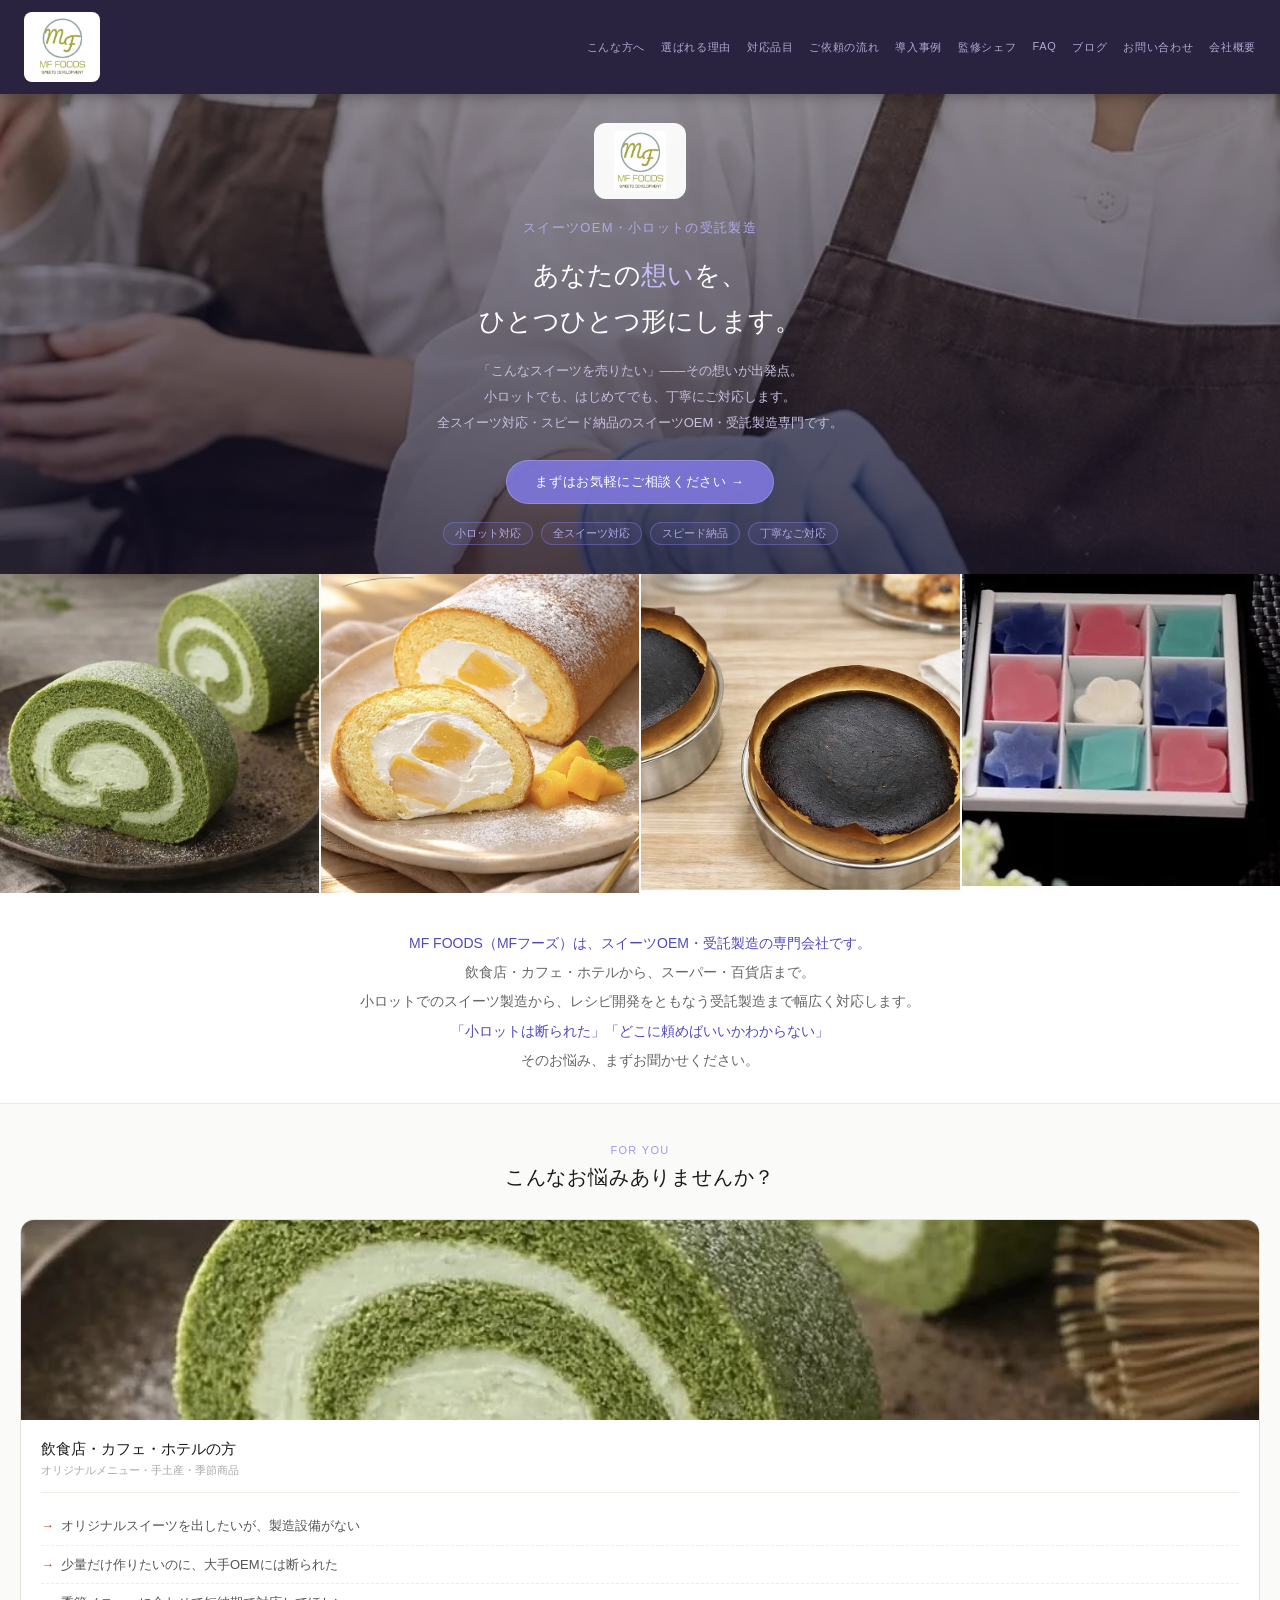
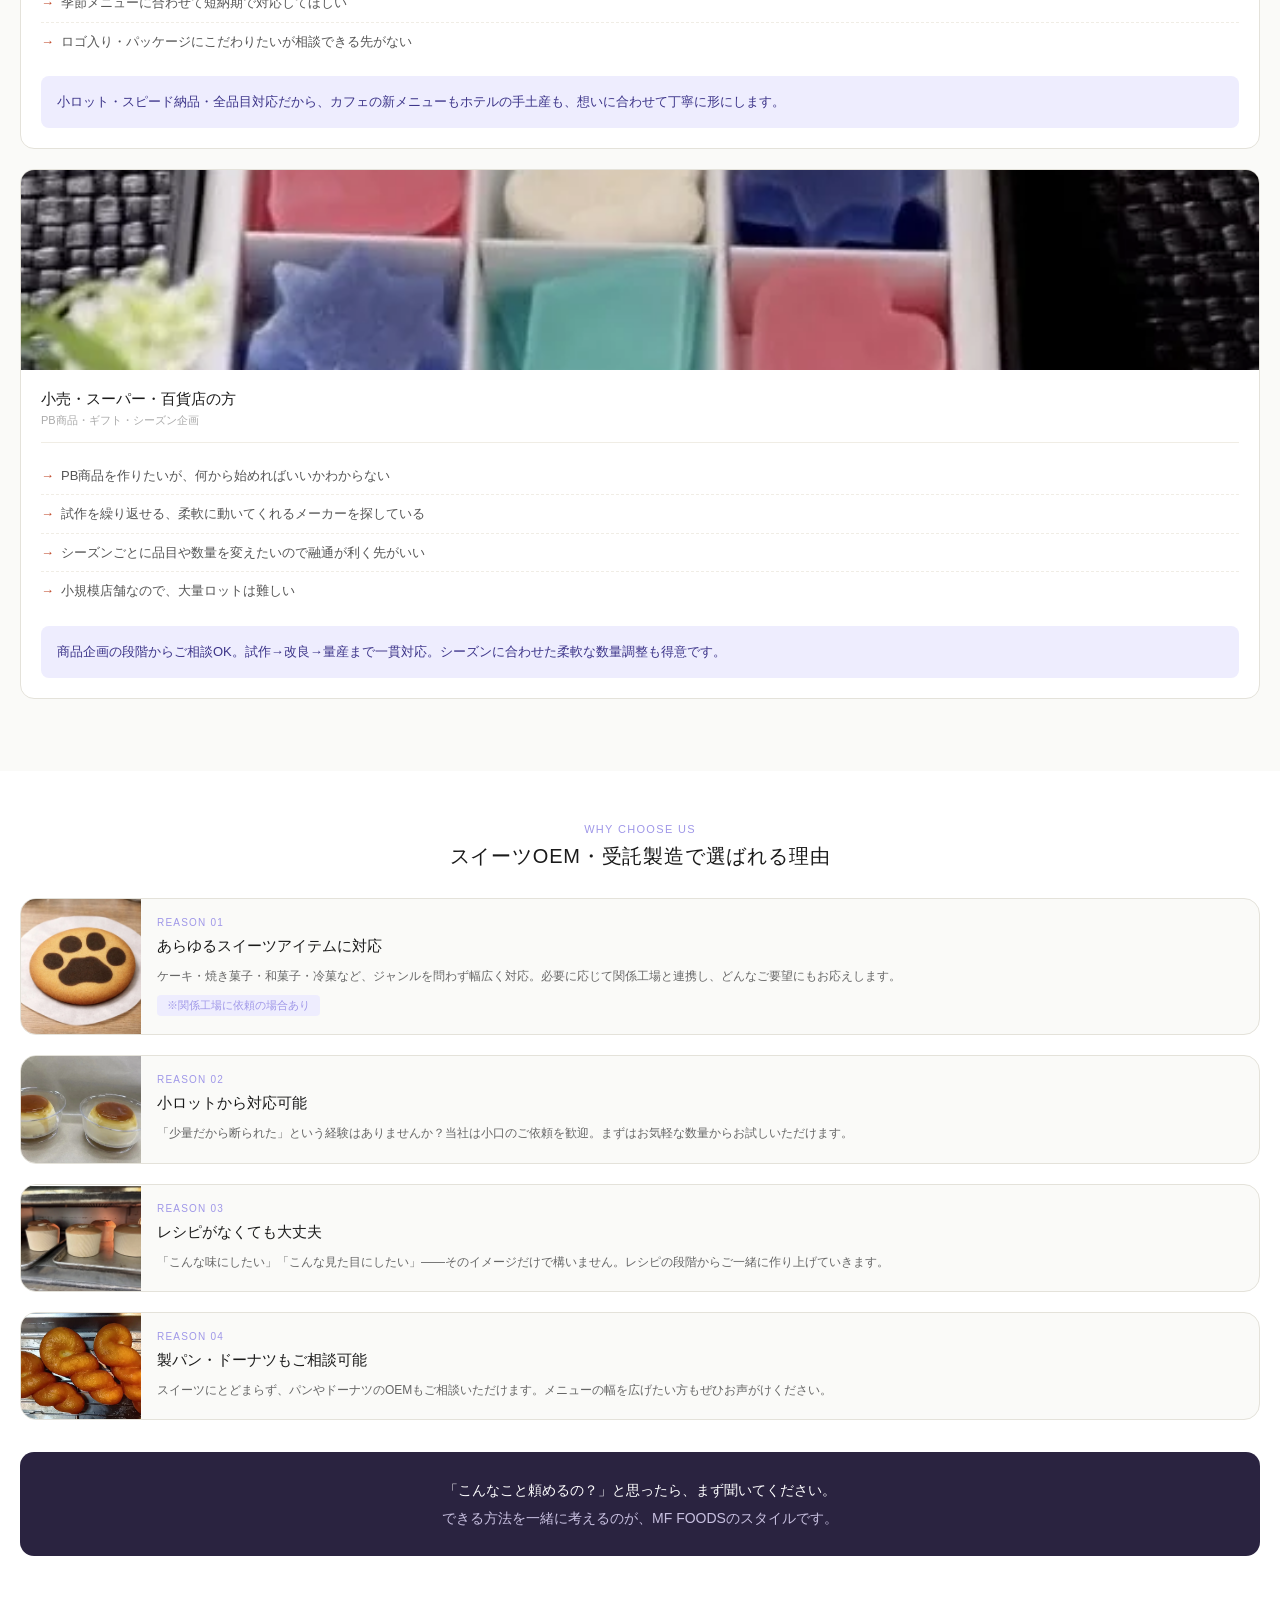
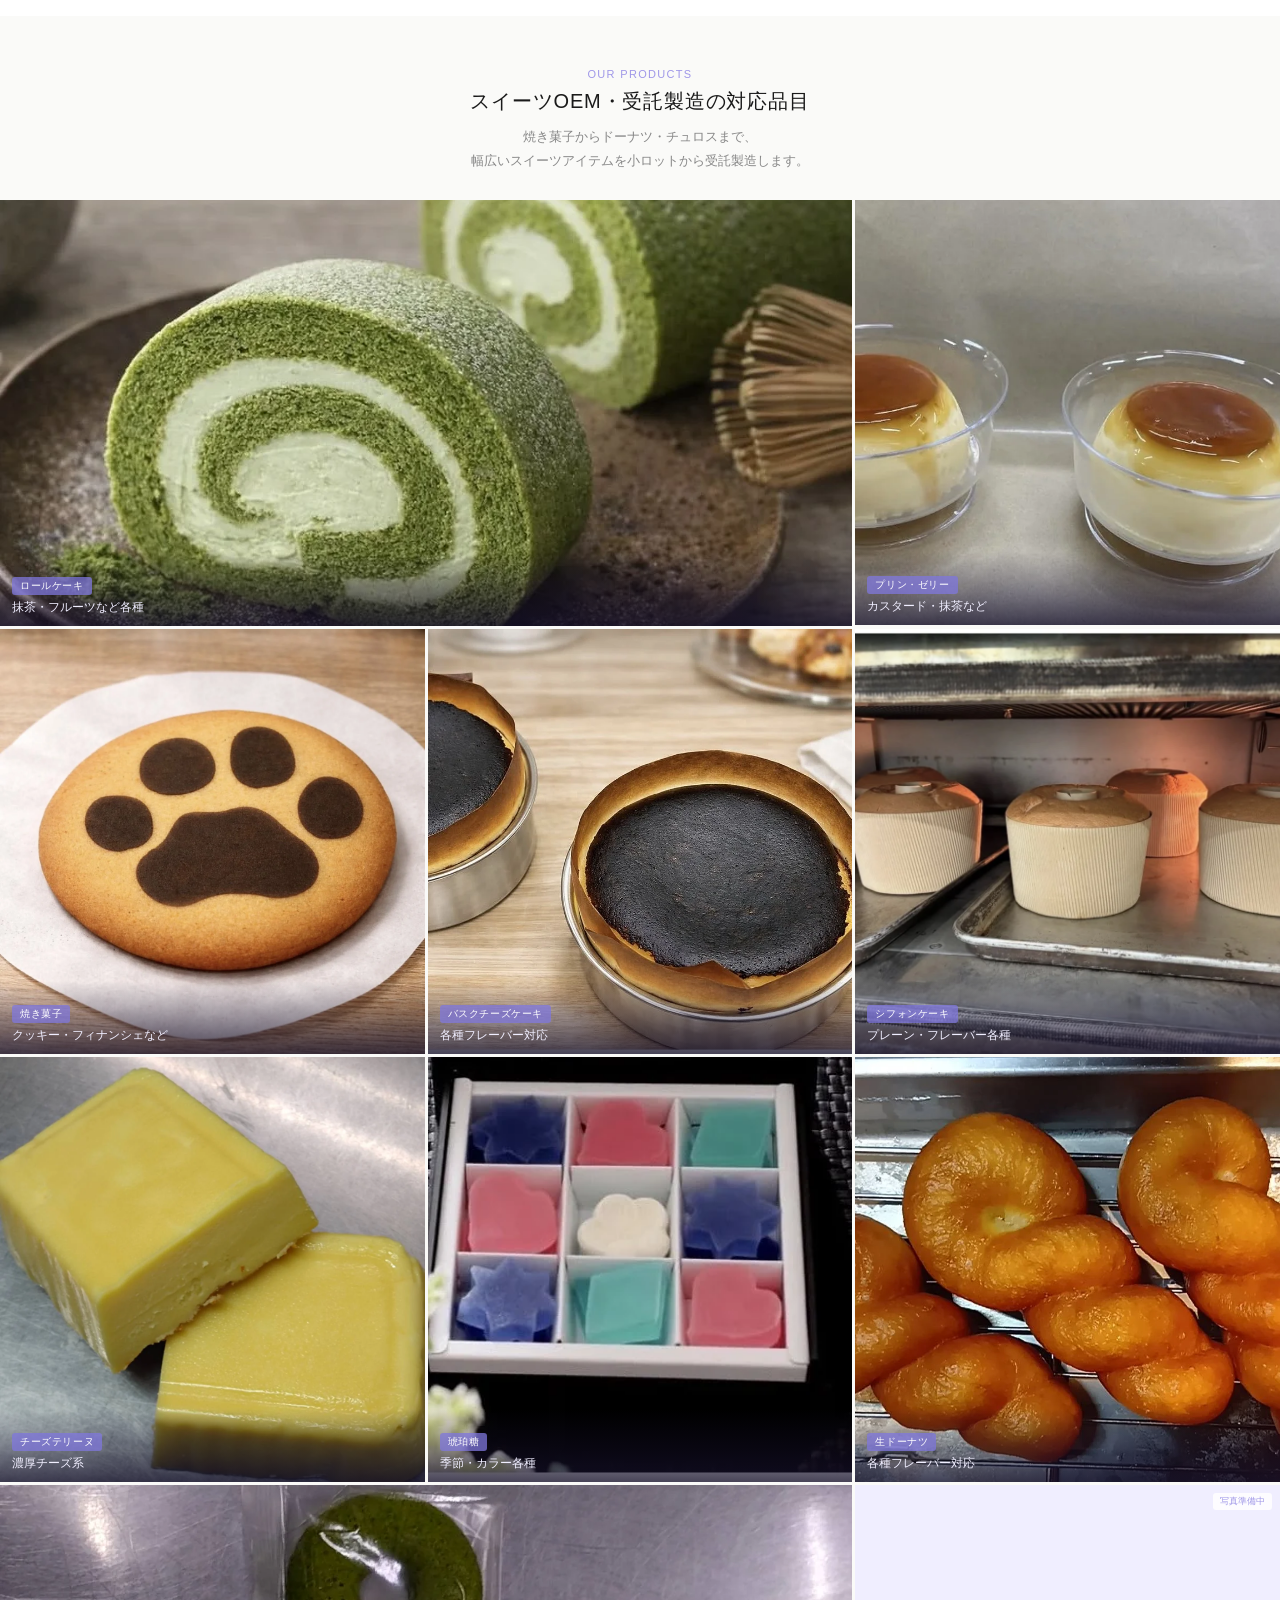
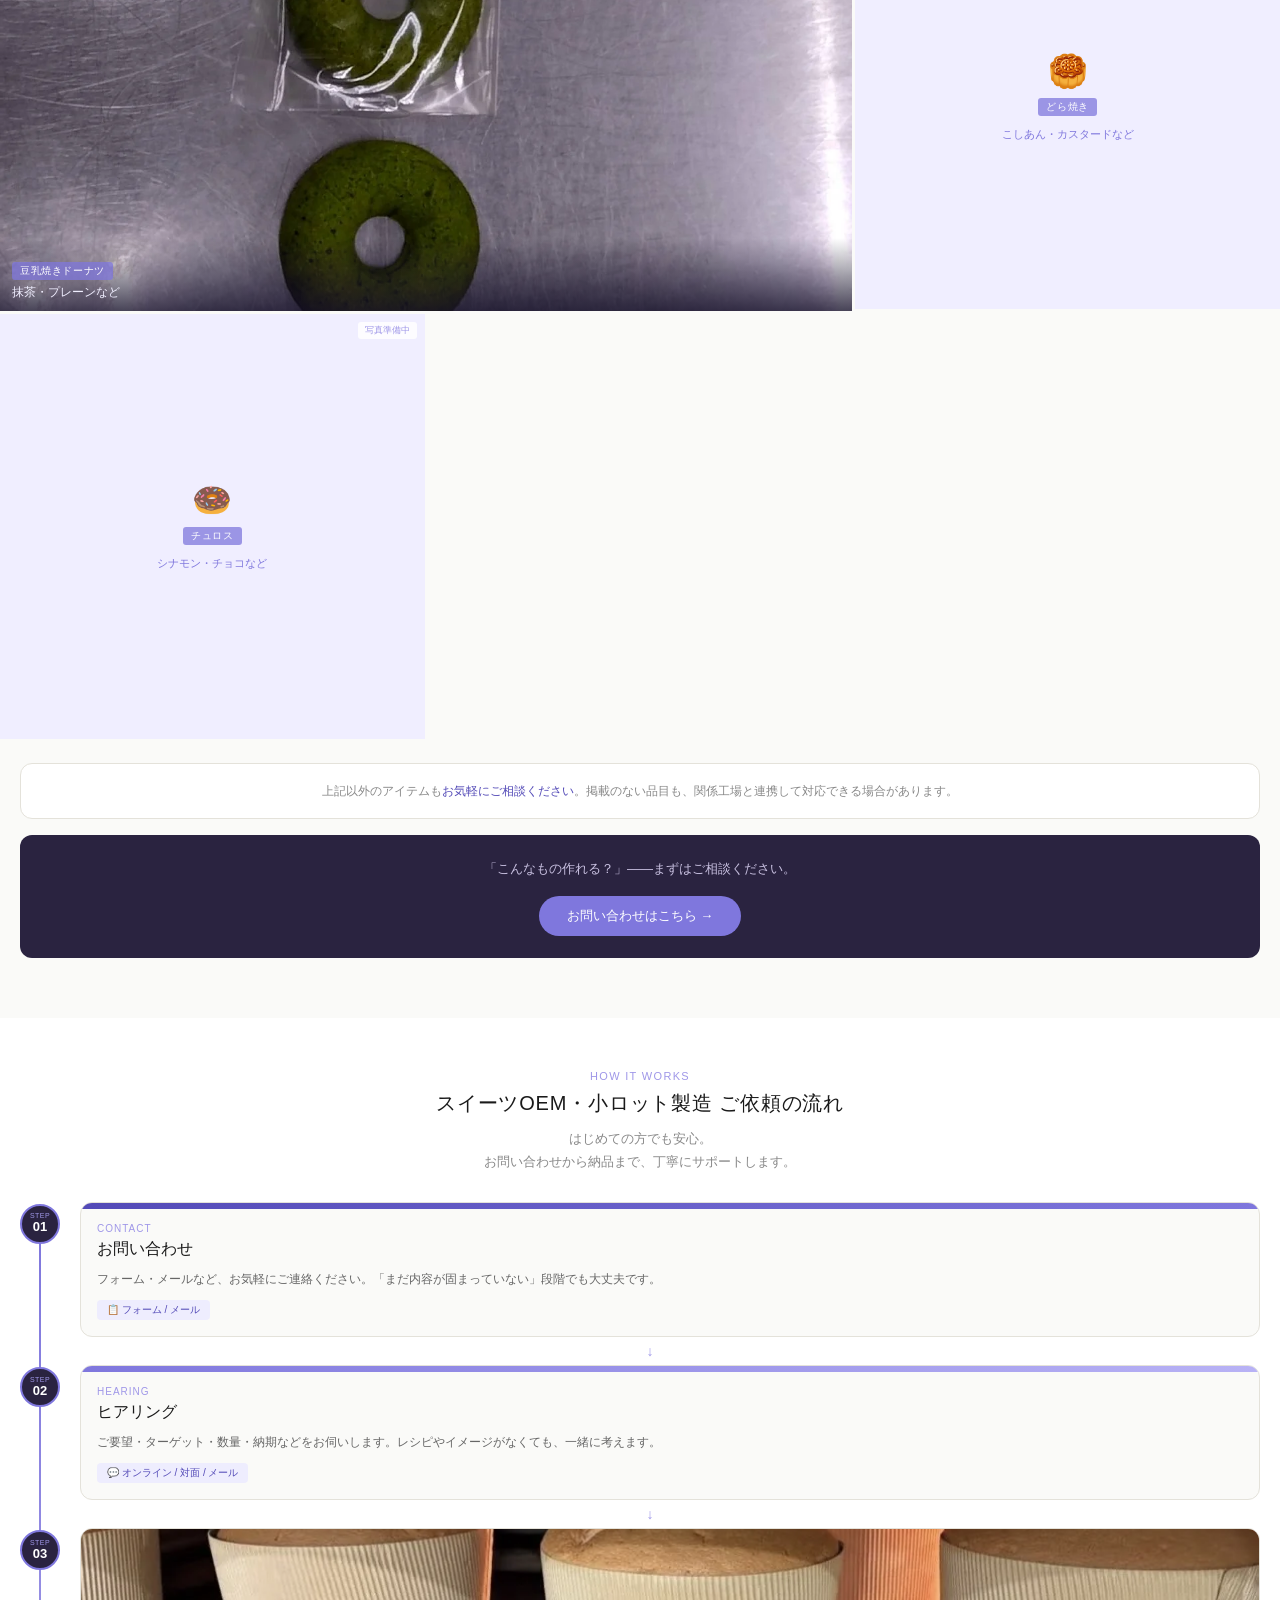
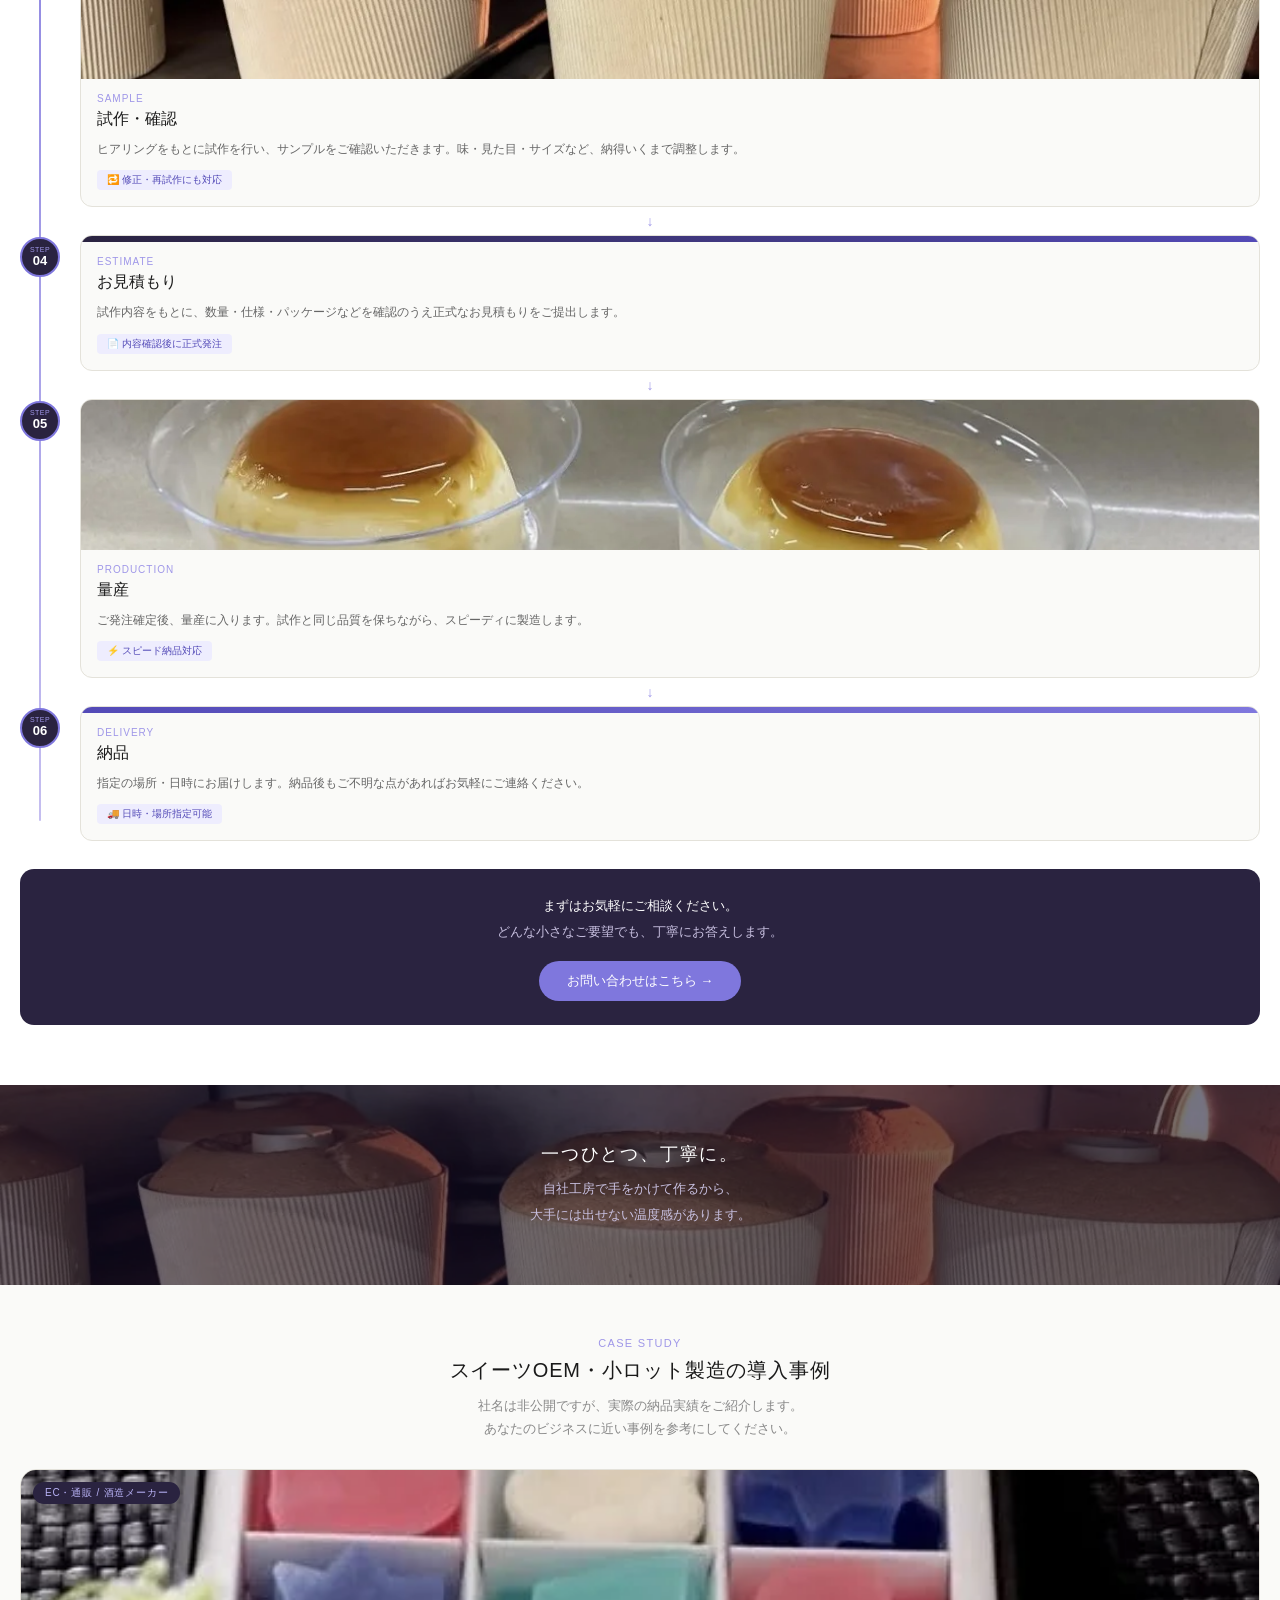
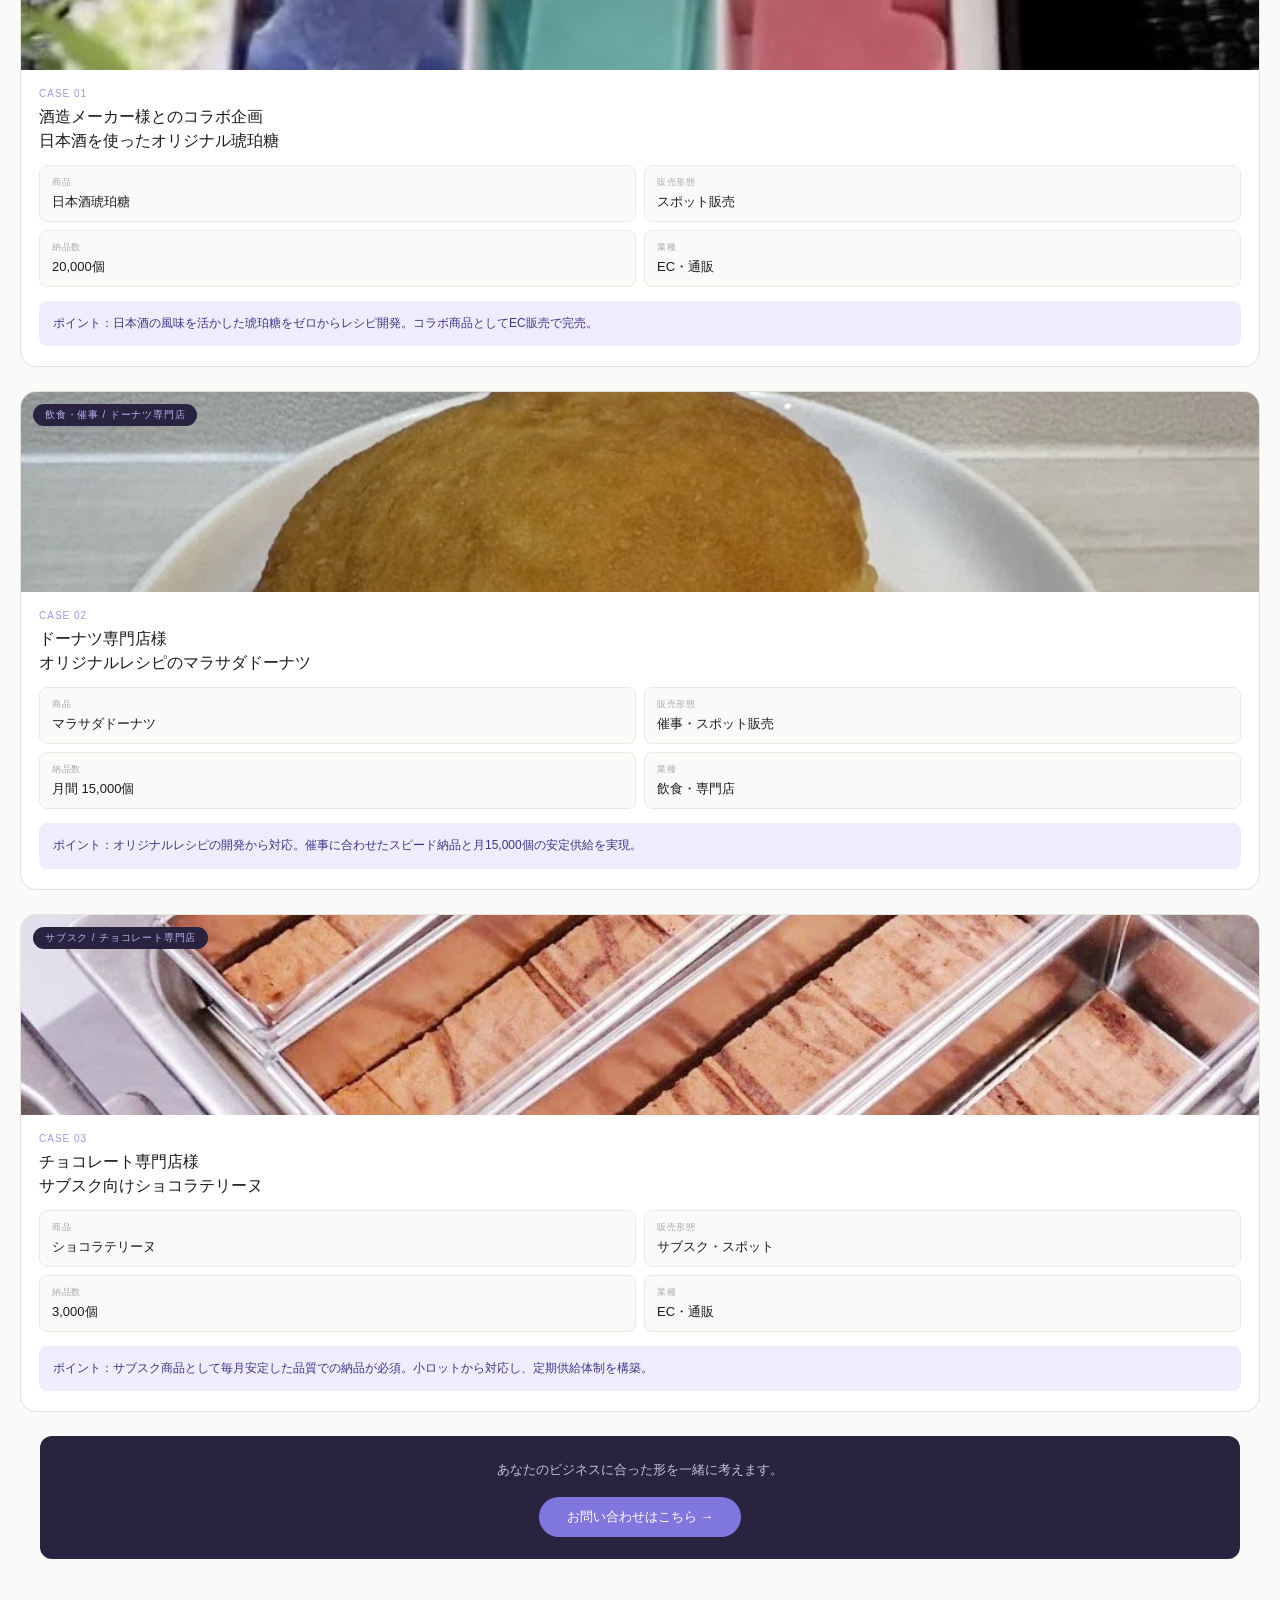
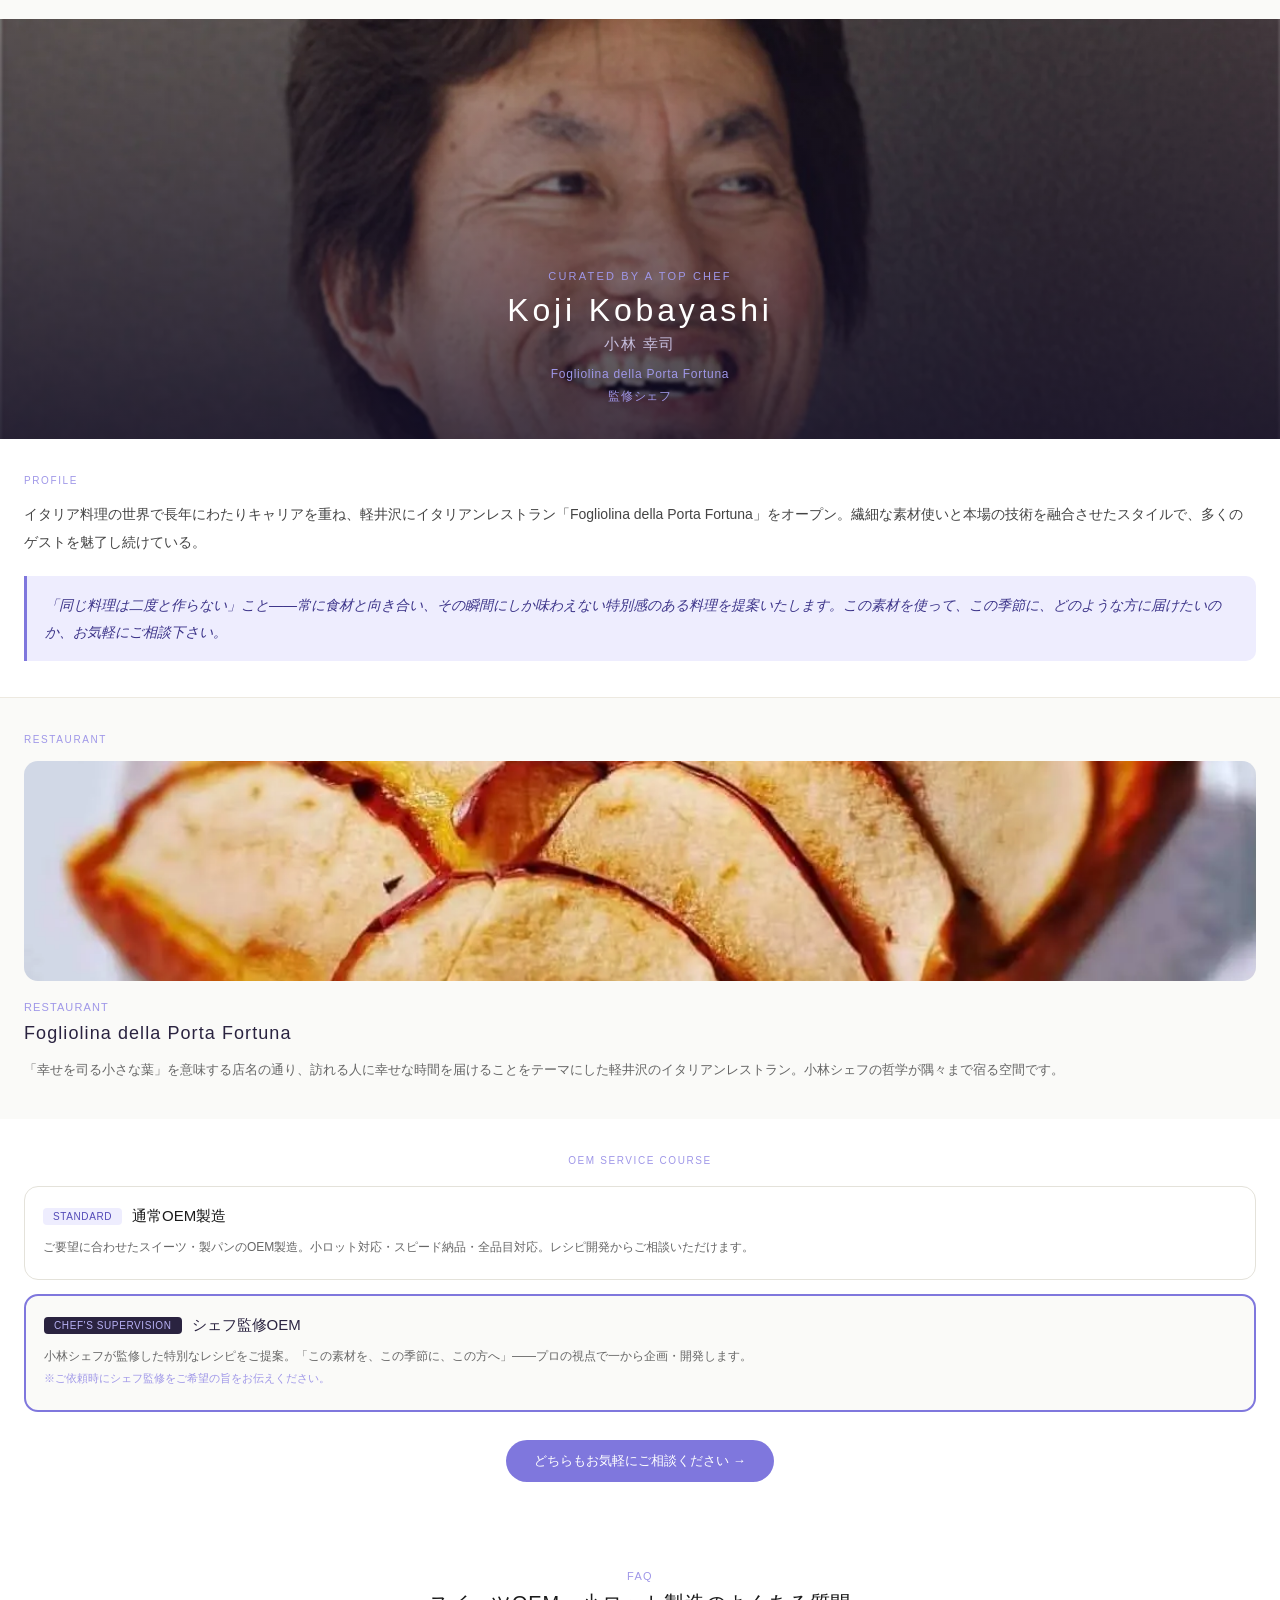
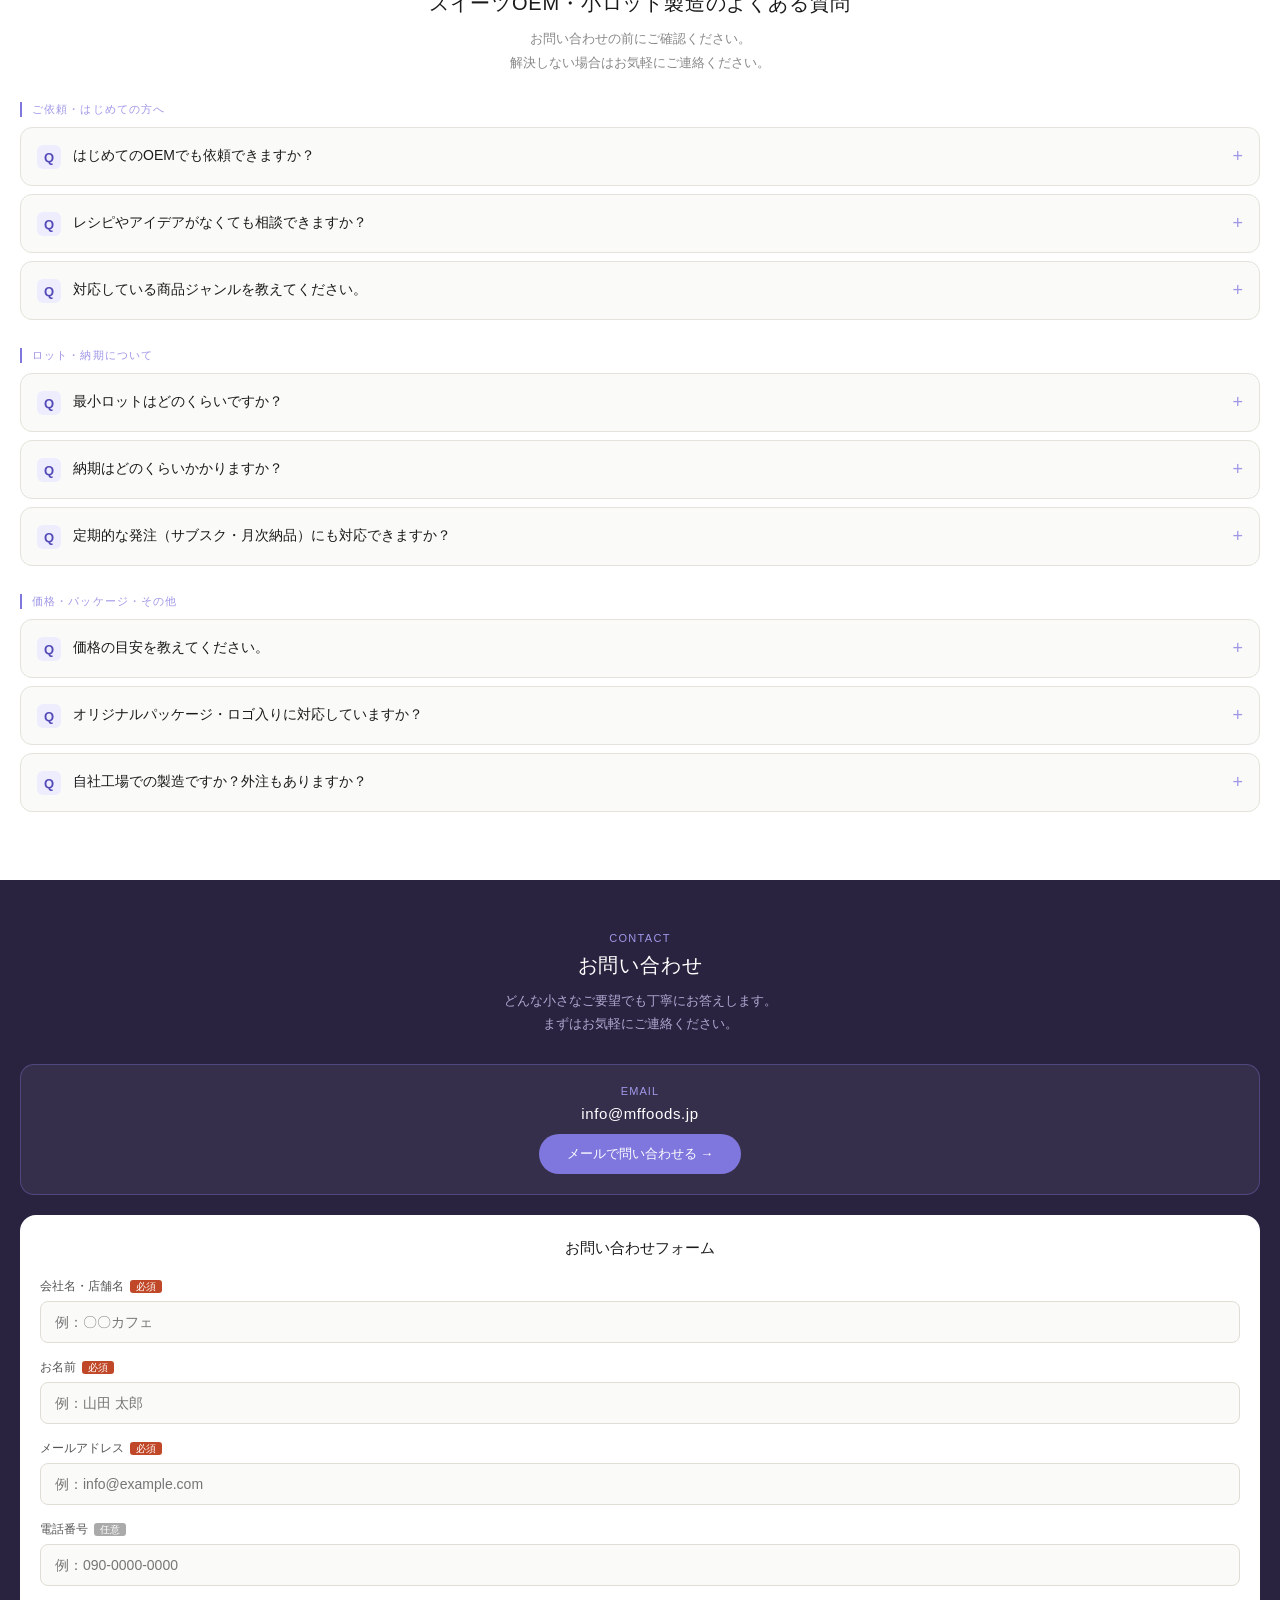
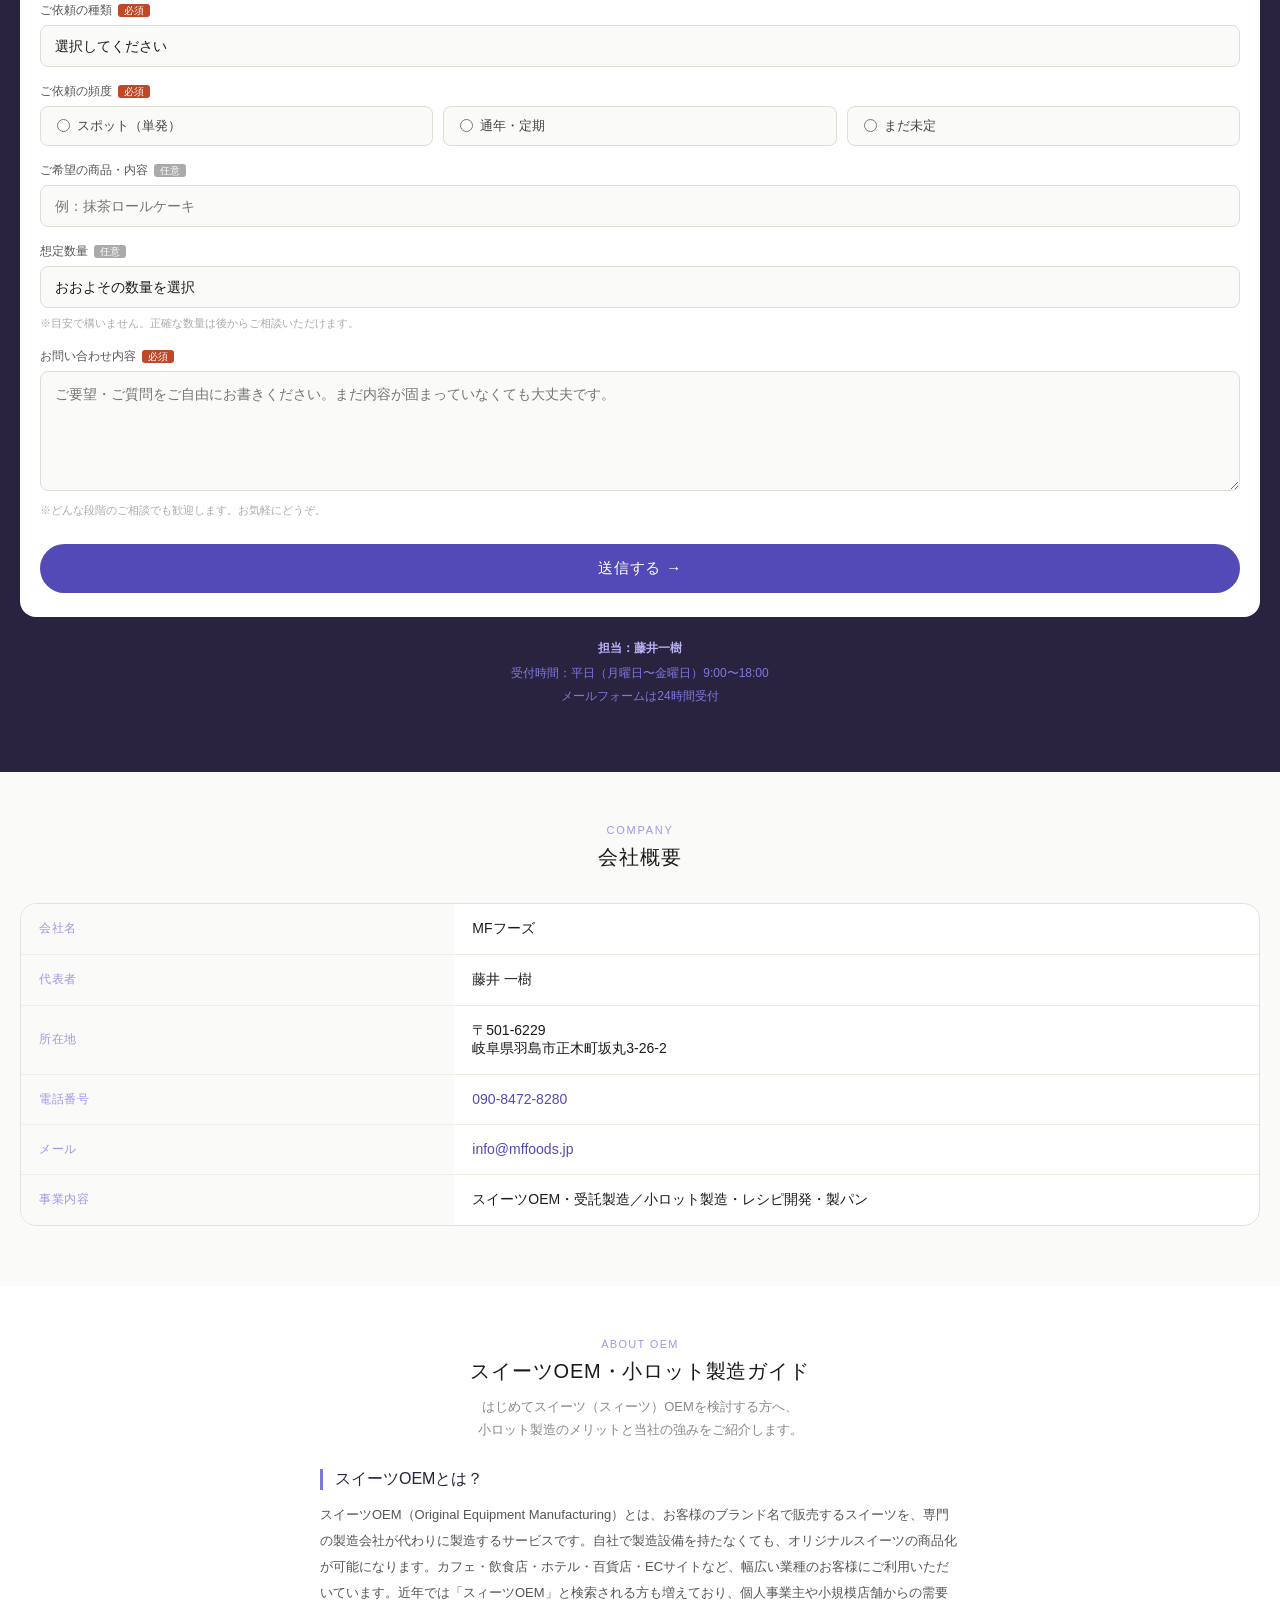
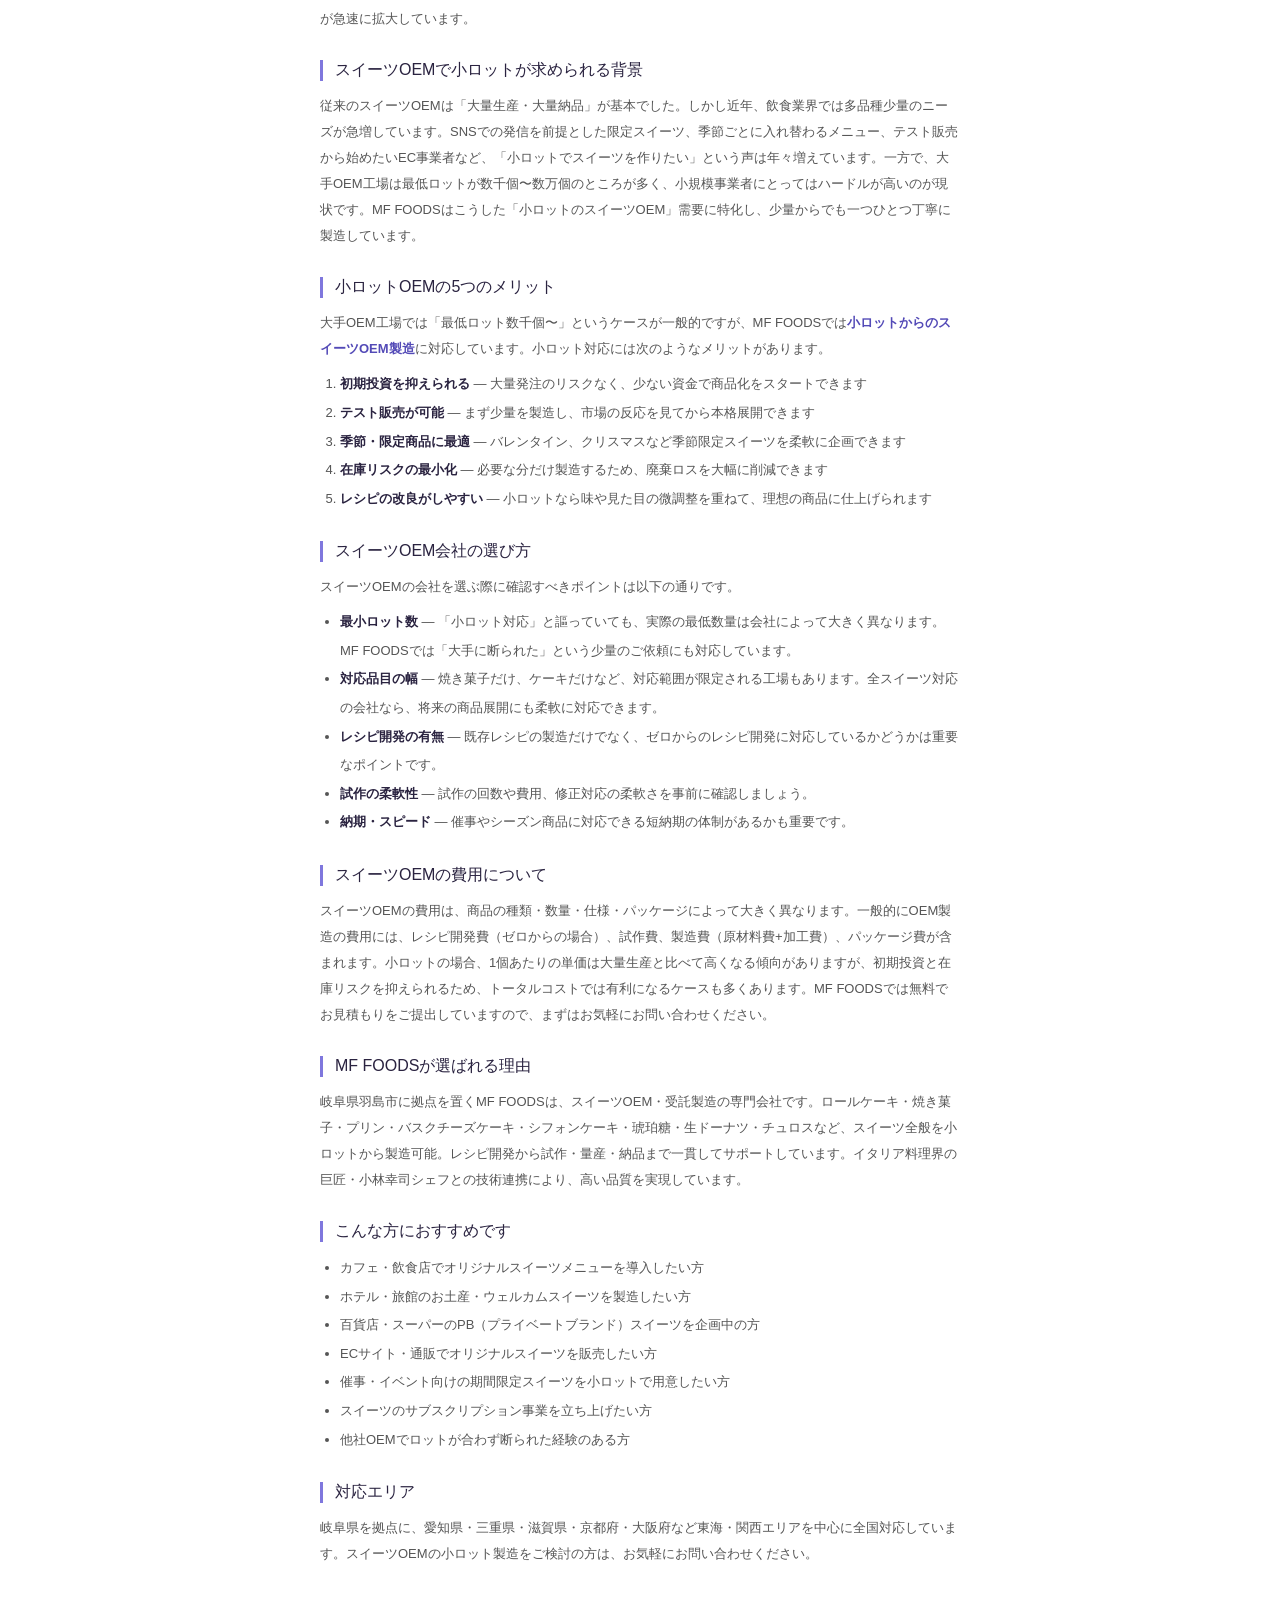
==== index.html @ 6836a4c2 "フッターに訳あり品販売「Let」出品ページへの関連リンクを追加" ====
﻿<!DOCTYPE html>
<html lang="ja">
<head>
<meta charset="UTF-8">
<meta name="viewport" content="width=device-width, initial-scale=1">
<!-- Google Analytics 4 -->
<script async src="https://www.googletagmanager.com/gtag/js?id=G-D1Z7CCTZ1D"></script>
<script>
  window.dataLayer = window.dataLayer || [];
  function gtag(){dataLayer.push(arguments);}
  gtag('js', new Date());
  gtag('config', 'G-D1Z7CCTZ1D');
</script>
<title>スイーツOEM・受託製造｜小ロット対応のMF FOODS（岐阜・MFフーズ）</title>
<meta name="description" content="スイーツOEM・受託製造の専門会社MF FOODS（MFフーズ）。小ロットから、ロールケーキ・焼き菓子・プリン・ドーナツなど全スイーツを製造。飲食店・カフェ・ホテル・百貨店向けにレシピ開発からスピード納品まで対応。岐阜県羽島市。まずはお気軽にご相談ください。">
<meta name="keywords" content="スイーツOEM,スィーツOEM,スイーツ受託製造,スイーツOEM小ロット,スィーツOEM小ロット,スイーツOEM専門,スイーツ製造委託,ロールケーキOEM,焼き菓子OEM,ドーナツOEM,プリンOEM,小ロットOEM,OEM製造,受託製造,小ロット製造,岐阜,羽島市,MFフーズ,MF FOODS">
<meta name="author" content="MF FOODS（MFフーズ）">
<meta name="robots" content="index, follow, max-image-preview:large">
<link rel="canonical" href="https://mffoods.jp/">
<!-- ローカルSEO（地域）-->
<meta name="geo.region" content="JP-21">
<meta name="geo.placename" content="岐阜県羽島市">
<meta name="geo.position" content="35.3196;136.7034">
<meta name="ICBM" content="35.3196, 136.7034">
<!-- OGP / SNS -->
<meta property="og:title" content="スイーツOEM・受託製造｜小ロット対応のMF FOODS（岐阜）">
<meta property="og:description" content="スイーツOEM・受託製造の専門会社。小ロット対応で全スイーツを製造。レシピ開発からスピード納品まで。飲食店・カフェ・ホテル・百貨店向け。">
<meta property="og:url" content="https://mffoods.jp/">
<meta property="og:type" content="website">
<meta property="og:site_name" content="MF FOODS（MFフーズ）">
<meta property="og:locale" content="ja_JP">
<meta property="og:image" content="https://mffoods.jp/ogp.jpg">
<meta name="twitter:card" content="summary_large_image">
<meta name="twitter:title" content="スイーツOEM・受託製造｜小ロット対応のMF FOODS（岐阜）">
<meta name="twitter:description" content="スイーツOEM・受託製造の専門会社。小ロット対応で全スイーツを製造。レシピ開発からスピード納品まで。">
<meta name="twitter:image" content="https://mffoods.jp/ogp.jpg">
<!-- favicon -->
<link rel="icon" href="favicon.svg" type="image/svg+xml">
<link rel="icon" href="ogp.jpg" type="image/jpeg" sizes="any">
<!-- パフォーマンス最適化 -->
<link rel="preload" as="image" href="images/fv-hero.webp">
<!-- ═══════ 構造化データ（schema.org / JSON-LD）═══════ -->
<script type="application/ld+json">
{
  "@context": "https://schema.org",
  "@graph": [
    {
      "@type": ["Organization", "LocalBusiness"],
      "@id": "https://mffoods.jp/#business",
      "name": "MF FOODS（MFフーズ）",
      "alternateName": "MFフーズ",
      "url": "https://mffoods.jp/",
      "email": "info@mffoods.jp",
      "telephone": "+81-90-8472-8280",
      "image": "https://mffoods.jp/ogp.jpg",
      "description": "スイーツOEM・受託製造の専門会社。小ロットから全スイーツの製造に対応し、レシピ開発からスピード納品まで一貫してサポートします。岐阜県羽島市。",
      "slogan": "あなたの想いを、ひとつひとつ形にします。",
      "address": {
        "@type": "PostalAddress",
        "postalCode": "501-6229",
        "addressRegion": "岐阜県",
        "addressLocality": "羽島市",
        "streetAddress": "正木町坂丸3-26-2",
        "addressCountry": "JP"
      },
      "geo": {
        "@type": "GeoCoordinates",
        "latitude": 35.3196,
        "longitude": 136.7034
      },
      "founder": { "@type": "Person", "name": "藤井 一樹" },
      "openingHoursSpecification": [{
        "@type": "OpeningHoursSpecification",
        "dayOfWeek": ["Monday", "Tuesday", "Wednesday", "Thursday", "Friday"],
        "opens": "09:00",
        "closes": "18:00"
      }],
      "areaServed": { "@type": "Country", "name": "日本" },
      "knowsAbout": ["スイーツOEM", "受託製造", "小ロット製造", "レシピ開発", "製パン", "焼き菓子", "ドーナツ"],
      "makesOffer": {
        "@type": "OfferCatalog",
        "name": "スイーツOEM・受託製造の対応品目",
        "itemListElement": [
          { "@type": "Offer", "itemOffered": { "@type": "Service", "name": "ロールケーキのOEM・受託製造" } },
          { "@type": "Offer", "itemOffered": { "@type": "Service", "name": "焼き菓子のOEM・受託製造" } },
          { "@type": "Offer", "itemOffered": { "@type": "Service", "name": "プリン・ゼリーのOEM・受託製造" } },
          { "@type": "Offer", "itemOffered": { "@type": "Service", "name": "シフォンケーキのOEM・受託製造" } },
          { "@type": "Offer", "itemOffered": { "@type": "Service", "name": "バスクチーズケーキのOEM・受託製造" } },
          { "@type": "Offer", "itemOffered": { "@type": "Service", "name": "チーズテリーヌのOEM・受託製造" } },
          { "@type": "Offer", "itemOffered": { "@type": "Service", "name": "琥珀糖のOEM・受託製造" } },
          { "@type": "Offer", "itemOffered": { "@type": "Service", "name": "どら焼きのOEM・受託製造" } },
          { "@type": "Offer", "itemOffered": { "@type": "Service", "name": "生ドーナツのOEM・受託製造" } },
          { "@type": "Offer", "itemOffered": { "@type": "Service", "name": "豆乳焼きドーナツのOEM・受託製造" } },
          { "@type": "Offer", "itemOffered": { "@type": "Service", "name": "チュロスのOEM・受託製造" } }
        ]
      }
    },
    {
      "@type": "WebSite",
      "@id": "https://mffoods.jp/#website",
      "url": "https://mffoods.jp/",
      "name": "MF FOODS（MFフーズ）｜スイーツOEM・受託製造",
      "publisher": { "@id": "https://mffoods.jp/#business" },
      "inLanguage": "ja"
    },
    {
      "@type": "FAQPage",
      "@id": "https://mffoods.jp/#faq",
      "mainEntity": [
        { "@type": "Question", "name": "はじめてのOEMでも依頼できますか？", "acceptedAnswer": { "@type": "Answer", "text": "はい、もちろんです。はじめての方こそ大歓迎です。「何から始めればいいかわからない」という段階からご相談いただけます。ヒアリングから丁寧にサポートします。" } },
        { "@type": "Question", "name": "レシピやアイデアがなくても相談できますか？", "acceptedAnswer": { "@type": "Answer", "text": "できます。「こんな商品を売りたい」というイメージだけで構いません。レシピの開発からご一緒に進めることが可能です。" } },
        { "@type": "Question", "name": "対応している商品ジャンルを教えてください。", "acceptedAnswer": { "@type": "Answer", "text": "スイーツ全般（ロールケーキ・焼き菓子・プリン・ゼリー・シフォンケーキ・バスクチーズケーキ・チーズテリーヌ・琥珀糖・どら焼きなど）に加え、生ドーナツ・豆乳焼きドーナツ・チュロスなど製パン系もご相談いただけます。" } },
        { "@type": "Question", "name": "最小ロットはどのくらいですか？", "acceptedAnswer": { "@type": "Answer", "text": "商品によって異なりますが、少量からご相談いただけます。「大手に断られた」という数量でもお気軽にお問い合わせください。" } },
        { "@type": "Question", "name": "納期はどのくらいかかりますか？", "acceptedAnswer": { "@type": "Answer", "text": "商品や数量によって異なりますが、試作から量産まで含めると通常2〜4週間程度を目安にしています。急ぎのご依頼も可能な限り対応しますので、まずはご相談ください。" } },
        { "@type": "Question", "name": "定期的な発注（サブスク・月次納品）にも対応できますか？", "acceptedAnswer": { "@type": "Answer", "text": "はい、対応可能です。毎月一定数量を納品するサブスク型や、シーズンごとの定期発注にも柔軟に対応しています。安定した供給体制を一緒に構築していきます。" } },
        { "@type": "Question", "name": "価格の目安を教えてください。", "acceptedAnswer": { "@type": "Answer", "text": "商品の種類・数量・仕様によって異なります。まず無料でお見積もりをご提出しますので、お気軽にお問い合わせください。" } },
        { "@type": "Question", "name": "オリジナルパッケージ・ロゴ入りに対応していますか？", "acceptedAnswer": { "@type": "Answer", "text": "はい、対応可能です。ロゴ入りシールやオリジナルパッケージのご要望もお受けしています。" } },
        { "@type": "Question", "name": "自社工場での製造ですか？外注もありますか？", "acceptedAnswer": { "@type": "Answer", "text": "基本的には自社にて製造しておりますが、品目や数量によっては提携工場と連携して対応する場合があります。その場合も品質管理はMF FOODSが責任を持って行います。" } }
      ]
    },
    {
      "@type": "BreadcrumbList",
      "itemListElement": [
        {
          "@type": "ListItem",
          "position": 1,
          "name": "ホーム",
          "item": "https://mffoods.jp/"
        }
      ]
    },
    {
      "@type": "Service",
      "@id": "https://mffoods.jp/#service",
      "name": "スイーツOEM・小ロット受託製造",
      "description": "小ロットからのスイーツOEM・受託製造サービス。ロールケーキ・焼き菓子・プリン・ドーナツなど全スイーツ対応。レシピ開発から試作・量産・納品まで一貫サポート。",
      "provider": { "@id": "https://mffoods.jp/#business" },
      "serviceType": "スイーツOEM製造",
      "areaServed": {
        "@type": "Country",
        "name": "日本"
      },
      "hasOfferCatalog": {
        "@type": "OfferCatalog",
        "name": "小ロット対応スイーツOEM製造",
        "itemListElement": [
          { "@type": "Offer", "itemOffered": { "@type": "Service", "name": "小ロットスイーツOEM製造" } },
          { "@type": "Offer", "itemOffered": { "@type": "Service", "name": "オリジナルレシピ開発" } },
          { "@type": "Offer", "itemOffered": { "@type": "Service", "name": "試作・サンプル製造" } }
        ]
      }
    },
    {
      "@type": "HowTo",
      "@id": "https://mffoods.jp/#howto",
      "name": "スイーツOEM・小ロット製造のご依頼方法",
      "description": "スイーツOEMの小ロット製造をMF FOODSにご依頼いただく流れです。お問い合わせから納品まで丁寧にサポートします。",
      "totalTime": "P28D",
      "step": [
        { "@type": "HowToStep", "position": 1, "name": "お問い合わせ", "text": "フォーム・メールでお気軽にご連絡ください。内容が固まっていない段階でも大丈夫です。" },
        { "@type": "HowToStep", "position": 2, "name": "ヒアリング", "text": "ご要望・ターゲット・数量・納期などをお伺いします。レシピやイメージがなくても一緒に考えます。" },
        { "@type": "HowToStep", "position": 3, "name": "試作・確認", "text": "ヒアリングをもとに試作を行い、サンプルをご確認いただきます。納得いくまで調整します。" },
        { "@type": "HowToStep", "position": 4, "name": "お見積もり", "text": "試作内容をもとに数量・仕様・パッケージを確認し、正式なお見積もりをご提出します。" },
        { "@type": "HowToStep", "position": 5, "name": "量産・納品", "text": "ご発注確定後に量産に入り、試作と同じ品質を保ちながらスピーディに製造・納品します。" }
      ]
    }
  ]
}
</script>
<link rel="stylesheet" href="style.css">
</head>
<body>

<!-- ヘッダー -->
<header class="header">
  <div class="header-logo-wrap" style="background:#fff;border-radius:8px;padding:5px 12px;display:inline-flex;align-items:center;">
    <img style="height:60px;width:auto;display:block;" src="images/logo-header.webp" alt="MF FOODS">
  </div>
  <nav class="header-nav">
    <a href="#target">こんな方へ</a>
    <a href="#reasons">選ばれる理由</a>
    <a href="#items">対応品目</a>
    <a href="#flow">ご依頼の流れ</a>
    <a href="#cases">導入事例</a>
    <a href="#chef">監修シェフ</a><a href="#faq">FAQ</a>
    <a href="blog/index.html">ブログ</a>
    <a href="#contact">お問い合わせ</a>
    <a href="#company">会社概要</a>
  </nav>
</header>

<!-- ① ファーストビュー -->
<section class="fv">
  <img class="fv-img" src="images/fv-hero.webp" alt="スイーツOEM・小ロット受託製造のMF FOODS（MFフーズ）岐阜県の製造工房" width="1200" height="480">
  <div class="fv-overlay">
    <div class="fv-logo-wrap"><img class="fv-logo" src="images/logo-header.webp" alt="MF FOODS"></div>
    <h1 class="fv-main"><span class="fv-kw">スイーツOEM・小ロットの受託製造</span>あなたの<em>想い</em>を、<br>ひとつひとつ形にします。</h1>
    <p class="fv-sub">「こんなスイーツを売りたい」——その想いが出発点。<br>小ロットでも、はじめてでも、丁寧にご対応します。<br>全スイーツ対応・スピード納品のスイーツOEM・受託製造専門です。</p>
    <a href="#contact" class="fv-cta">まずはお気軽にご相談ください →</a>
    <div class="fv-badges">
      <span class="badge">小ロット対応</span>
      <span class="badge">全スイーツ対応</span>
      <span class="badge">スピード納品</span>
      <span class="badge">丁寧なご対応</span>
    </div>
  </div>
</section>

<!-- ギャラリー -->
<div class="gallery">
  <div class="gallery-item"><img loading="lazy" decoding="async" src="images/gallery-matcha-roll.webp" alt="抹茶ロールケーキ スイーツOEM小ロット製造" width="300" height="300"></div>
  <div class="gallery-item"><img loading="lazy" decoding="async" src="images/gallery-mango-roll.webp" alt="マンゴーロールケーキ スイーツOEM製造" width="300" height="300"></div>
  <div class="gallery-item"><img loading="lazy" decoding="async" src="images/gallery-basque-cheese.webp" alt="バスクチーズケーキ OEM小ロット対応" width="300" height="300"></div>
  <div class="gallery-item"><img loading="lazy" decoding="async" src="images/gallery-wagashi.webp" alt="和菓子アソート スイーツOEM小ロット対応" width="300" height="300"></div>
</div>

<!-- ② こんな方へ -->
<div class="bridge">
  <p class="bridge-lead"><strong>MF FOODS（MFフーズ）は、スイーツOEM・受託製造の専門会社です。</strong><br>飲食店・カフェ・ホテルから、スーパー・百貨店まで。<br>小ロットでのスイーツ製造から、レシピ開発をともなう受託製造まで幅広く対応します。<br><strong>「小ロットは断られた」「どこに頼めばいいかわからない」</strong><br>そのお悩み、まずお聞かせください。</p>
</div>
<section class="target-section" id="target">
  <div class="section-heading"><span>FOR YOU</span><h2>こんなお悩みありませんか？</h2></div>
  <div class="target-card">
    <div class="target-card-img"><img loading="lazy" decoding="async" src="images/gallery-matcha-roll.webp" alt="カフェ・飲食店向けスイーツOEM 小ロット対応"></div>
    <div class="target-card-body">
      <div class="target-card-title">飲食店・カフェ・ホテルの方</div>
      <div class="target-card-sub">オリジナルメニュー・手土産・季節商品</div>
      <ul class="pain-list">
        <li>オリジナルスイーツを出したいが、製造設備がない</li>
        <li>少量だけ作りたいのに、大手OEMには断られた</li>
        <li>季節メニューに合わせて短納期で対応してほしい</li>
        <li>ロゴ入り・パッケージにこだわりたいが相談できる先がない</li>
      </ul>
      <div class="appeal-box">小ロット・スピード納品・全品目対応だから、<strong>カフェの新メニューもホテルの手土産も</strong>、想いに合わせて丁寧に形にします。</div>
    </div>
  </div>
  <div class="target-card">
    <div class="target-card-img"><img loading="lazy" decoding="async" src="images/gallery-wagashi.webp" alt="小売・百貨店向けスイーツOEM 小ロット対応"></div>
    <div class="target-card-body">
      <div class="target-card-title">小売・スーパー・百貨店の方</div>
      <div class="target-card-sub">PB商品・ギフト・シーズン企画</div>
      <ul class="pain-list">
        <li>PB商品を作りたいが、何から始めればいいかわからない</li>
        <li>試作を繰り返せる、柔軟に動いてくれるメーカーを探している</li>
        <li>シーズンごとに品目や数量を変えたいので融通が利く先がいい</li>
        <li>小規模店舗なので、大量ロットは難しい</li>
      </ul>
      <div class="appeal-box">商品企画の段階からご相談OK。<strong>試作→改良→量産</strong>まで一貫対応。シーズンに合わせた柔軟な数量調整も得意です。</div>
    </div>
  </div>
</section>

<!-- ③ 選ばれる理由 -->
<section class="reasons-section" id="reasons">
  <div class="section-heading"><span>WHY CHOOSE US</span><h2>スイーツOEM・受託製造で選ばれる理由</h2></div>
  <div class="reason-card"><div class="reason-inner"><div class="reason-img"><img loading="lazy" decoding="async" src="images/reason-lineup.webp" alt="品目対応"></div><div class="reason-body"><div class="reason-num">REASON 01</div><div class="reason-title">あらゆるスイーツアイテムに対応</div><div class="reason-desc">ケーキ・焼き菓子・和菓子・冷菓など、ジャンルを問わず幅広く対応。必要に応じて関係工場と連携し、どんなご要望にもお応えします。</div><span class="reason-note">※関係工場に依頼の場合あり</span></div></div></div>
  <div class="reason-card"><div class="reason-inner"><div class="reason-img"><img loading="lazy" decoding="async" src="images/reason-small-lot.webp" alt="スイーツOEM 小ロットから対応可能"></div><div class="reason-body"><div class="reason-num">REASON 02</div><div class="reason-title">小ロットから対応可能</div><div class="reason-desc">「少量だから断られた」という経験はありませんか？当社は小口のご依頼を歓迎。まずはお気軽な数量からお試しいただけます。</div></div></div></div>
  <div class="reason-card"><div class="reason-inner"><div class="reason-img"><img loading="lazy" decoding="async" src="images/reason-recipe.webp" alt="スイーツOEM レシピ開発から対応"></div><div class="reason-body"><div class="reason-num">REASON 03</div><div class="reason-title">レシピがなくても大丈夫</div><div class="reason-desc">「こんな味にしたい」「こんな見た目にしたい」——そのイメージだけで構いません。レシピの段階からご一緒に作り上げていきます。</div></div></div></div>
  <div class="reason-card"><div class="reason-inner"><div class="reason-img"><img loading="lazy" decoding="async" src="images/reason-bread-donut.webp" alt="パン・ドーナツ"></div><div class="reason-body"><div class="reason-num">REASON 04</div><div class="reason-title">製パン・ドーナツもご相談可能</div><div class="reason-desc">スイーツにとどまらず、パンやドーナツのOEMもご相談いただけます。メニューの幅を広げたい方もぜひお声がけください。</div></div></div></div>
  <div class="reasons-footer"><p><strong>「こんなこと頼めるの？」と思ったら、まず聞いてください。</strong><br>できる方法を一緒に考えるのが、MF FOODSのスタイルです。</p></div>
</section>

<!-- ④ 対応品目 -->
<section class="items-section" id="items">
  <div class="section-heading" style="padding:0 20px;"><span>OUR PRODUCTS</span><h2>スイーツOEM・受託製造の対応品目</h2><p>焼き菓子からドーナツ・チュロスまで、<br>幅広いスイーツアイテムを小ロットから受託製造します。</p></div>
  <div class="grid" style="margin-top:24px;">
    <div class="grid-item wide" style="grid-column:span 2;"><img loading="lazy" decoding="async" src="images/gallery-matcha-roll.webp" alt="ロールケーキ"><div class="grid-label"><span class="grid-label-tag">ロールケーキ</span><span class="grid-label-name">抹茶・フルーツなど各種</span></div></div>
    <div class="grid-item"><img loading="lazy" decoding="async" src="images/reason-small-lot.webp" alt="プリン・ゼリー"><div class="grid-label"><span class="grid-label-tag">プリン・ゼリー</span><span class="grid-label-name">カスタード・抹茶など</span></div></div>
    <div class="grid-item"><img loading="lazy" decoding="async" src="images/reason-lineup.webp" alt="焼き菓子"><div class="grid-label"><span class="grid-label-tag">焼き菓子</span><span class="grid-label-name">クッキー・フィナンシェなど</span></div></div>
    <div class="grid-item"><img loading="lazy" decoding="async" src="images/gallery-basque-cheese.webp" alt="バスクチーズケーキ"><div class="grid-label"><span class="grid-label-tag">バスクチーズケーキ</span><span class="grid-label-name">各種フレーバー対応</span></div></div>
    <div class="grid-item"><img loading="lazy" decoding="async" src="images/reason-recipe.webp" alt="シフォンケーキ"><div class="grid-label"><span class="grid-label-tag">シフォンケーキ</span><span class="grid-label-name">プレーン・フレーバー各種</span></div></div>
    <div class="grid-item"><img loading="lazy" decoding="async" src="images/item-cheese-terrine.webp" alt="チーズテリーヌ"><div class="grid-label"><span class="grid-label-tag">チーズテリーヌ</span><span class="grid-label-name">濃厚チーズ系</span></div></div>
    <div class="grid-item"><img loading="lazy" decoding="async" src="images/gallery-wagashi.webp" alt="琥珀糖"><div class="grid-label"><span class="grid-label-tag">琥珀糖</span><span class="grid-label-name">季節・カラー各種</span></div></div>
    <div class="grid-item"><img loading="lazy" decoding="async" src="images/reason-bread-donut.webp" alt="生ドーナツ"><div class="grid-label"><span class="grid-label-tag">生ドーナツ</span><span class="grid-label-name">各種フレーバー対応</span></div></div>
    <div class="grid-item wide" style="grid-column:span 2;"><img loading="lazy" decoding="async" src="images/item-tofu-donut.webp" alt="豆乳焼きドーナツ"><div class="grid-label"><span class="grid-label-tag">豆乳焼きドーナツ</span><span class="grid-label-name">抹茶・プレーンなど</span></div></div>
    <div class="grid-item ph"><div class="ph-inner"><div class="ph-icon">🥮</div><span class="grid-label-tag" style="position:static;margin-bottom:6px;">どら焼き</span><span class="ph-name">こしあん・カスタードなど</span></div><div class="ph-badge">写真準備中</div></div>
    <div class="grid-item ph"><div class="ph-inner"><div class="ph-icon">🍩</div><span class="grid-label-tag" style="position:static;margin-bottom:6px;">チュロス</span><span class="ph-name">シナモン・チョコなど</span></div><div class="ph-badge">写真準備中</div></div>
  </div>
  <div class="items-note">上記以外のアイテムも<strong>お気軽にご相談ください</strong>。掲載のない品目も、関係工場と連携して対応できる場合があります。</div>
  <div class="section-cta"><p>「こんなもの作れる？」——まずはご相談ください。</p><a href="#contact">お問い合わせはこちら →</a></div>
</section>

<!-- ⑤ ご依頼の流れ -->
<section class="flow-section" id="flow">
  <div class="section-heading"><span>HOW IT WORKS</span><h2>スイーツOEM・小ロット製造 ご依頼の流れ</h2><p>はじめての方でも安心。<br>お問い合わせから納品まで、丁寧にサポートします。</p></div>
  <div class="steps">
    <div class="step"><div class="step-badge"><div class="step-num"><span>STEP</span><strong>01</strong></div></div><div class="step-card" style="margin-bottom:0"><div class="step-card-bar bar-02"></div><div class="step-body"><div class="step-label">CONTACT</div><div class="step-title">お問い合わせ</div><div class="step-desc">フォーム・メールなど、お気軽にご連絡ください。「まだ内容が固まっていない」段階でも大丈夫です。</div><span class="step-tag">📋 フォーム / メール</span></div></div></div>
    <div class="step-arrow">↓</div>
    <div class="step"><div class="step-badge"><div class="step-num"><span>STEP</span><strong>02</strong></div></div><div class="step-card" style="margin-bottom:0"><div class="step-card-bar bar-04"></div><div class="step-body"><div class="step-label">HEARING</div><div class="step-title">ヒアリング</div><div class="step-desc">ご要望・ターゲット・数量・納期などをお伺いします。レシピやイメージがなくても、一緒に考えます。</div><span class="step-tag">💬 オンライン / 対面 / メール</span></div></div></div>
    <div class="step-arrow">↓</div>
    <div class="step"><div class="step-badge"><div class="step-num"><span>STEP</span><strong>03</strong></div></div><div class="step-card" style="margin-bottom:0"><div class="step-card-img"><img loading="lazy" decoding="async" src="images/reason-recipe.webp" alt="スイーツOEM 試作・サンプル製造"></div><div class="step-body"><div class="step-label">SAMPLE</div><div class="step-title">試作・確認</div><div class="step-desc">ヒアリングをもとに試作を行い、サンプルをご確認いただきます。味・見た目・サイズなど、納得いくまで調整します。</div><span class="step-tag">🔁 修正・再試作にも対応</span></div></div></div>
    <div class="step-arrow">↓</div>
    <div class="step"><div class="step-badge"><div class="step-num"><span>STEP</span><strong>04</strong></div></div><div class="step-card" style="margin-bottom:0"><div class="step-card-bar bar-05"></div><div class="step-body"><div class="step-label">ESTIMATE</div><div class="step-title">お見積もり</div><div class="step-desc">試作内容をもとに、数量・仕様・パッケージなどを確認のうえ正式なお見積もりをご提出します。</div><span class="step-tag">📄 内容確認後に正式発注</span></div></div></div>
    <div class="step-arrow">↓</div>
    <div class="step"><div class="step-badge"><div class="step-num"><span>STEP</span><strong>05</strong></div></div><div class="step-card" style="margin-bottom:0"><div class="step-card-img"><img loading="lazy" decoding="async" src="images/reason-small-lot.webp" alt="スイーツOEM 小ロット量産体制"></div><div class="step-body"><div class="step-label">PRODUCTION</div><div class="step-title">量産</div><div class="step-desc">ご発注確定後、量産に入ります。試作と同じ品質を保ちながら、スピーディに製造します。</div><span class="step-tag">⚡ スピード納品対応</span></div></div></div>
    <div class="step-arrow">↓</div>
    <div class="step"><div class="step-badge"><div class="step-num"><span>STEP</span><strong>06</strong></div></div><div class="step-card" style="margin-bottom:0"><div class="step-card-bar bar-02"></div><div class="step-body"><div class="step-label">DELIVERY</div><div class="step-title">納品</div><div class="step-desc">指定の場所・日時にお届けします。納品後もご不明な点があればお気軽にご連絡ください。</div><span class="step-tag">🚚 日時・場所指定可能</span></div></div></div>
  </div>
  <div class="flow-footer"><p><strong>まずはお気軽にご相談ください。</strong><br>どんな小さなご要望でも、丁寧にお答えします。</p><a href="#contact">お問い合わせはこちら →</a></div>
</section>

<!-- 工房バナー -->
<div class="factory-banner">
  <img loading="lazy" decoding="async" src="images/reason-recipe.webp" alt="MF FOODS スイーツOEM・小ロット製造の工房">
  <div class="factory-overlay"><strong>一つひとつ、丁寧に。</strong><p>自社工房で手をかけて作るから、<br>大手には出せない温度感があります。</p></div>
</div>

<!-- ⑥ 導入事例 -->
<section class="cases-section" id="cases">
  <div class="section-heading"><span>CASE STUDY</span><h2>スイーツOEM・小ロット製造の導入事例</h2><p>社名は非公開ですが、実際の納品実績をご紹介します。<br>あなたのビジネスに近い事例を参考にしてください。</p></div>
  <div class="case-card"><div class="case-img"><img loading="lazy" decoding="async" src="images/gallery-wagashi.webp" alt="琥珀糖"><span class="case-img-tag">EC・通販 / 酒造メーカー</span></div><div class="case-body"><div class="case-num">CASE 01</div><div class="case-title">酒造メーカー様とのコラボ企画<br>日本酒を使ったオリジナル琥珀糖</div><div class="case-meta"><div class="case-meta-item"><div class="case-meta-label">商品</div><div class="case-meta-value">日本酒琥珀糖</div></div><div class="case-meta-item"><div class="case-meta-label">販売形態</div><div class="case-meta-value">スポット販売</div></div><div class="case-meta-item"><div class="case-meta-label">納品数</div><div class="case-meta-value">20,000個</div></div><div class="case-meta-item"><div class="case-meta-label">業種</div><div class="case-meta-value">EC・通販</div></div></div><div class="case-point"><strong>ポイント：</strong>日本酒の風味を活かした琥珀糖をゼロからレシピ開発。コラボ商品としてEC販売で完売。</div></div></div>
  <div class="case-card"><div class="case-img"><img loading="lazy" decoding="async" src="images/case-malasada.webp" alt="マラサダ OEM小ロット製造事例"><span class="case-img-tag">飲食・催事 / ドーナツ専門店</span></div><div class="case-body"><div class="case-num">CASE 02</div><div class="case-title">ドーナツ専門店様<br>オリジナルレシピのマラサダドーナツ</div><div class="case-meta"><div class="case-meta-item"><div class="case-meta-label">商品</div><div class="case-meta-value">マラサダドーナツ</div></div><div class="case-meta-item"><div class="case-meta-label">販売形態</div><div class="case-meta-value">催事・スポット販売</div></div><div class="case-meta-item"><div class="case-meta-label">納品数</div><div class="case-meta-value">月間 15,000個</div></div><div class="case-meta-item"><div class="case-meta-label">業種</div><div class="case-meta-value">飲食・専門店</div></div></div><div class="case-point"><strong>ポイント：</strong>オリジナルレシピの開発から対応。催事に合わせたスピード納品と月15,000個の安定供給を実現。</div></div></div>
  <div class="case-card"><div class="case-img"><img loading="lazy" decoding="async" src="images/case-chocolat.webp" alt="ショコラテリーヌ"><span class="case-img-tag">サブスク / チョコレート専門店</span></div><div class="case-body"><div class="case-num">CASE 03</div><div class="case-title">チョコレート専門店様<br>サブスク向けショコラテリーヌ</div><div class="case-meta"><div class="case-meta-item"><div class="case-meta-label">商品</div><div class="case-meta-value">ショコラテリーヌ</div></div><div class="case-meta-item"><div class="case-meta-label">販売形態</div><div class="case-meta-value">サブスク・スポット</div></div><div class="case-meta-item"><div class="case-meta-label">納品数</div><div class="case-meta-value">3,000個</div></div><div class="case-meta-item"><div class="case-meta-label">業種</div><div class="case-meta-value">EC・通販</div></div></div><div class="case-point"><strong>ポイント：</strong>サブスク商品として毎月安定した品質での納品が必須。小ロットから対応し、定期供給体制を構築。</div></div></div>
  <div class="section-cta"><p>あなたのビジネスに合った形を一緒に考えます。</p><a href="#contact">お問い合わせはこちら →</a></div>
</section>


<!-- 監修シェフ -->
<section id="chef" style="background:#fafaf8;">

  <!-- ヒーロー -->
  <div style="position:relative;height:420px;overflow:hidden;">
    <img loading="lazy" decoding="async" src="images/chef-kobayashi.webp" alt="小林幸司シェフ" style="width:100%;height:100%;object-fit:cover;object-position:center 20%;display:block;">
    <div style="position:absolute;inset:0;background:linear-gradient(to bottom,rgba(20,15,40,0.2) 0%,rgba(20,15,40,0.78) 100%);display:flex;flex-direction:column;align-items:center;justify-content:flex-end;padding:32px 24px;text-align:center;">
      <p style="font-size:11px;color:#9f97e8;letter-spacing:0.2em;margin-bottom:10px;">CURATED BY A TOP CHEF</p>
      <h2 style="font-size:32px;font-weight:300;color:#fff;letter-spacing:0.12em;margin-bottom:6px;">Koji Kobayashi</h2>
      <p style="font-size:15px;color:#c8c0e0;letter-spacing:0.1em;margin-bottom:10px;">小林 幸司</p>
      <p style="font-size:12px;color:#9f97e8;letter-spacing:0.06em;line-height:1.8;">Fogliolina della Porta Fortuna<br>監修シェフ</p>
    </div>
  </div>

  <!-- プロフィール -->
  <div style="background:#fff;padding:36px 24px;border-bottom:1px solid #ede9e0;">
    <p style="font-size:10px;color:#9f97e8;letter-spacing:0.16em;margin-bottom:14px;">PROFILE</p>
    <p style="font-size:14px;color:#444;line-height:2;margin-bottom:20px;">
      イタリア料理の世界で長年にわたりキャリアを重ね、軽井沢にイタリアンレストラン「Fogliolina della Porta Fortuna」をオープン。繊細な素材使いと本場の技術を融合させたスタイルで、多くのゲストを魅了し続けている。
    </p>
    <div style="border-left:3px solid #7F77DD;padding:16px 18px;background:#EEEDFE;border-radius:0 10px 10px 0;font-size:14px;color:#3C3489;line-height:1.9;font-style:italic;">
      「同じ料理は二度と作らない」こと——常に食材と向き合い、その瞬間にしか味わえない特別感のある料理を提案いたします。この素材を使って、この季節に、どのような方に届けたいのか、お気軽にご相談下さい。
    </div>
  </div>

  <!-- 店舗紹介 -->
  <div style="padding:36px 24px;background:#fafaf8;">
    <p style="font-size:10px;color:#9f97e8;letter-spacing:0.16em;margin-bottom:16px;">RESTAURANT</p>
    <div style="width:100%;height:220px;overflow:hidden;border-radius:14px;margin-bottom:20px;">
      <img loading="lazy" decoding="async" src="images/chef-restaurant.webp" alt="Fogliolina della Porta Fortuna" style="width:100%;height:100%;object-fit:cover;display:block;">
    </div>
    <p style="font-size:11px;color:#9f97e8;letter-spacing:0.1em;margin-bottom:6px;">RESTAURANT</p>
    <p style="font-size:18px;font-weight:400;color:#2a2340;letter-spacing:0.06em;margin-bottom:10px;line-height:1.6;">Fogliolina della Porta Fortuna</p>
    <p style="font-size:13px;color:#666;line-height:1.9;">「幸せを司る小さな葉」を意味する店名の通り、訪れる人に幸せな時間を届けることをテーマにした軽井沢のイタリアンレストラン。小林シェフの哲学が隅々まで宿る空間です。</p>
  </div>

  <!-- 2コース説明 -->
  <div style="background:#fff;padding:36px 24px;">
    <p style="font-size:10px;color:#9f97e8;letter-spacing:0.16em;margin-bottom:20px;text-align:center;">OEM SERVICE COURSE</p>

    <!-- コース比較 -->
    <div style="display:flex;flex-direction:column;gap:14px;margin-bottom:28px;">

      <!-- 通常OEM -->
      <div style="border:1px solid #e4e2da;border-radius:14px;padding:20px 18px;">
        <div style="display:flex;align-items:center;gap:10px;margin-bottom:10px;">
          <span style="background:#EEEDFE;color:#534AB7;font-size:10px;font-weight:500;padding:3px 10px;border-radius:4px;letter-spacing:0.06em;">STANDARD</span>
          <span style="font-size:15px;font-weight:500;color:#1a1a1a;">通常OEM製造</span>
        </div>
        <p style="font-size:12px;color:#666;line-height:1.9;">
          ご要望に合わせたスイーツ・製パンのOEM製造。小ロット対応・スピード納品・全品目対応。レシピ開発からご相談いただけます。
        </p>
      </div>

      <!-- シェフ監修OEM -->
      <div style="border:2px solid #7F77DD;border-radius:14px;padding:20px 18px;background:#fafaf8;">
        <div style="display:flex;align-items:center;gap:10px;margin-bottom:10px;">
          <span style="background:#2a2340;color:#b8b2f5;font-size:10px;font-weight:500;padding:3px 10px;border-radius:4px;letter-spacing:0.06em;">CHEF'S SUPERVISION</span>
          <span style="font-size:15px;font-weight:500;color:#2a2340;">シェフ監修OEM</span>
        </div>
        <p style="font-size:12px;color:#666;line-height:1.9;">
          小林シェフが監修した特別なレシピをご提案。「この素材を、この季節に、この方へ」——プロの視点で一から企画・開発します。<br>
          <span style="color:#9f97e8;font-size:11px;">※ご依頼時にシェフ監修をご希望の旨をお伝えください。</span>
        </p>
      </div>
    </div>

    <div style="text-align:center;">
      <a href="#contact" style="display:inline-block;background:#7F77DD;color:#fff;font-size:13px;font-weight:500;padding:12px 28px;border-radius:40px;text-decoration:none;">どちらもお気軽にご相談ください →</a>
    </div>
  </div>

</section>

<!-- ⑦ FAQ -->
<section class="faq-section" id="faq">
  <div class="section-heading"><span>FAQ</span><h2>スイーツOEM・小ロット製造のよくある質問</h2><p>お問い合わせの前にご確認ください。<br>解決しない場合はお気軽にご連絡ください。</p></div>
  <div class="faq-category">ご依頼・はじめての方へ</div>
  <div class="faq-item"><div class="faq-q"><div class="faq-q-badge">Q</div><div class="faq-q-text">はじめてのOEMでも依頼できますか？</div><div class="faq-toggle">+</div></div><div class="faq-a">はい、もちろんです。<strong>はじめての方こそ大歓迎</strong>です。「何から始めればいいかわからない」という段階からご相談いただけます。ヒアリングから丁寧にサポートします。</div></div>
  <div class="faq-item"><div class="faq-q"><div class="faq-q-badge">Q</div><div class="faq-q-text">レシピやアイデアがなくても相談できますか？</div><div class="faq-toggle">+</div></div><div class="faq-a">できます。「こんな商品を売りたい」というイメージだけで構いません。<strong>レシピの開発からご一緒に</strong>進めることが可能です。</div></div>
  <div class="faq-item"><div class="faq-q"><div class="faq-q-badge">Q</div><div class="faq-q-text">対応している商品ジャンルを教えてください。</div><div class="faq-toggle">+</div></div><div class="faq-a">スイーツ全般（ロールケーキ・焼き菓子・プリン・ゼリー・シフォンケーキ・バスクチーズケーキ・チーズテリーヌ・琥珀糖・どら焼きなど）に加え、<strong>生ドーナツ・豆乳焼きドーナツ・チュロスなど製パン系</strong>もご相談いただけます。</div></div>
  <div class="faq-category">ロット・納期について</div>
  <div class="faq-item"><div class="faq-q"><div class="faq-q-badge">Q</div><div class="faq-q-text">最小ロットはどのくらいですか？</div><div class="faq-toggle">+</div></div><div class="faq-a">商品によって異なりますが、<strong>少量からご相談いただけます</strong>。「大手に断られた」という数量でもお気軽にお問い合わせください。</div></div>
  <div class="faq-item"><div class="faq-q"><div class="faq-q-badge">Q</div><div class="faq-q-text">納期はどのくらいかかりますか？</div><div class="faq-toggle">+</div></div><div class="faq-a">商品や数量によって異なりますが、試作から量産まで含めると<strong>通常2〜4週間程度</strong>を目安にしています。急ぎのご依頼も可能な限り対応しますので、まずはご相談ください。</div></div>
  <div class="faq-item"><div class="faq-q"><div class="faq-q-badge">Q</div><div class="faq-q-text">定期的な発注（サブスク・月次納品）にも対応できますか？</div><div class="faq-toggle">+</div></div><div class="faq-a">はい、対応可能です。毎月一定数量を納品するサブスク型や、シーズンごとの定期発注にも柔軟に対応しています。<strong>安定した供給体制</strong>を一緒に構築していきます。</div></div>
  <div class="faq-category">価格・パッケージ・その他</div>
  <div class="faq-item"><div class="faq-q"><div class="faq-q-badge">Q</div><div class="faq-q-text">価格の目安を教えてください。</div><div class="faq-toggle">+</div></div><div class="faq-a">商品の種類・数量・仕様によって異なります。まず<strong>無料でお見積もり</strong>をご提出しますので、お気軽にお問い合わせください。</div></div>
  <div class="faq-item"><div class="faq-q"><div class="faq-q-badge">Q</div><div class="faq-q-text">オリジナルパッケージ・ロゴ入りに対応していますか？</div><div class="faq-toggle">+</div></div><div class="faq-a">はい、対応可能です。ロゴ入りシールや<strong>オリジナルパッケージ</strong>のご要望もお受けしています。</div></div>
  <div class="faq-item"><div class="faq-q"><div class="faq-q-badge">Q</div><div class="faq-q-text">自社工場での製造ですか？外注もありますか？</div><div class="faq-toggle">+</div></div><div class="faq-a">基本的には自社にて製造しておりますが、品目や数量によっては<strong>提携工場と連携</strong>して対応する場合があります。その場合も品質管理はMF FOODSが責任を持って行います。</div></div>
</section>

<!-- ⑧ お問い合わせ -->
<section class="contact-section" id="contact">
  <div class="section-heading"><span>CONTACT</span><h2>お問い合わせ</h2><p>どんな小さなご要望でも丁寧にお答えします。<br>まずはお気軽にご連絡ください。</p></div>
  <div class="contact-email-wrap">
    <div class="contact-email-label">EMAIL</div>
    <div class="contact-email-addr">info@mffoods.jp</div>
    <a href="mailto:info@mffoods.jp" class="contact-email-btn">メールで問い合わせる →</a>
  </div>
  <form id="contactForm" class="contact-form-wrap">
    <input type="hidden" name="_subject" value="【MF FOODS】新しいお問い合わせがありました">
    <input type="hidden" name="_template" value="table">
    <input type="hidden" name="_captcha" value="false">
    <div class="form-title">お問い合わせフォーム</div>
    <div class="form-group"><label class="form-label">会社名・店舗名<span>必須</span></label><input class="form-input" type="text" name="会社名・店舗名" placeholder="例：〇〇カフェ" required></div>
    <div class="form-group"><label class="form-label">お名前<span>必須</span></label><input class="form-input" type="text" name="お名前" placeholder="例：山田 太郎" required></div>
    <div class="form-group"><label class="form-label">メールアドレス<span>必須</span></label><input class="form-input" type="email" name="メールアドレス" placeholder="例：info@example.com" required></div>
    <div class="form-group"><label class="form-label">電話番号<span class="any">任意</span></label><input class="form-input" type="tel" name="電話番号" placeholder="例：090-0000-0000"></div>
    <div class="form-group"><label class="form-label">ご依頼の種類<span>必須</span></label><select class="form-select" name="ご依頼の種類" required><option value="" disabled selected>選択してください</option><option>OEM製造のご依頼（通常）</option>
        <option>OEM製造のご依頼（シェフ監修）</option><option>レシピ開発のご相談</option><option>サンプル・試作のご依頼</option><option>お見積もりのご依頼</option><option>その他</option></select></div>
    <div class="form-group"><label class="form-label">ご依頼の頻度<span>必須</span></label><div class="radio-group"><label class="radio-label"><input type="radio" name="ご依頼の頻度" value="スポット（単発）" required> スポット（単発）</label><label class="radio-label"><input type="radio" name="ご依頼の頻度" value="通年・定期"> 通年・定期</label><label class="radio-label"><input type="radio" name="ご依頼の頻度" value="まだ未定"> まだ未定</label></div></div>
    <div class="form-group"><label class="form-label">ご希望の商品・内容<span class="any">任意</span></label><input class="form-input" type="text" name="ご希望の商品・内容" placeholder="例：抹茶ロールケーキ"></div>
    <div class="form-group"><label class="form-label">想定数量<span class="any">任意</span></label><select class="form-select" name="想定数量"><option value="" disabled selected>おおよその数量を選択</option><option>〜100個</option><option>100〜500個</option><option>500〜1,000個</option><option>1,000〜5,000個</option><option>5,000個以上</option><option>まだ未定</option></select><div class="form-note">※目安で構いません。正確な数量は後からご相談いただけます。</div></div>
    <div class="form-group"><label class="form-label">お問い合わせ内容<span>必須</span></label><textarea class="form-textarea" name="お問い合わせ内容" placeholder="ご要望・ご質問をご自由にお書きください。まだ内容が固まっていなくても大丈夫です。" required></textarea><div class="form-note">※どんな段階のご相談でも歓迎します。お気軽にどうぞ。</div></div>
    <button type="submit" class="form-submit">送信する →</button>
  </form>
  <div id="contactThanks" class="contact-thanks">
    <div class="contact-thanks-icon">&#10003;</div>
    <div class="contact-thanks-title">お問い合わせありがとうございます</div>
    <p class="contact-thanks-msg">内容を確認のうえ、担当者（藤井）より<br>追ってご連絡させていただきます。<br><br>通常、1〜2営業日以内にご返信いたします。<br>しばらくお待ちくださいませ。</p>
    <button class="contact-thanks-back" onclick="resetForm()">フォームに戻る</button>
  </div>
  <div class="contact-hours">
    <strong>担当：藤井一樹</strong>
    受付時間：平日（月曜日〜金曜日）9:00〜18:00<br>
    メールフォームは24時間受付
  </div>
</section>


<!-- 会社概要 -->
<section id="company" style="padding:52px 20px 60px;background:#fafaf8;">
  <div style="text-align:center;margin-bottom:32px;">
    <span style="display:block;font-size:11px;color:#9f97e8;letter-spacing:0.16em;margin-bottom:8px;">COMPANY</span>
    <h2 style="font-size:20px;font-weight:400;color:#1a1a1a;letter-spacing:0.04em;">会社概要</h2>
  </div>
  <div style="background:#fff;border:1px solid #e4e2da;border-radius:16px;overflow:hidden;">
    <table style="width:100%;border-collapse:collapse;">
      <tbody>
        <tr style="border-bottom:1px solid #f0ede5;">
          <th style="padding:16px 18px;font-size:12px;font-weight:500;color:#9f97e8;text-align:left;white-space:nowrap;width:35%;background:#fafaf8;letter-spacing:0.06em;">会社名</th>
          <td style="padding:16px 18px;font-size:14px;color:#1a1a1a;">MFフーズ</td>
        </tr>
        <tr style="border-bottom:1px solid #f0ede5;">
          <th style="padding:16px 18px;font-size:12px;font-weight:500;color:#9f97e8;text-align:left;background:#fafaf8;letter-spacing:0.06em;">代表者</th>
          <td style="padding:16px 18px;font-size:14px;color:#1a1a1a;">藤井 一樹</td>
        </tr>
        <tr style="border-bottom:1px solid #f0ede5;">
          <th style="padding:16px 18px;font-size:12px;font-weight:500;color:#9f97e8;text-align:left;background:#fafaf8;letter-spacing:0.06em;">所在地</th>
          <td style="padding:16px 18px;font-size:14px;color:#1a1a1a;">〒501-6229<br>岐阜県羽島市正木町坂丸3-26-2</td>
        </tr>
        <tr style="border-bottom:1px solid #f0ede5;">
          <th style="padding:16px 18px;font-size:12px;font-weight:500;color:#9f97e8;text-align:left;background:#fafaf8;letter-spacing:0.06em;">電話番号</th>
          <td style="padding:16px 18px;font-size:14px;color:#1a1a1a;"><a href="tel:09084728280" style="color:#534AB7;text-decoration:none;">090-8472-8280</a></td>
        </tr>
        <tr style="border-bottom:1px solid #f0ede5;">
          <th style="padding:16px 18px;font-size:12px;font-weight:500;color:#9f97e8;text-align:left;background:#fafaf8;letter-spacing:0.06em;">メール</th>
          <td style="padding:16px 18px;font-size:14px;color:#1a1a1a;"><a href="mailto:info@mffoods.jp" style="color:#534AB7;text-decoration:none;">info@mffoods.jp</a></td>
        </tr>
        <tr>
          <th style="padding:16px 18px;font-size:12px;font-weight:500;color:#9f97e8;text-align:left;background:#fafaf8;letter-spacing:0.06em;">事業内容</th>
          <td style="padding:16px 18px;font-size:14px;color:#1a1a1a;">スイーツOEM・受託製造／小ロット製造・レシピ開発・製パン</td>
        </tr>
      </tbody>
    </table>
  </div>
</section>

<!-- ⑩ スイーツOEM・小ロット製造ガイド（SEOコンテンツ） -->
<section style="padding:52px 20px 60px;background:#fff;">
  <div class="section-heading">
    <span>ABOUT OEM</span>
    <h2>スイーツOEM・小ロット製造ガイド</h2>
    <p>はじめてスイーツ（スィーツ）OEMを検討する方へ、<br>小ロット製造のメリットと当社の強みをご紹介します。</p>
  </div>

  <div style="max-width:640px;margin:0 auto;">
    <h3 style="font-size:16px;font-weight:500;color:#2a2340;margin:28px 0 12px;padding-left:12px;border-left:3px solid #7F77DD;">スイーツOEMとは？</h3>
    <p style="font-size:13px;color:#555;line-height:2;">
      スイーツOEM（Original Equipment Manufacturing）とは、お客様のブランド名で販売するスイーツを、専門の製造会社が代わりに製造するサービスです。自社で製造設備を持たなくても、オリジナルスイーツの商品化が可能になります。カフェ・飲食店・ホテル・百貨店・ECサイトなど、幅広い業種のお客様にご利用いただいています。近年では「スィーツOEM」と検索される方も増えており、個人事業主や小規模店舗からの需要が急速に拡大しています。
    </p>

    <h3 style="font-size:16px;font-weight:500;color:#2a2340;margin:28px 0 12px;padding-left:12px;border-left:3px solid #7F77DD;">スイーツOEMで小ロットが求められる背景</h3>
    <p style="font-size:13px;color:#555;line-height:2;">
      従来のスイーツOEMは「大量生産・大量納品」が基本でした。しかし近年、飲食業界では多品種少量のニーズが急増しています。SNSでの発信を前提とした限定スイーツ、季節ごとに入れ替わるメニュー、テスト販売から始めたいEC事業者など、「小ロットでスイーツを作りたい」という声は年々増えています。一方で、大手OEM工場は最低ロットが数千個〜数万個のところが多く、小規模事業者にとってはハードルが高いのが現状です。MF FOODSはこうした「小ロットのスイーツOEM」需要に特化し、少量からでも一つひとつ丁寧に製造しています。
    </p>

    <h3 style="font-size:16px;font-weight:500;color:#2a2340;margin:28px 0 12px;padding-left:12px;border-left:3px solid #7F77DD;">小ロットOEMの5つのメリット</h3>
    <p style="font-size:13px;color:#555;line-height:2;">
      大手OEM工場では「最低ロット数千個〜」というケースが一般的ですが、MF FOODSでは<strong style="color:#534AB7;">小ロットからのスイーツOEM製造</strong>に対応しています。小ロット対応には次のようなメリットがあります。
    </p>
    <ol style="font-size:13px;color:#555;line-height:2.2;padding-left:20px;margin-top:8px;">
      <li><strong style="color:#2a2340;">初期投資を抑えられる</strong> — 大量発注のリスクなく、少ない資金で商品化をスタートできます</li>
      <li><strong style="color:#2a2340;">テスト販売が可能</strong> — まず少量を製造し、市場の反応を見てから本格展開できます</li>
      <li><strong style="color:#2a2340;">季節・限定商品に最適</strong> — バレンタイン、クリスマスなど季節限定スイーツを柔軟に企画できます</li>
      <li><strong style="color:#2a2340;">在庫リスクの最小化</strong> — 必要な分だけ製造するため、廃棄ロスを大幅に削減できます</li>
      <li><strong style="color:#2a2340;">レシピの改良がしやすい</strong> — 小ロットなら味や見た目の微調整を重ねて、理想の商品に仕上げられます</li>
    </ol>

    <h3 style="font-size:16px;font-weight:500;color:#2a2340;margin:28px 0 12px;padding-left:12px;border-left:3px solid #7F77DD;">スイーツOEM会社の選び方</h3>
    <p style="font-size:13px;color:#555;line-height:2;">
      スイーツOEMの会社を選ぶ際に確認すべきポイントは以下の通りです。
    </p>
    <ul style="font-size:13px;color:#555;line-height:2.2;padding-left:20px;margin-top:8px;">
      <li><strong style="color:#2a2340;">最小ロット数</strong> — 「小ロット対応」と謳っていても、実際の最低数量は会社によって大きく異なります。MF FOODSでは「大手に断られた」という少量のご依頼にも対応しています。</li>
      <li><strong style="color:#2a2340;">対応品目の幅</strong> — 焼き菓子だけ、ケーキだけなど、対応範囲が限定される工場もあります。全スイーツ対応の会社なら、将来の商品展開にも柔軟に対応できます。</li>
      <li><strong style="color:#2a2340;">レシピ開発の有無</strong> — 既存レシピの製造だけでなく、ゼロからのレシピ開発に対応しているかどうかは重要なポイントです。</li>
      <li><strong style="color:#2a2340;">試作の柔軟性</strong> — 試作の回数や費用、修正対応の柔軟さを事前に確認しましょう。</li>
      <li><strong style="color:#2a2340;">納期・スピード</strong> — 催事やシーズン商品に対応できる短納期の体制があるかも重要です。</li>
    </ul>

    <h3 style="font-size:16px;font-weight:500;color:#2a2340;margin:28px 0 12px;padding-left:12px;border-left:3px solid #7F77DD;">スイーツOEMの費用について</h3>
    <p style="font-size:13px;color:#555;line-height:2;">
      スイーツOEMの費用は、商品の種類・数量・仕様・パッケージによって大きく異なります。一般的にOEM製造の費用には、レシピ開発費（ゼロからの場合）、試作費、製造費（原材料費+加工費）、パッケージ費が含まれます。小ロットの場合、1個あたりの単価は大量生産と比べて高くなる傾向がありますが、初期投資と在庫リスクを抑えられるため、トータルコストでは有利になるケースも多くあります。MF FOODSでは無料でお見積もりをご提出していますので、まずはお気軽にお問い合わせください。
    </p>

    <h3 style="font-size:16px;font-weight:500;color:#2a2340;margin:28px 0 12px;padding-left:12px;border-left:3px solid #7F77DD;">MF FOODSが選ばれる理由</h3>
    <p style="font-size:13px;color:#555;line-height:2;">
      岐阜県羽島市に拠点を置くMF FOODSは、スイーツOEM・受託製造の専門会社です。ロールケーキ・焼き菓子・プリン・バスクチーズケーキ・シフォンケーキ・琥珀糖・生ドーナツ・チュロスなど、スイーツ全般を小ロットから製造可能。レシピ開発から試作・量産・納品まで一貫してサポートしています。イタリア料理界の巨匠・小林幸司シェフとの技術連携により、高い品質を実現しています。
    </p>

    <h3 style="font-size:16px;font-weight:500;color:#2a2340;margin:28px 0 12px;padding-left:12px;border-left:3px solid #7F77DD;">こんな方におすすめです</h3>
    <ul style="font-size:13px;color:#555;line-height:2.2;padding-left:20px;margin-top:8px;">
      <li>カフェ・飲食店でオリジナルスイーツメニューを導入したい方</li>
      <li>ホテル・旅館のお土産・ウェルカムスイーツを製造したい方</li>
      <li>百貨店・スーパーのPB（プライベートブランド）スイーツを企画中の方</li>
      <li>ECサイト・通販でオリジナルスイーツを販売したい方</li>
      <li>催事・イベント向けの期間限定スイーツを小ロットで用意したい方</li>
      <li>スイーツのサブスクリプション事業を立ち上げたい方</li>
      <li>他社OEMでロットが合わず断られた経験のある方</li>
    </ul>

    <h3 style="font-size:16px;font-weight:500;color:#2a2340;margin:28px 0 12px;padding-left:12px;border-left:3px solid #7F77DD;">対応エリア</h3>
    <p style="font-size:13px;color:#555;line-height:2;">
      岐阜県を拠点に、愛知県・三重県・滋賀県・京都府・大阪府など東海・関西エリアを中心に全国対応しています。スイーツOEMの小ロット製造をご検討の方は、お気軽にお問い合わせください。
    </p>

    <div style="margin-top:36px;background:#EEEDFE;border-radius:14px;padding:24px 20px;text-align:center;">
      <p style="font-size:14px;color:#3C3489;line-height:2;margin-bottom:16px;"><strong>スイーツOEM・小ロット製造のご相談は無料です。</strong><br>「まだ何も決まっていない」段階からでも、お気軽にご連絡ください。</p>
      <a href="#contact" style="display:inline-block;background:#534AB7;color:#fff;font-size:13px;font-weight:500;padding:12px 28px;border-radius:40px;text-decoration:none;">無料相談・お見積もりはこちら →</a>
    </div>
  </div>
</section>

<!-- フッター -->
<footer class="footer">
  <div class="footer-logo-wrap"><img class="footer-logo" loading="lazy" decoding="async" src="images/logo-footer.webp" alt="MF FOODS"></div>
  <p class="footer-links"><a href="https://let.jp/apps/user/1241169/" target="_blank" rel="noopener">関連リンク：訳あり品販売「Let」出品ページ</a></p>
  <p>© MF FOODS（MFフーズ）｜スイーツOEM・受託製造の専門会社｜岐阜県羽島市</p>
</footer>

<script>
document.querySelectorAll('.faq-q').forEach(q => {
  q.addEventListener('click', () => {
    q.parentElement.classList.toggle('open');
  });
});

document.getElementById('contactForm').addEventListener('submit', function(e) {
  e.preventDefault();
  var form = this;
  var btn = form.querySelector('.form-submit');
  btn.disabled = true;
  btn.textContent = '送信中...';
  var formData = new FormData(form);
  var data = {};
  formData.forEach(function(value, key) { data[key] = value; });
  fetch('https://formsubmit.co/ajax/mffoods.tahara@gmail.com', {
    method: 'POST',
    headers: { 'Content-Type': 'application/json', 'Accept': 'application/json' },
    body: JSON.stringify(data)
  })
  .then(function(response) { return response.json(); })
  .then(function(result) {
    if (result.success) {
      form.style.display = 'none';
      document.getElementById('contactThanks').classList.add('show');
      document.getElementById('contact').scrollIntoView({ behavior: 'smooth' });
    } else {
      alert('送信に失敗しました。お手数ですが info@mffoods.jp まで直接ご連絡ください。');
      btn.disabled = false;
      btn.textContent = '送信する →';
    }
  })
  .catch(function() {
    alert('送信に失敗しました。お手数ですが info@mffoods.jp まで直接ご連絡ください。');
    btn.disabled = false;
    btn.textContent = '送信する →';
  });
});

function resetForm() {
  var form = document.getElementById('contactForm');
  form.reset();
  form.style.display = '';
  var btn = form.querySelector('.form-submit');
  btn.disabled = false;
  btn.textContent = '送信する →';
  document.getElementById('contactThanks').classList.remove('show');
}
</script>

</body>
</html>
---- style.css ----
*, *::before, *::after { box-sizing: border-box; margin: 0; padding: 0; }
body { font-family: sans-serif; background: #fafaf8; color: #1a1a1a; }

/* ═══════════════════════════════
   ヘッダー
═══════════════════════════════ */
.header {
  background: #2a2340; padding: 12px 24px;
  display: flex; align-items: center; justify-content: space-between;
  position: sticky; top: 0; z-index: 100;
  box-shadow: 0 2px 12px rgba(0,0,0,0.3);
}
.header-logo-wrap { background: #fff; border-radius: 8px; padding: 5px 12px; display: inline-flex; align-items: center; }
.header-logo { height: 40px; width: auto; display: block; }
.header-nav { display: flex; gap: 16px; flex-wrap: wrap; }
.header-nav a { font-size: 11px; color: #b0a8d0; text-decoration: none; letter-spacing: 0.06em; }

/* ═══════════════════════════════
   ① ファーストビュー
═══════════════════════════════ */
.fv { position: relative; overflow: hidden; height: 480px; }
.fv-img { width: 100%; height: 100%; object-fit: cover; object-position: center 30%; display: block; }
.fv-overlay {
  position: absolute; inset: 0;
  background: linear-gradient(to bottom, rgba(20,15,40,0.4) 0%, rgba(20,15,40,0.72) 100%);
  display: flex; flex-direction: column; align-items: center; justify-content: center;
  padding: 32px 24px; text-align: center;
}
.fv-logo-wrap { background: rgba(255,255,255,0.95); border-radius: 12px; padding: 8px 20px; margin-bottom: 18px; display: inline-block; }
.fv-logo { height: 60px; width: auto; display: block; }
.fv-main { font-size: 26px; font-weight: 400; color: #fff; line-height: 1.75; margin-bottom: 14px; }
.fv-kw { display: block; font-size: 13px; font-weight: 500; letter-spacing: 0.1em; color: #b0a8e8; margin-bottom: 14px; }
.fv-main em { font-style: normal; color: #c4befa; }
.fv-sub { font-size: 13px; color: #c8c0e0; line-height: 2; margin-bottom: 24px; }
.fv-cta { display: inline-block; background: rgba(127,119,221,0.9); color: #fff; font-size: 13px; font-weight: 500; padding: 12px 28px; border-radius: 40px; text-decoration: none; letter-spacing: 0.05em; border: 1px solid rgba(184,178,245,0.4); }
.fv-badges { display: flex; justify-content: center; gap: 8px; flex-wrap: wrap; margin-top: 18px; }
.badge { font-size: 11px; color: #b0a8e8; border: 1px solid rgba(127,119,221,0.45); padding: 3px 11px; border-radius: 20px; background: rgba(127,119,221,0.1); }

/* ギャラリー */
.gallery { display: grid; grid-template-columns: repeat(4,1fr); gap: 2px; }
.gallery-item { aspect-ratio: 1/1; overflow: hidden; }
.gallery-item img { width:100%; height:100%; object-fit:cover; display:block; transition: transform 0.4s; }
.gallery-item img:hover { transform: scale(1.06); }

/* ═══════════════════════════════
   ② こんな方へ
═══════════════════════════════ */
.bridge { background:#fff; text-align:center; padding:36px 24px 28px; border-bottom:1px solid #ede9e0; }
.bridge-lead { font-size:14px; color:#666; line-height:2.1; }
.bridge-lead strong { color:#534AB7; font-weight:500; }

.target-section { background:#fafaf8; padding:40px 20px 52px; }
.section-heading { text-align:center; margin-bottom:28px; }
.section-heading span { display:block; font-size:11px; color:#9f97e8; letter-spacing:0.12em; margin-bottom:8px; }
.section-heading h2 { font-size:20px; font-weight:400; letter-spacing:0.04em; }
.section-heading p { font-size:13px; color:#888; margin-top:10px; line-height:1.8; }

.target-card { background:#fff; border:1px solid #e4e2da; border-radius:14px; overflow:hidden; margin-bottom:20px; }
.target-card-img { width:100%; height:200px; overflow:hidden; }
.target-card-img img { width:100%; height:100%; object-fit:cover; display:block; }
.target-card-body { padding:20px; }
.target-card-title { font-size:15px; font-weight:500; margin-bottom:4px; }
.target-card-sub { font-size:11px; color:#aaa; margin-bottom:14px; padding-bottom:14px; border-bottom:1px solid #f0ede5; }
.pain-list { list-style:none; margin-bottom:16px; }
.pain-list li { font-size:13px; color:#555; line-height:1.8; padding:7px 0 7px 20px; position:relative; border-bottom:1px dashed #f0ede5; }
.pain-list li:last-child { border-bottom:none; }
.pain-list li::before { content:"→"; position:absolute; left:0; color:#C04828; font-weight:500; }
.appeal-box { background:#EEEDFE; border-radius:8px; padding:14px 16px; font-size:13px; color:#3C3489; line-height:1.85; }
.appeal-box strong { font-weight:500; }

/* ═══════════════════════════════
   ③ 選ばれる理由
═══════════════════════════════ */
.reasons-section { padding: 52px 20px 60px; background: #fff; }
.reason-card { background: #fafaf8; border: 1px solid #e4e2da; border-radius: 16px; overflow: hidden; margin-bottom: 20px; }
.reason-inner { display: flex; align-items: stretch; }
.reason-img { width: 120px; flex-shrink: 0; overflow: hidden; }
.reason-img img { width: 100%; height: 100%; object-fit: cover; display: block; }
.reason-body { padding: 18px 16px; flex: 1; }
.reason-num { font-size: 10px; color: #9f97e8; letter-spacing: 0.12em; margin-bottom: 6px; }
.reason-title { font-size: 15px; font-weight: 500; color: #1a1a1a; line-height: 1.55; margin-bottom: 8px; }
.reason-desc { font-size: 12px; color: #666; line-height: 1.85; }
.reason-note { display: inline-block; margin-top: 8px; font-size: 11px; color: #9f97e8; background: #EEEDFE; padding: 3px 10px; border-radius: 4px; }
.reasons-footer { margin-top: 32px; background: #2a2340; border-radius: 14px; padding: 24px 20px; text-align: center; }
.reasons-footer p { font-size: 14px; color: #c8c0e0; line-height: 2; }
.reasons-footer strong { color: #fff; font-weight: 500; }

/* ═══════════════════════════════
   ④ 対応品目
═══════════════════════════════ */
.items-section { padding: 52px 0 60px; background: #fafaf8; }
.grid { display: grid; grid-template-columns: repeat(3, 1fr); gap: 3px; }
.grid-item { position: relative; overflow: hidden; aspect-ratio: 1/1; }
.grid-item.wide { grid-column: span 2; aspect-ratio: 2/1; }
.grid-item img { width: 100%; height: 100%; object-fit: cover; display: block; transition: transform 0.5s; }
.grid-item:hover img { transform: scale(1.06); }
.grid-label { position: absolute; bottom: 0; left: 0; right: 0; background: linear-gradient(to top, rgba(20,15,40,0.78) 0%, transparent 100%); padding: 22px 12px 10px; }
.grid-label-tag { display: inline-block; font-size: 10px; color: #fff; background: rgba(127,119,221,0.75); padding: 2px 8px; border-radius: 3px; letter-spacing: 0.06em; margin-bottom: 4px; }
.grid-label-name { font-size: 12px; color: #f0eeff; display: block; }
.grid-item.ph { background: #f0eeff; display: flex; align-items: center; justify-content: center; }
.ph-inner { display: flex; flex-direction: column; align-items: center; gap: 4px; padding: 12px; }
.ph-icon { font-size: 32px; margin-bottom: 4px; }
.ph-name { font-size: 11px; color: #7F77DD; text-align: center; line-height: 1.5; }
.ph-badge { position: absolute; top: 8px; right: 8px; font-size: 9px; color: #9f97e8; background: rgba(255,255,255,0.85); padding: 2px 7px; border-radius: 3px; }
.items-note { margin: 24px 20px 0; background: #fff; border: 1px solid #e4e2da; border-radius: 12px; padding: 16px 18px; font-size: 12px; color: #888; line-height: 1.9; text-align: center; }
.items-note strong { color: #534AB7; font-weight: 500; }

/* ═══════════════════════════════
   ⑤ ご依頼の流れ
═══════════════════════════════ */
.flow-section { padding: 52px 20px 60px; background: #fff; }
.steps { position: relative; }
.steps::before { content: ""; position: absolute; left: 19px; top: 20px; bottom: 20px; width: 2px; background: linear-gradient(to bottom, #7F77DD 0%, #c5bef0 100%); border-radius: 1px; }
.step { display: flex; gap: 20px; margin-bottom: 6px; position: relative; }
.step-badge { width: 40px; flex-shrink: 0; display: flex; flex-direction: column; align-items: center; padding-top: 2px; z-index: 1; }
.step-num { width: 40px; height: 40px; background: #2a2340; border: 2px solid #7F77DD; border-radius: 50%; display: flex; flex-direction: column; align-items: center; justify-content: center; }
.step-num span { font-size: 7px; color: #9f97e8; letter-spacing: 0.06em; line-height: 1; }
.step-num strong { font-size: 13px; color: #fff; font-weight: 600; line-height: 1.2; }
.step-card { flex: 1; background: #fafaf8; border: 1px solid #e4e2da; border-radius: 12px; overflow: hidden; margin-bottom: 16px; }
.step-card-img { width: 100%; height: 150px; overflow: hidden; }
.step-card-img img { width: 100%; height: 100%; object-fit: cover; display: block; }
.step-card-bar { width: 100%; height: 6px; }
.bar-02 { background: linear-gradient(90deg, #534AB7, #7F77DD); }
.bar-04 { background: linear-gradient(90deg, #7F77DD, #b8b2f5); }
.bar-05 { background: linear-gradient(90deg, #2a2340, #534AB7); }
.step-body { padding: 14px 16px 16px; }
.step-label { font-size: 10px; color: #9f97e8; letter-spacing: 0.1em; margin-bottom: 5px; }
.step-title { font-size: 16px; font-weight: 500; color: #1a1a1a; margin-bottom: 8px; }
.step-desc { font-size: 12px; color: #666; line-height: 1.85; }
.step-tag { display: inline-block; margin-top: 10px; font-size: 10px; color: #534AB7; background: #EEEDFE; padding: 3px 10px; border-radius: 4px; }
.step-arrow { color: #9f97e8; font-size: 14px; text-align: center; margin: 0 0 6px 20px; }
.flow-footer { margin-top: 28px; background: #2a2340; border-radius: 14px; padding: 24px 20px; text-align: center; }
.flow-footer p { font-size: 13px; color: #c8c0e0; line-height: 2; margin-bottom: 16px; }
.flow-footer strong { color: #fff; font-weight: 500; }
.flow-footer a { display: inline-block; background: #7F77DD; color: #fff; font-size: 13px; font-weight: 500; padding: 11px 28px; border-radius: 40px; text-decoration: none; }
.photo-note { font-size: 10px; color: #ccc; text-align: right; padding: 4px 8px; background: rgba(0,0,0,0.04); }

/* ═══════════════════════════════
   ⑥ 導入事例
═══════════════════════════════ */
.cases-section { padding: 52px 20px 60px; background: #fafaf8; }
.case-card { border: 1px solid #e4e2da; border-radius: 16px; overflow: hidden; margin-bottom: 24px; background: #fff; }
.case-img { width: 100%; height: 200px; overflow: hidden; position: relative; }
.case-img img { width: 100%; height: 100%; object-fit: cover; display: block; transition: transform 0.5s; }
.case-card:hover .case-img img { transform: scale(1.04); }
.case-img-tag { position: absolute; top: 12px; left: 12px; background: #2a2340; color: #b8b2f5; font-size: 10px; padding: 4px 12px; border-radius: 20px; letter-spacing: 0.08em; }
.case-body { padding: 18px 18px 20px; }
.case-num { font-size: 10px; color: #9f97e8; letter-spacing: 0.1em; margin-bottom: 6px; }
.case-title { font-size: 16px; font-weight: 500; color: #1a1a1a; line-height: 1.5; margin-bottom: 12px; }
.case-meta { display: grid; grid-template-columns: 1fr 1fr; gap: 8px; margin-bottom: 14px; }
.case-meta-item { background: #fafaf8; border: 1px solid #ede9e0; border-radius: 8px; padding: 10px 12px; }
.case-meta-label { font-size: 9px; color: #aaa; letter-spacing: 0.08em; margin-bottom: 4px; }
.case-meta-value { font-size: 13px; color: #1a1a1a; font-weight: 500; }
.case-point { background: #EEEDFE; border-radius: 8px; padding: 12px 14px; font-size: 12px; color: #3C3489; line-height: 1.8; }
.case-point strong { font-weight: 500; }

/* ═══════════════════════════════
   ⑦ FAQ
═══════════════════════════════ */
.faq-section { padding: 52px 20px 60px; background: #fff; }
.faq-category { font-size: 11px; font-weight: 500; color: #9f97e8; letter-spacing: 0.1em; margin: 28px 0 10px; padding-left: 10px; border-left: 2px solid #7F77DD; }
.faq-category:first-of-type { margin-top: 0; }
.faq-item { background: #fafaf8; border: 1px solid #e4e2da; border-radius: 12px; margin-bottom: 8px; overflow: hidden; }
.faq-q { display: flex; align-items: flex-start; gap: 12px; padding: 16px; cursor: pointer; user-select: none; }
.faq-q-badge { width: 24px; height: 24px; background: #EEEDFE; color: #534AB7; font-size: 13px; font-weight: 600; border-radius: 6px; display: flex; align-items: center; justify-content: center; flex-shrink: 0; margin-top: 1px; }
.faq-q-text { flex: 1; font-size: 14px; font-weight: 500; color: #1a1a1a; line-height: 1.6; }
.faq-toggle { font-size: 18px; color: #9f97e8; transition: transform 0.25s; flex-shrink: 0; margin-top: 2px; }
.faq-item.open .faq-toggle { transform: rotate(45deg); }
.faq-a { display: none; padding: 14px 16px 16px 52px; font-size: 13px; color: #555; line-height: 1.9; border-top: 1px dashed #f0ede5; }
.faq-item.open .faq-a { display: block; }
.faq-a strong { color: #534AB7; font-weight: 500; }

/* ═══════════════════════════════
   ⑧ お問い合わせ
═══════════════════════════════ */
.contact-section { padding: 52px 20px 64px; background: #2a2340; }
.contact-section .section-heading h2 { color: #fff; }
.contact-section .section-heading p { color: #b0a8d0; }
.contact-email-wrap { background: rgba(255,255,255,0.06); border: 1px solid rgba(127,119,221,0.35); border-radius: 14px; padding: 20px 18px; margin-bottom: 20px; text-align: center; }
.contact-email-label { font-size: 11px; color: #9f97e8; letter-spacing: 0.1em; margin-bottom: 8px; }
.contact-email-addr { font-size: 15px; color: #fff; font-weight: 500; letter-spacing: 0.04em; margin-bottom: 12px; word-break: break-all; }
.contact-email-btn { display: inline-block; background: #7F77DD; color: #fff; font-size: 13px; font-weight: 500; padding: 11px 28px; border-radius: 40px; text-decoration: none; }
.contact-form-wrap { background: #fff; border-radius: 16px; padding: 24px 20px; }
.form-title { font-size: 15px; font-weight: 500; color: #1a1a1a; margin-bottom: 20px; text-align: center; }
.form-group { margin-bottom: 16px; }
.form-label { display: block; font-size: 12px; color: #555; margin-bottom: 6px; font-weight: 500; }
.form-label span { font-size: 10px; color: #fff; background: #C04828; padding: 1px 6px; border-radius: 3px; margin-left: 6px; vertical-align: middle; }
.form-label span.any { background: #aaa; }
.form-input, .form-select, .form-textarea { width: 100%; padding: 12px 14px; border: 1px solid #e0ddd5; border-radius: 8px; font-size: 14px; color: #1a1a1a; background: #fafaf8; appearance: none; outline: none; transition: border-color 0.2s; }
.form-input:focus, .form-select:focus, .form-textarea:focus { border-color: #7F77DD; background: #fff; }
.form-textarea { height: 120px; resize: vertical; line-height: 1.7; }
.form-note { font-size: 11px; color: #aaa; margin-top: 6px; line-height: 1.7; }
.radio-group { display: flex; gap: 10px; flex-wrap: wrap; margin-top: 4px; }
.radio-label { display: flex; align-items: center; gap: 7px; background: #fafaf8; border: 1px solid #e0ddd5; border-radius: 8px; padding: 10px 16px; font-size: 13px; color: #444; cursor: pointer; transition: border-color 0.2s; flex: 1; min-width: 120px; }
.radio-label input { accent-color: #7F77DD; }
.form-submit { width: 100%; background: #534AB7; color: #fff; font-size: 15px; font-weight: 500; padding: 15px; border: none; border-radius: 40px; margin-top: 8px; cursor: pointer; letter-spacing: 0.06em; transition: background 0.2s; }
.form-submit:hover { background: #7F77DD; }
.contact-hours { margin-top: 20px; text-align: center; font-size: 12px; color: #7F77DD; line-height: 1.9; }
.contact-hours strong { color: #b8b2f5; display: block; margin-bottom: 2px; }
.contact-thanks { display:none; background:#fff; border-radius:16px; padding:48px 24px; text-align:center; }
.contact-thanks.show { display:block; }
.contact-thanks-icon { width:64px; height:64px; background:#EEEDFE; border-radius:50%; display:inline-flex; align-items:center; justify-content:center; margin-bottom:20px; font-size:28px; color:#534AB7; line-height:1; }
.contact-thanks-title { font-size:20px; font-weight:500; color:#2a2340; margin-bottom:16px; line-height:1.6; }
.contact-thanks-msg { font-size:14px; color:#555; line-height:2; margin-bottom:24px; }
.contact-thanks-back { display:inline-block; background:#7F77DD; color:#fff; font-size:13px; font-weight:500; padding:11px 28px; border-radius:40px; text-decoration:none; border:none; cursor:pointer; }
.form-submit:disabled { opacity:0.6; cursor:not-allowed; }

/* ═══════════════════════════════
   工房バナー・共通
═══════════════════════════════ */
.factory-banner { position: relative; height: 200px; overflow: hidden; }
.factory-banner img { width: 100%; height: 100%; object-fit: cover; object-position: center 40%; display: block; }
.factory-overlay { position: absolute; inset: 0; background: rgba(20,15,40,0.58); display: flex; flex-direction: column; align-items: center; justify-content: center; text-align: center; padding: 24px; }
.factory-overlay strong { font-size: 18px; color: #fff; font-weight: 400; letter-spacing: 0.1em; margin-bottom: 10px; display: block; }
.factory-overlay p { font-size: 13px; color: #c8c0e0; line-height: 2; }
.section-cta { margin: 16px 20px 0; background: #2a2340; border-radius: 12px; padding: 22px 20px; text-align: center; }
.section-cta p { font-size: 13px; color: #c8c0e0; line-height: 1.9; margin-bottom: 14px; }
.section-cta a { display: inline-block; background: #7F77DD; color: #fff; font-size: 13px; font-weight: 500; padding: 11px 28px; border-radius: 40px; text-decoration: none; }

/* フッター */
.footer { background: #1e1a30; text-align: center; padding: 32px 24px; border-top: 1px solid #3d3580; }
.footer-logo-wrap { background: rgba(255,255,255,0.9); border-radius: 10px; padding: 7px 16px; display: inline-block; margin-bottom: 16px; }
.footer-logo { height: 40px; width: auto; display: block; }
.footer p { font-size: 11px; color: #6b6388; line-height: 1.8; }
.footer-links a { color: #a89ee0; text-decoration: underline; }

/* ═══════════════════════════════
   ブログ一覧
═══════════════════════════════ */
.blog-list-section { padding: 40px 20px 60px; background: #fafaf8; }
.blog-card { background: #fff; border: 1px solid #e4e2da; border-radius: 14px; overflow: hidden; margin-bottom: 20px; text-decoration: none; display: block; }
.blog-card-img { width: 100%; height: 180px; overflow: hidden; }
.blog-card-img img { width: 100%; height: 100%; object-fit: cover; display: block; }
.blog-card-body { padding: 18px 18px 20px; }
.blog-card-cat { display: inline-block; font-size: 10px; color: #534AB7; background: #EEEDFE; padding: 3px 10px; border-radius: 4px; letter-spacing: 0.06em; margin-bottom: 10px; }
.blog-card-title { font-size: 15px; font-weight: 500; color: #1a1a1a; line-height: 1.55; margin-bottom: 8px; }
.blog-card-date { font-size: 11px; color: #aaa; margin-bottom: 10px; }
.blog-card-excerpt { font-size: 12px; color: #666; line-height: 1.85; }

/* ═══════════════════════════════
   ブログ記事
═══════════════════════════════ */
.article-section { padding: 40px 20px 60px; background: #fff; }
.article-wrap { max-width: 640px; margin: 0 auto; }
.breadcrumb { font-size: 11px; color: #9f97e8; margin-bottom: 20px; }
.breadcrumb a { color: #9f97e8; text-decoration: none; }
.article-cat { display: inline-block; font-size: 10px; color: #534AB7; background: #EEEDFE; padding: 3px 10px; border-radius: 4px; letter-spacing: 0.06em; margin-bottom: 12px; }
.article-title { font-size: 21px; font-weight: 400; color: #1a1a1a; line-height: 1.55; margin-bottom: 10px; }
.article-date { font-size: 11px; color: #aaa; margin-bottom: 24px; }
.article-hero { width: 100%; border-radius: 14px; overflow: hidden; margin-bottom: 28px; }
.article-hero img { width: 100%; height: auto; display: block; }
.article-body h2 { font-size: 16px; font-weight: 500; color: #2a2340; margin: 28px 0 12px; padding-left: 12px; border-left: 3px solid #7F77DD; }
.article-body p { font-size: 13px; color: #555; line-height: 2; margin-bottom: 8px; }
.article-body ul, .article-body ol { font-size: 13px; color: #555; line-height: 2.2; padding-left: 20px; margin: 8px 0 16px; }
.article-body li strong { color: #2a2340; }
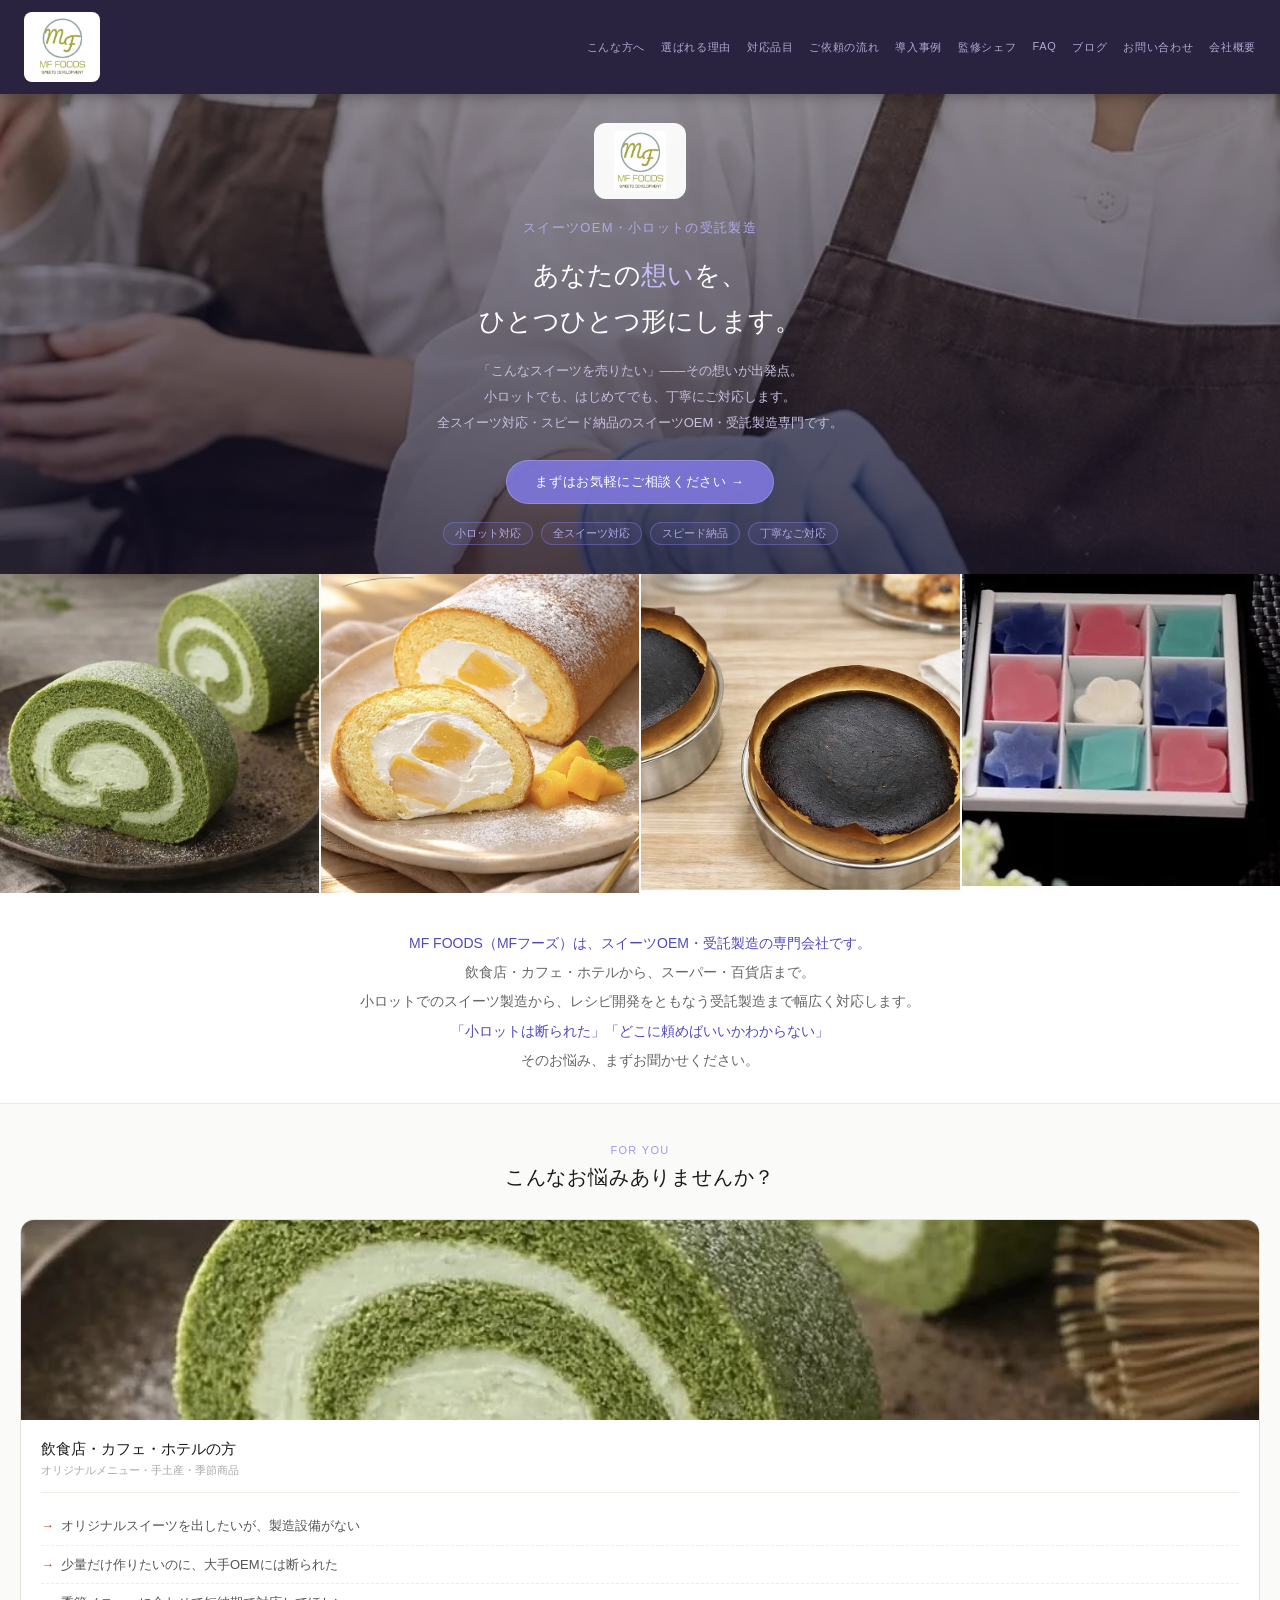
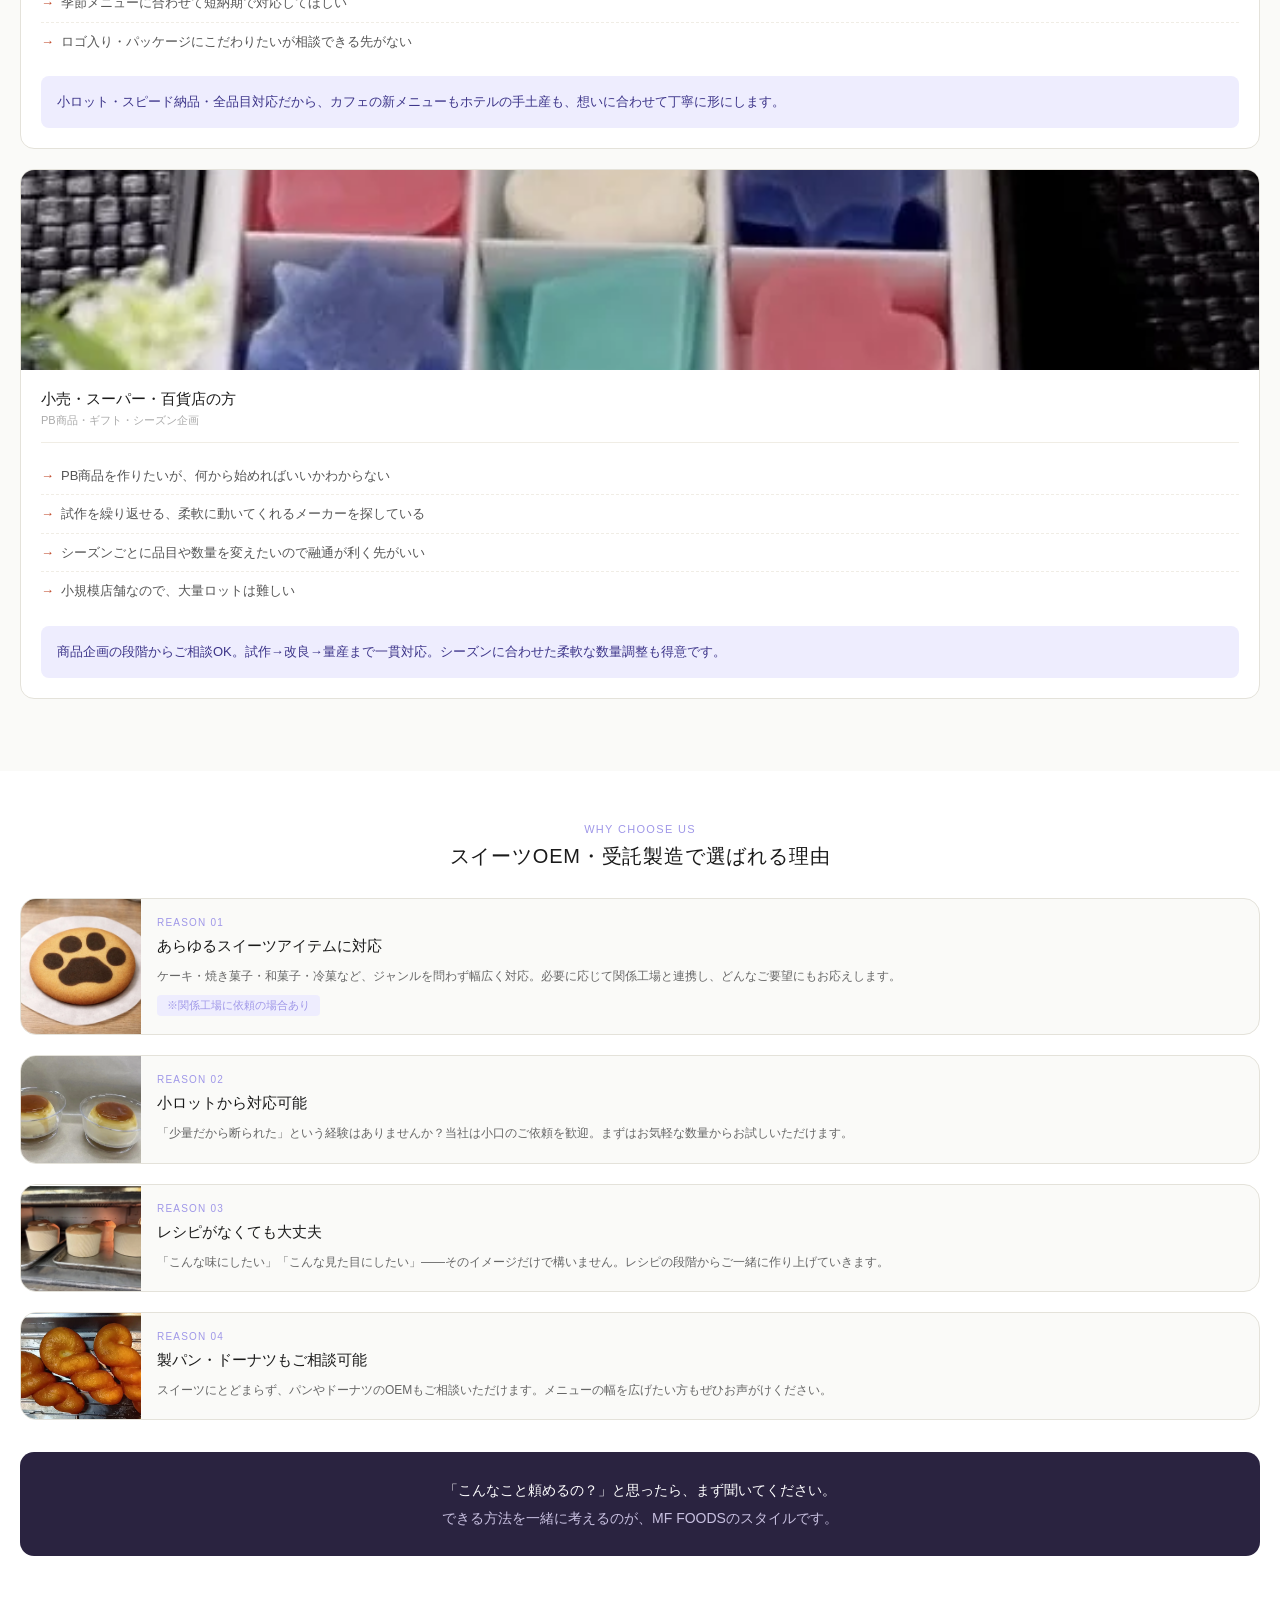
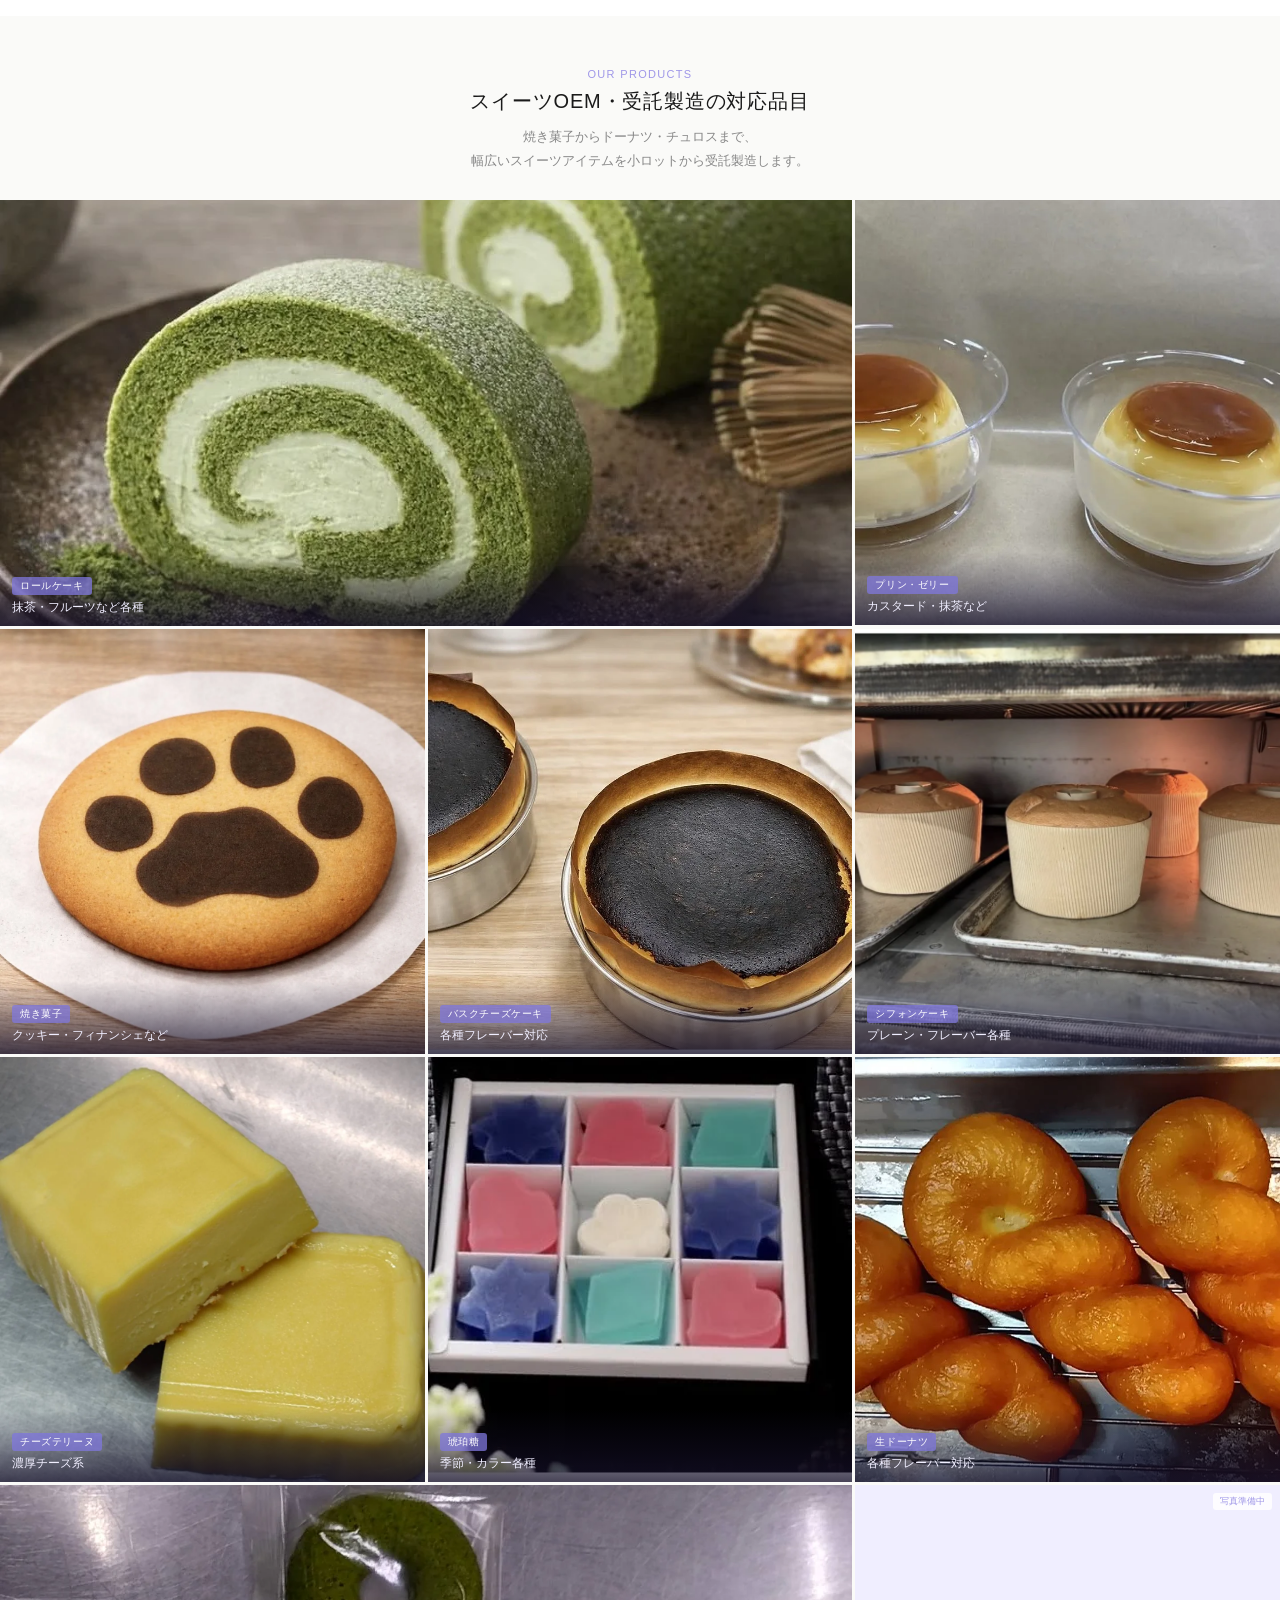
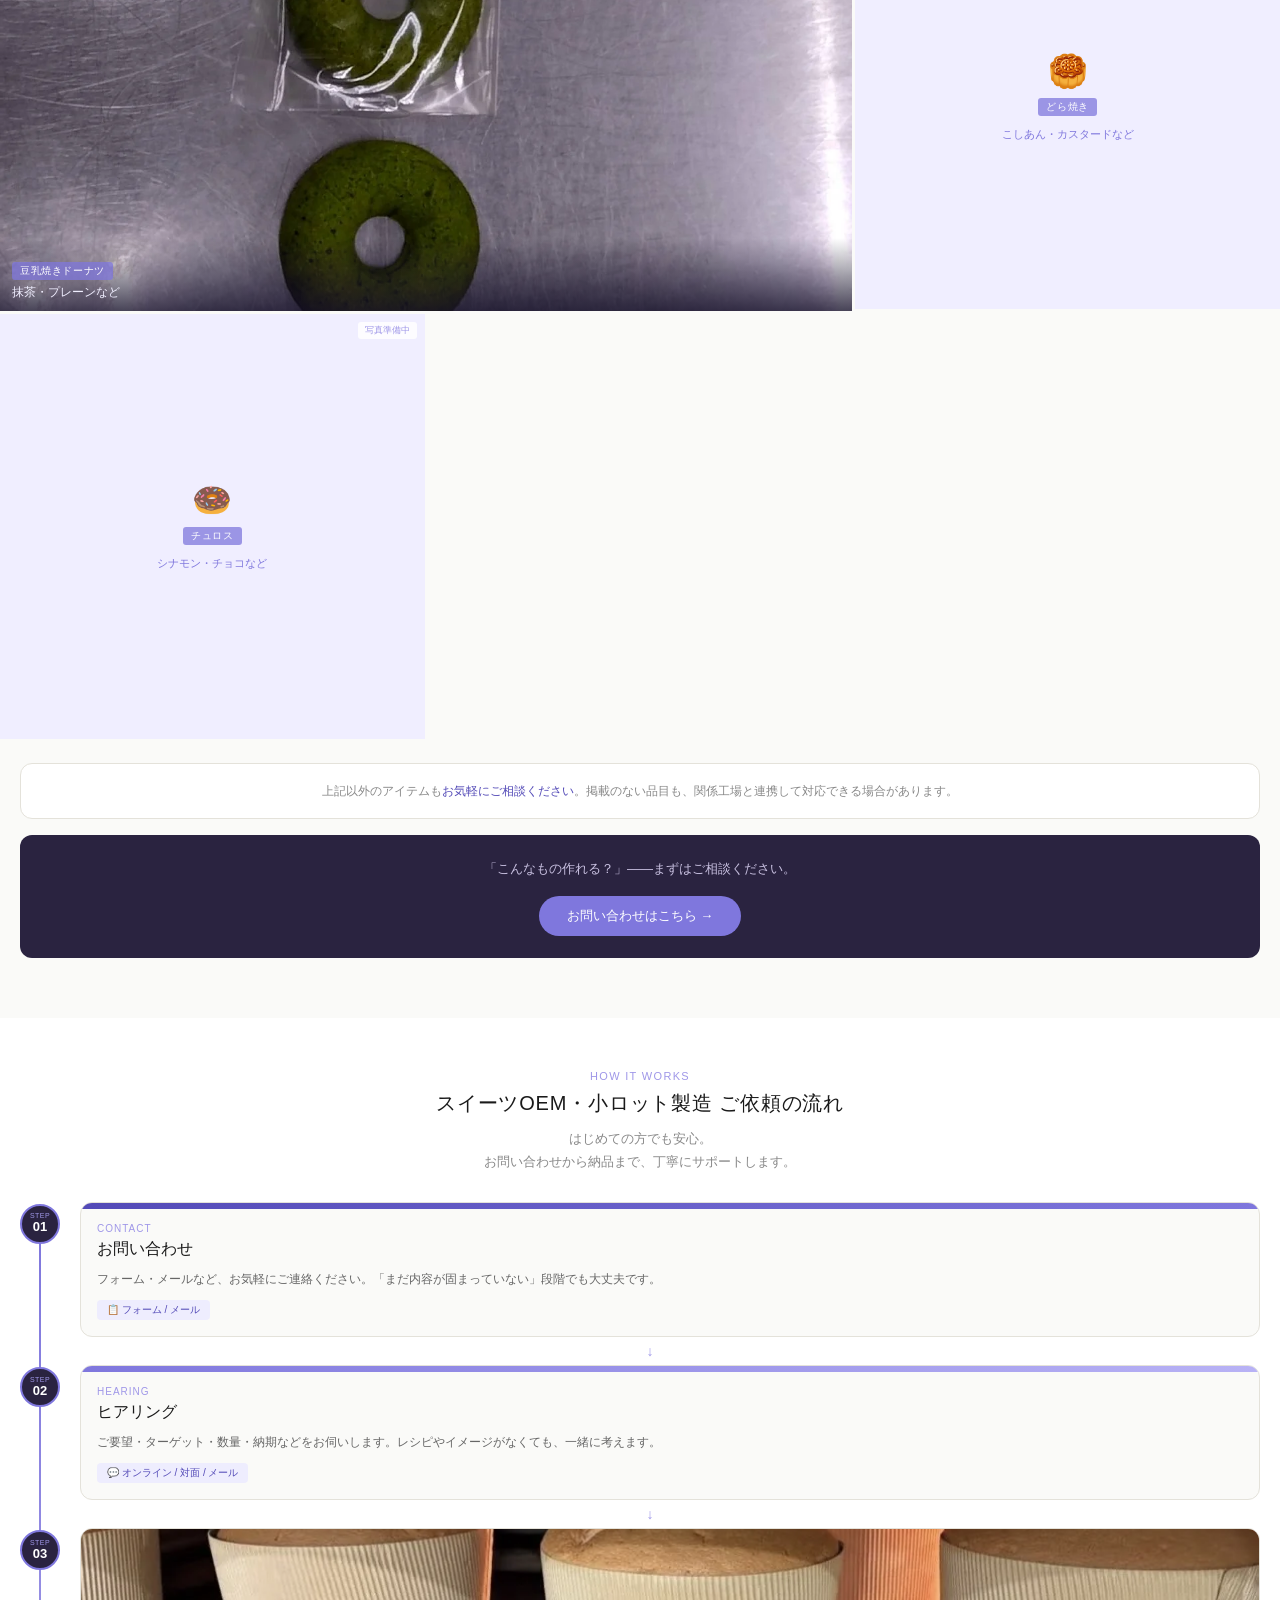
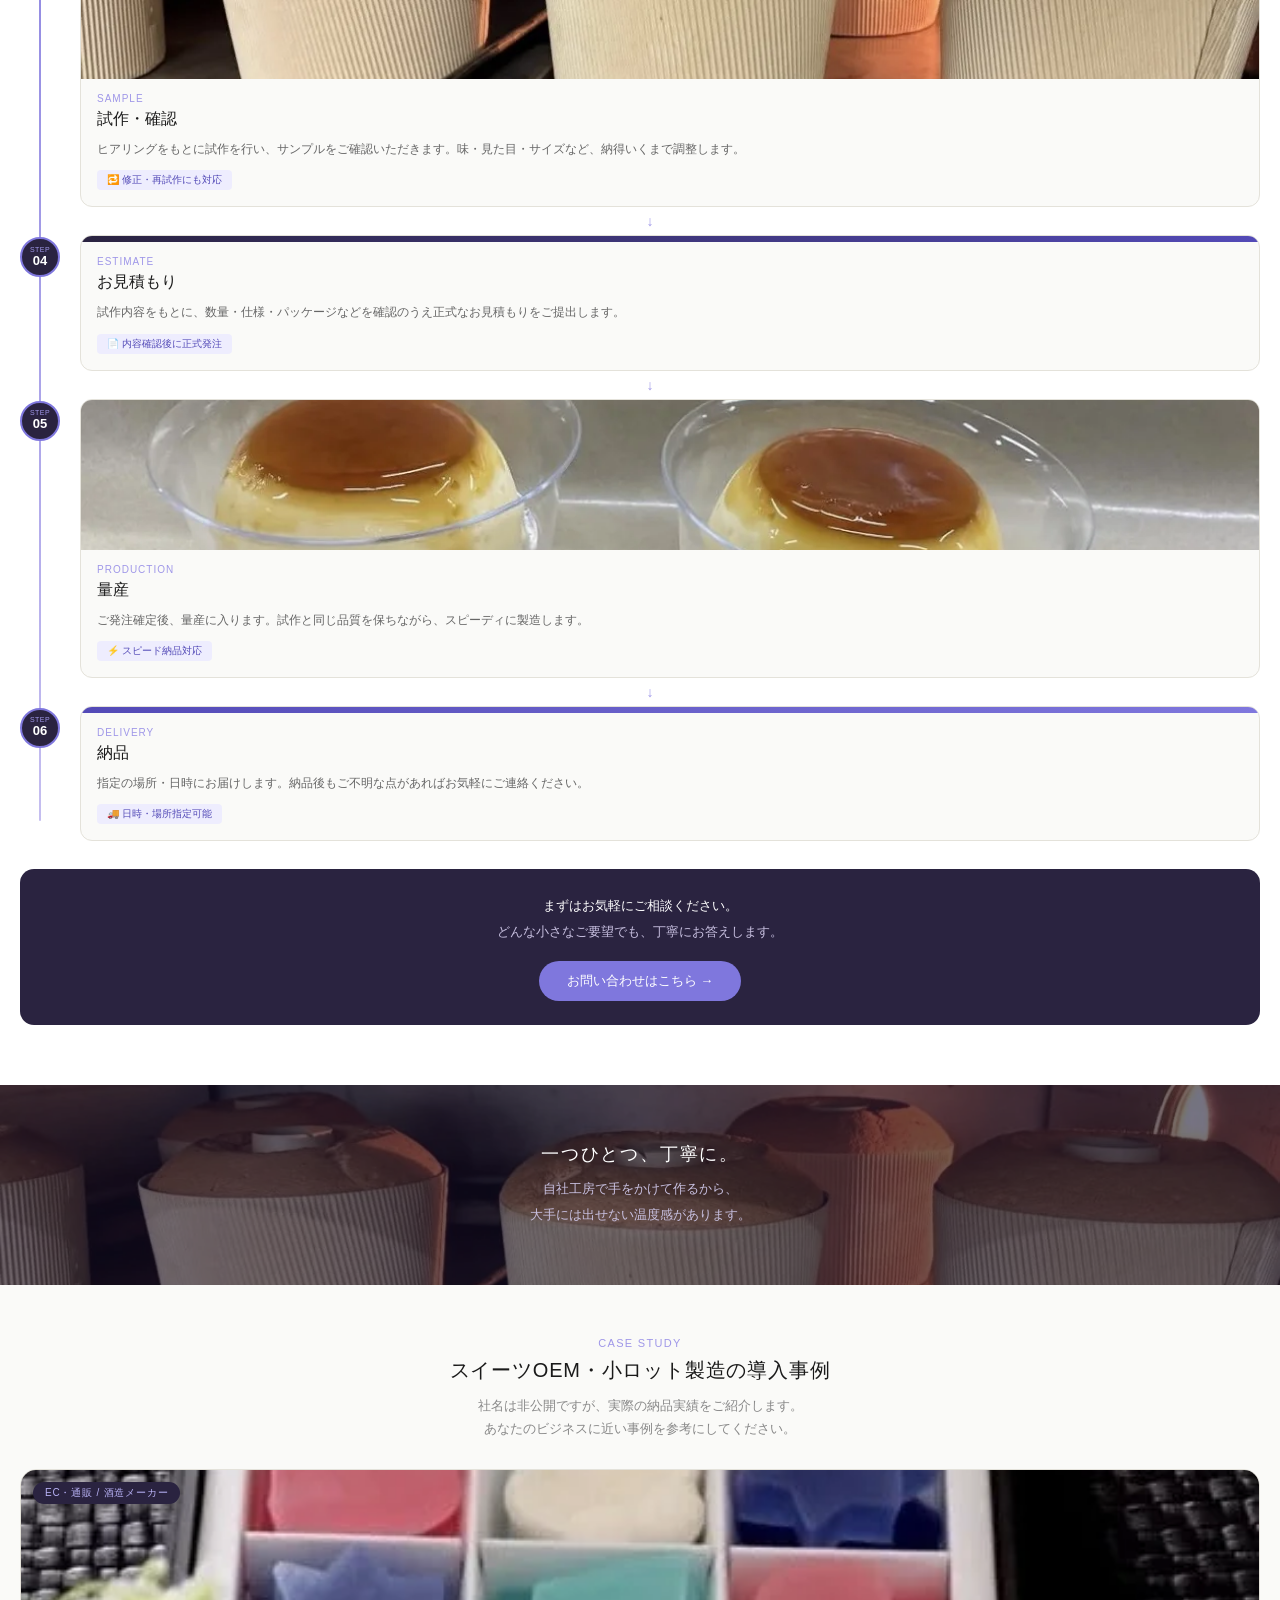
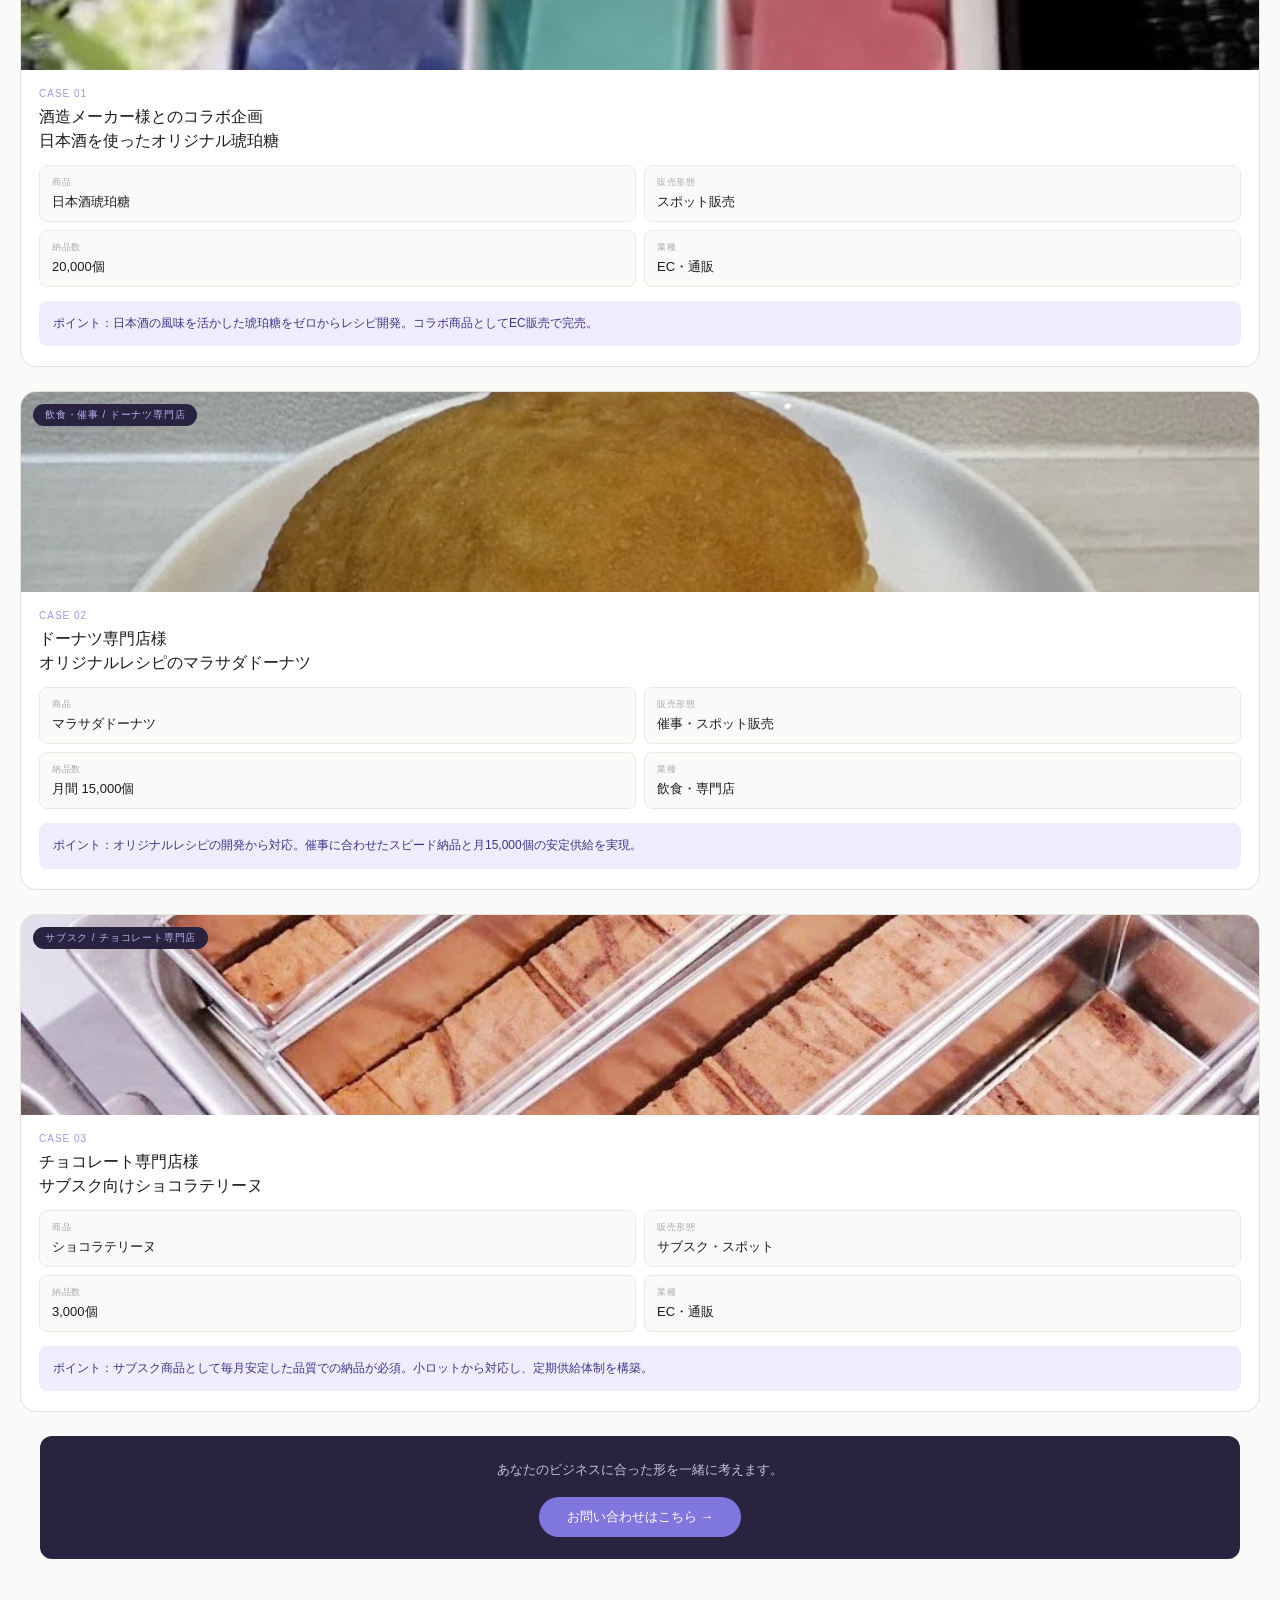
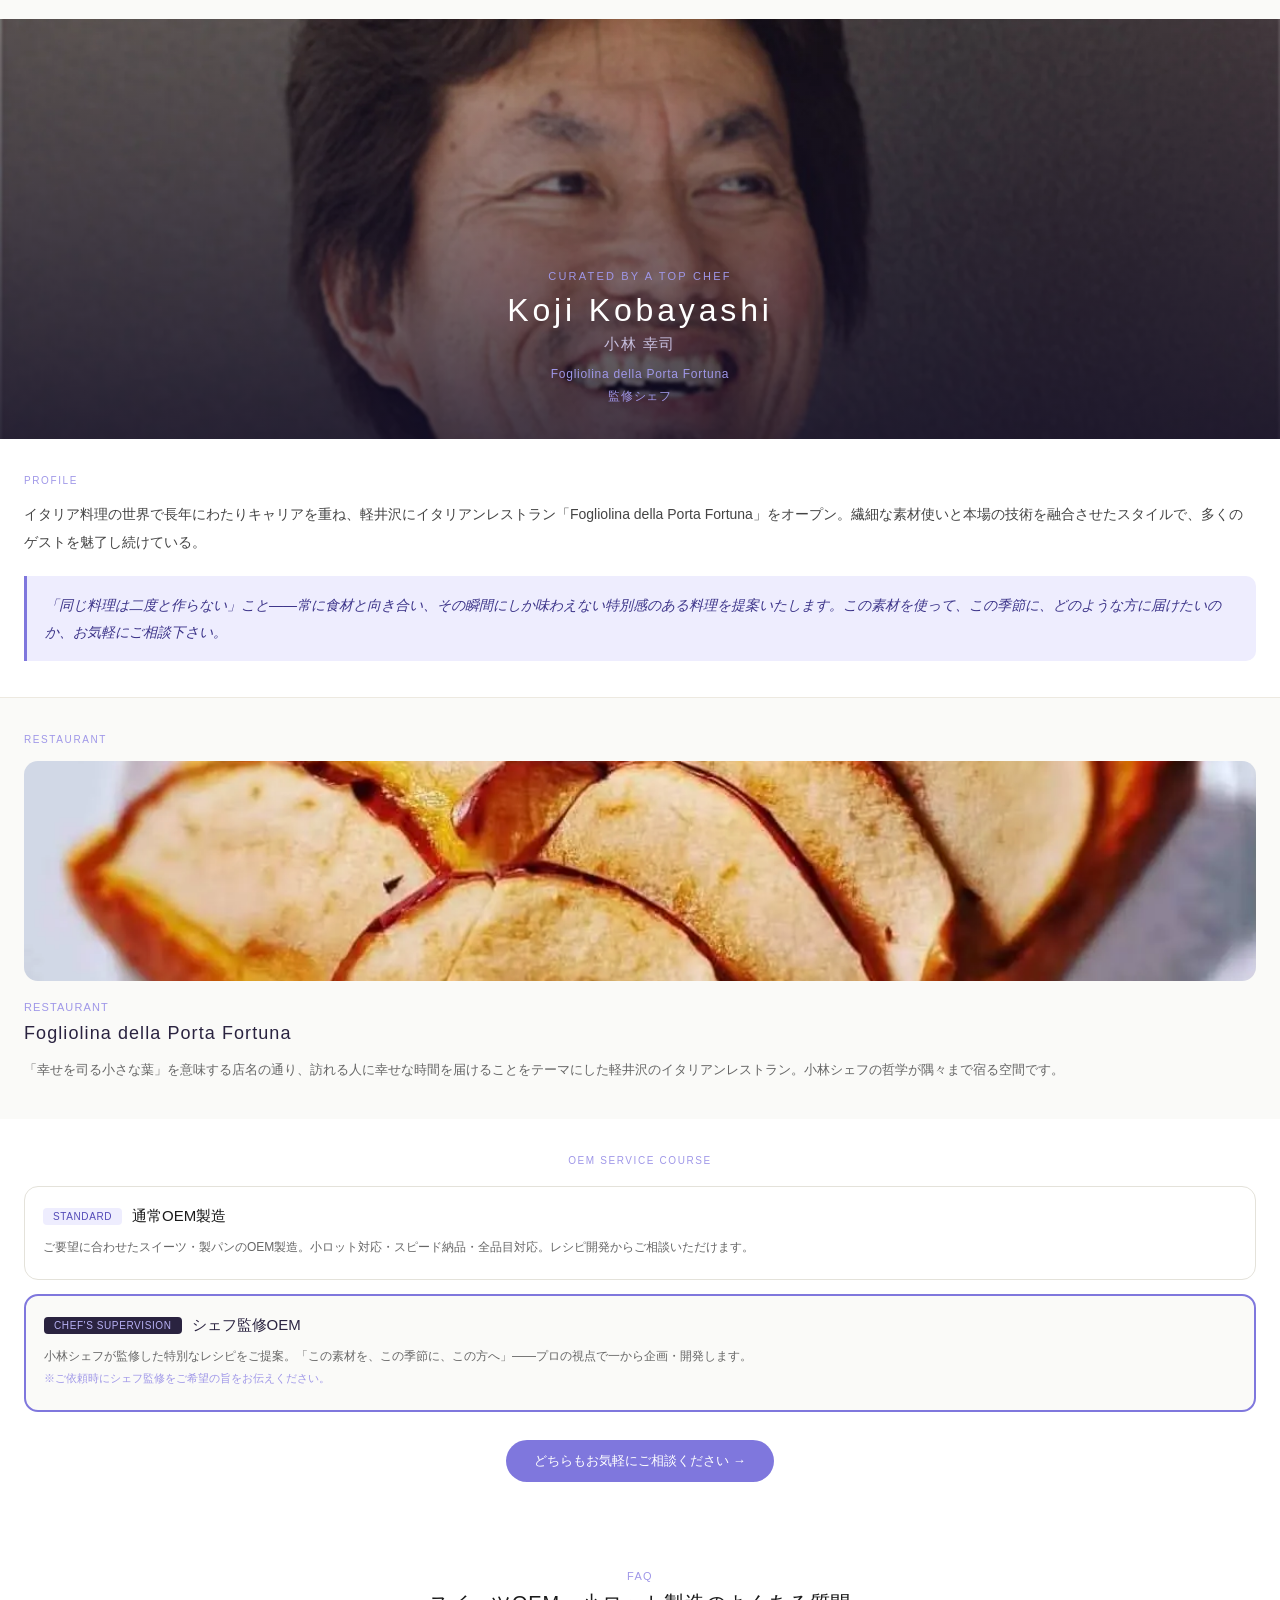
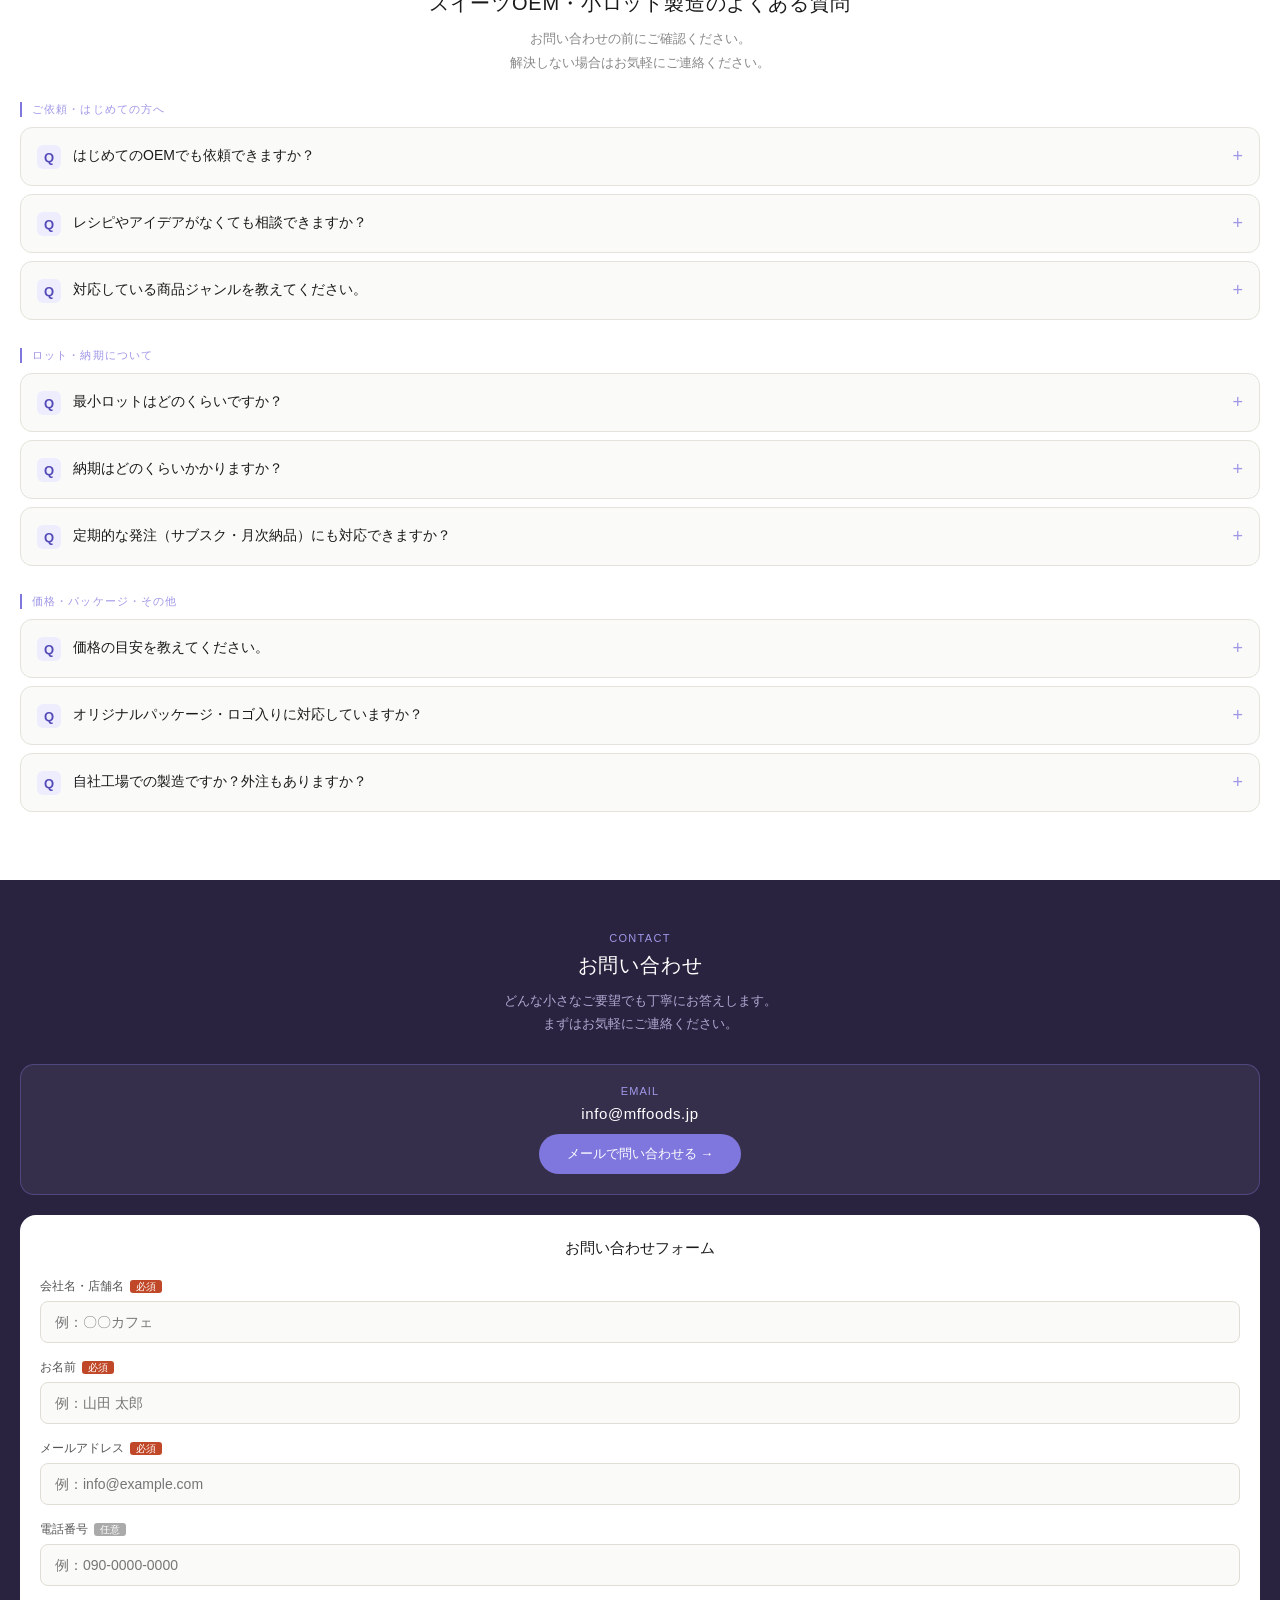
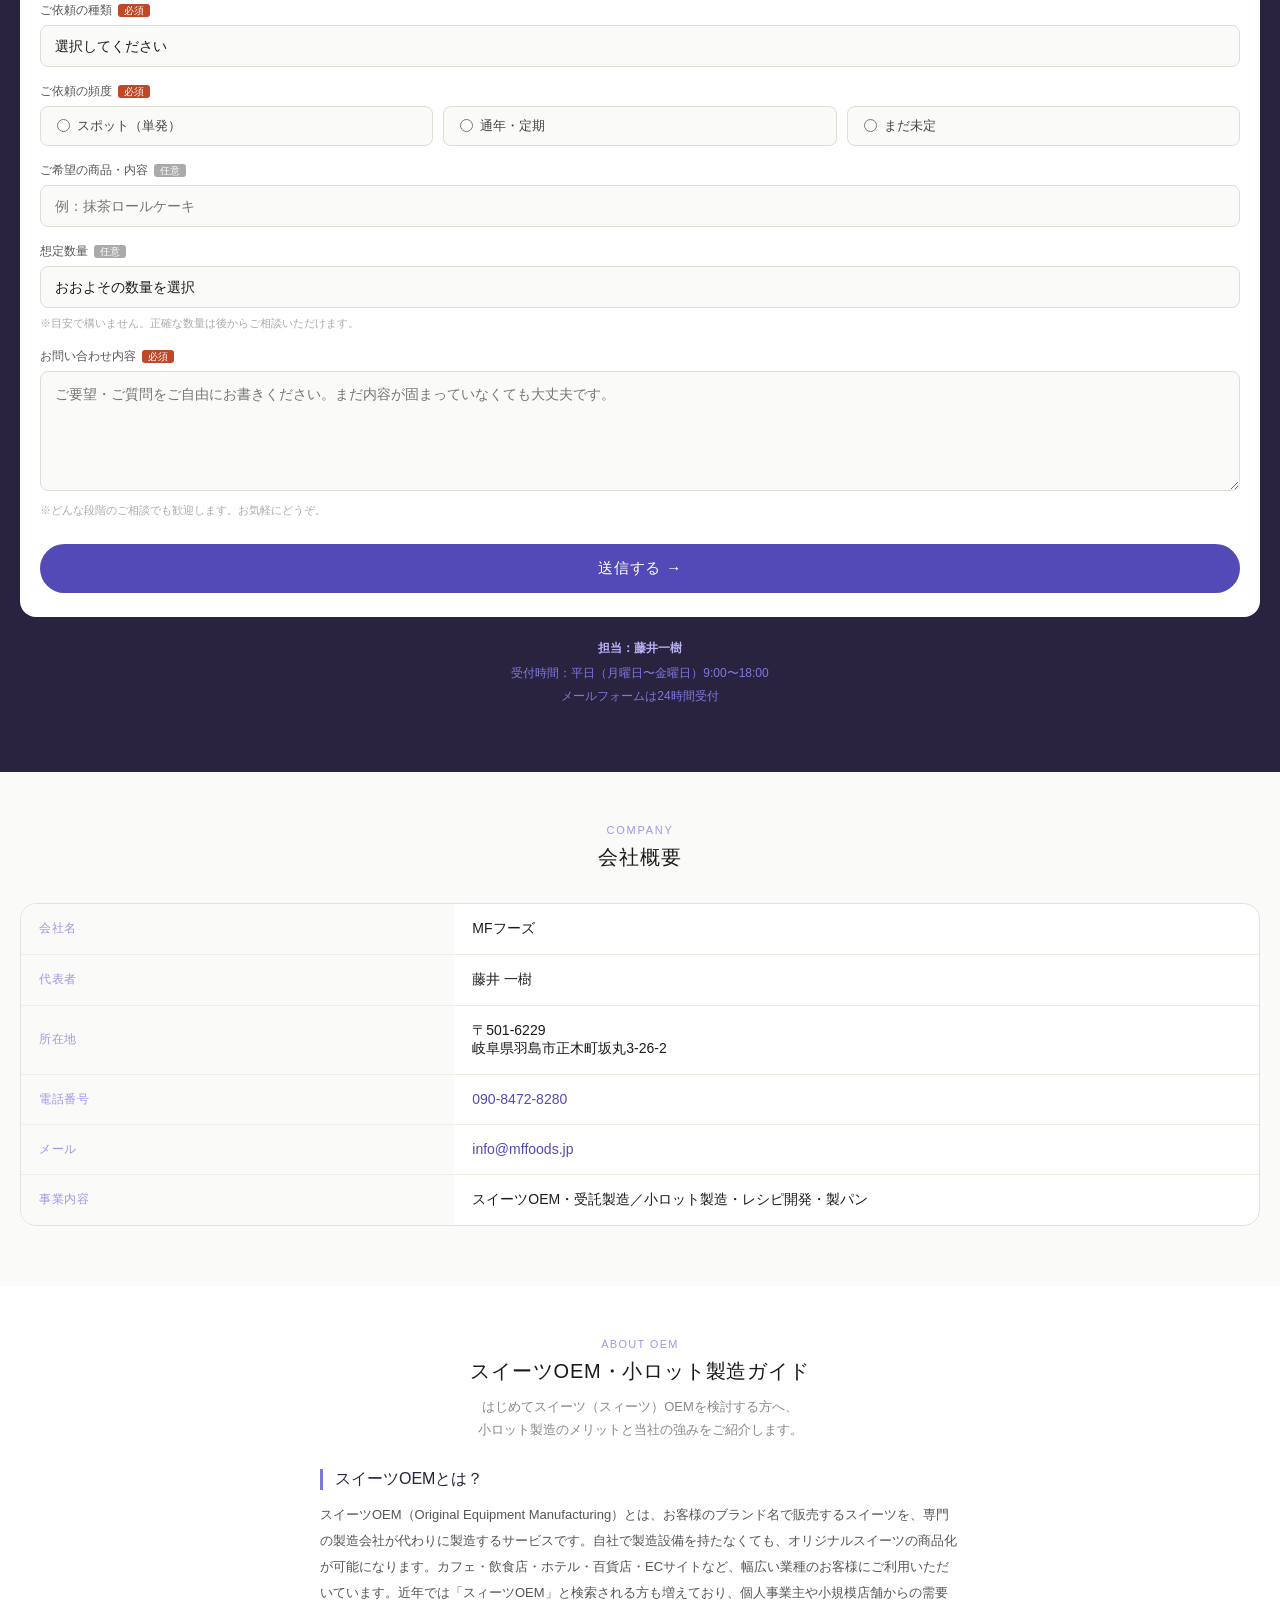
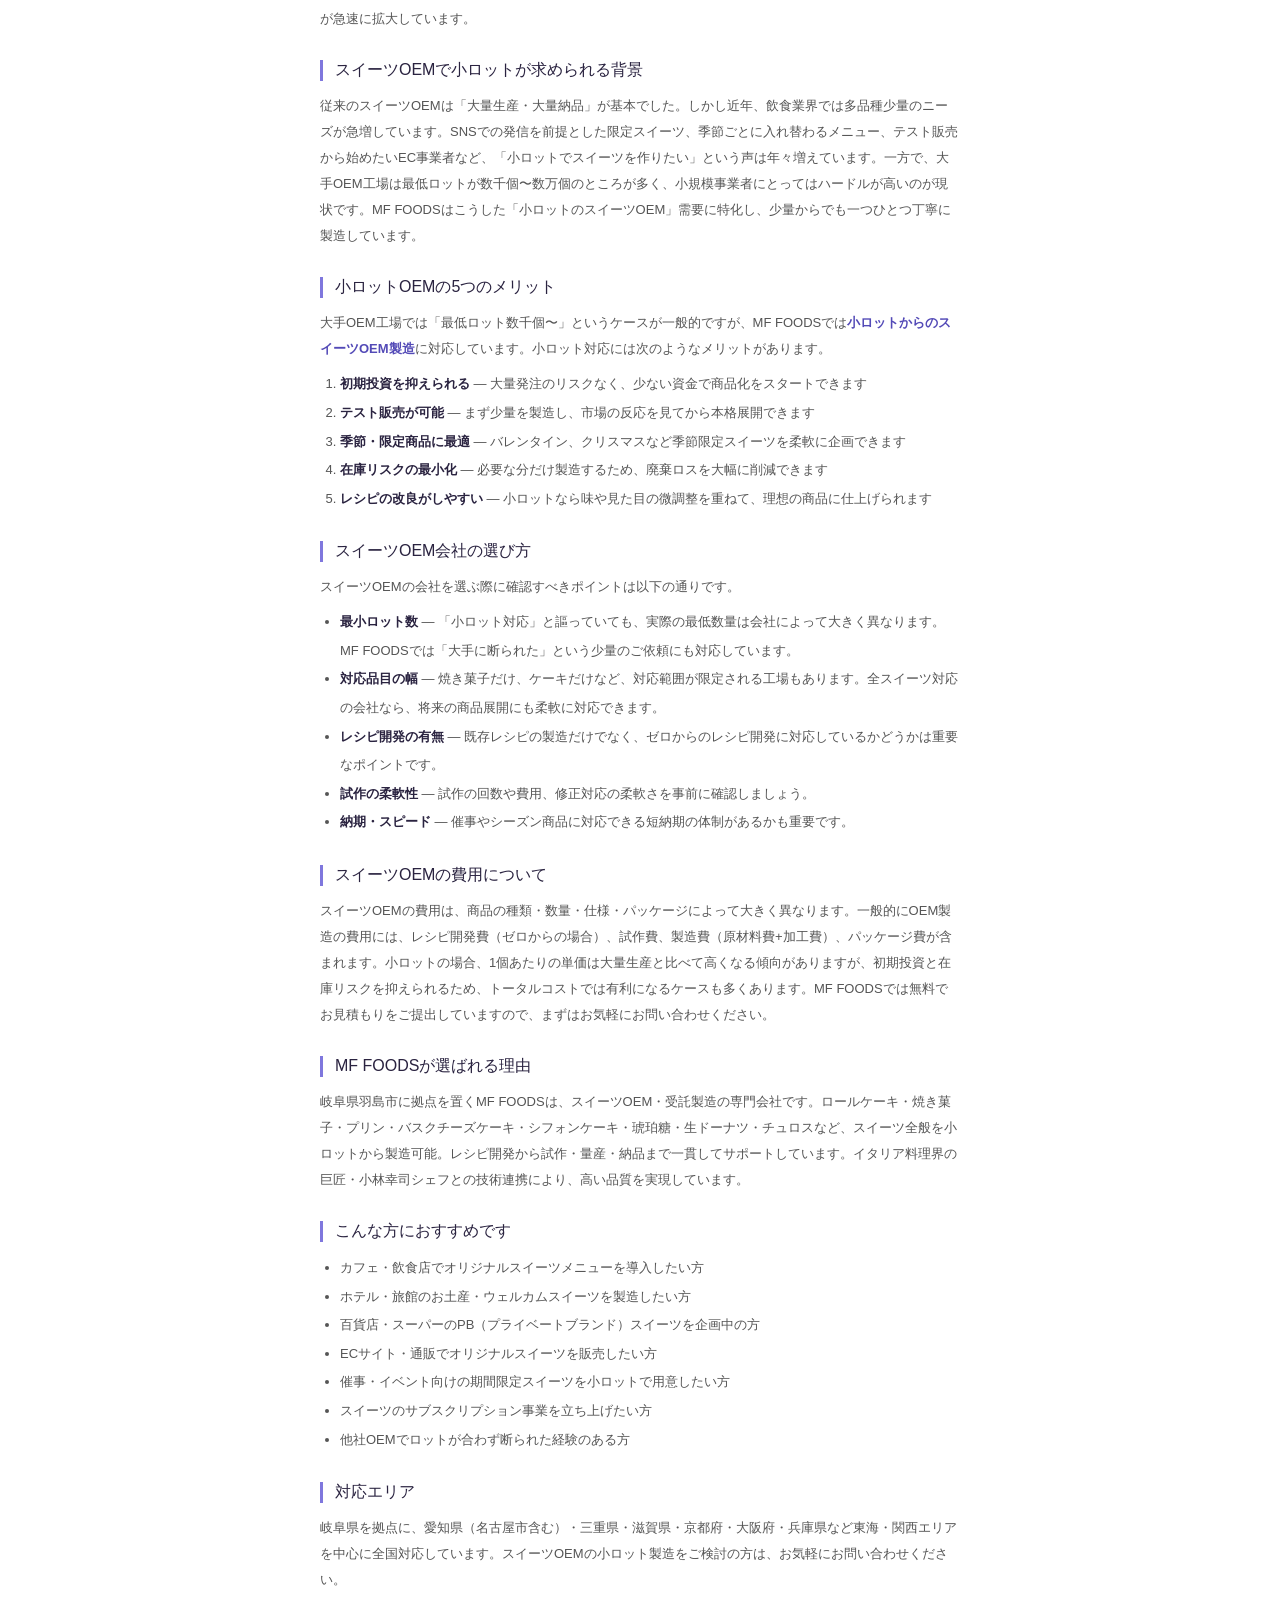
==== commit 7dcd6041: "SEO: 対応エリアを構造化データ・本文に明記（愛知・名古屋・三重・滋賀・京都・大阪・兵庫）" ====
--- a/index.html
+++ b/index.html
@@ -39,6 +39,7 @@
 <link rel="icon" href="ogp.jpg" type="image/jpeg" sizes="any">
 <!-- パフォーマンス最適化 -->
 <link rel="preload" as="image" href="images/fv-hero.webp">
+<link rel="stylesheet" href="style.css">
 <!-- ═══════ 構造化データ（schema.org / JSON-LD）═══════ -->
 <script type="application/ld+json">
 {
@@ -75,7 +76,17 @@
         "opens": "09:00",
         "closes": "18:00"
       }],
-      "areaServed": { "@type": "Country", "name": "日本" },
+      "areaServed": [
+        { "@type": "Country", "name": "日本" },
+        { "@type": "State", "name": "岐阜県" },
+        { "@type": "State", "name": "愛知県" },
+        { "@type": "City", "name": "名古屋市" },
+        { "@type": "State", "name": "三重県" },
+        { "@type": "State", "name": "滋賀県" },
+        { "@type": "State", "name": "京都府" },
+        { "@type": "State", "name": "大阪府" },
+        { "@type": "State", "name": "兵庫県" }
+      ],
       "knowsAbout": ["スイーツOEM", "受託製造", "小ロット製造", "レシピ開発", "製パン", "焼き菓子", "ドーナツ"],
       "makesOffer": {
         "@type": "OfferCatalog",
@@ -136,10 +147,17 @@
       "description": "小ロットからのスイーツOEM・受託製造サービス。ロールケーキ・焼き菓子・プリン・ドーナツなど全スイーツ対応。レシピ開発から試作・量産・納品まで一貫サポート。",
       "provider": { "@id": "https://mffoods.jp/#business" },
       "serviceType": "スイーツOEM製造",
-      "areaServed": {
-        "@type": "Country",
-        "name": "日本"
-      },
+      "areaServed": [
+        { "@type": "Country", "name": "日本" },
+        { "@type": "State", "name": "岐阜県" },
+        { "@type": "State", "name": "愛知県" },
+        { "@type": "City", "name": "名古屋市" },
+        { "@type": "State", "name": "三重県" },
+        { "@type": "State", "name": "滋賀県" },
+        { "@type": "State", "name": "京都府" },
+        { "@type": "State", "name": "大阪府" },
+        { "@type": "State", "name": "兵庫県" }
+      ],
       "hasOfferCatalog": {
         "@type": "OfferCatalog",
         "name": "小ロット対応スイーツOEM製造",
@@ -167,7 +185,6 @@
   ]
 }
 </script>
-<link rel="stylesheet" href="style.css">
 </head>
 <body>
 
@@ -191,7 +208,7 @@
 
 <!-- ① ファーストビュー -->
 <section class="fv">
-  <img class="fv-img" src="images/fv-hero.webp" alt="スイーツOEM・小ロット受託製造のMF FOODS（MFフーズ）岐阜県の製造工房" width="1200" height="480">
+  <img class="fv-img" src="images/fv-hero.webp" alt="スイーツOEM・小ロット受託製造のMF FOODS（MFフーズ）岐阜県の製造工房" width="797" height="725">
   <div class="fv-overlay">
     <div class="fv-logo-wrap"><img class="fv-logo" src="images/logo-header.webp" alt="MF FOODS"></div>
     <h1 class="fv-main"><span class="fv-kw">スイーツOEM・小ロットの受託製造</span>あなたの<em>想い</em>を、<br>ひとつひとつ形にします。</h1>
@@ -549,7 +566,7 @@
 
     <h3 style="font-size:16px;font-weight:500;color:#2a2340;margin:28px 0 12px;padding-left:12px;border-left:3px solid #7F77DD;">対応エリア</h3>
     <p style="font-size:13px;color:#555;line-height:2;">
-      岐阜県を拠点に、愛知県・三重県・滋賀県・京都府・大阪府など東海・関西エリアを中心に全国対応しています。スイーツOEMの小ロット製造をご検討の方は、お気軽にお問い合わせください。
+      岐阜県を拠点に、愛知県（名古屋市含む）・三重県・滋賀県・京都府・大阪府・兵庫県など東海・関西エリアを中心に全国対応しています。スイーツOEMの小ロット製造をご検討の方は、お気軽にお問い合わせください。
     </p>
 
     <div style="margin-top:36px;background:#EEEDFE;border-radius:14px;padding:24px 20px;text-align:center;">
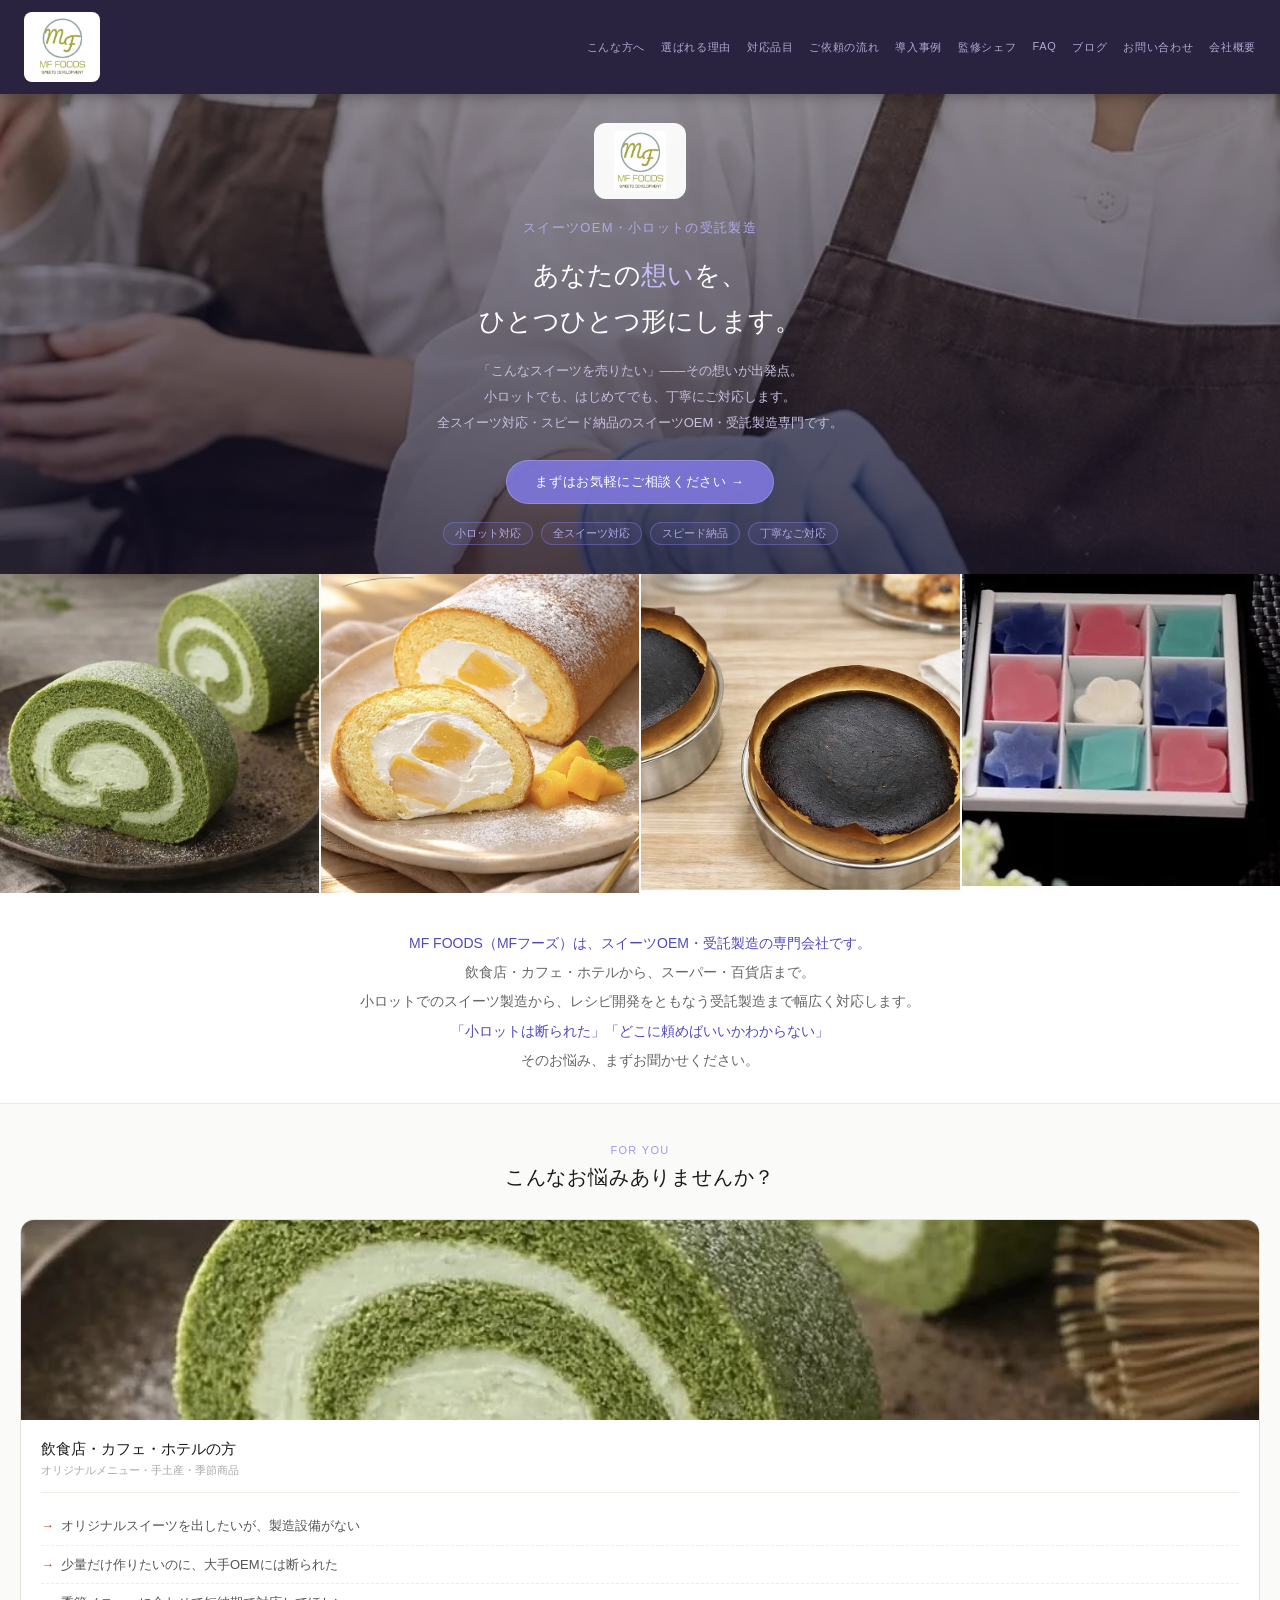
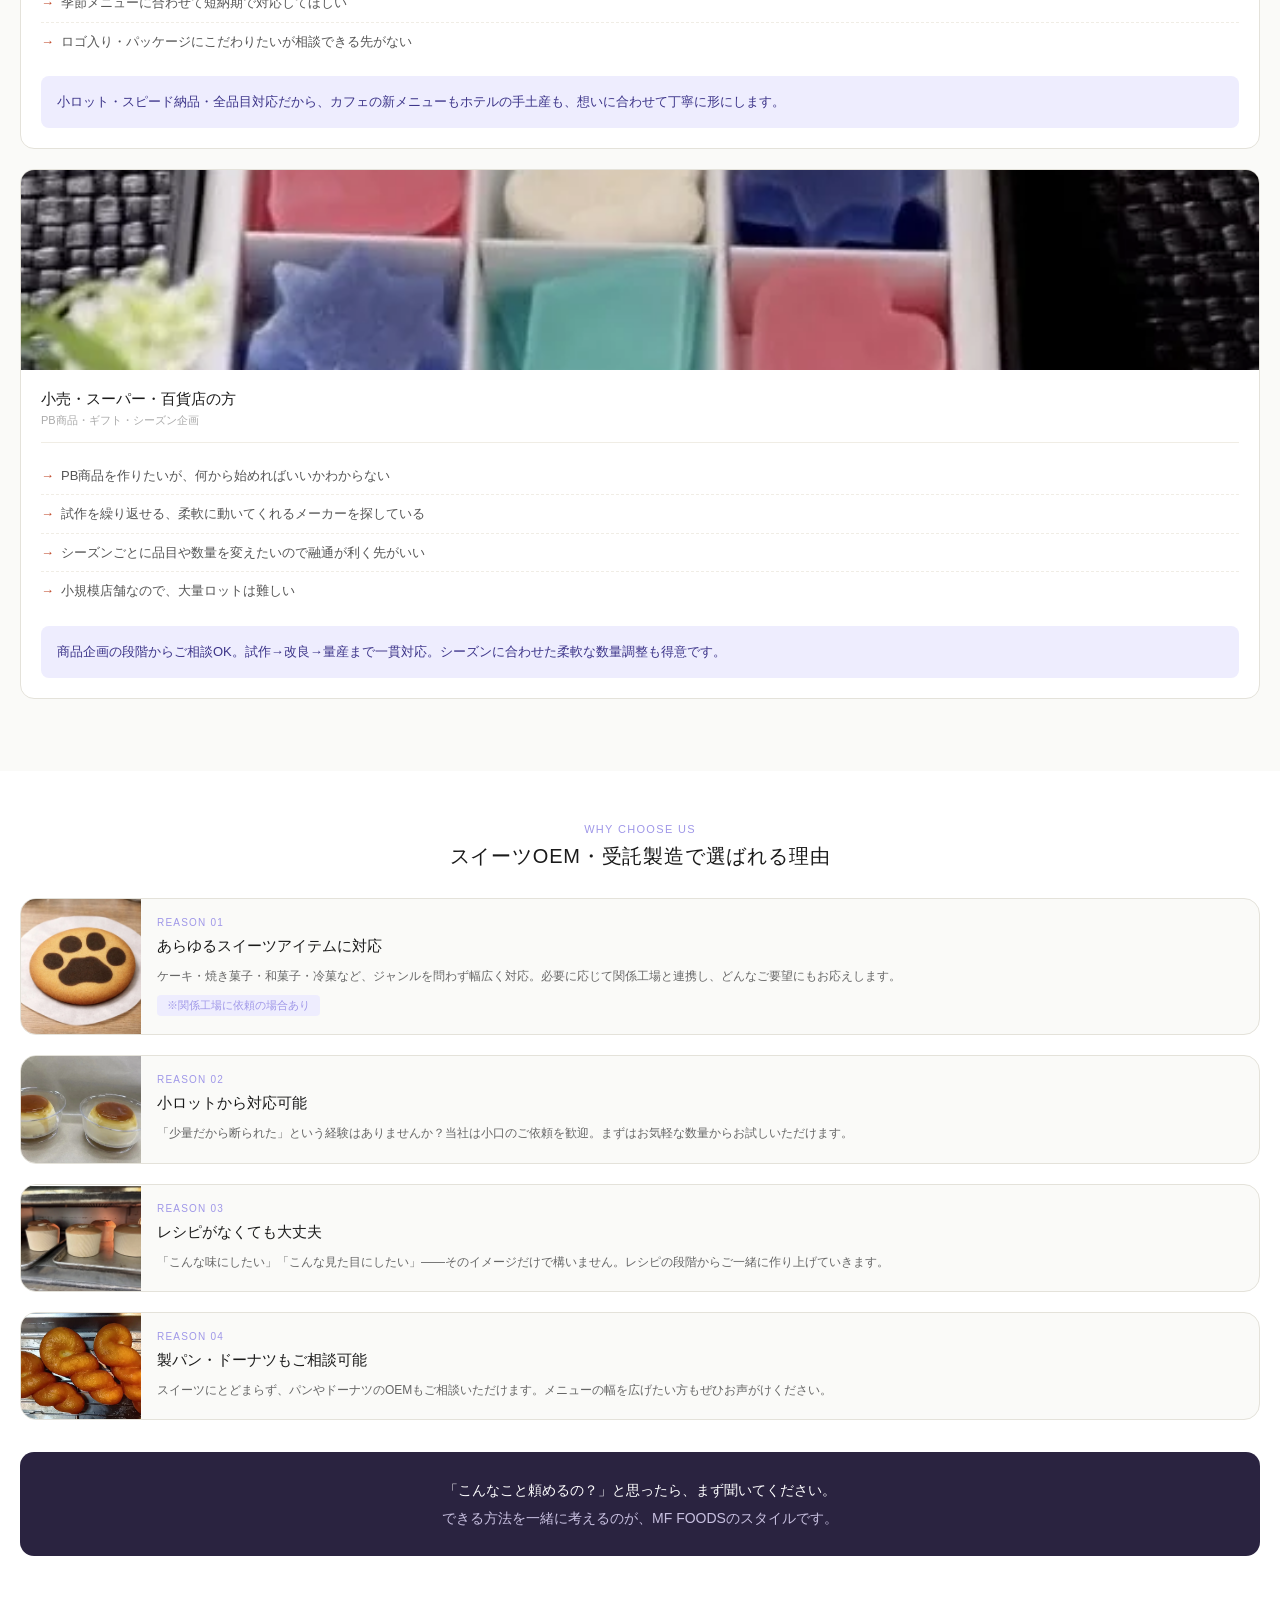
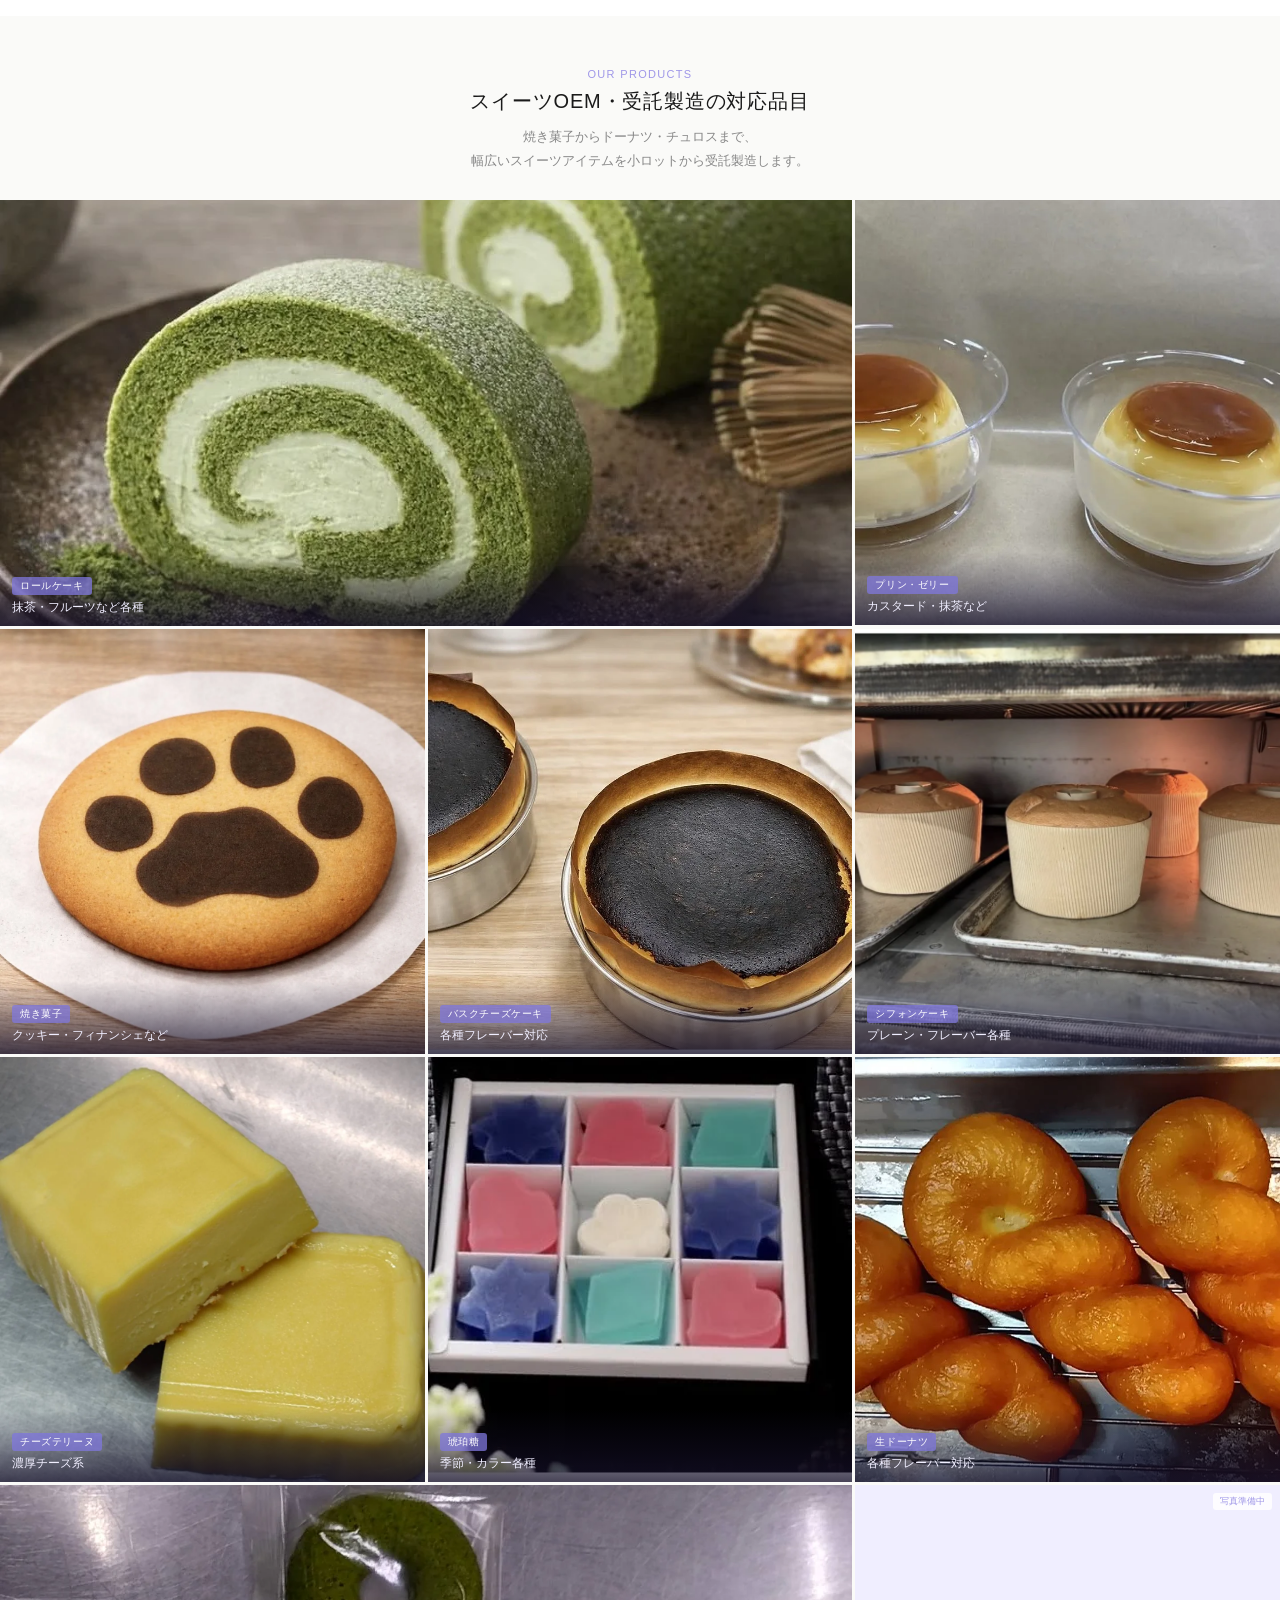
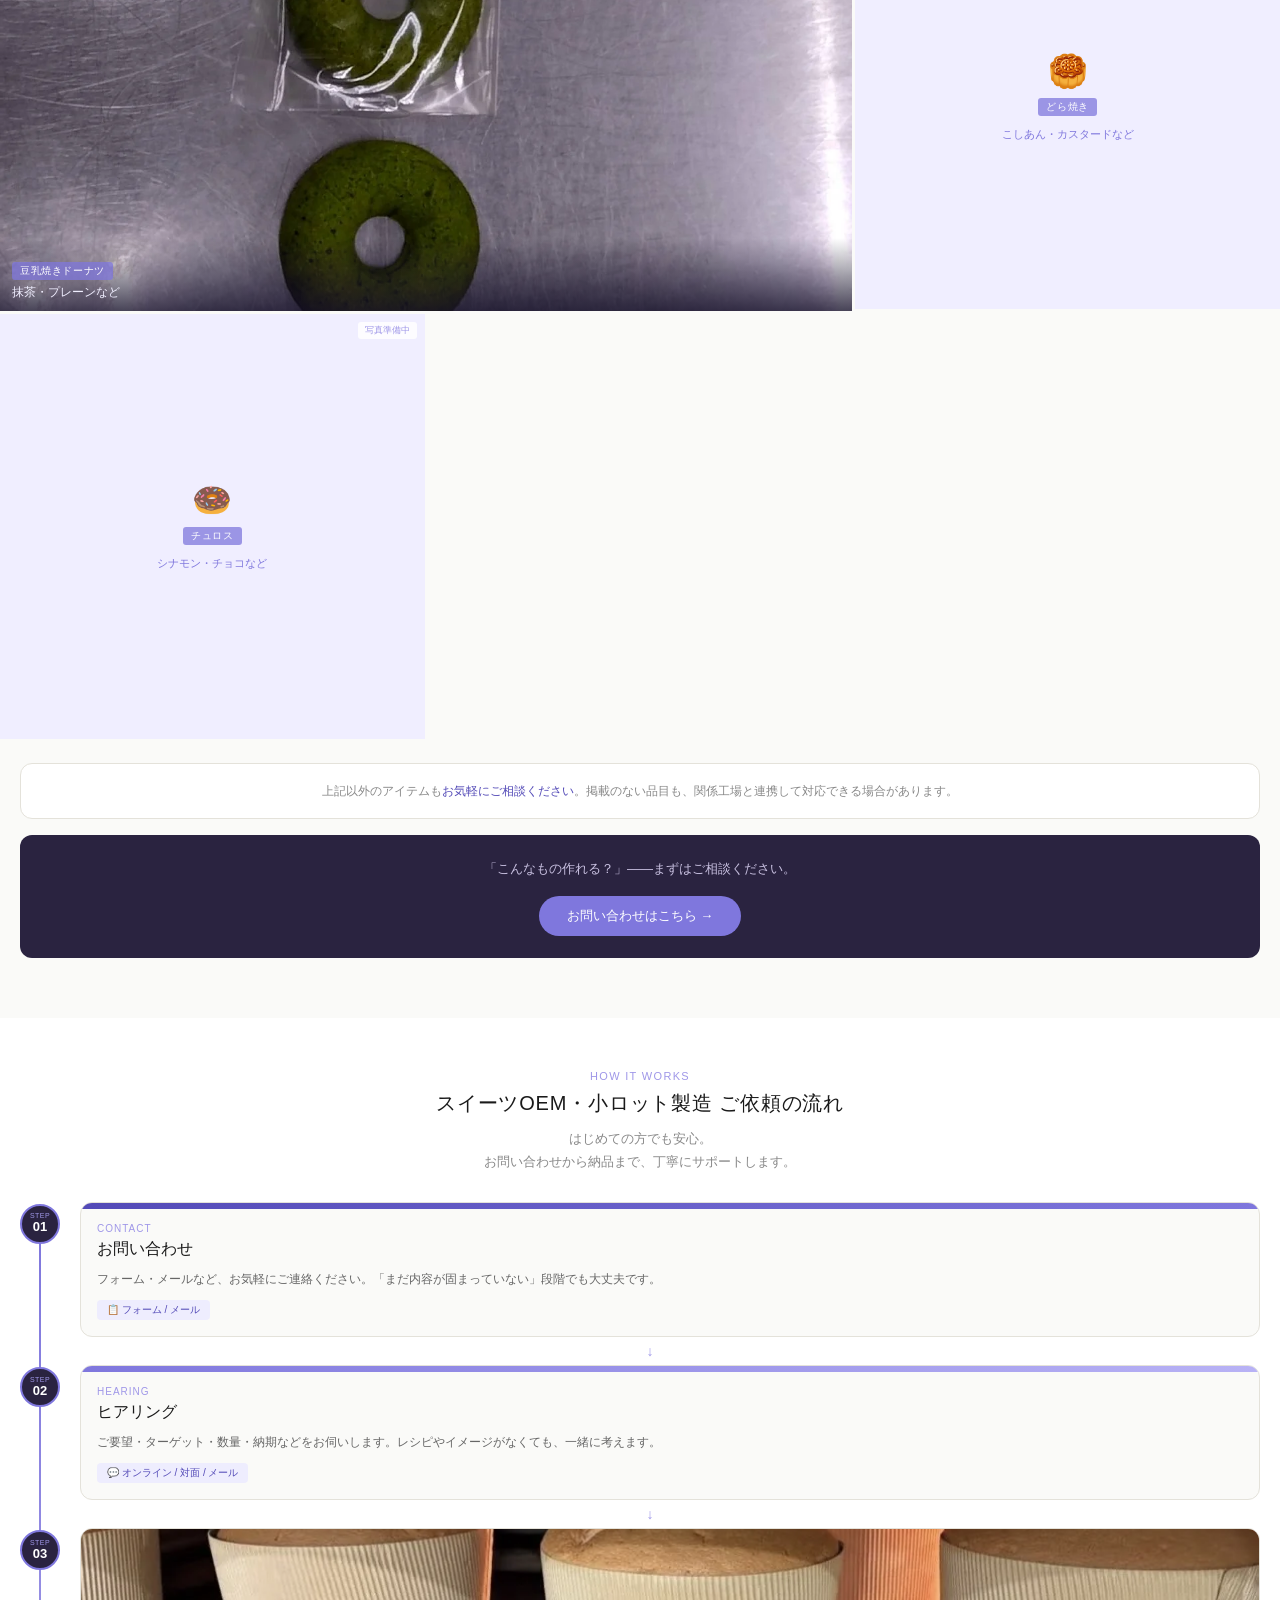
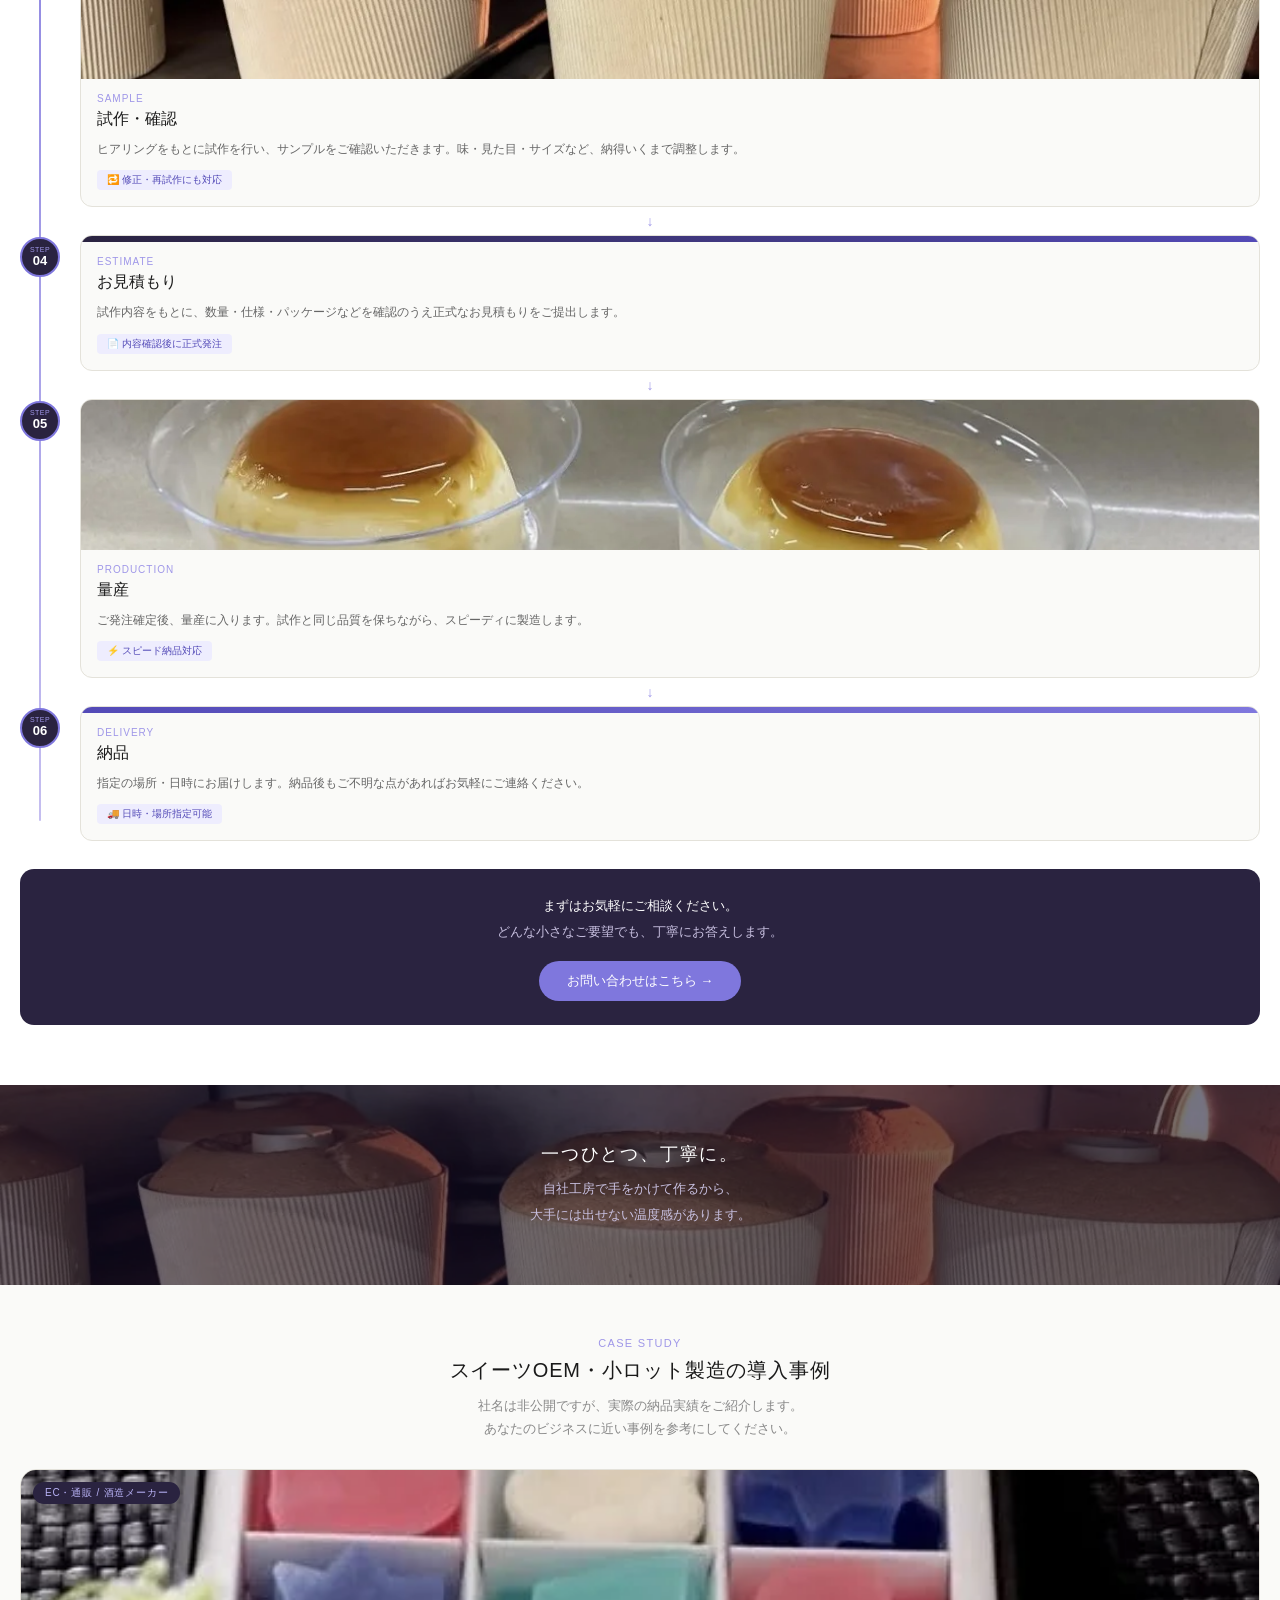
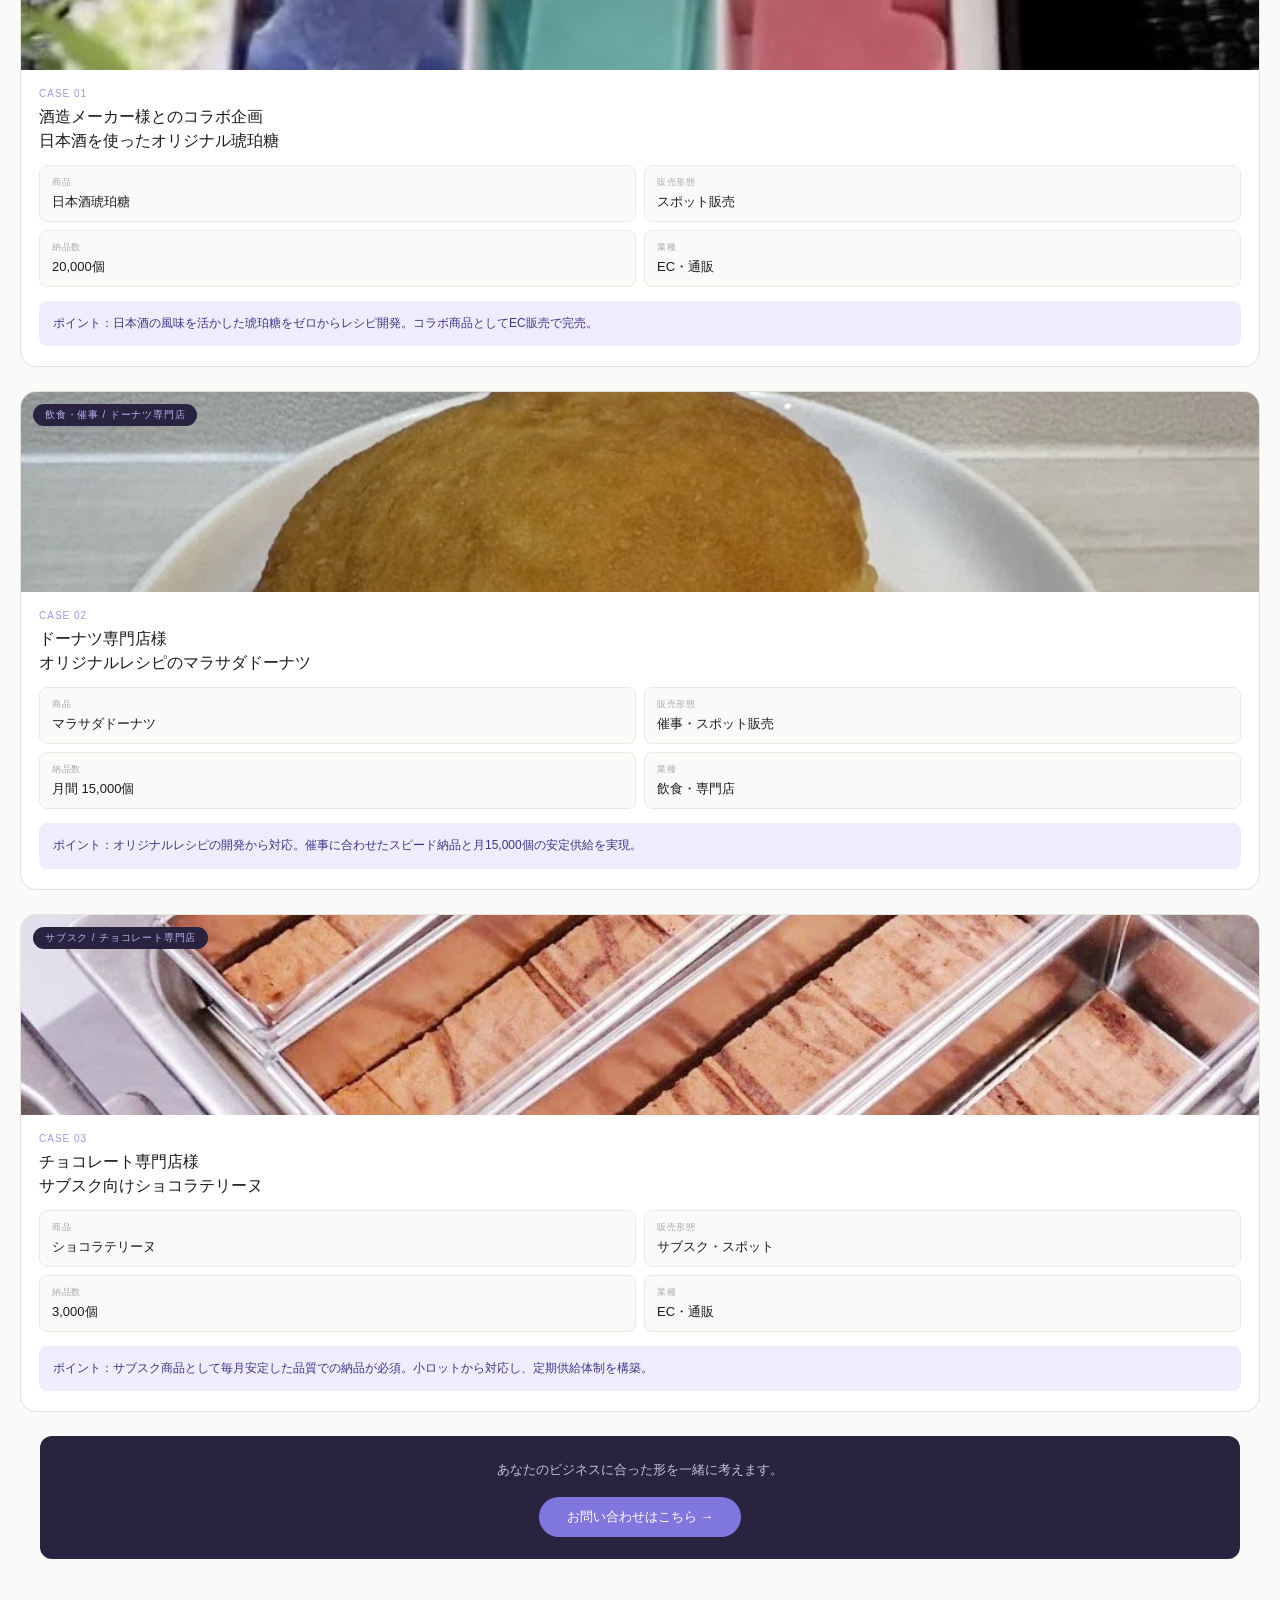
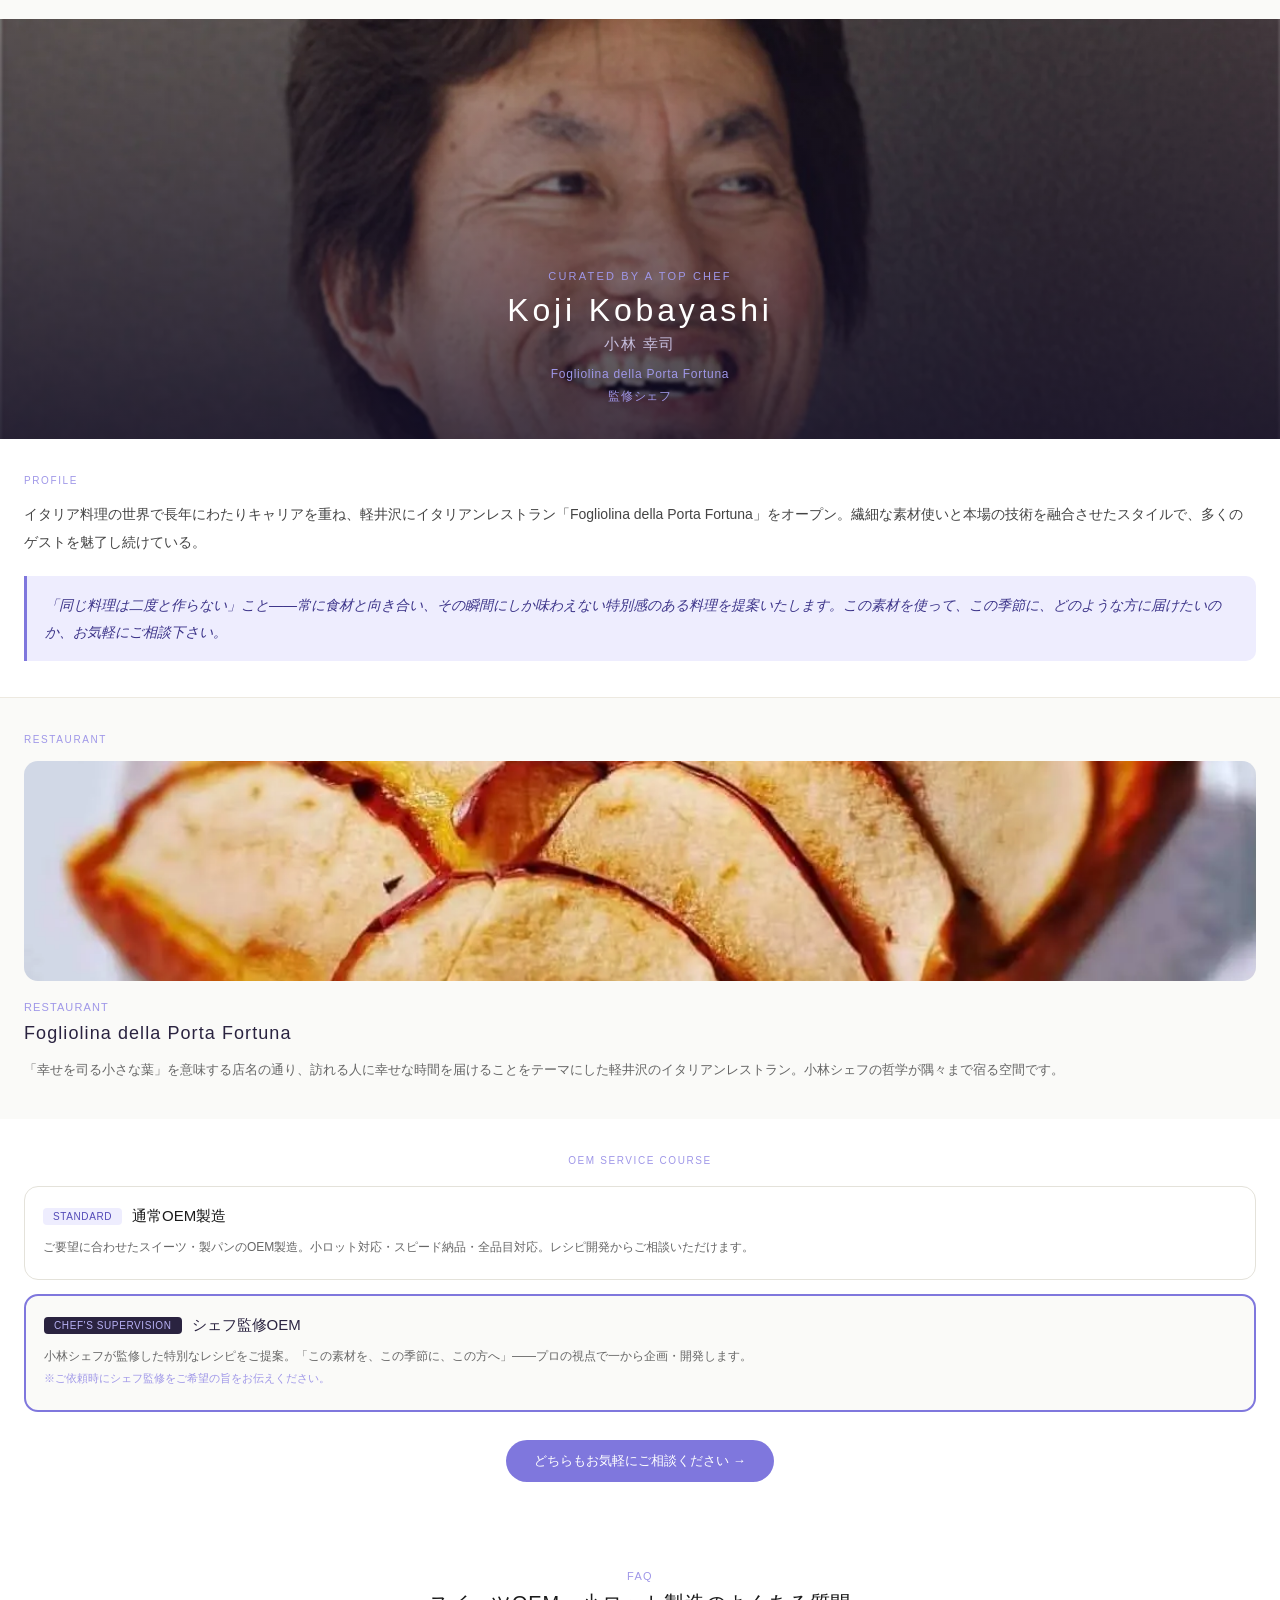
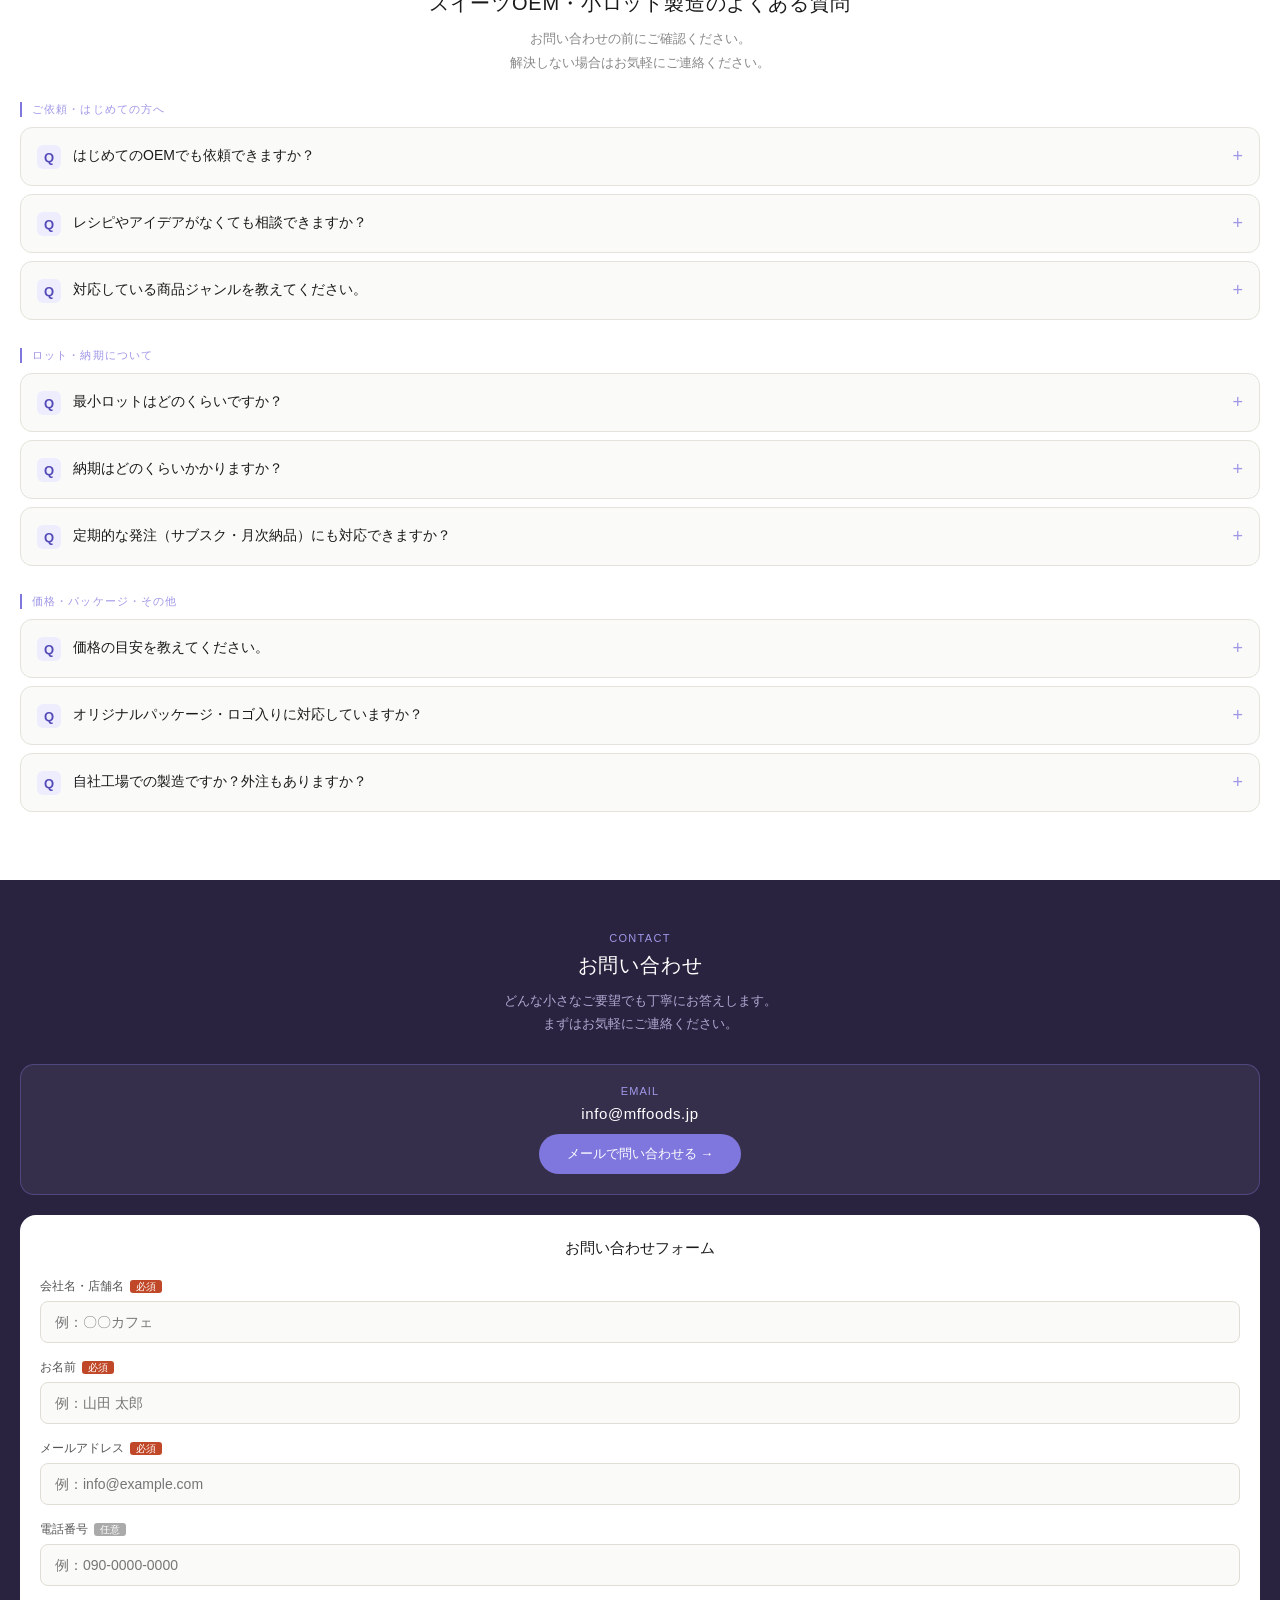
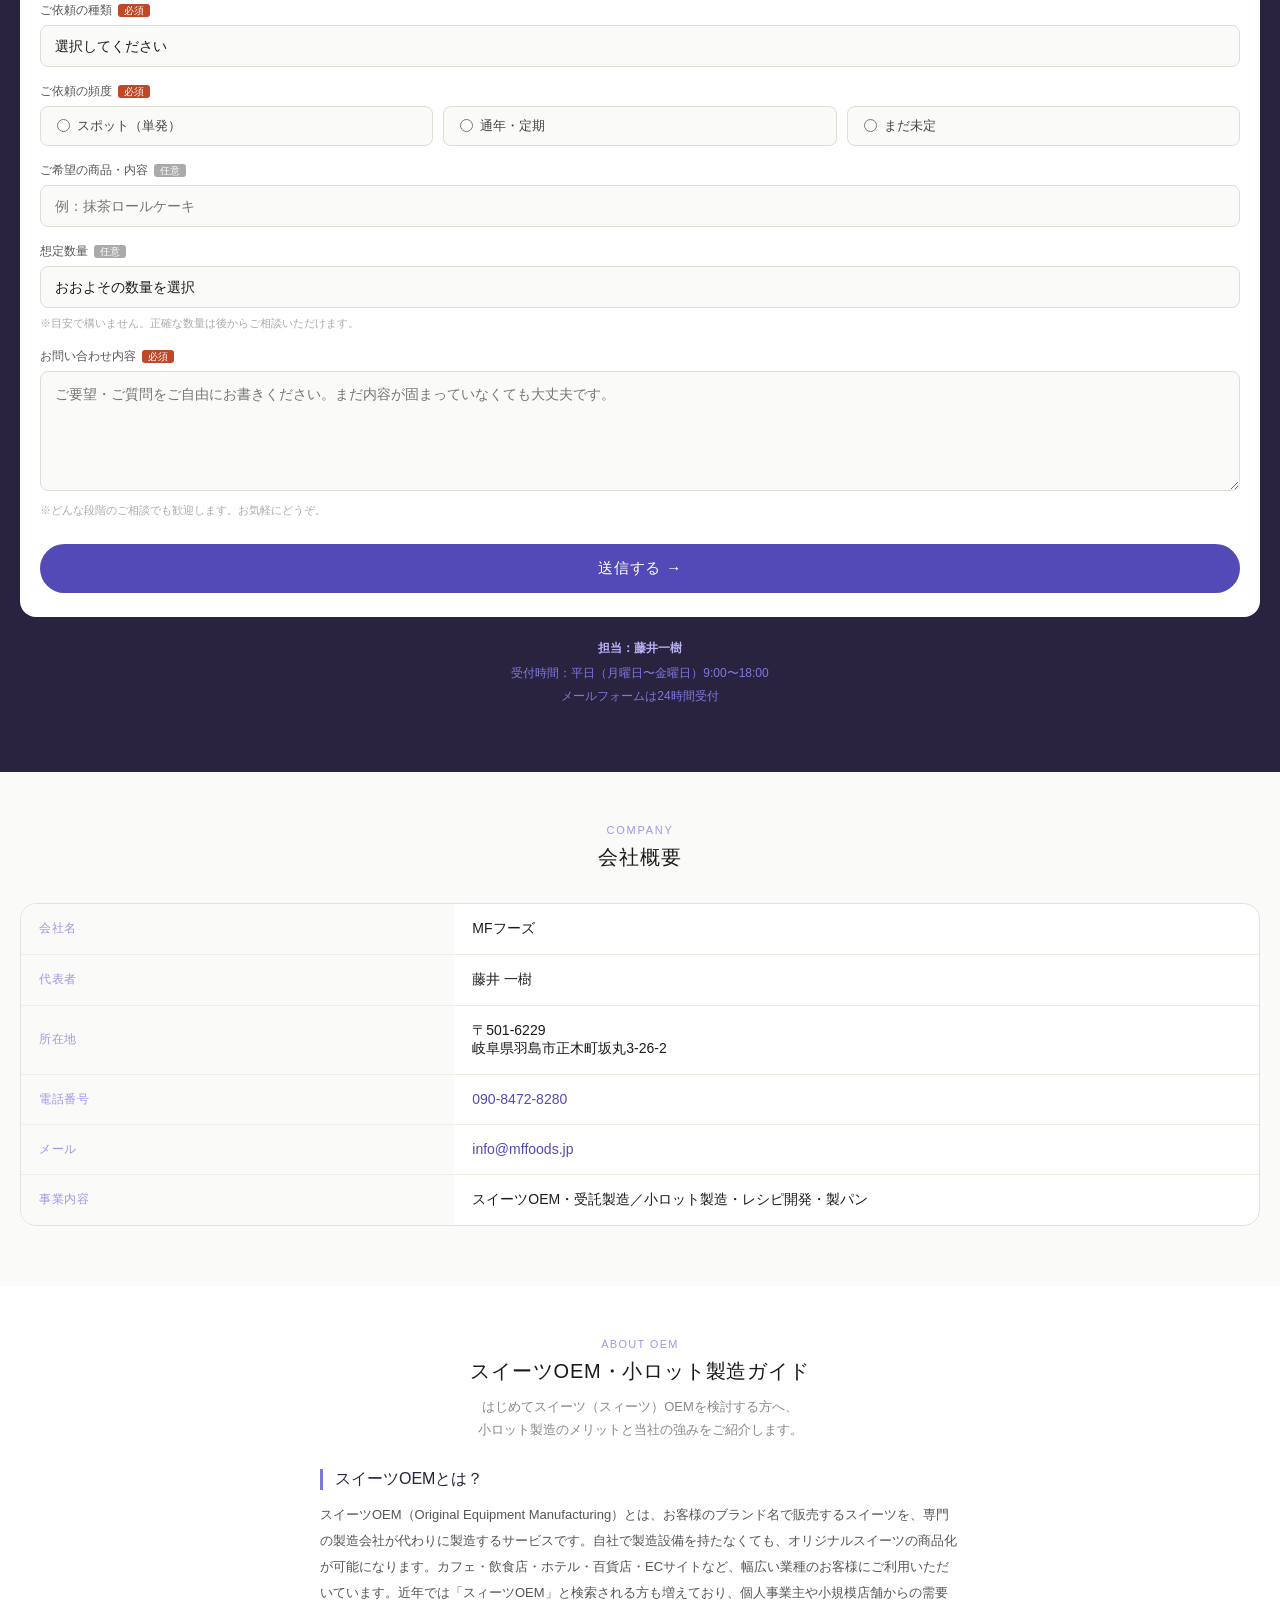
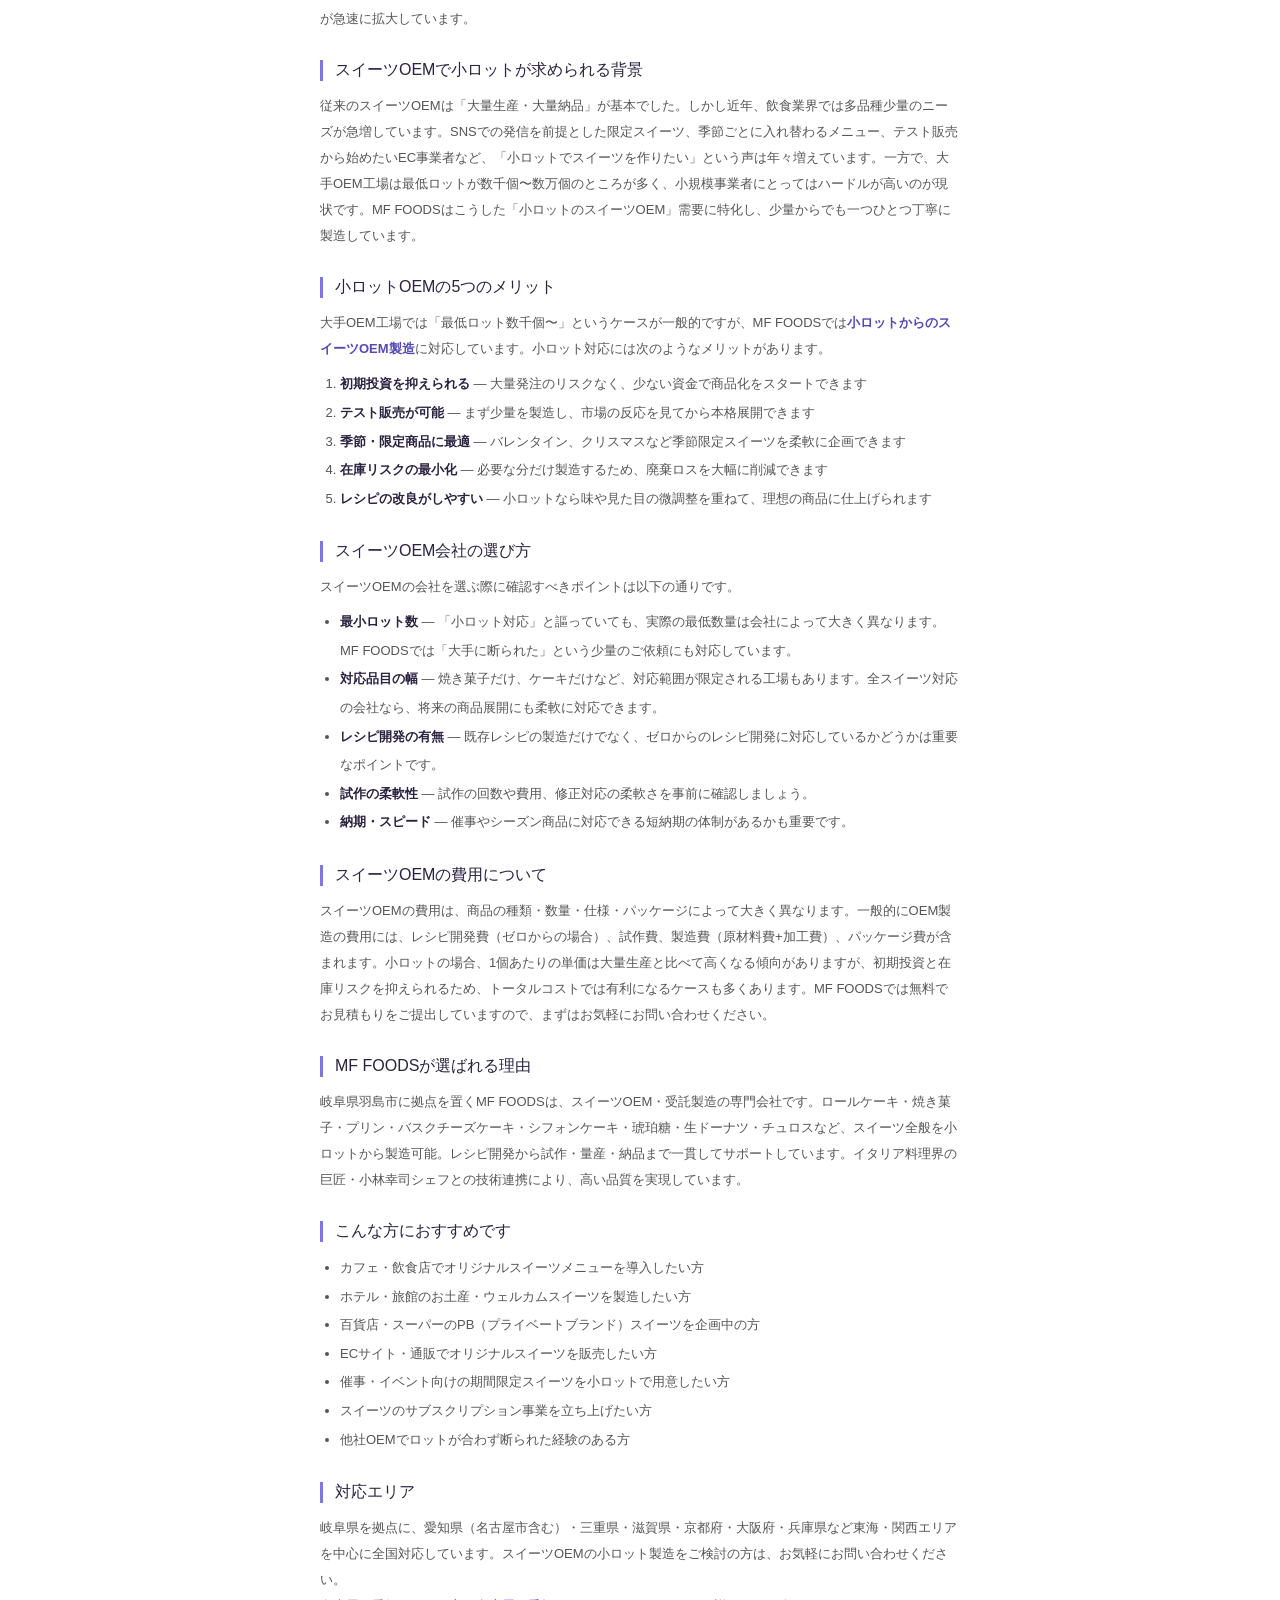
==== commit 0a3e950a: "SEO: 名古屋・愛知向けエリアページを新設 - area/nagoya.html: 名古屋・愛知の発注担当者向けページ（岐阜拠点からの対応を明記、既存デザイン踏襲、OGP/Twitterカード/JS" ====
--- a/index.html
+++ b/index.html
@@ -566,7 +566,8 @@
 
     <h3 style="font-size:16px;font-weight:500;color:#2a2340;margin:28px 0 12px;padding-left:12px;border-left:3px solid #7F77DD;">対応エリア</h3>
     <p style="font-size:13px;color:#555;line-height:2;">
-      岐阜県を拠点に、愛知県（名古屋市含む）・三重県・滋賀県・京都府・大阪府・兵庫県など東海・関西エリアを中心に全国対応しています。スイーツOEMの小ロット製造をご検討の方は、お気軽にお問い合わせください。
+      岐阜県を拠点に、愛知県（名古屋市含む）・三重県・滋賀県・京都府・大阪府・兵庫県など東海・関西エリアを中心に全国対応しています。スイーツOEMの小ロット製造をご検討の方は、お気軽にお問い合わせください。<br>
+      名古屋・愛知エリアの方は<a href="area/nagoya.html">名古屋・愛知のスイーツOEMについて</a>も詳しくご紹介しています。
     </p>
 
     <div style="margin-top:36px;background:#EEEDFE;border-radius:14px;padding:24px 20px;text-align:center;">
--- a/style.css
+++ b/style.css
@@ -52,7 +52,7 @@
 .target-section { background:#fafaf8; padding:40px 20px 52px; }
 .section-heading { text-align:center; margin-bottom:28px; }
 .section-heading span { display:block; font-size:11px; color:#9f97e8; letter-spacing:0.12em; margin-bottom:8px; }
-.section-heading h2 { font-size:20px; font-weight:400; letter-spacing:0.04em; }
+.section-heading h1, .section-heading h2 { font-size:20px; font-weight:400; letter-spacing:0.04em; }
 .section-heading p { font-size:13px; color:#888; margin-top:10px; line-height:1.8; }
 
 .target-card { background:#fff; border:1px solid #e4e2da; border-radius:14px; overflow:hidden; margin-bottom:20px; }
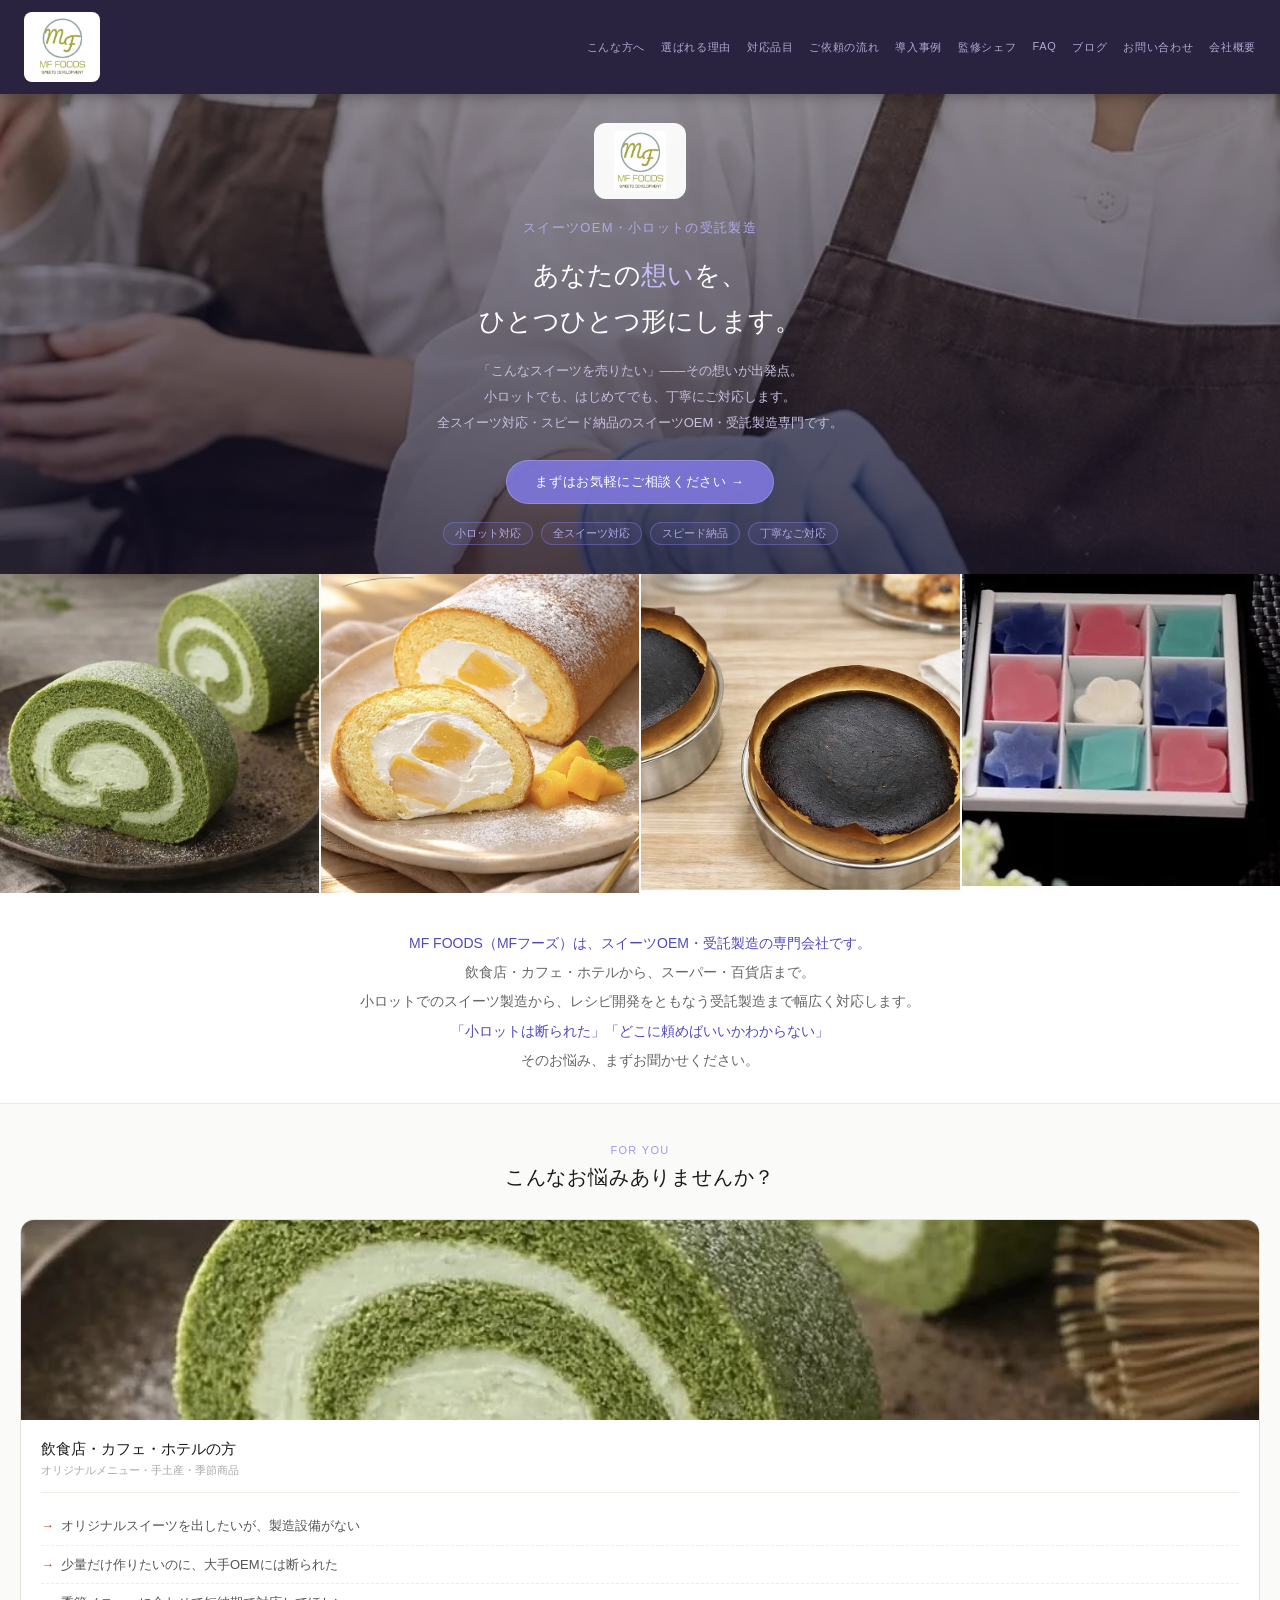
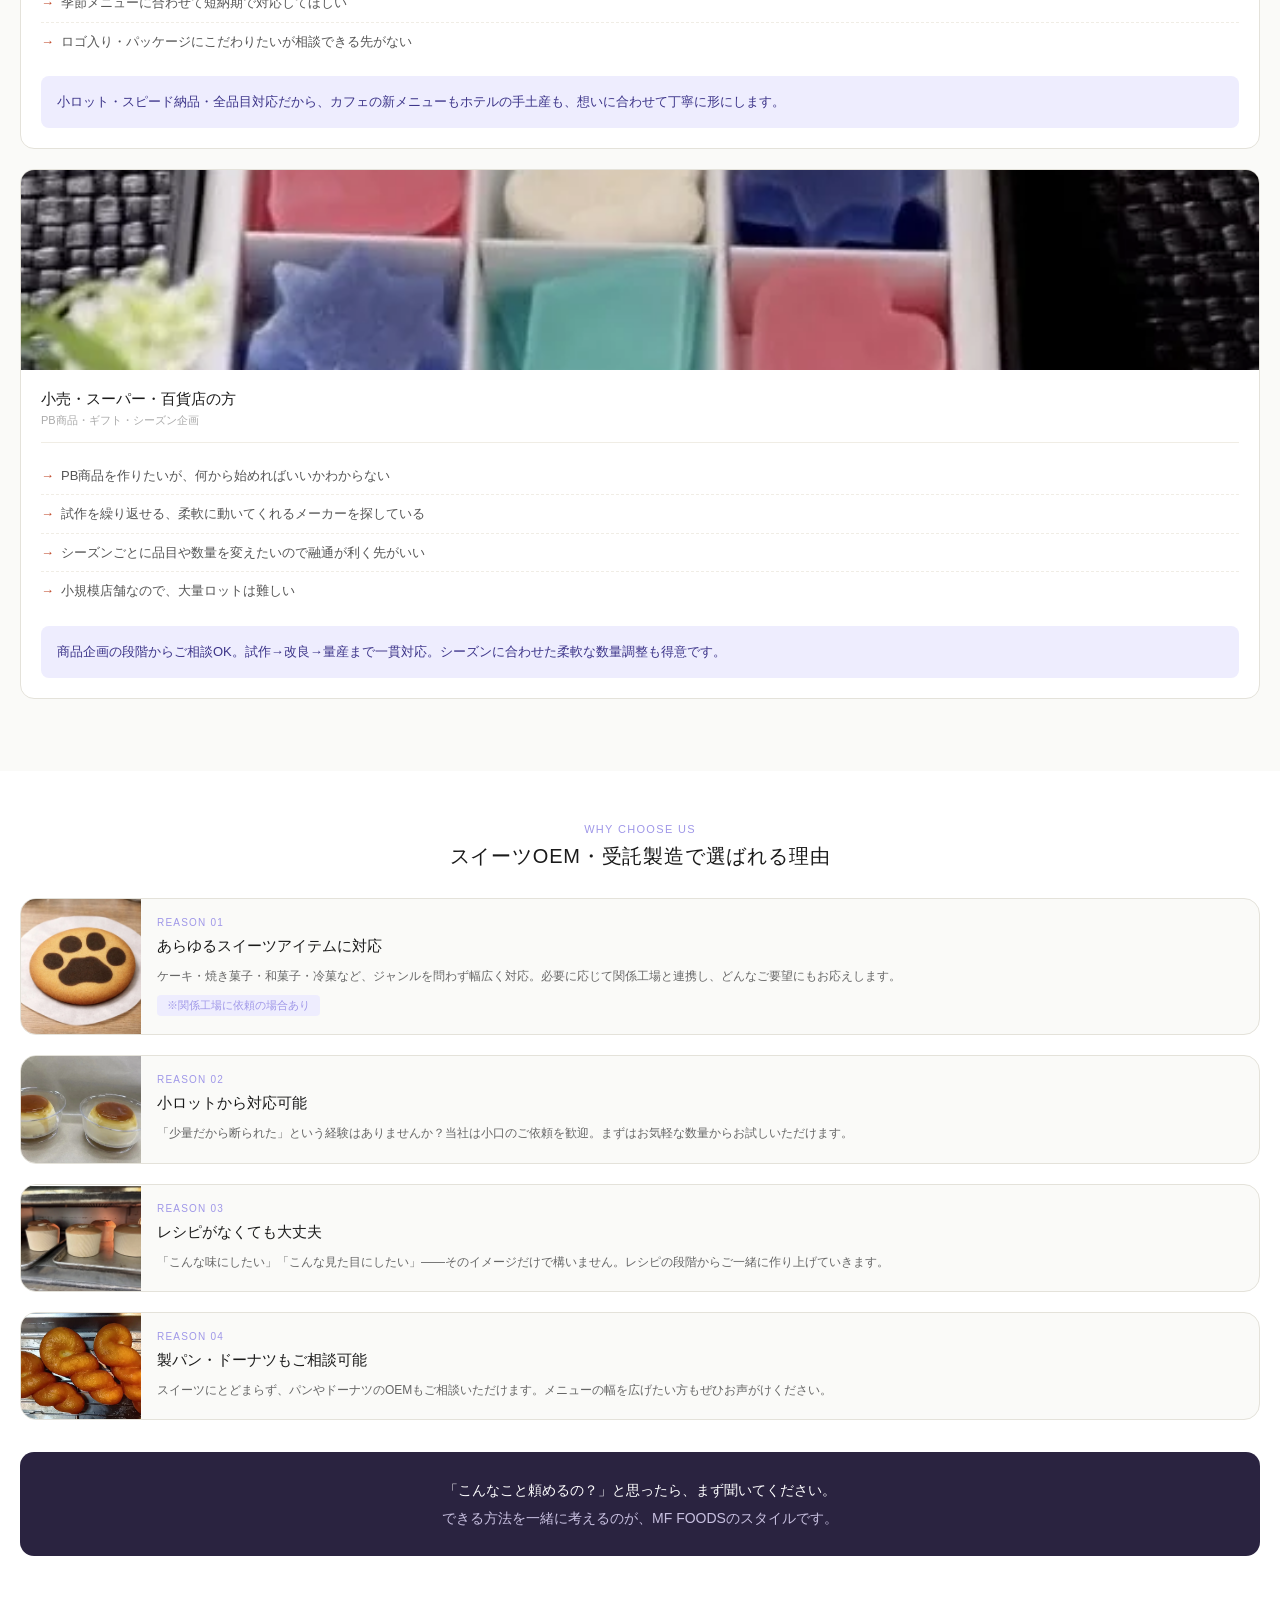
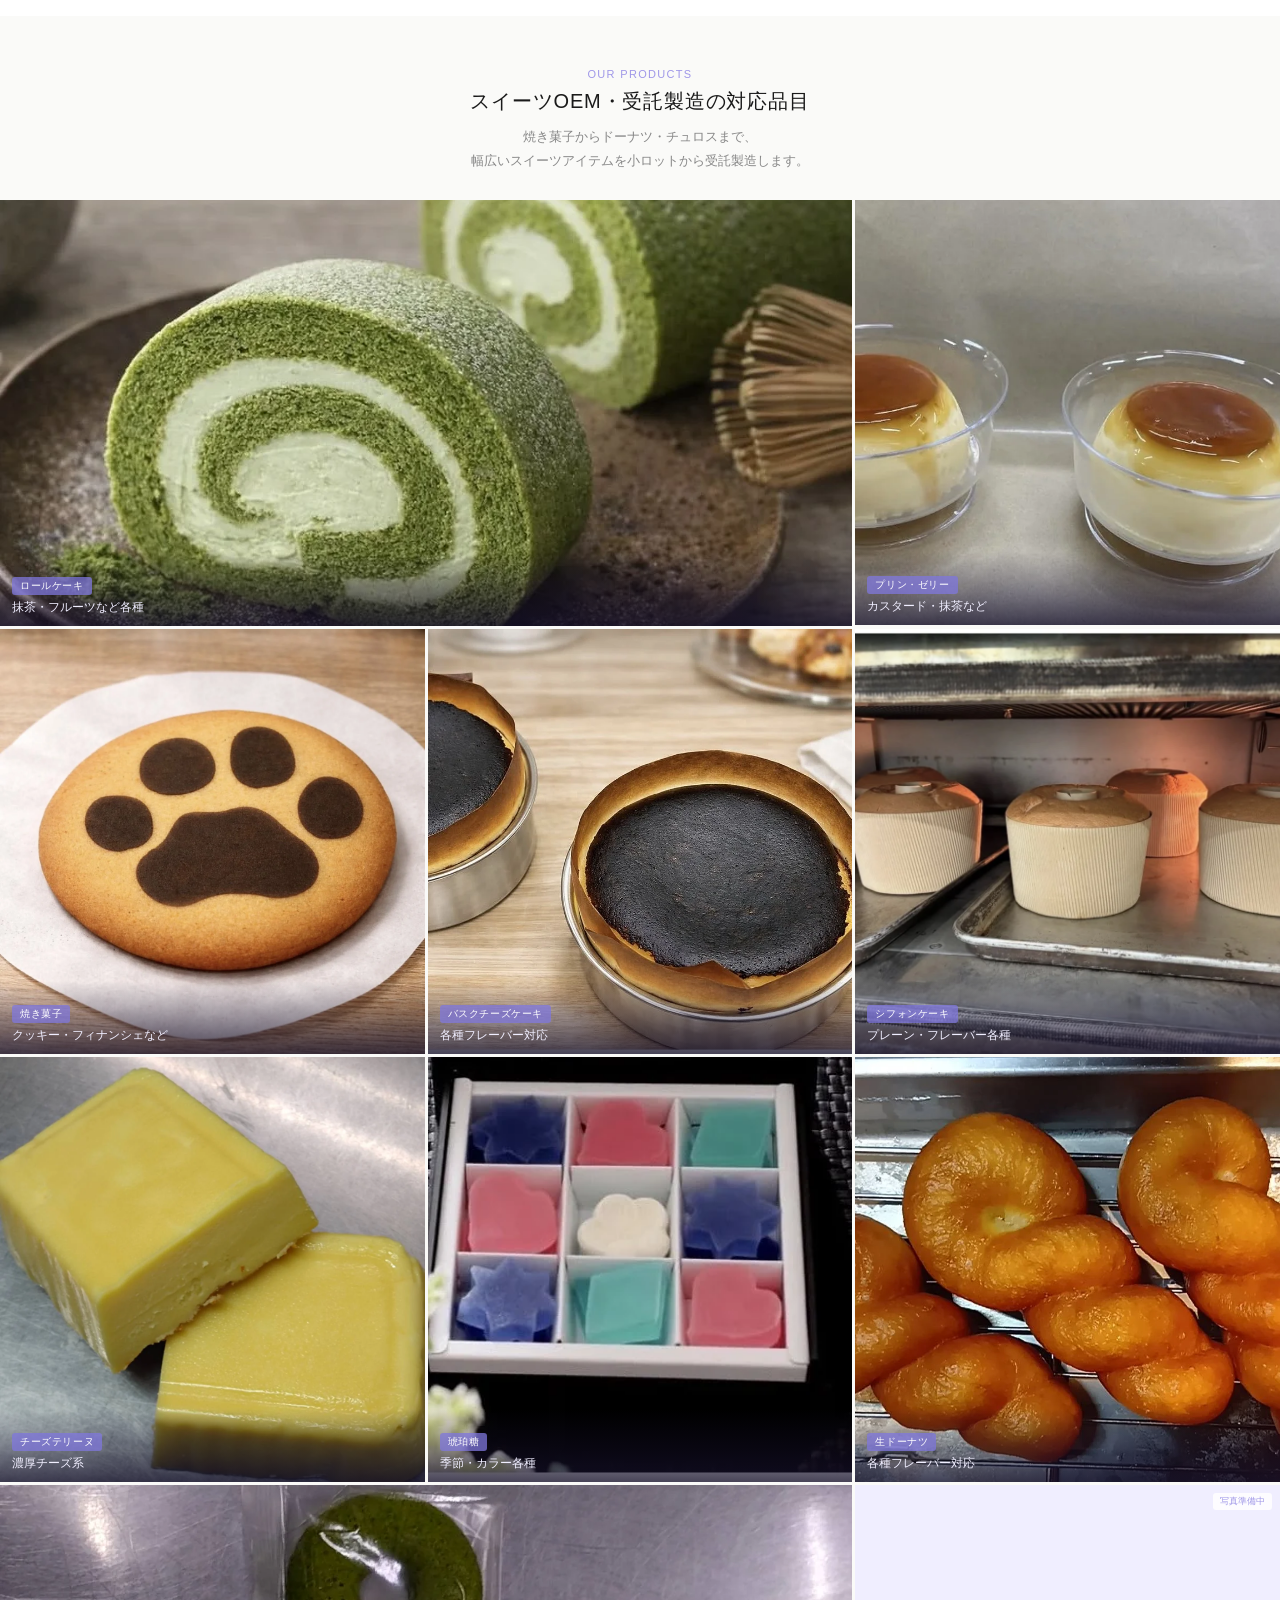
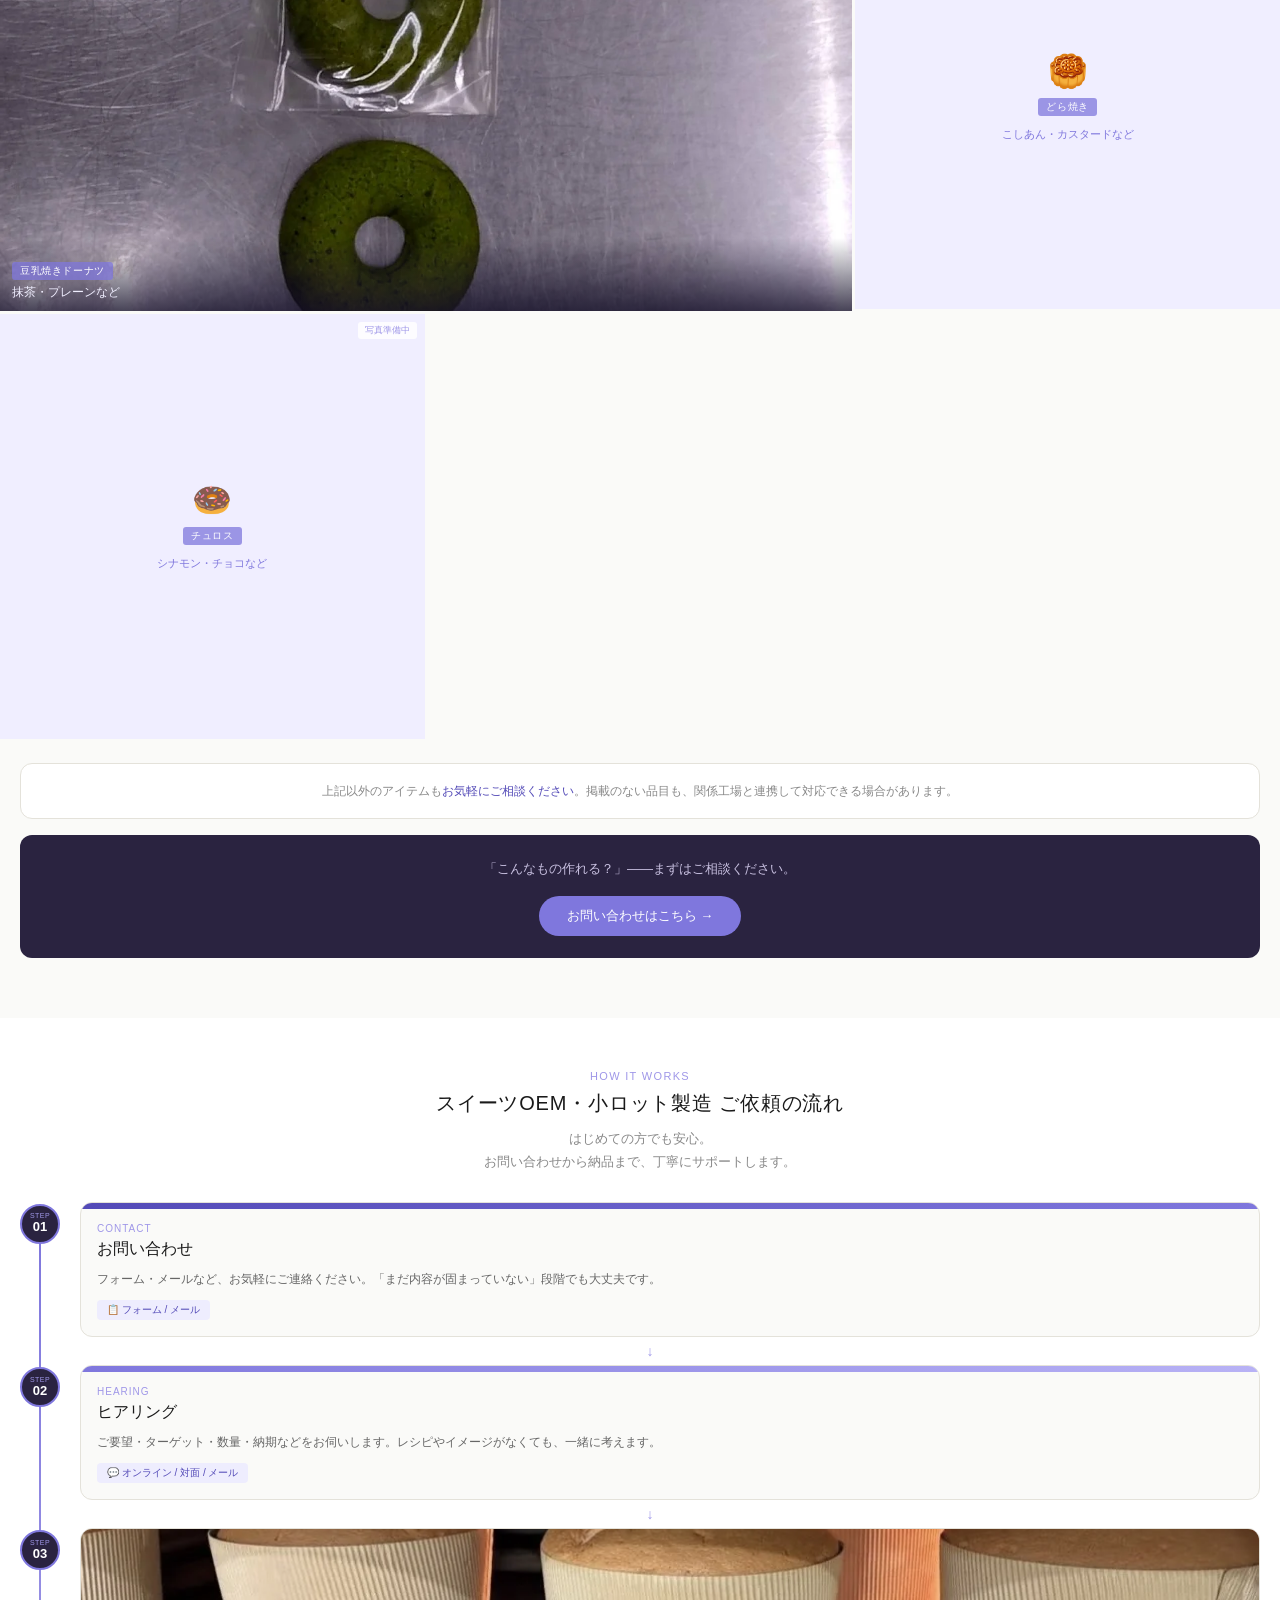
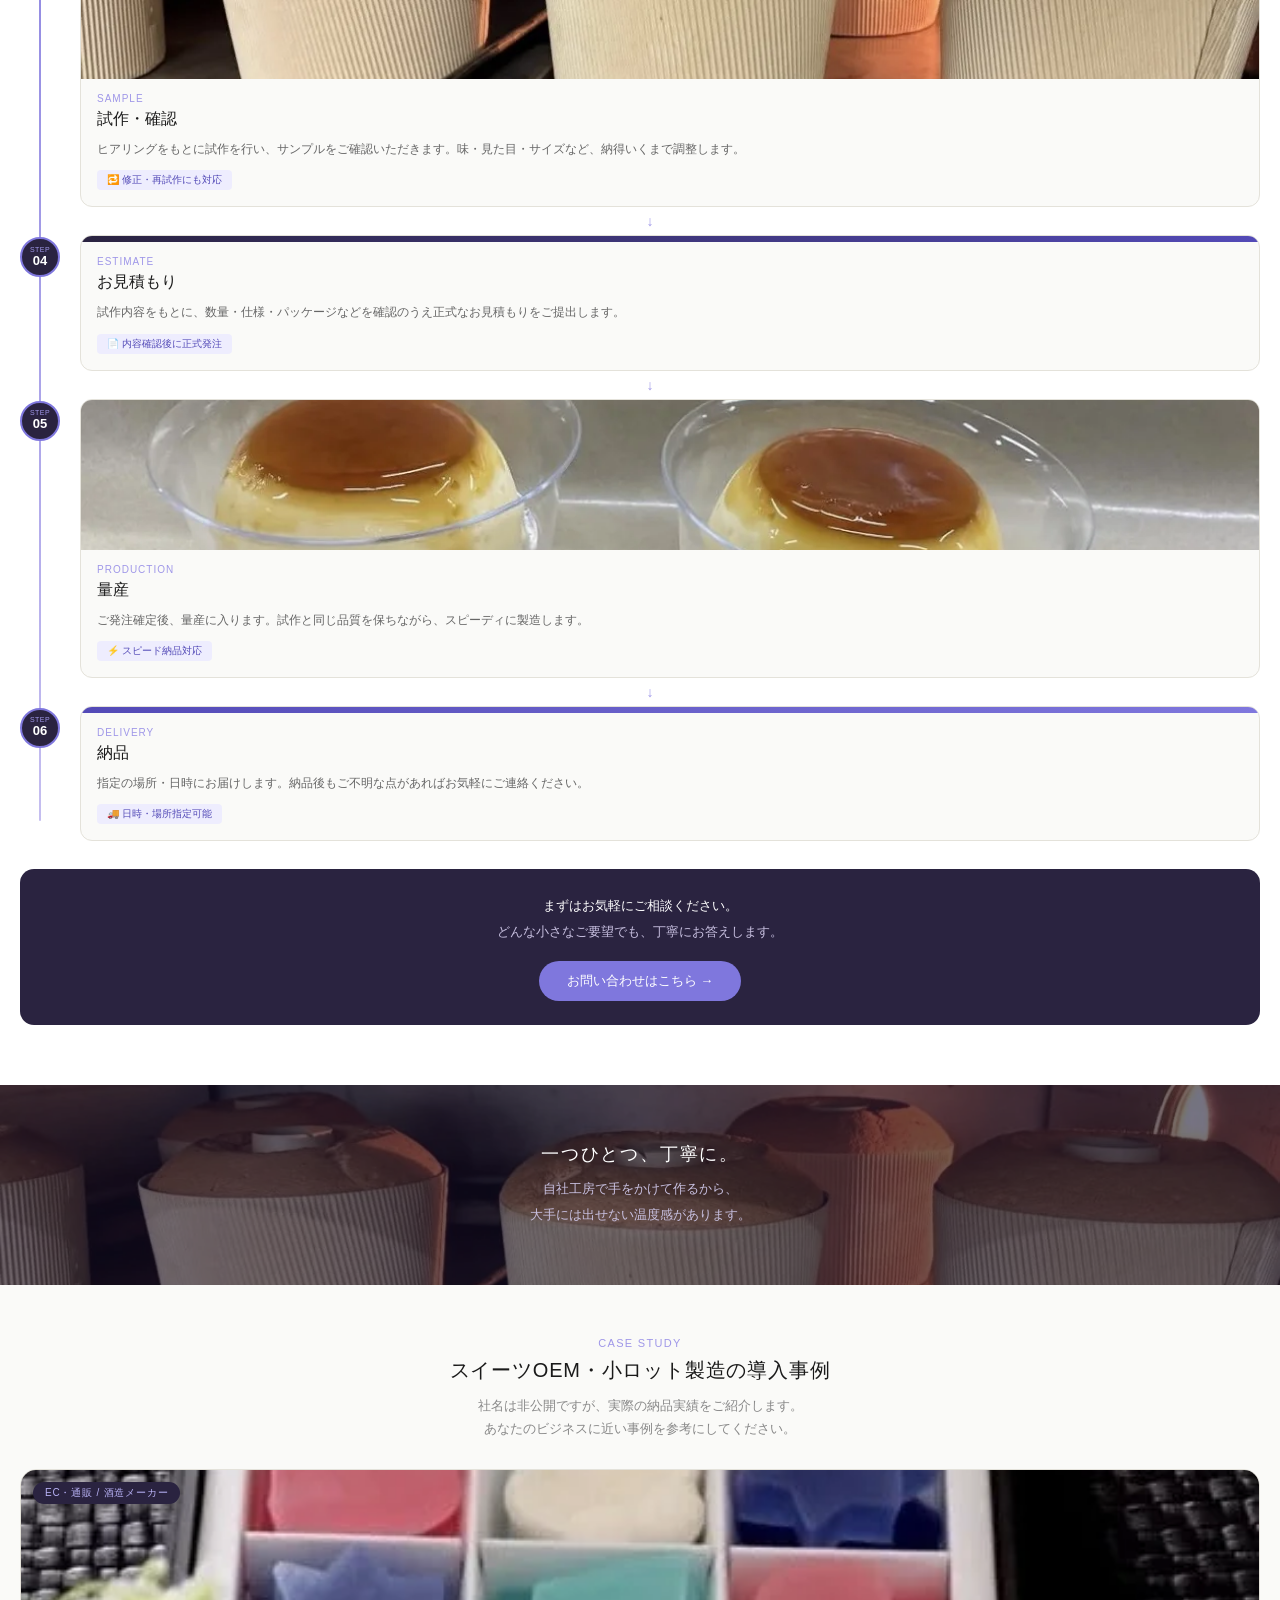
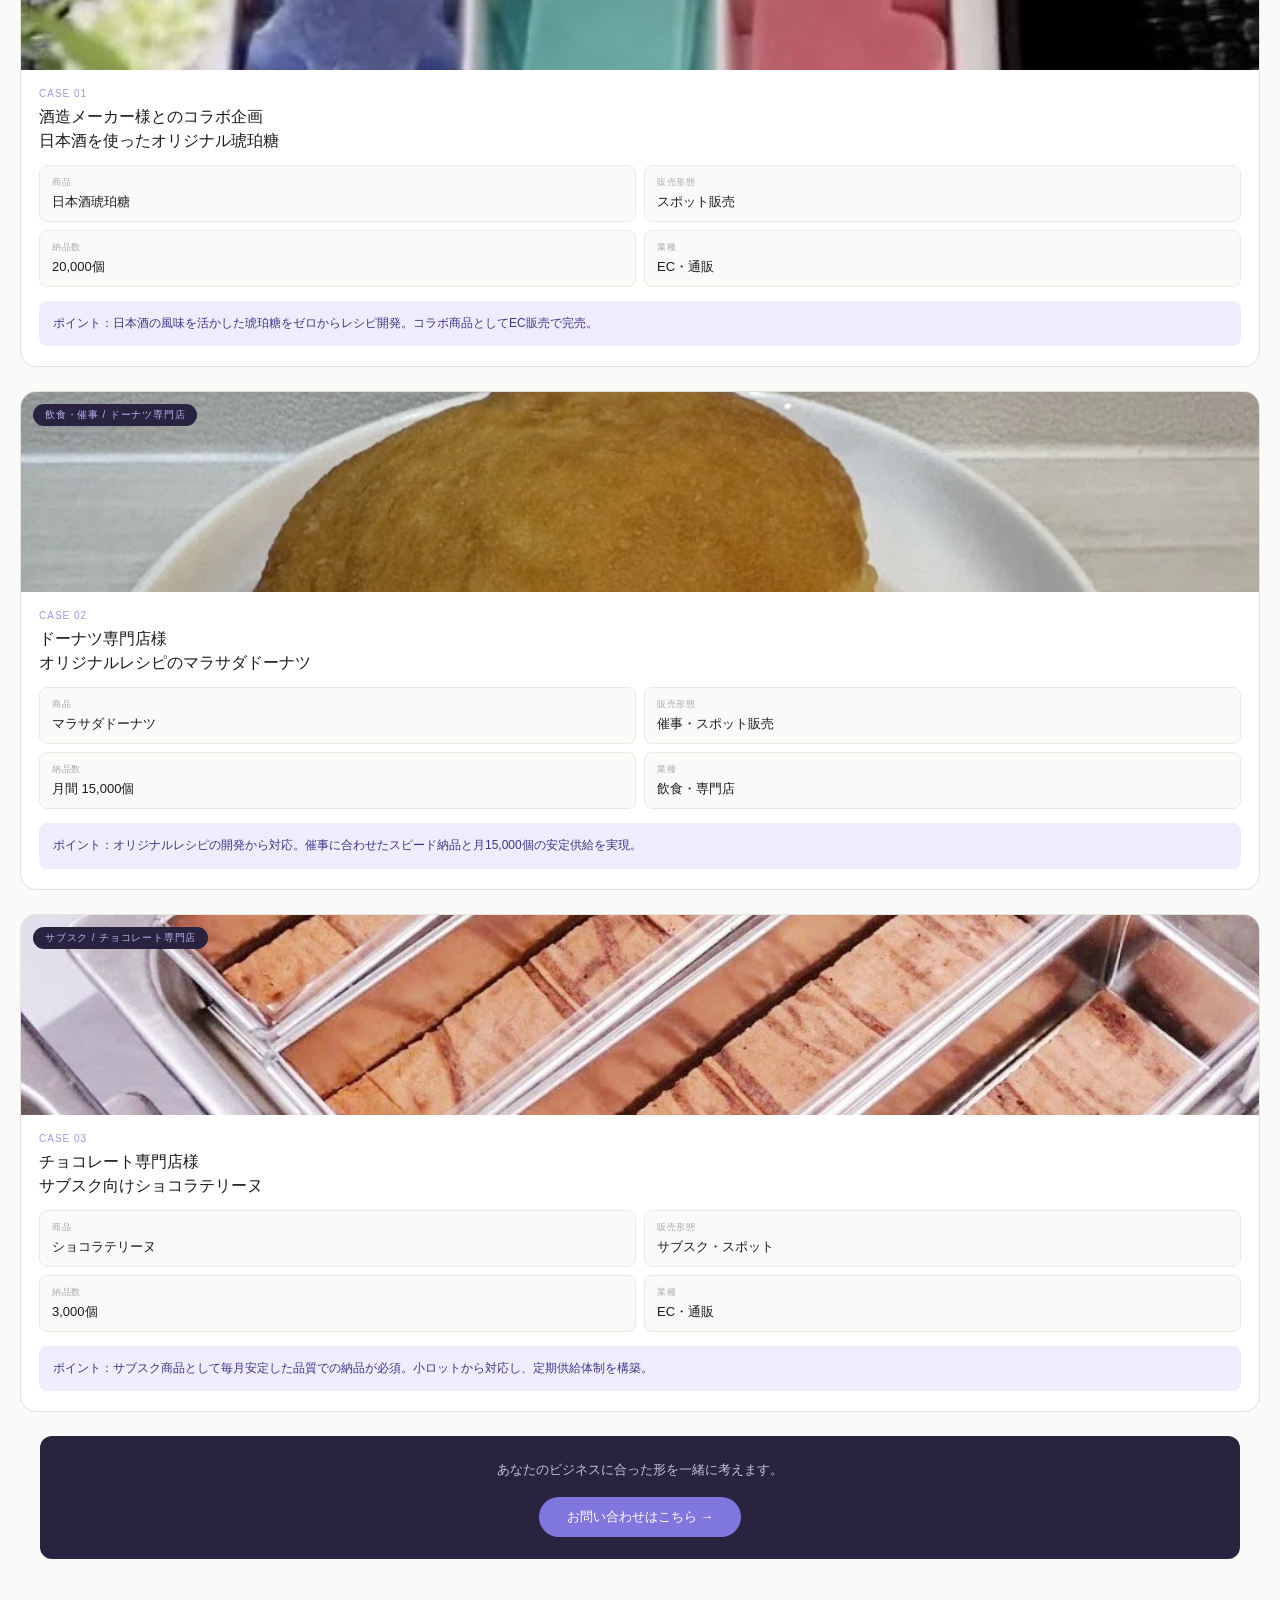
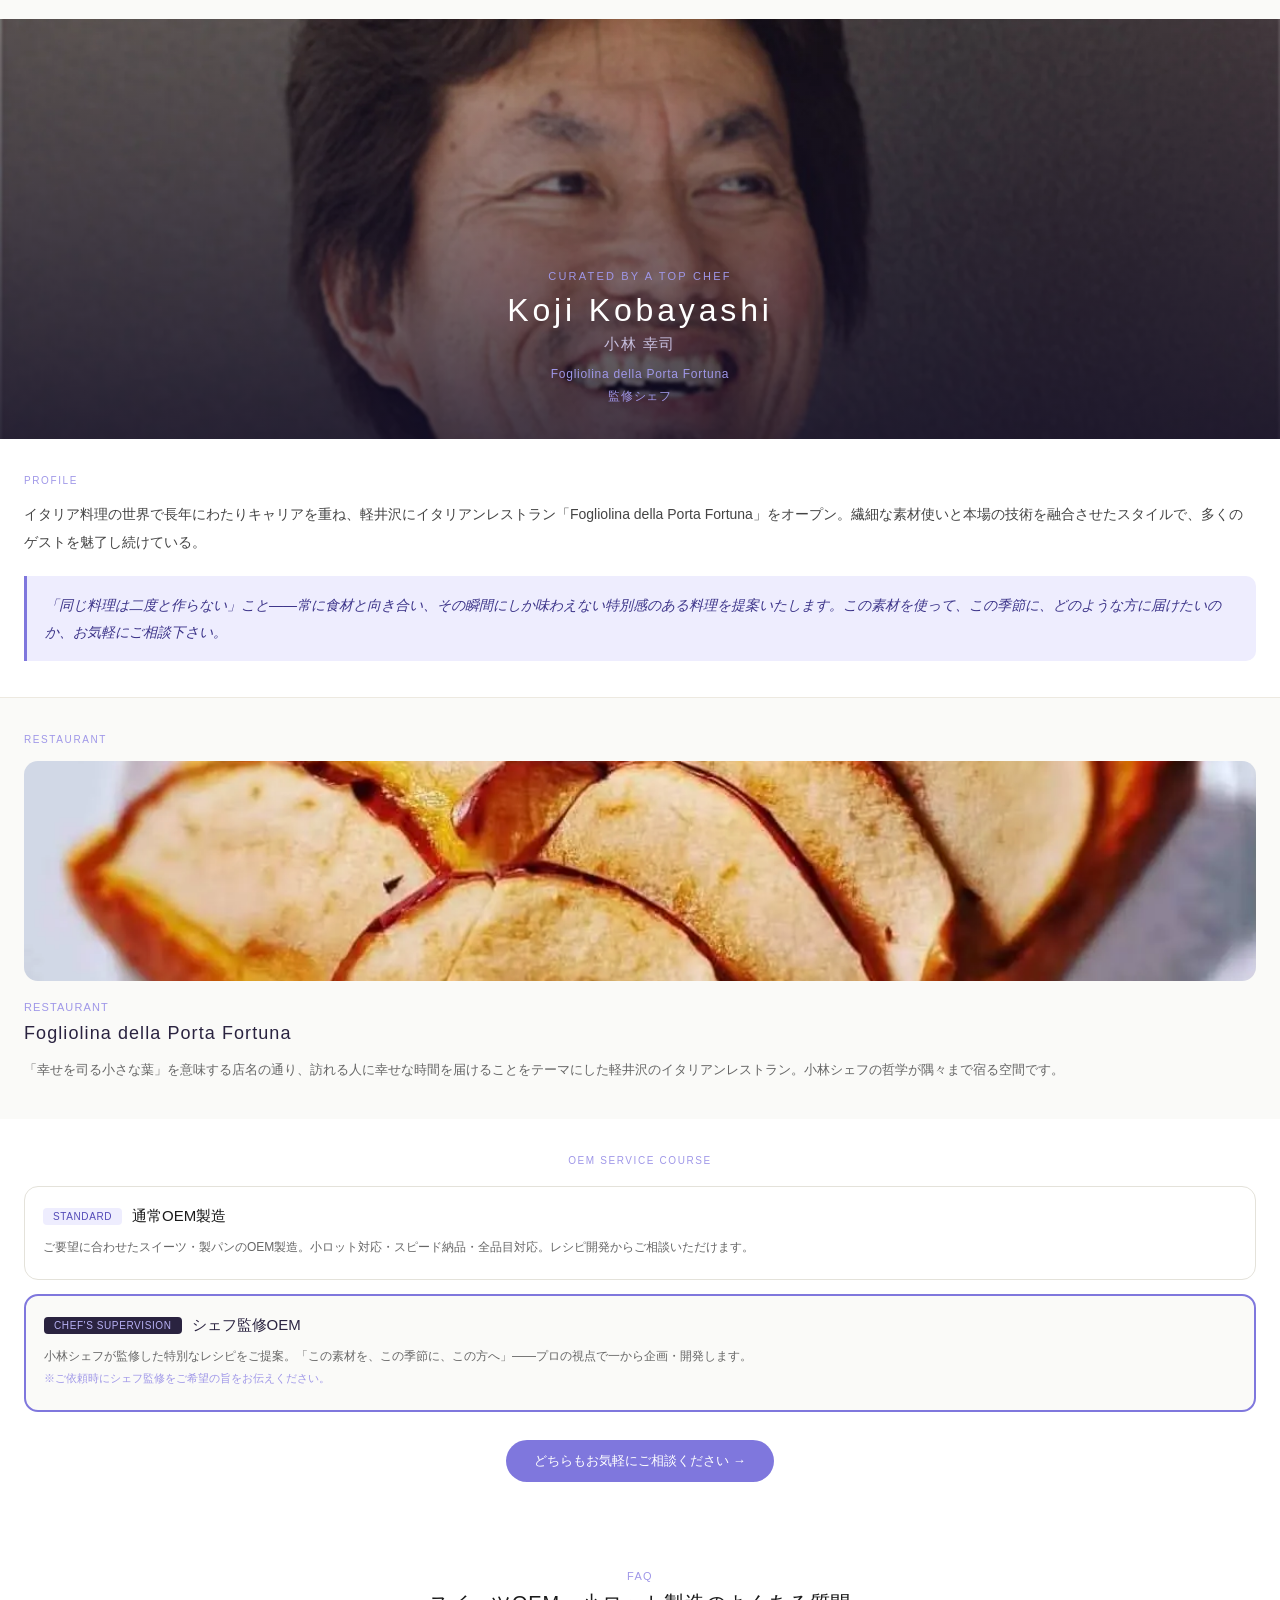
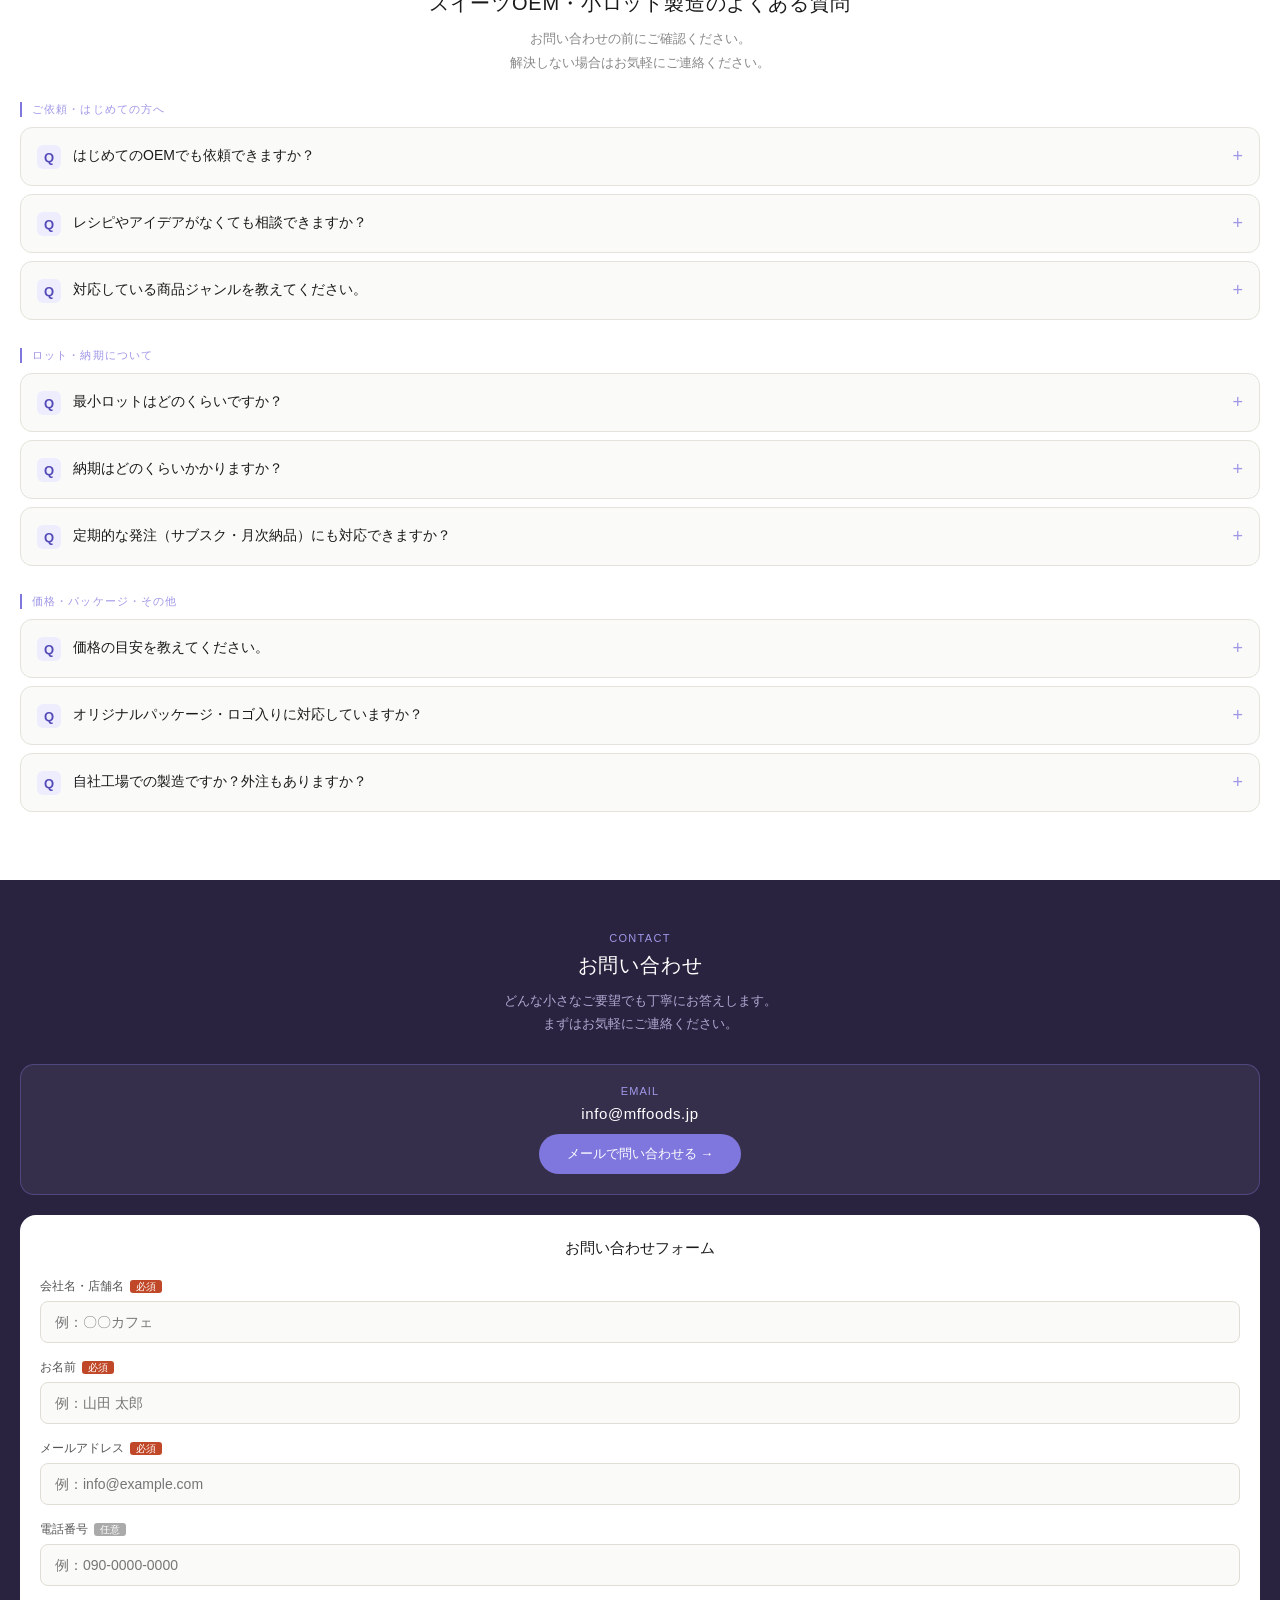
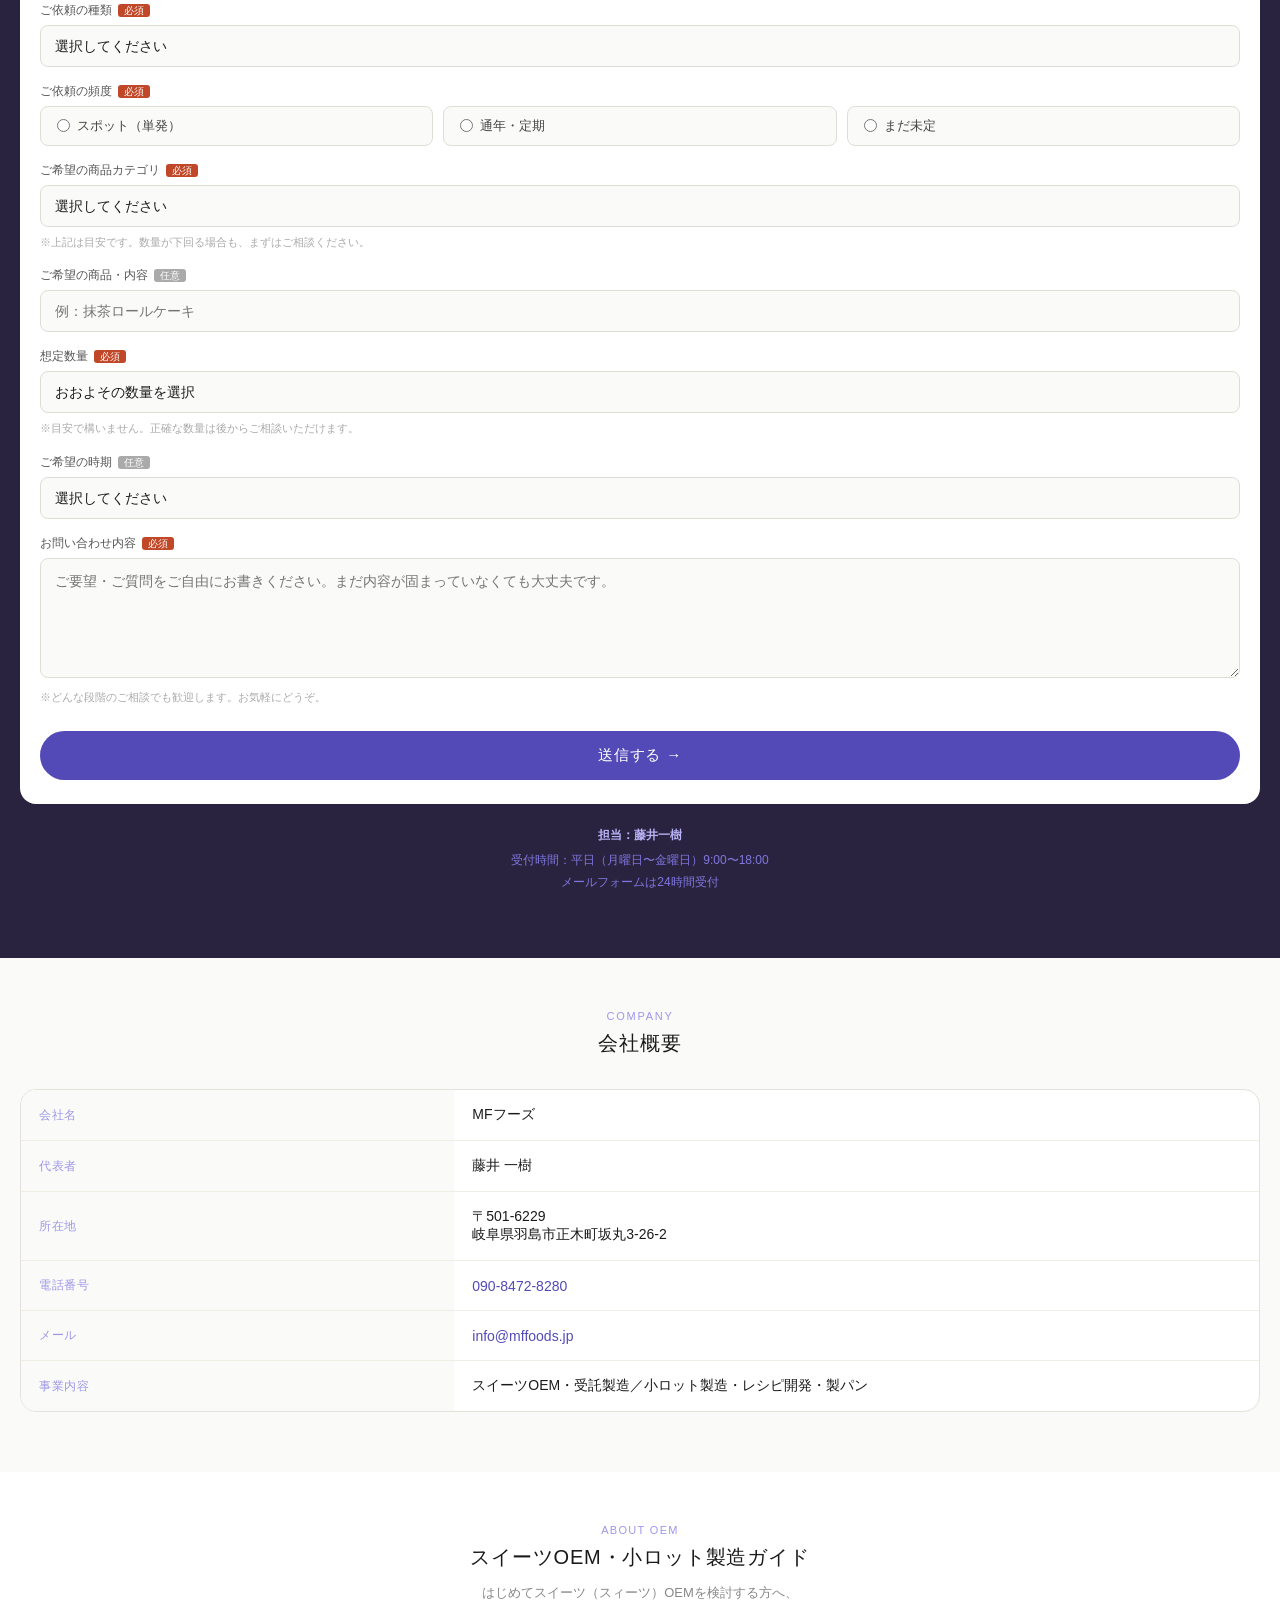
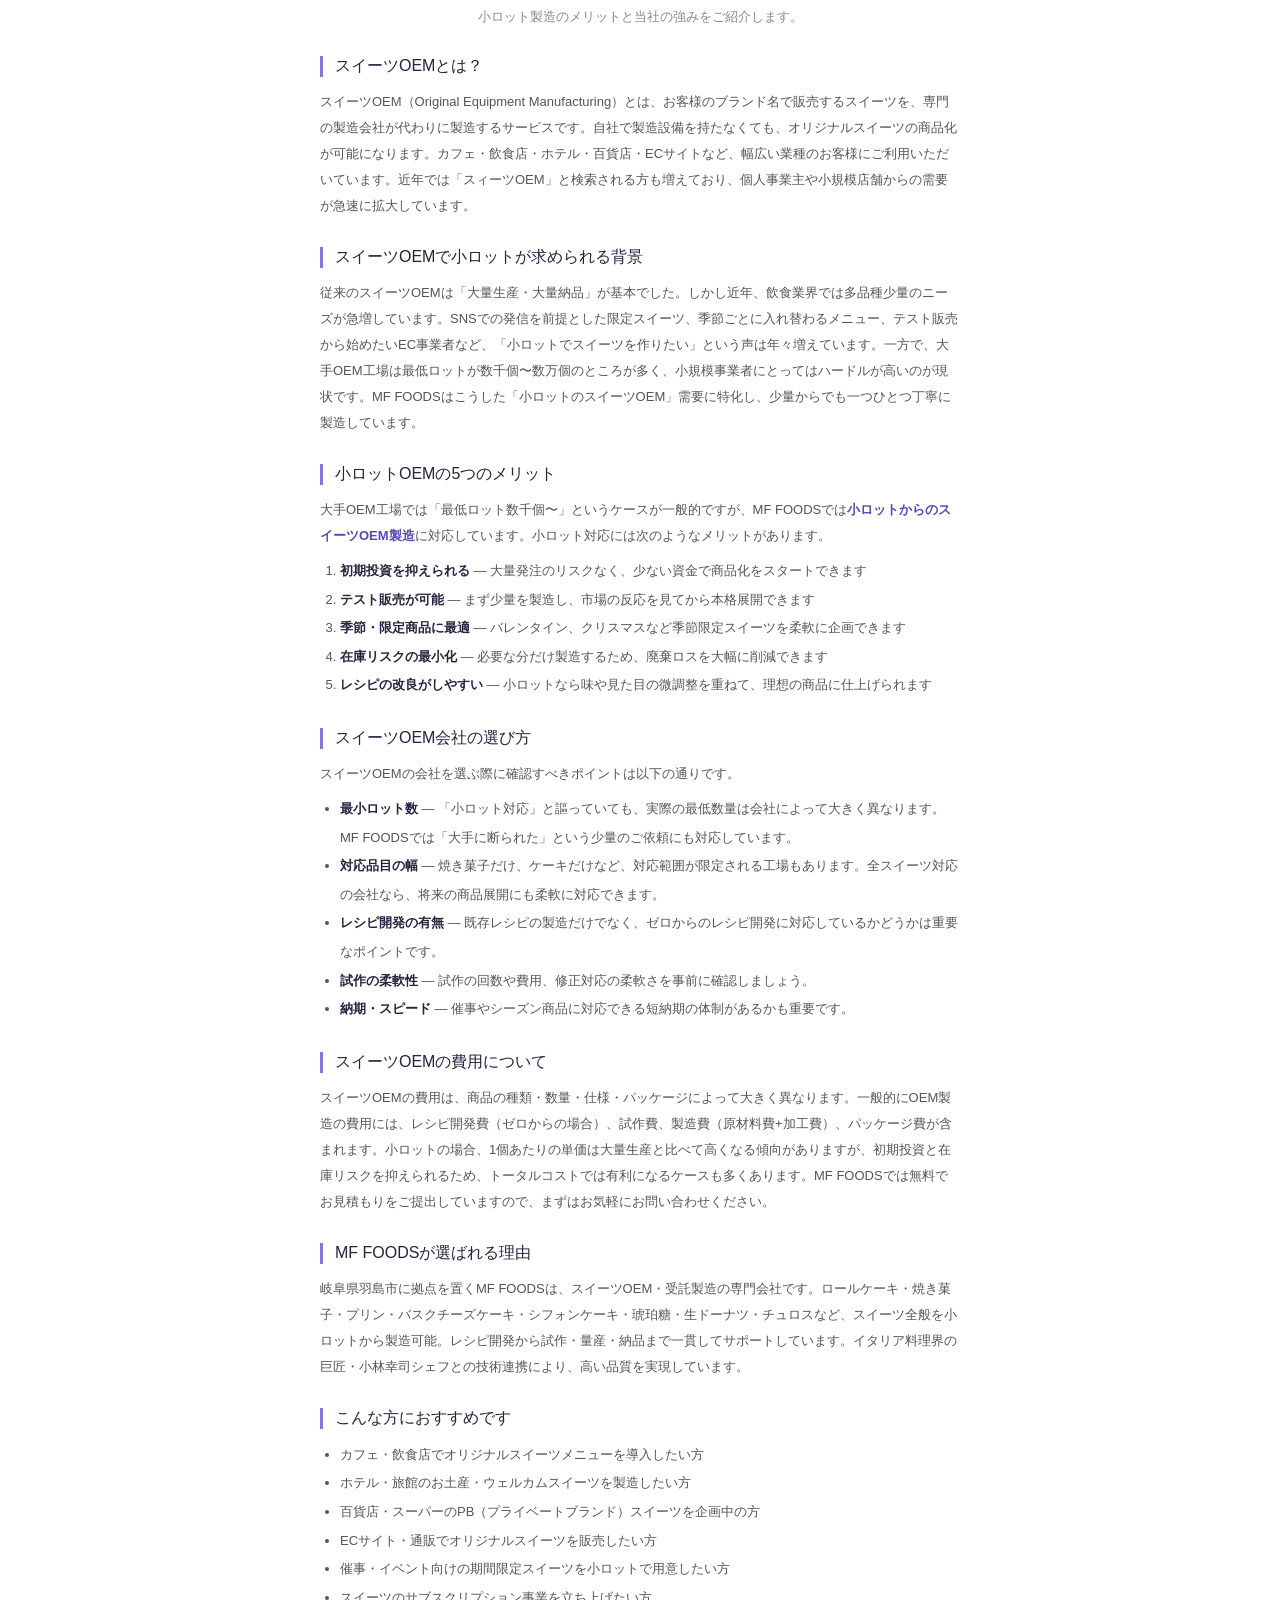
==== commit a3932c9f: "最小ロットの目安を明示・問い合わせフォームに商品カテゴリと希望時期を追加 - FAQ（構造化データ／本文表示の両方）の「最小ロット」回答に目安を追記   ケーキ・テリーヌ類=100個〜／プリン・ゼリー" ====
--- a/index.html
+++ b/index.html
@@ -13,7 +13,6 @@
 </script>
 <title>スイーツOEM・受託製造｜小ロット対応のMF FOODS（岐阜・MFフーズ）</title>
 <meta name="description" content="スイーツOEM・受託製造の専門会社MF FOODS（MFフーズ）。小ロットから、ロールケーキ・焼き菓子・プリン・ドーナツなど全スイーツを製造。飲食店・カフェ・ホテル・百貨店向けにレシピ開発からスピード納品まで対応。岐阜県羽島市。まずはお気軽にご相談ください。">
-<meta name="keywords" content="スイーツOEM,スィーツOEM,スイーツ受託製造,スイーツOEM小ロット,スィーツOEM小ロット,スイーツOEM専門,スイーツ製造委託,ロールケーキOEM,焼き菓子OEM,ドーナツOEM,プリンOEM,小ロットOEM,OEM製造,受託製造,小ロット製造,岐阜,羽島市,MFフーズ,MF FOODS">
 <meta name="author" content="MF FOODS（MFフーズ）">
 <meta name="robots" content="index, follow, max-image-preview:large">
 <link rel="canonical" href="https://mffoods.jp/">
@@ -121,7 +120,7 @@
         { "@type": "Question", "name": "はじめてのOEMでも依頼できますか？", "acceptedAnswer": { "@type": "Answer", "text": "はい、もちろんです。はじめての方こそ大歓迎です。「何から始めればいいかわからない」という段階からご相談いただけます。ヒアリングから丁寧にサポートします。" } },
         { "@type": "Question", "name": "レシピやアイデアがなくても相談できますか？", "acceptedAnswer": { "@type": "Answer", "text": "できます。「こんな商品を売りたい」というイメージだけで構いません。レシピの開発からご一緒に進めることが可能です。" } },
         { "@type": "Question", "name": "対応している商品ジャンルを教えてください。", "acceptedAnswer": { "@type": "Answer", "text": "スイーツ全般（ロールケーキ・焼き菓子・プリン・ゼリー・シフォンケーキ・バスクチーズケーキ・チーズテリーヌ・琥珀糖・どら焼きなど）に加え、生ドーナツ・豆乳焼きドーナツ・チュロスなど製パン系もご相談いただけます。" } },
-        { "@type": "Question", "name": "最小ロットはどのくらいですか？", "acceptedAnswer": { "@type": "Answer", "text": "商品によって異なりますが、少量からご相談いただけます。「大手に断られた」という数量でもお気軽にお問い合わせください。" } },
+        { "@type": "Question", "name": "最小ロットはどのくらいですか？", "acceptedAnswer": { "@type": "Answer", "text": "商品によって異なります。目安として、ケーキ・テリーヌなど単価のあるお菓子は100個程度から、プリン・ゼリー類は500個程度から、クッキー・ドーナツなどの焼き菓子は1,000個程度からご相談いただいています。あくまで目安ですので、「大手に断られた」という数量でもまずはお気軽にお問い合わせください。" } },
         { "@type": "Question", "name": "納期はどのくらいかかりますか？", "acceptedAnswer": { "@type": "Answer", "text": "商品や数量によって異なりますが、試作から量産まで含めると通常2〜4週間程度を目安にしています。急ぎのご依頼も可能な限り対応しますので、まずはご相談ください。" } },
         { "@type": "Question", "name": "定期的な発注（サブスク・月次納品）にも対応できますか？", "acceptedAnswer": { "@type": "Answer", "text": "はい、対応可能です。毎月一定数量を納品するサブスク型や、シーズンごとの定期発注にも柔軟に対応しています。安定した供給体制を一緒に構築していきます。" } },
         { "@type": "Question", "name": "価格の目安を教えてください。", "acceptedAnswer": { "@type": "Answer", "text": "商品の種類・数量・仕様によって異なります。まず無料でお見積もりをご提出しますので、お気軽にお問い合わせください。" } },
@@ -208,7 +207,7 @@
 
 <!-- ① ファーストビュー -->
 <section class="fv">
-  <img class="fv-img" src="images/fv-hero.webp" alt="スイーツOEM・小ロット受託製造のMF FOODS（MFフーズ）岐阜県の製造工房" width="797" height="725">
+  <img class="fv-img" src="images/fv-hero.webp" alt="MF FOODS（MFフーズ）の製造スイーツと工房" width="797" height="725">
   <div class="fv-overlay">
     <div class="fv-logo-wrap"><img class="fv-logo" src="images/logo-header.webp" alt="MF FOODS"></div>
     <h1 class="fv-main"><span class="fv-kw">スイーツOEM・小ロットの受託製造</span>あなたの<em>想い</em>を、<br>ひとつひとつ形にします。</h1>
@@ -225,10 +224,10 @@
 
 <!-- ギャラリー -->
 <div class="gallery">
-  <div class="gallery-item"><img loading="lazy" decoding="async" src="images/gallery-matcha-roll.webp" alt="抹茶ロールケーキ スイーツOEM小ロット製造" width="300" height="300"></div>
-  <div class="gallery-item"><img loading="lazy" decoding="async" src="images/gallery-mango-roll.webp" alt="マンゴーロールケーキ スイーツOEM製造" width="300" height="300"></div>
-  <div class="gallery-item"><img loading="lazy" decoding="async" src="images/gallery-basque-cheese.webp" alt="バスクチーズケーキ OEM小ロット対応" width="300" height="300"></div>
-  <div class="gallery-item"><img loading="lazy" decoding="async" src="images/gallery-wagashi.webp" alt="和菓子アソート スイーツOEM小ロット対応" width="300" height="300"></div>
+  <div class="gallery-item"><img loading="lazy" decoding="async" src="images/gallery-matcha-roll.webp" alt="抹茶ロールケーキ" width="300" height="300"></div>
+  <div class="gallery-item"><img loading="lazy" decoding="async" src="images/gallery-mango-roll.webp" alt="マンゴーロールケーキ" width="300" height="300"></div>
+  <div class="gallery-item"><img loading="lazy" decoding="async" src="images/gallery-basque-cheese.webp" alt="バスクチーズケーキ" width="300" height="300"></div>
+  <div class="gallery-item"><img loading="lazy" decoding="async" src="images/gallery-wagashi.webp" alt="和菓子アソート" width="300" height="300"></div>
 </div>
 
 <!-- ② こんな方へ -->
@@ -238,7 +237,7 @@
 <section class="target-section" id="target">
   <div class="section-heading"><span>FOR YOU</span><h2>こんなお悩みありませんか？</h2></div>
   <div class="target-card">
-    <div class="target-card-img"><img loading="lazy" decoding="async" src="images/gallery-matcha-roll.webp" alt="カフェ・飲食店向けスイーツOEM 小ロット対応"></div>
+    <div class="target-card-img"><img loading="lazy" decoding="async" src="images/gallery-matcha-roll.webp" alt="カフェ・飲食店向けスイーツの一例（抹茶ロールケーキ）"></div>
     <div class="target-card-body">
       <div class="target-card-title">飲食店・カフェ・ホテルの方</div>
       <div class="target-card-sub">オリジナルメニュー・手土産・季節商品</div>
@@ -252,7 +251,7 @@
     </div>
   </div>
   <div class="target-card">
-    <div class="target-card-img"><img loading="lazy" decoding="async" src="images/gallery-wagashi.webp" alt="小売・百貨店向けスイーツOEM 小ロット対応"></div>
+    <div class="target-card-img"><img loading="lazy" decoding="async" src="images/gallery-wagashi.webp" alt="小売・百貨店向けスイーツの一例（和菓子アソート）"></div>
     <div class="target-card-body">
       <div class="target-card-title">小売・スーパー・百貨店の方</div>
       <div class="target-card-sub">PB商品・ギフト・シーズン企画</div>
@@ -271,8 +270,8 @@
 <section class="reasons-section" id="reasons">
   <div class="section-heading"><span>WHY CHOOSE US</span><h2>スイーツOEM・受託製造で選ばれる理由</h2></div>
   <div class="reason-card"><div class="reason-inner"><div class="reason-img"><img loading="lazy" decoding="async" src="images/reason-lineup.webp" alt="品目対応"></div><div class="reason-body"><div class="reason-num">REASON 01</div><div class="reason-title">あらゆるスイーツアイテムに対応</div><div class="reason-desc">ケーキ・焼き菓子・和菓子・冷菓など、ジャンルを問わず幅広く対応。必要に応じて関係工場と連携し、どんなご要望にもお応えします。</div><span class="reason-note">※関係工場に依頼の場合あり</span></div></div></div>
-  <div class="reason-card"><div class="reason-inner"><div class="reason-img"><img loading="lazy" decoding="async" src="images/reason-small-lot.webp" alt="スイーツOEM 小ロットから対応可能"></div><div class="reason-body"><div class="reason-num">REASON 02</div><div class="reason-title">小ロットから対応可能</div><div class="reason-desc">「少量だから断られた」という経験はありませんか？当社は小口のご依頼を歓迎。まずはお気軽な数量からお試しいただけます。</div></div></div></div>
-  <div class="reason-card"><div class="reason-inner"><div class="reason-img"><img loading="lazy" decoding="async" src="images/reason-recipe.webp" alt="スイーツOEM レシピ開発から対応"></div><div class="reason-body"><div class="reason-num">REASON 03</div><div class="reason-title">レシピがなくても大丈夫</div><div class="reason-desc">「こんな味にしたい」「こんな見た目にしたい」——そのイメージだけで構いません。レシピの段階からご一緒に作り上げていきます。</div></div></div></div>
+  <div class="reason-card"><div class="reason-inner"><div class="reason-img"><img loading="lazy" decoding="async" src="images/reason-small-lot.webp" alt=""></div><div class="reason-body"><div class="reason-num">REASON 02</div><div class="reason-title">小ロットから対応可能</div><div class="reason-desc">「少量だから断られた」という経験はありませんか？当社は小口のご依頼を歓迎。まずはお気軽な数量からお試しいただけます。</div></div></div></div>
+  <div class="reason-card"><div class="reason-inner"><div class="reason-img"><img loading="lazy" decoding="async" src="images/reason-recipe.webp" alt=""></div><div class="reason-body"><div class="reason-num">REASON 03</div><div class="reason-title">レシピがなくても大丈夫</div><div class="reason-desc">「こんな味にしたい」「こんな見た目にしたい」——そのイメージだけで構いません。レシピの段階からご一緒に作り上げていきます。</div></div></div></div>
   <div class="reason-card"><div class="reason-inner"><div class="reason-img"><img loading="lazy" decoding="async" src="images/reason-bread-donut.webp" alt="パン・ドーナツ"></div><div class="reason-body"><div class="reason-num">REASON 04</div><div class="reason-title">製パン・ドーナツもご相談可能</div><div class="reason-desc">スイーツにとどまらず、パンやドーナツのOEMもご相談いただけます。メニューの幅を広げたい方もぜひお声がけください。</div></div></div></div>
   <div class="reasons-footer"><p><strong>「こんなこと頼めるの？」と思ったら、まず聞いてください。</strong><br>できる方法を一緒に考えるのが、MF FOODSのスタイルです。</p></div>
 </section>
@@ -305,11 +304,11 @@
     <div class="step-arrow">↓</div>
     <div class="step"><div class="step-badge"><div class="step-num"><span>STEP</span><strong>02</strong></div></div><div class="step-card" style="margin-bottom:0"><div class="step-card-bar bar-04"></div><div class="step-body"><div class="step-label">HEARING</div><div class="step-title">ヒアリング</div><div class="step-desc">ご要望・ターゲット・数量・納期などをお伺いします。レシピやイメージがなくても、一緒に考えます。</div><span class="step-tag">💬 オンライン / 対面 / メール</span></div></div></div>
     <div class="step-arrow">↓</div>
-    <div class="step"><div class="step-badge"><div class="step-num"><span>STEP</span><strong>03</strong></div></div><div class="step-card" style="margin-bottom:0"><div class="step-card-img"><img loading="lazy" decoding="async" src="images/reason-recipe.webp" alt="スイーツOEM 試作・サンプル製造"></div><div class="step-body"><div class="step-label">SAMPLE</div><div class="step-title">試作・確認</div><div class="step-desc">ヒアリングをもとに試作を行い、サンプルをご確認いただきます。味・見た目・サイズなど、納得いくまで調整します。</div><span class="step-tag">🔁 修正・再試作にも対応</span></div></div></div>
+    <div class="step"><div class="step-badge"><div class="step-num"><span>STEP</span><strong>03</strong></div></div><div class="step-card" style="margin-bottom:0"><div class="step-card-img"><img loading="lazy" decoding="async" src="images/reason-recipe.webp" alt=""></div><div class="step-body"><div class="step-label">SAMPLE</div><div class="step-title">試作・確認</div><div class="step-desc">ヒアリングをもとに試作を行い、サンプルをご確認いただきます。味・見た目・サイズなど、納得いくまで調整します。</div><span class="step-tag">🔁 修正・再試作にも対応</span></div></div></div>
     <div class="step-arrow">↓</div>
     <div class="step"><div class="step-badge"><div class="step-num"><span>STEP</span><strong>04</strong></div></div><div class="step-card" style="margin-bottom:0"><div class="step-card-bar bar-05"></div><div class="step-body"><div class="step-label">ESTIMATE</div><div class="step-title">お見積もり</div><div class="step-desc">試作内容をもとに、数量・仕様・パッケージなどを確認のうえ正式なお見積もりをご提出します。</div><span class="step-tag">📄 内容確認後に正式発注</span></div></div></div>
     <div class="step-arrow">↓</div>
-    <div class="step"><div class="step-badge"><div class="step-num"><span>STEP</span><strong>05</strong></div></div><div class="step-card" style="margin-bottom:0"><div class="step-card-img"><img loading="lazy" decoding="async" src="images/reason-small-lot.webp" alt="スイーツOEM 小ロット量産体制"></div><div class="step-body"><div class="step-label">PRODUCTION</div><div class="step-title">量産</div><div class="step-desc">ご発注確定後、量産に入ります。試作と同じ品質を保ちながら、スピーディに製造します。</div><span class="step-tag">⚡ スピード納品対応</span></div></div></div>
+    <div class="step"><div class="step-badge"><div class="step-num"><span>STEP</span><strong>05</strong></div></div><div class="step-card" style="margin-bottom:0"><div class="step-card-img"><img loading="lazy" decoding="async" src="images/reason-small-lot.webp" alt=""></div><div class="step-body"><div class="step-label">PRODUCTION</div><div class="step-title">量産</div><div class="step-desc">ご発注確定後、量産に入ります。試作と同じ品質を保ちながら、スピーディに製造します。</div><span class="step-tag">⚡ スピード納品対応</span></div></div></div>
     <div class="step-arrow">↓</div>
     <div class="step"><div class="step-badge"><div class="step-num"><span>STEP</span><strong>06</strong></div></div><div class="step-card" style="margin-bottom:0"><div class="step-card-bar bar-02"></div><div class="step-body"><div class="step-label">DELIVERY</div><div class="step-title">納品</div><div class="step-desc">指定の場所・日時にお届けします。納品後もご不明な点があればお気軽にご連絡ください。</div><span class="step-tag">🚚 日時・場所指定可能</span></div></div></div>
   </div>
@@ -318,7 +317,7 @@
 
 <!-- 工房バナー -->
 <div class="factory-banner">
-  <img loading="lazy" decoding="async" src="images/reason-recipe.webp" alt="MF FOODS スイーツOEM・小ロット製造の工房">
+  <img loading="lazy" decoding="async" src="images/reason-recipe.webp" alt="MF FOODSの製造工房">
   <div class="factory-overlay"><strong>一つひとつ、丁寧に。</strong><p>自社工房で手をかけて作るから、<br>大手には出せない温度感があります。</p></div>
 </div>
 
@@ -326,7 +325,7 @@
 <section class="cases-section" id="cases">
   <div class="section-heading"><span>CASE STUDY</span><h2>スイーツOEM・小ロット製造の導入事例</h2><p>社名は非公開ですが、実際の納品実績をご紹介します。<br>あなたのビジネスに近い事例を参考にしてください。</p></div>
   <div class="case-card"><div class="case-img"><img loading="lazy" decoding="async" src="images/gallery-wagashi.webp" alt="琥珀糖"><span class="case-img-tag">EC・通販 / 酒造メーカー</span></div><div class="case-body"><div class="case-num">CASE 01</div><div class="case-title">酒造メーカー様とのコラボ企画<br>日本酒を使ったオリジナル琥珀糖</div><div class="case-meta"><div class="case-meta-item"><div class="case-meta-label">商品</div><div class="case-meta-value">日本酒琥珀糖</div></div><div class="case-meta-item"><div class="case-meta-label">販売形態</div><div class="case-meta-value">スポット販売</div></div><div class="case-meta-item"><div class="case-meta-label">納品数</div><div class="case-meta-value">20,000個</div></div><div class="case-meta-item"><div class="case-meta-label">業種</div><div class="case-meta-value">EC・通販</div></div></div><div class="case-point"><strong>ポイント：</strong>日本酒の風味を活かした琥珀糖をゼロからレシピ開発。コラボ商品としてEC販売で完売。</div></div></div>
-  <div class="case-card"><div class="case-img"><img loading="lazy" decoding="async" src="images/case-malasada.webp" alt="マラサダ OEM小ロット製造事例"><span class="case-img-tag">飲食・催事 / ドーナツ専門店</span></div><div class="case-body"><div class="case-num">CASE 02</div><div class="case-title">ドーナツ専門店様<br>オリジナルレシピのマラサダドーナツ</div><div class="case-meta"><div class="case-meta-item"><div class="case-meta-label">商品</div><div class="case-meta-value">マラサダドーナツ</div></div><div class="case-meta-item"><div class="case-meta-label">販売形態</div><div class="case-meta-value">催事・スポット販売</div></div><div class="case-meta-item"><div class="case-meta-label">納品数</div><div class="case-meta-value">月間 15,000個</div></div><div class="case-meta-item"><div class="case-meta-label">業種</div><div class="case-meta-value">飲食・専門店</div></div></div><div class="case-point"><strong>ポイント：</strong>オリジナルレシピの開発から対応。催事に合わせたスピード納品と月15,000個の安定供給を実現。</div></div></div>
+  <div class="case-card"><div class="case-img"><img loading="lazy" decoding="async" src="images/case-malasada.webp" alt="マラサダ"><span class="case-img-tag">飲食・催事 / ドーナツ専門店</span></div><div class="case-body"><div class="case-num">CASE 02</div><div class="case-title">ドーナツ専門店様<br>オリジナルレシピのマラサダドーナツ</div><div class="case-meta"><div class="case-meta-item"><div class="case-meta-label">商品</div><div class="case-meta-value">マラサダドーナツ</div></div><div class="case-meta-item"><div class="case-meta-label">販売形態</div><div class="case-meta-value">催事・スポット販売</div></div><div class="case-meta-item"><div class="case-meta-label">納品数</div><div class="case-meta-value">月間 15,000個</div></div><div class="case-meta-item"><div class="case-meta-label">業種</div><div class="case-meta-value">飲食・専門店</div></div></div><div class="case-point"><strong>ポイント：</strong>オリジナルレシピの開発から対応。催事に合わせたスピード納品と月15,000個の安定供給を実現。</div></div></div>
   <div class="case-card"><div class="case-img"><img loading="lazy" decoding="async" src="images/case-chocolat.webp" alt="ショコラテリーヌ"><span class="case-img-tag">サブスク / チョコレート専門店</span></div><div class="case-body"><div class="case-num">CASE 03</div><div class="case-title">チョコレート専門店様<br>サブスク向けショコラテリーヌ</div><div class="case-meta"><div class="case-meta-item"><div class="case-meta-label">商品</div><div class="case-meta-value">ショコラテリーヌ</div></div><div class="case-meta-item"><div class="case-meta-label">販売形態</div><div class="case-meta-value">サブスク・スポット</div></div><div class="case-meta-item"><div class="case-meta-label">納品数</div><div class="case-meta-value">3,000個</div></div><div class="case-meta-item"><div class="case-meta-label">業種</div><div class="case-meta-value">EC・通販</div></div></div><div class="case-point"><strong>ポイント：</strong>サブスク商品として毎月安定した品質での納品が必須。小ロットから対応し、定期供給体制を構築。</div></div></div>
   <div class="section-cta"><p>あなたのビジネスに合った形を一緒に考えます。</p><a href="#contact">お問い合わせはこちら →</a></div>
 </section>
@@ -414,7 +413,7 @@
   <div class="faq-item"><div class="faq-q"><div class="faq-q-badge">Q</div><div class="faq-q-text">レシピやアイデアがなくても相談できますか？</div><div class="faq-toggle">+</div></div><div class="faq-a">できます。「こんな商品を売りたい」というイメージだけで構いません。<strong>レシピの開発からご一緒に</strong>進めることが可能です。</div></div>
   <div class="faq-item"><div class="faq-q"><div class="faq-q-badge">Q</div><div class="faq-q-text">対応している商品ジャンルを教えてください。</div><div class="faq-toggle">+</div></div><div class="faq-a">スイーツ全般（ロールケーキ・焼き菓子・プリン・ゼリー・シフォンケーキ・バスクチーズケーキ・チーズテリーヌ・琥珀糖・どら焼きなど）に加え、<strong>生ドーナツ・豆乳焼きドーナツ・チュロスなど製パン系</strong>もご相談いただけます。</div></div>
   <div class="faq-category">ロット・納期について</div>
-  <div class="faq-item"><div class="faq-q"><div class="faq-q-badge">Q</div><div class="faq-q-text">最小ロットはどのくらいですか？</div><div class="faq-toggle">+</div></div><div class="faq-a">商品によって異なりますが、<strong>少量からご相談いただけます</strong>。「大手に断られた」という数量でもお気軽にお問い合わせください。</div></div>
+  <div class="faq-item"><div class="faq-q"><div class="faq-q-badge">Q</div><div class="faq-q-text">最小ロットはどのくらいですか？</div><div class="faq-toggle">+</div></div><div class="faq-a">商品によって異なります。目安として、<strong>ケーキ・テリーヌなど単価のあるお菓子は100個程度から</strong>、<strong>プリン・ゼリー類は500個程度から</strong>、<strong>クッキー・ドーナツなどの焼き菓子は1,000個程度から</strong>ご相談いただいています。あくまで目安ですので、「大手に断られた」という数量でもまずはお気軽にお問い合わせください。</div></div>
   <div class="faq-item"><div class="faq-q"><div class="faq-q-badge">Q</div><div class="faq-q-text">納期はどのくらいかかりますか？</div><div class="faq-toggle">+</div></div><div class="faq-a">商品や数量によって異なりますが、試作から量産まで含めると<strong>通常2〜4週間程度</strong>を目安にしています。急ぎのご依頼も可能な限り対応しますので、まずはご相談ください。</div></div>
   <div class="faq-item"><div class="faq-q"><div class="faq-q-badge">Q</div><div class="faq-q-text">定期的な発注（サブスク・月次納品）にも対応できますか？</div><div class="faq-toggle">+</div></div><div class="faq-a">はい、対応可能です。毎月一定数量を納品するサブスク型や、シーズンごとの定期発注にも柔軟に対応しています。<strong>安定した供給体制</strong>を一緒に構築していきます。</div></div>
   <div class="faq-category">価格・パッケージ・その他</div>
@@ -443,8 +442,10 @@
     <div class="form-group"><label class="form-label">ご依頼の種類<span>必須</span></label><select class="form-select" name="ご依頼の種類" required><option value="" disabled selected>選択してください</option><option>OEM製造のご依頼（通常）</option>
         <option>OEM製造のご依頼（シェフ監修）</option><option>レシピ開発のご相談</option><option>サンプル・試作のご依頼</option><option>お見積もりのご依頼</option><option>その他</option></select></div>
     <div class="form-group"><label class="form-label">ご依頼の頻度<span>必須</span></label><div class="radio-group"><label class="radio-label"><input type="radio" name="ご依頼の頻度" value="スポット（単発）" required> スポット（単発）</label><label class="radio-label"><input type="radio" name="ご依頼の頻度" value="通年・定期"> 通年・定期</label><label class="radio-label"><input type="radio" name="ご依頼の頻度" value="まだ未定"> まだ未定</label></div></div>
+    <div class="form-group"><label class="form-label">ご希望の商品カテゴリ<span>必須</span></label><select class="form-select" name="ご希望の商品カテゴリ" required><option value="" disabled selected>選択してください</option><option>ケーキ・テリーヌ・ロールケーキ類（100個〜）</option><option>プリン・ゼリー・ムース類（500個〜）</option><option>焼き菓子・クッキー類（1,000個〜）</option><option>ドーナツ・揚げ菓子類（1,000個〜）</option><option>チョコレート類（要相談）</option><option>パン類（要相談）</option><option>その他・まだ決まっていない</option></select><div class="form-note">※上記は目安です。数量が下回る場合も、まずはご相談ください。</div></div>
     <div class="form-group"><label class="form-label">ご希望の商品・内容<span class="any">任意</span></label><input class="form-input" type="text" name="ご希望の商品・内容" placeholder="例：抹茶ロールケーキ"></div>
-    <div class="form-group"><label class="form-label">想定数量<span class="any">任意</span></label><select class="form-select" name="想定数量"><option value="" disabled selected>おおよその数量を選択</option><option>〜100個</option><option>100〜500個</option><option>500〜1,000個</option><option>1,000〜5,000個</option><option>5,000個以上</option><option>まだ未定</option></select><div class="form-note">※目安で構いません。正確な数量は後からご相談いただけます。</div></div>
+    <div class="form-group"><label class="form-label">想定数量<span>必須</span></label><select class="form-select" name="想定数量" required><option value="" disabled selected>おおよその数量を選択</option><option>〜100個</option><option>100〜500個</option><option>500〜1,000個</option><option>1,000〜5,000個</option><option>5,000個以上</option><option>まだ未定</option></select><div class="form-note">※目安で構いません。正確な数量は後からご相談いただけます。</div></div>
+    <div class="form-group"><label class="form-label">ご希望の時期<span class="any">任意</span></label><select class="form-select" name="ご希望の時期"><option value="" disabled selected>選択してください</option><option>1か月以内</option><option>1〜3か月以内</option><option>3〜6か月以内</option><option>半年以上先</option><option>まだ未定</option></select></div>
     <div class="form-group"><label class="form-label">お問い合わせ内容<span>必須</span></label><textarea class="form-textarea" name="お問い合わせ内容" placeholder="ご要望・ご質問をご自由にお書きください。まだ内容が固まっていなくても大丈夫です。" required></textarea><div class="form-note">※どんな段階のご相談でも歓迎します。お気軽にどうぞ。</div></div>
     <button type="submit" class="form-submit">送信する →</button>
   </form>
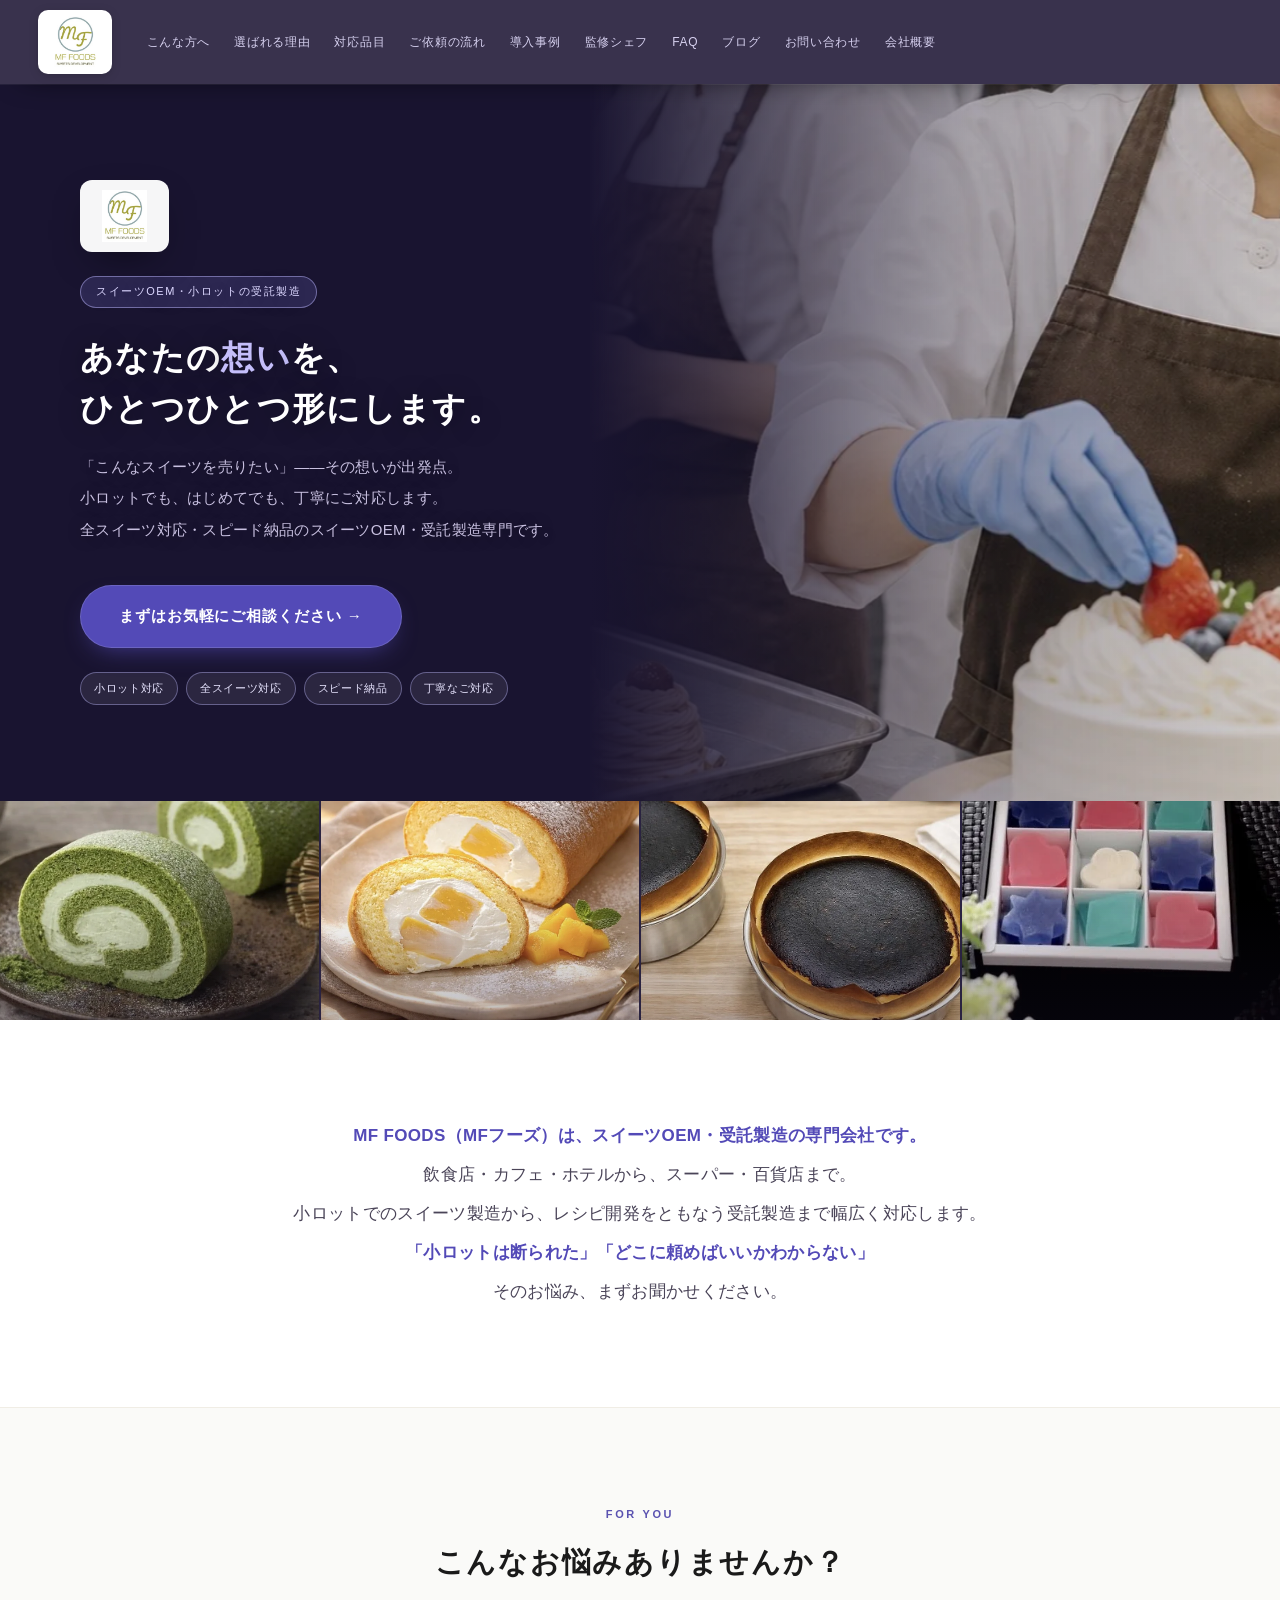
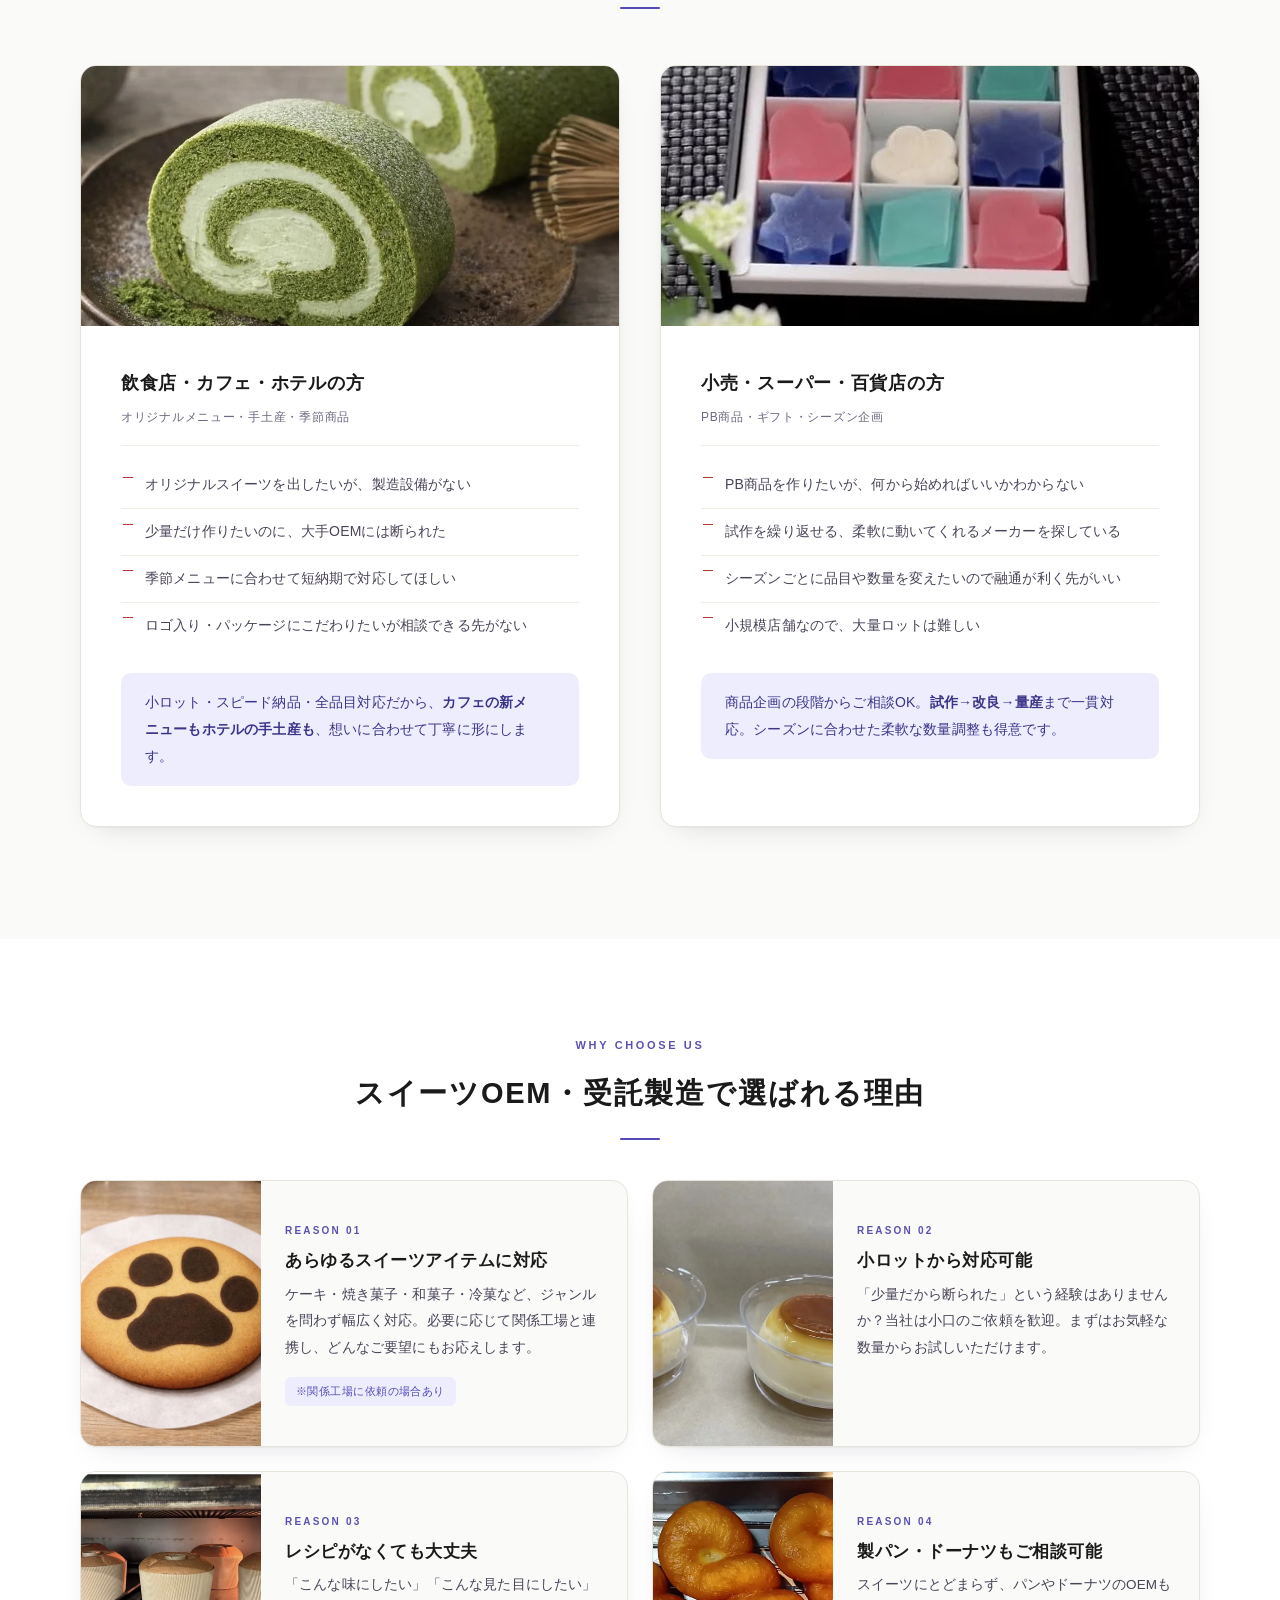
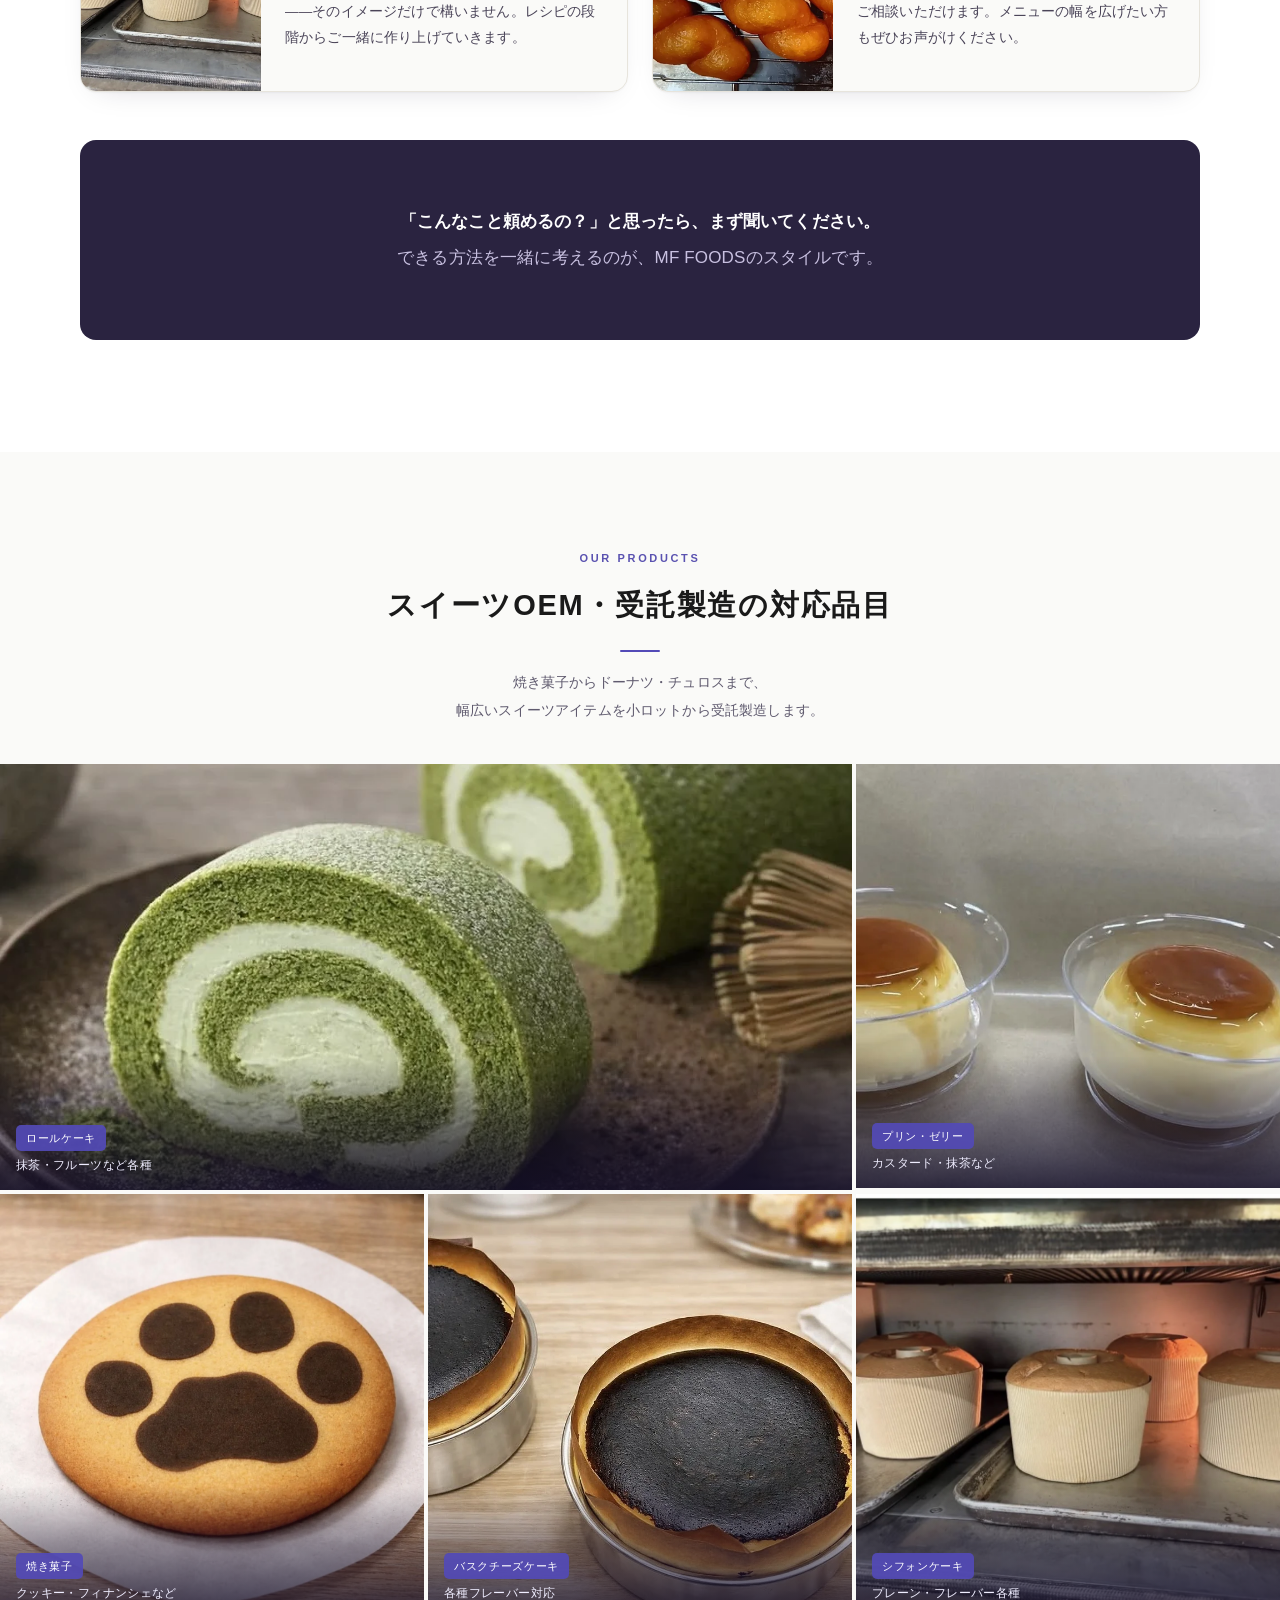
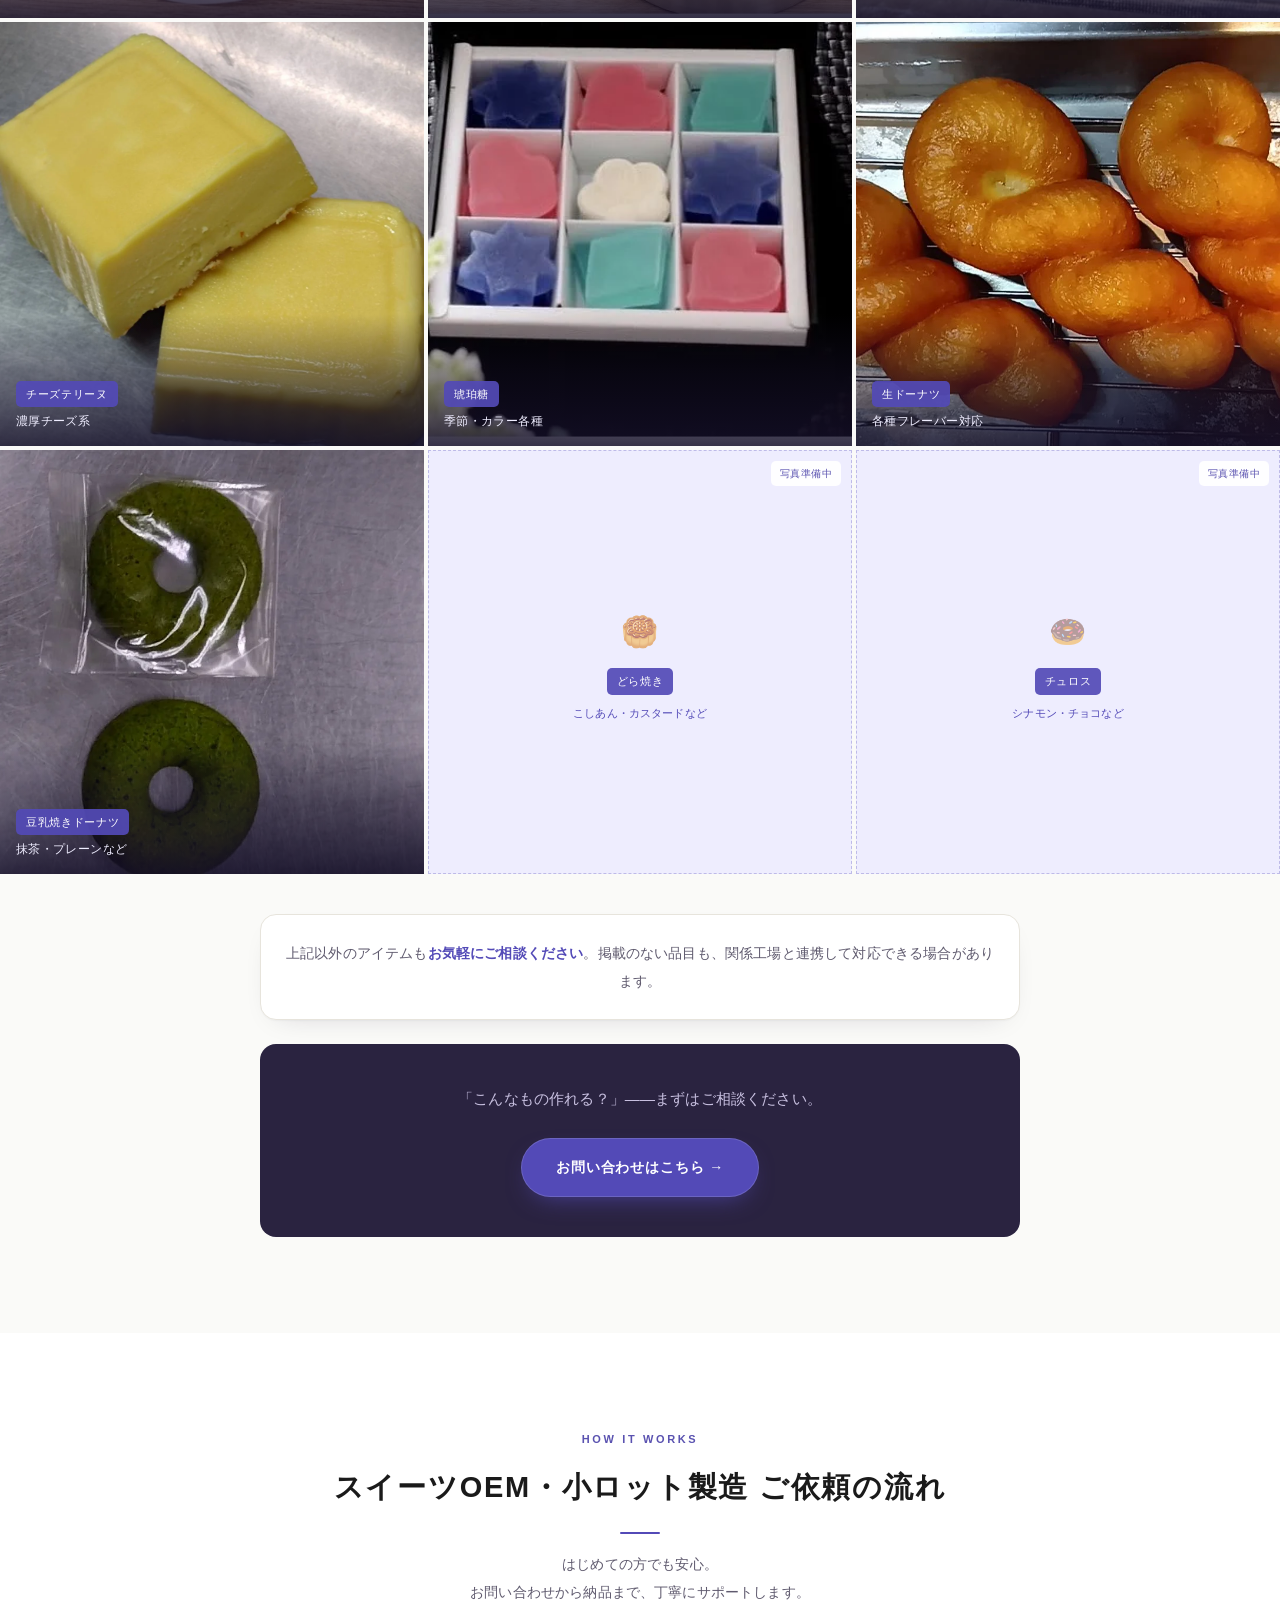
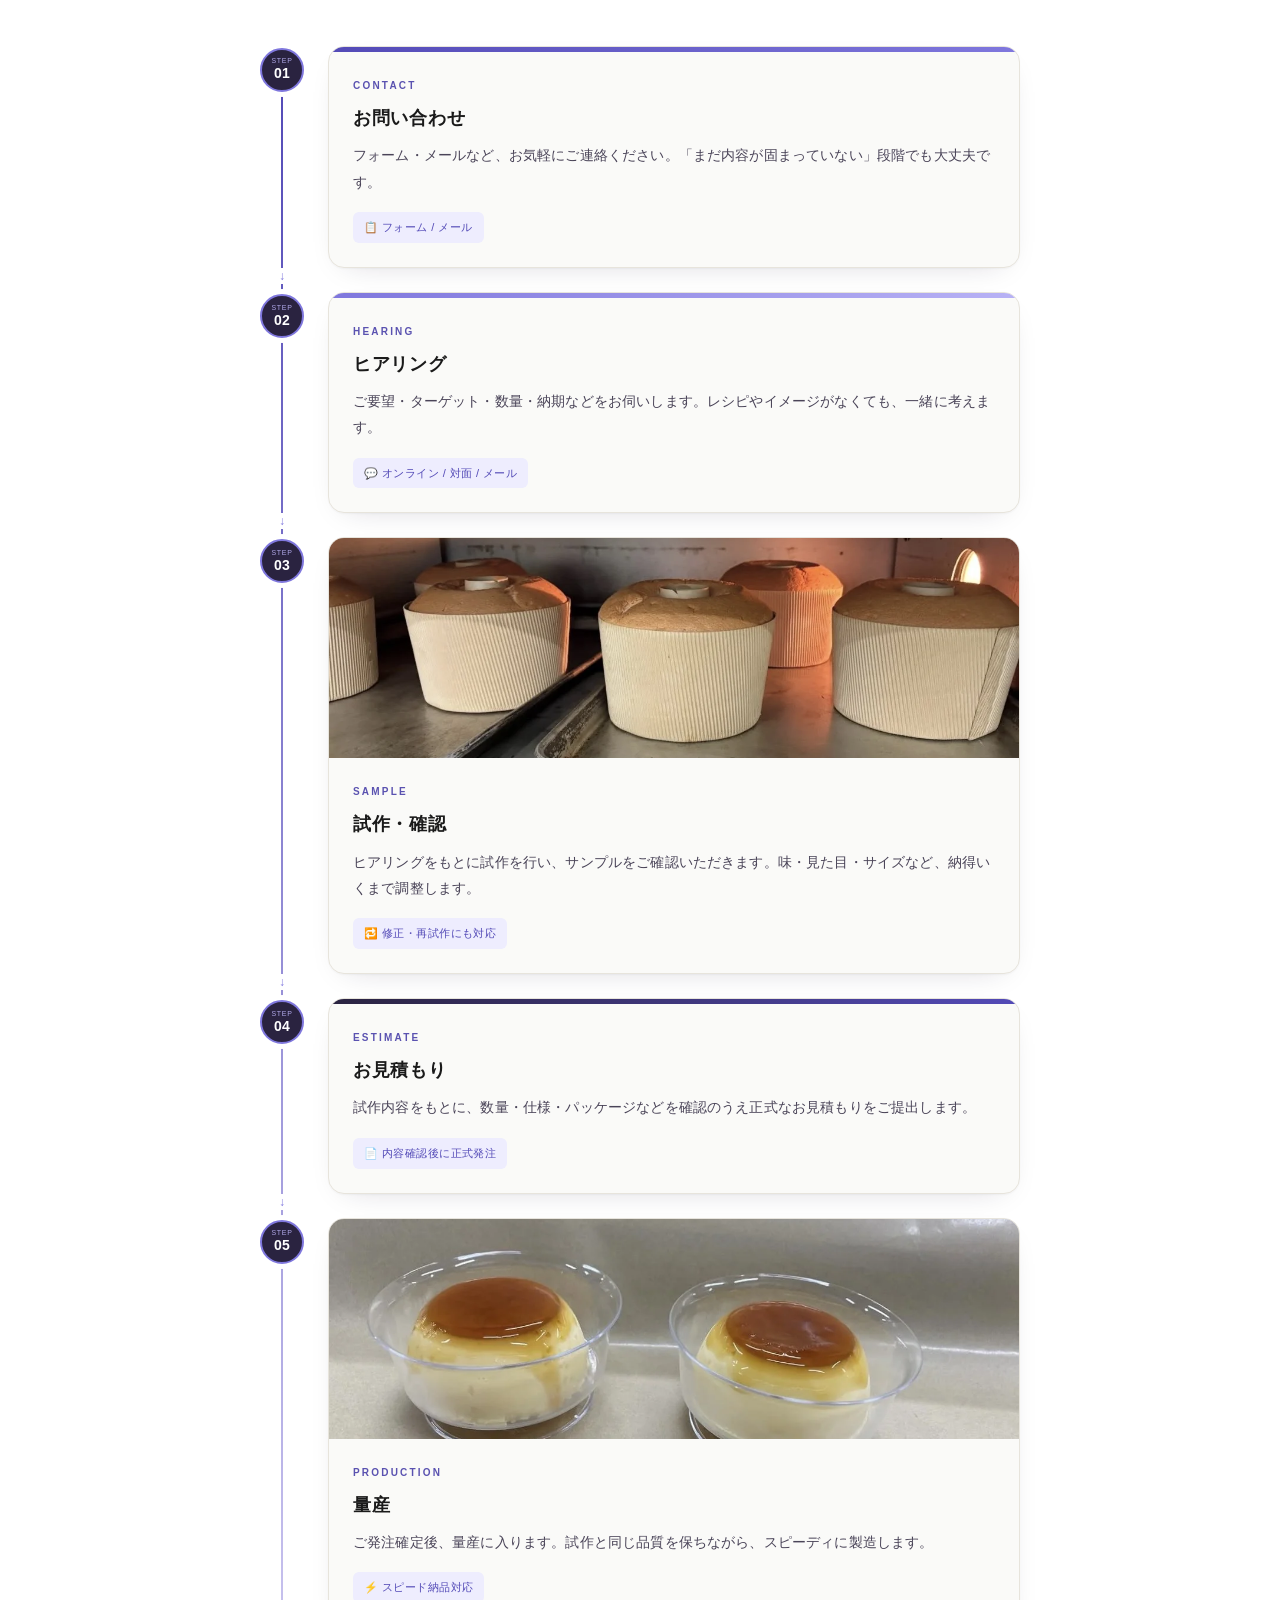
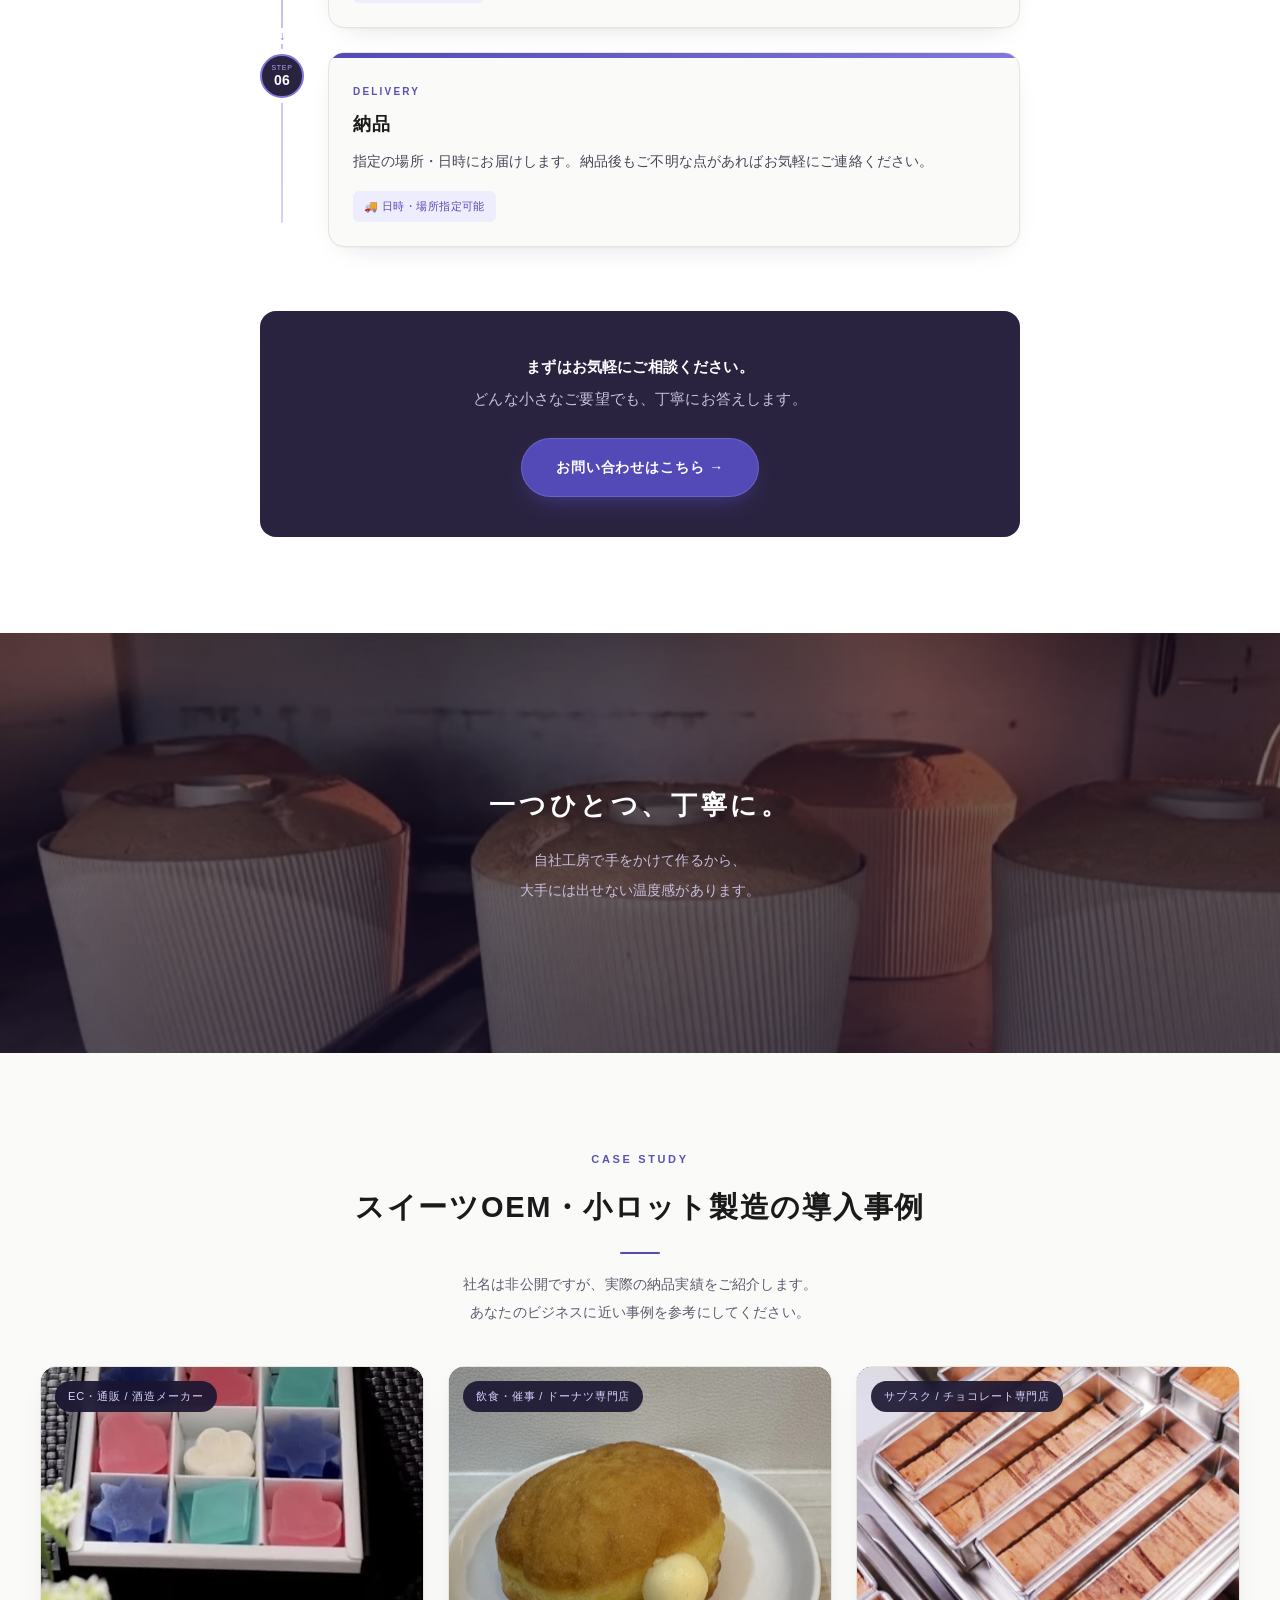
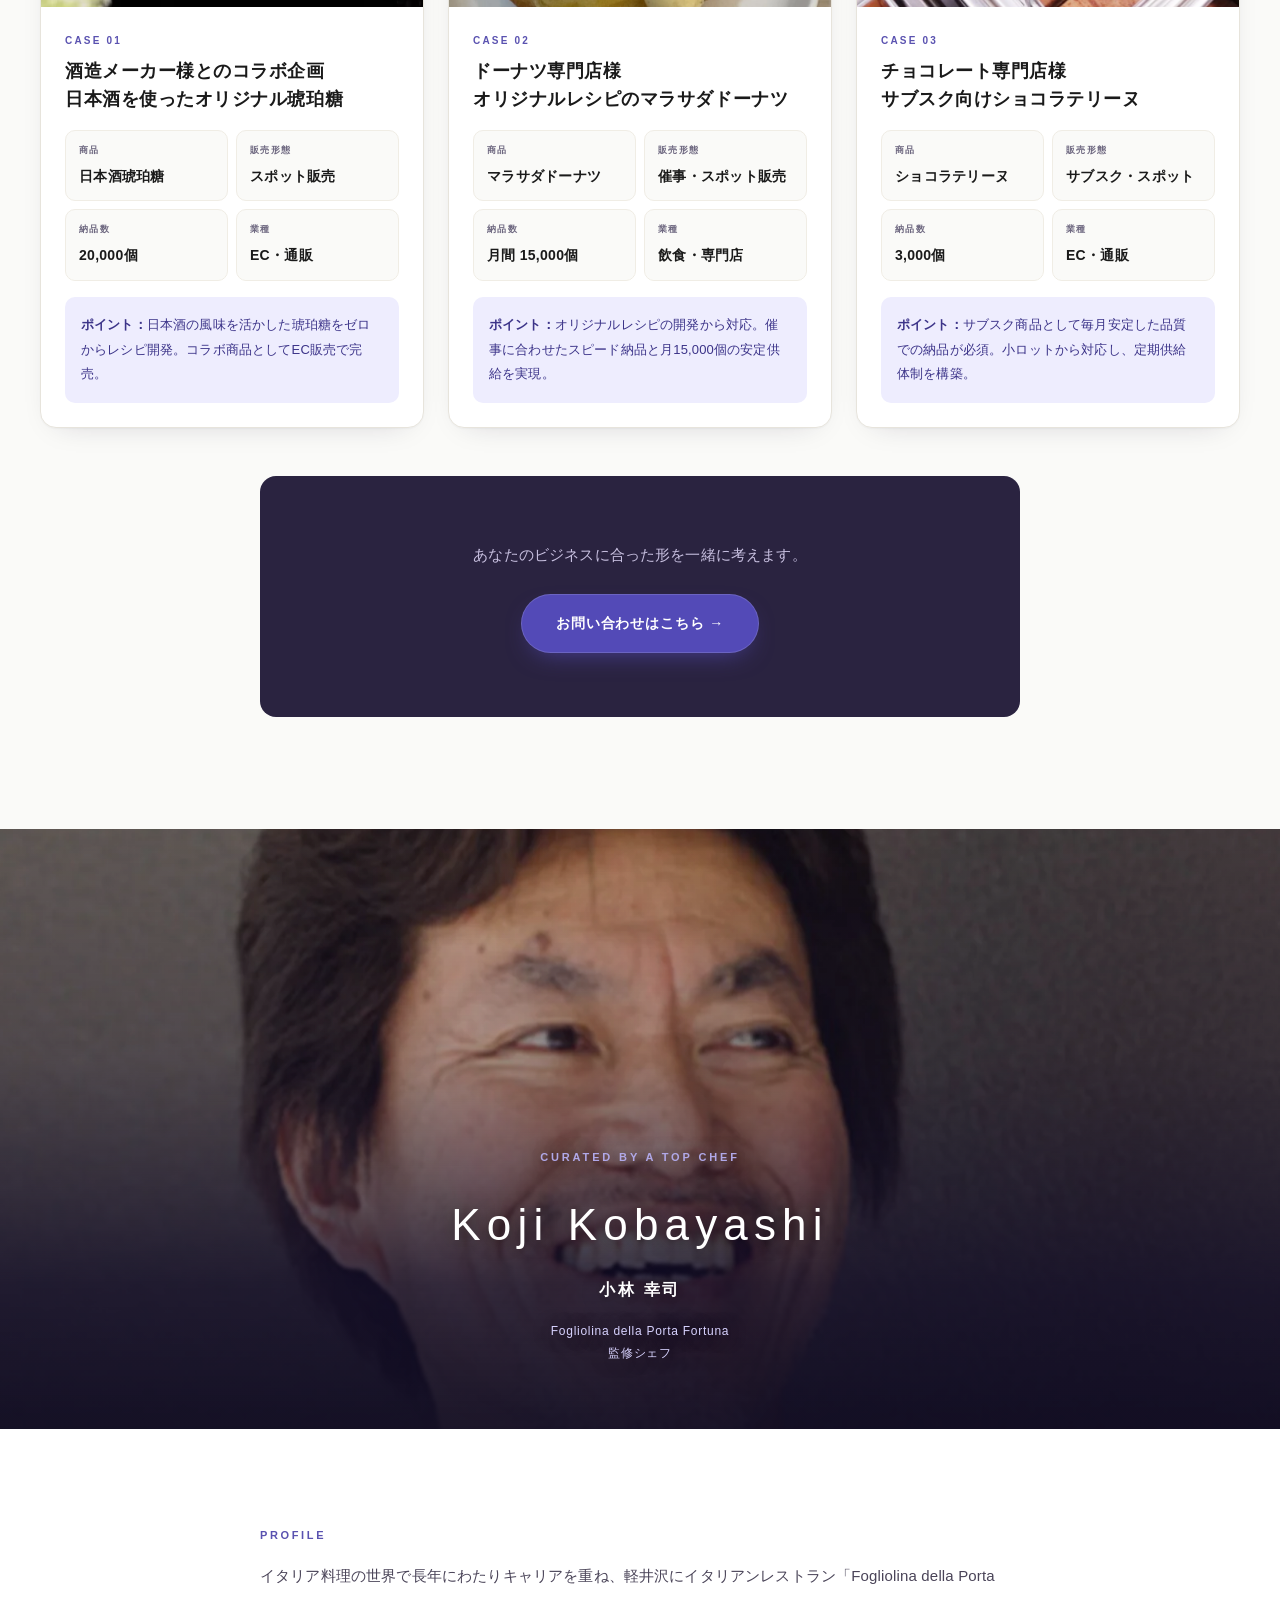
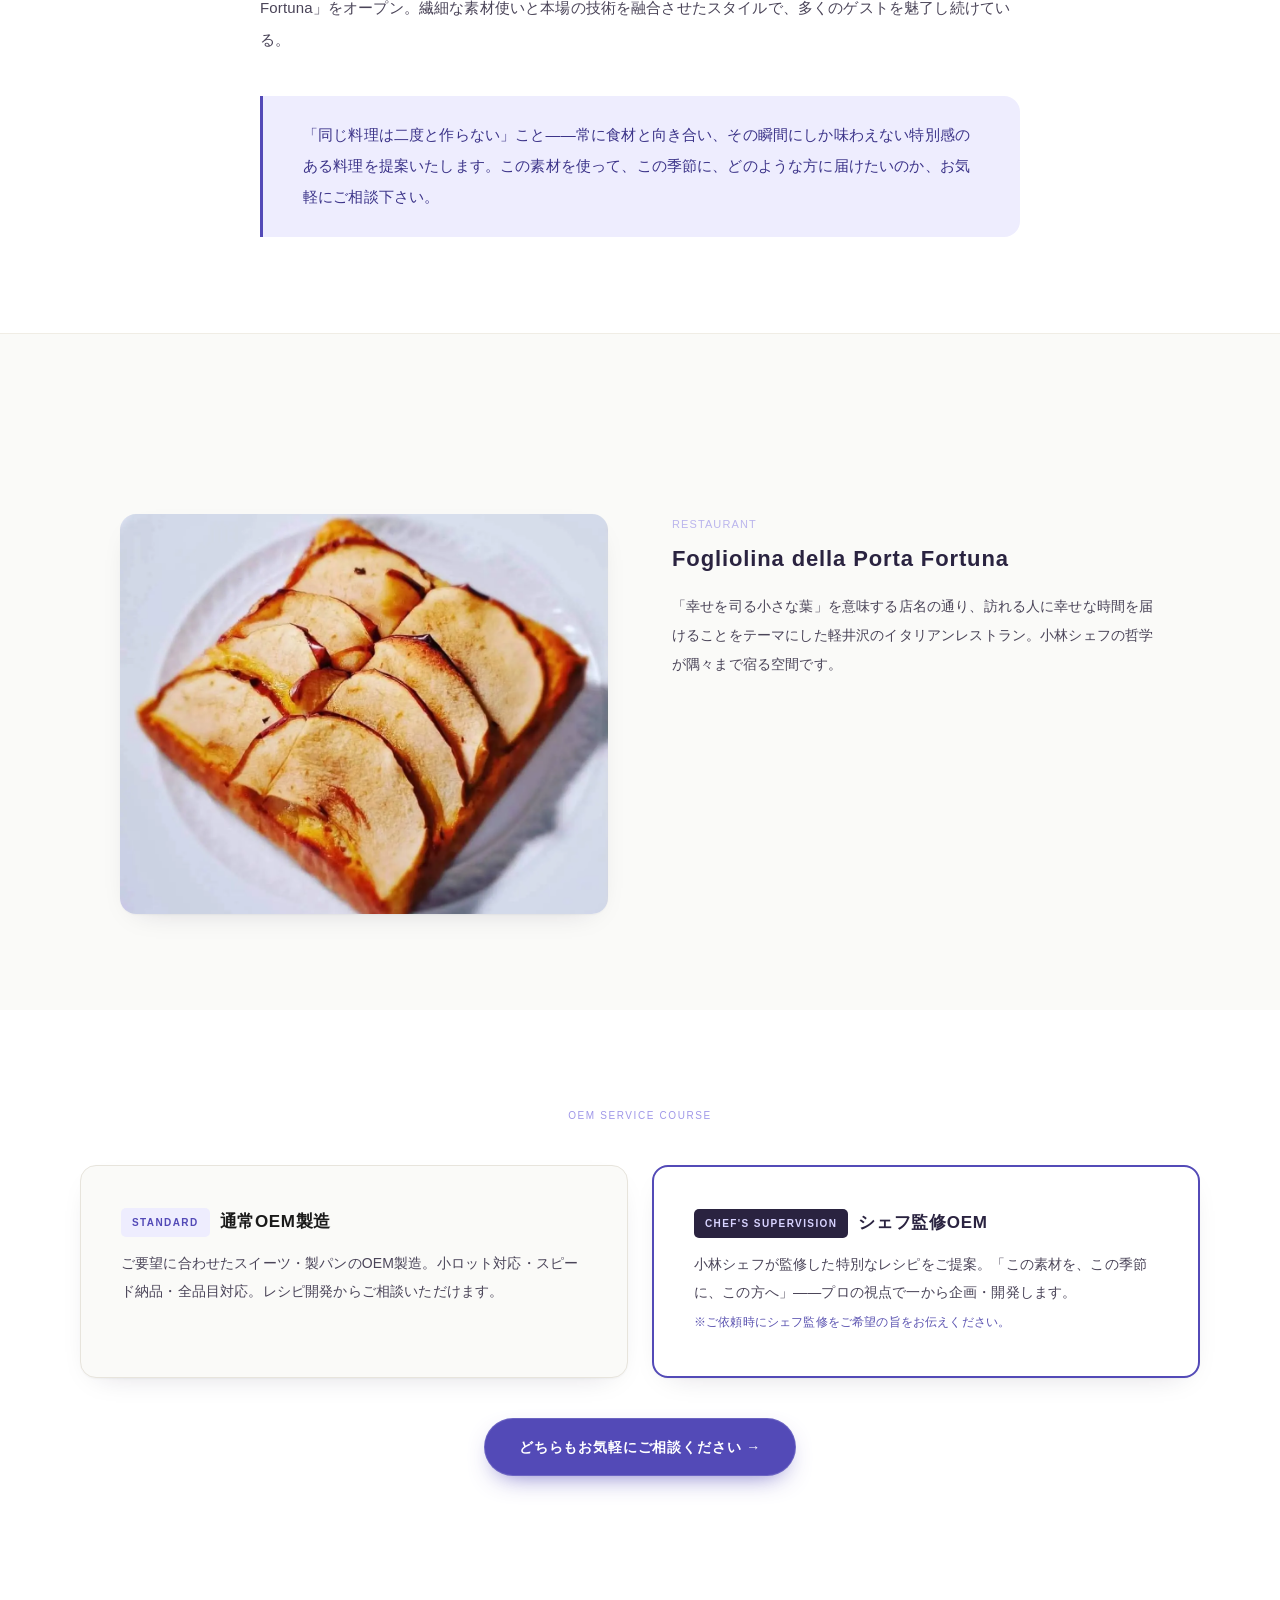
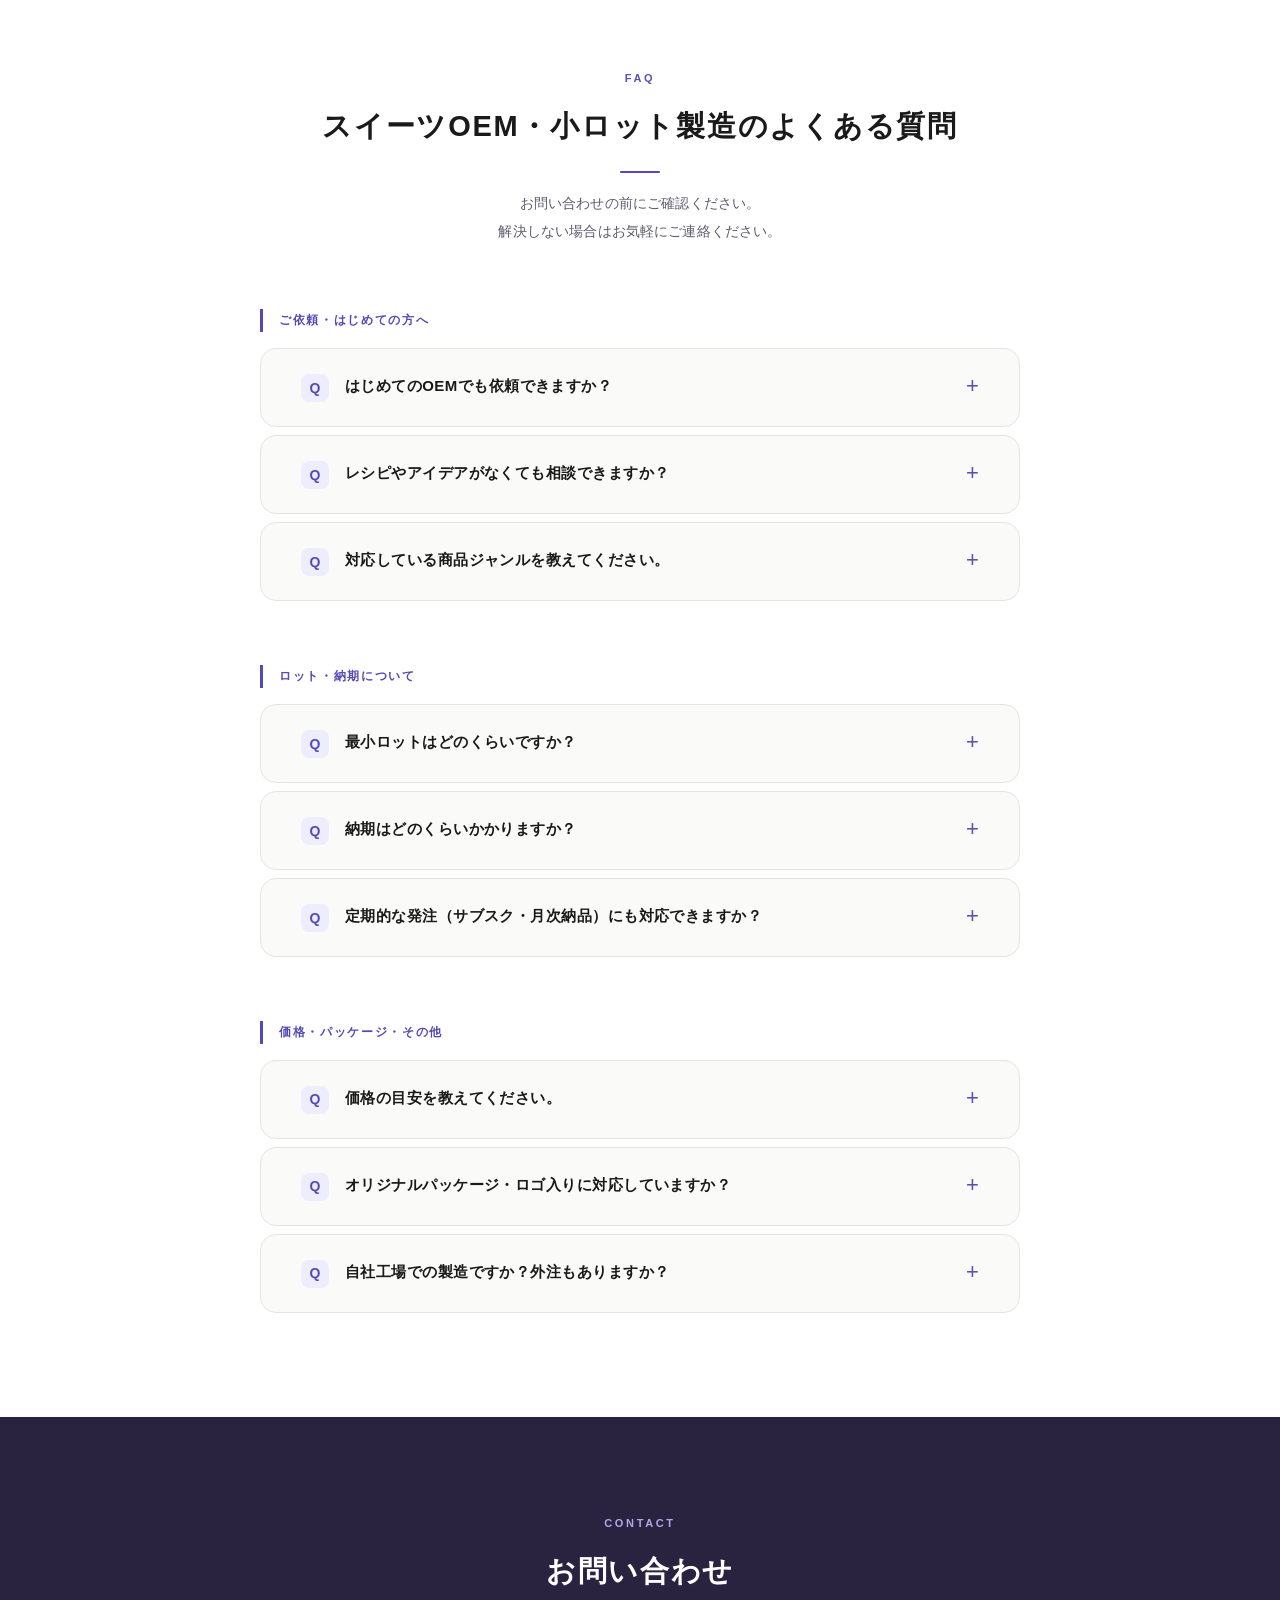
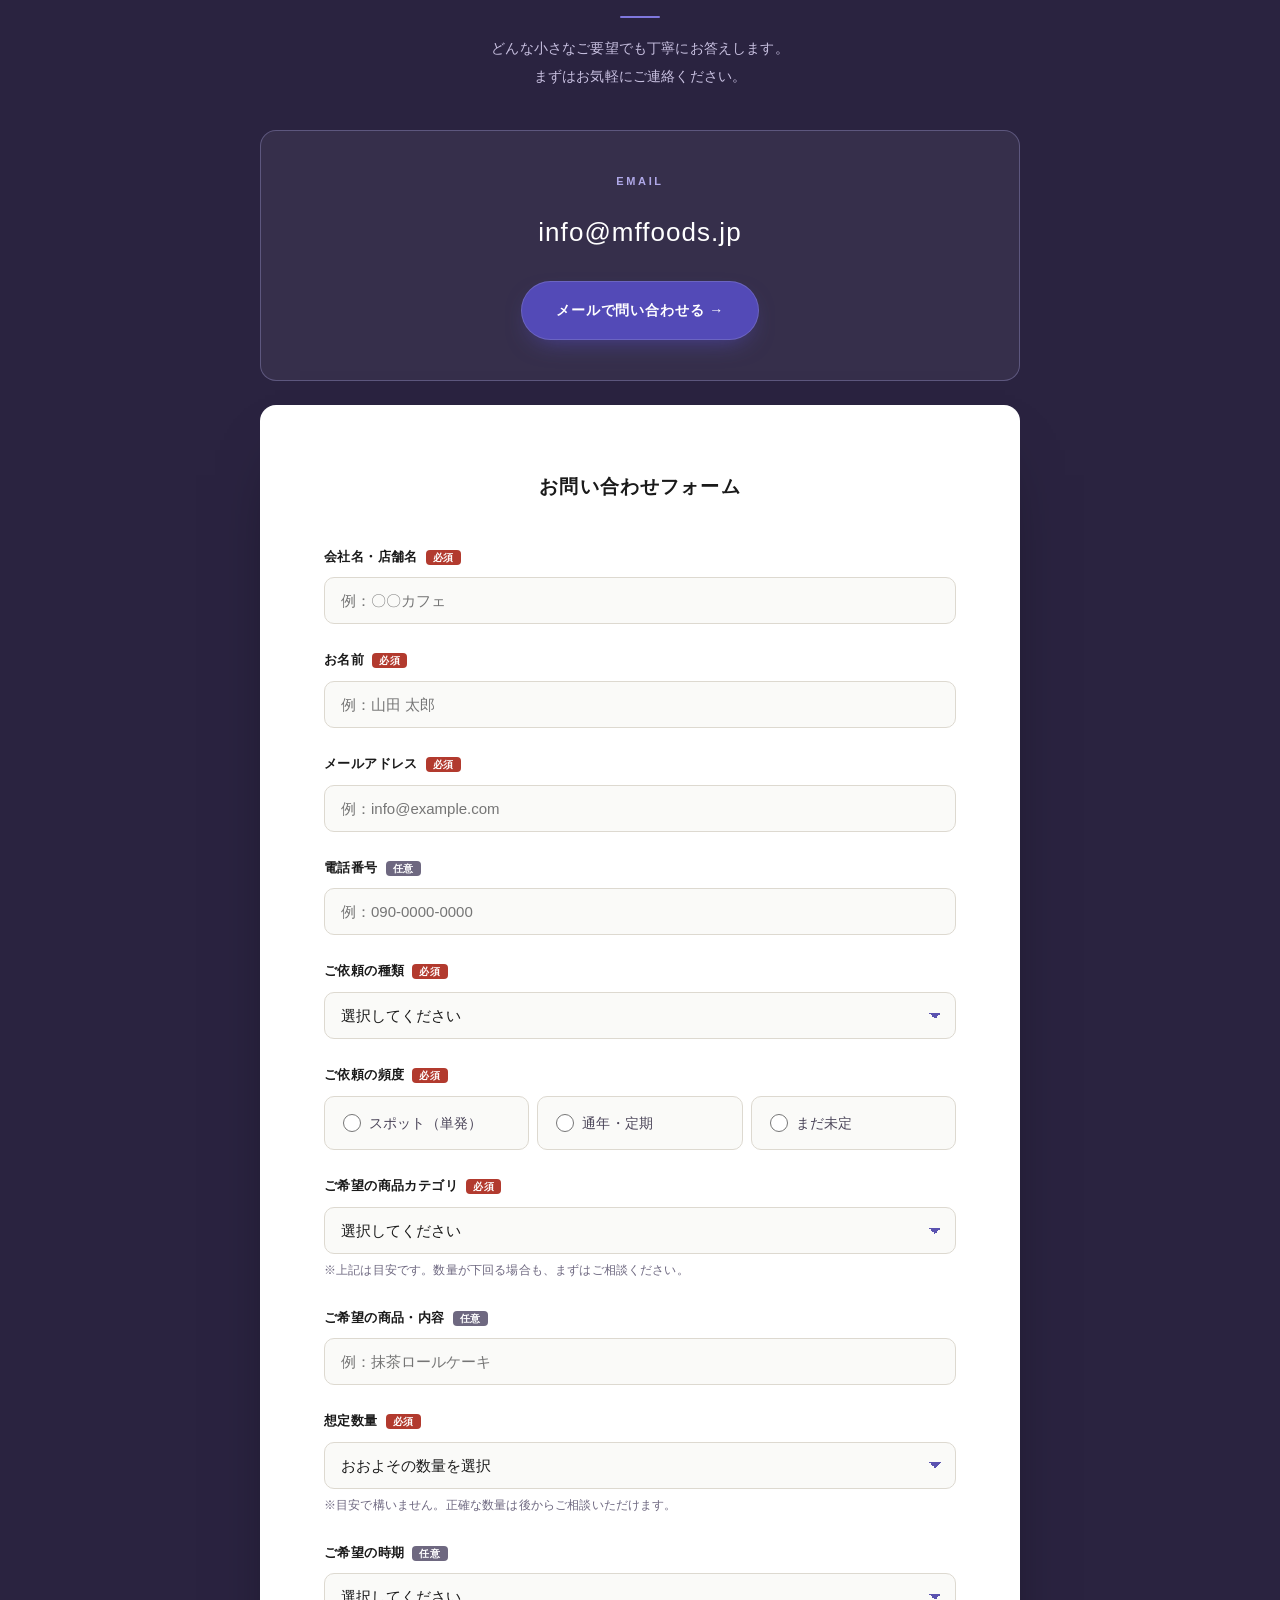
==== commit 8411de52: "トップページのデザイン刷新（SEO要素は非変更） - style.css を全面刷新: PC向けレイアウトを新設（FVの左右分割、   対応品目・選ばれる理由・導入事例の多段組）、8pxグリッドで余白" ====
--- a/index.html
+++ b/index.html
@@ -636,5 +636,6 @@
 }
 </script>
 
+<script src="assets/anim.js" defer></script>
 </body>
 </html>
--- a/style.css
+++ b/style.css
@@ -1,255 +1,1038 @@
-*, *::before, *::after { box-sizing: border-box; margin: 0; padding: 0; }
-body { font-family: sans-serif; background: #fafaf8; color: #1a1a1a; }
+@charset "UTF-8";
+/* ═══════════════════════════════════════════════════════════
+   MF FOODS — _preview.css（視覚刷新プレビュー / SEO非干渉）
+   ・HTMLは一切変更していない。見た目のみをCSSで再設計。
+   ・アニメーションは transform / opacity のみ。
+   ・初期状態は「表示ON」。JSが .rv を付けた要素だけが隠れる。
+   ═══════════════════════════════════════════════════════════ */
+
+:root{
+  /* 書体：和文1（Yu Gothic系）＋ 欧文ラベル用1（Arial系）の2種のみ。Webフォントは読み込まない */
+  --font-ja:"Yu Gothic Medium","游ゴシック Medium","Yu Gothic","游ゴシック体",YuGothic,
+            "Hiragino Kaku Gothic ProN","Hiragino Sans","Noto Sans JP","Meiryo",sans-serif;
+  --font-en:"Helvetica Neue",Arial,"Segoe UI",sans-serif;
+
+  /* 色：既存ブランド資産を踏襲。WCAG AAを満たさない色のみ同系統で濃度調整 */
+  --ink:#1a1a1a;
+  --ink-deep:#2a2340;
+  --ink-deeper:#191430;
+  --brand:#534AB7;
+  --brand-lt:#7F77DD;
+  --brand-pale:#EEEDFE;
+  --label:#5A52B0;
+  --muted:#5F5A6E;
+  --faint:#6E6880;
+  --body:#4A4458;
+  --on-dark:#c8c0e0;
+  --on-dark-sub:#b0a8e8;
+  --bg:#fafaf8;
+  --paper:#fff;
+  --line:#e7e4dc;
+  --line-soft:#f0ede5;
+
+  /* 影：全体で1セットのみ */
+  --sh:0 1px 2px rgba(26,20,50,.04), 0 10px 30px -18px rgba(26,20,50,.22);
+  --sh-up:0 2px 4px rgba(26,20,50,.05), 0 20px 44px -20px rgba(26,20,50,.30);
+
+  /* 角丸：2値のみ */
+  --r:16px;
+  --r-sm:10px;
+
+  /* 余白：8pxグリッド */
+  --s1:8px; --s2:16px; --s3:24px; --s4:40px; --s5:64px; --s6:96px;
+
+  --w:1120px;
+  --w-read:760px;
+
+  --ease:cubic-bezier(.22,.61,.36,1);
+}
+
+*,*::before,*::after{ box-sizing:border-box; margin:0; padding:0; }
+
+html{ scroll-behavior:smooth; scroll-padding-top:92px; overflow-x:hidden; }
+body{
+  font-family:var(--font-ja);
+  background:var(--bg); color:var(--ink);
+  font-size:16px; line-height:1.9;
+  letter-spacing:.01em;
+  -webkit-font-smoothing:antialiased;
+  line-break:strict;
+  overflow-wrap:break-word;
+  overflow-x:hidden;
+}
+img{ max-width:100%; }
+
+/* ── スクロール演出の共通土台 ───────────────────────────
+   .rv は JS が「その時点で画面外にある要素」にだけ付与する。
+   JS無効時・クローラ・画面内の要素は最初から完全に表示される。        */
+/* will-change は意図的に付けない（同時に多数の要素へ付けると
+   合成レイヤーが増えメモリを圧迫するため。transform/opacity は
+   Chromium では自動で合成される）                                */
+.rv{ opacity:0; transform:translate3d(0,16px,0); }
+.rv.rv-in{
+  opacity:1; transform:translate3d(0,0,0);
+  transition:opacity .6s var(--ease), transform .6s var(--ease);
+}
+.px{ will-change:transform; }
+
+@media (prefers-reduced-motion:reduce){
+  html{ scroll-behavior:auto; }
+  .rv,.rv.rv-in{ opacity:1 !important; transform:none !important; transition:none !important; }
+  .px{ transform:none !important; }
+  *,*::before,*::after{ animation-duration:.001ms !important; transition-duration:.001ms !important; }
+}
 
 /* ═══════════════════════════════
    ヘッダー
 ═══════════════════════════════ */
-.header {
-  background: #2a2340; padding: 12px 24px;
-  display: flex; align-items: center; justify-content: space-between;
-  position: sticky; top: 0; z-index: 100;
-  box-shadow: 0 2px 12px rgba(0,0,0,0.3);
-}
-.header-logo-wrap { background: #fff; border-radius: 8px; padding: 5px 12px; display: inline-flex; align-items: center; }
-.header-logo { height: 40px; width: auto; display: block; }
-.header-nav { display: flex; gap: 16px; flex-wrap: wrap; }
-.header-nav a { font-size: 11px; color: #b0a8d0; text-decoration: none; letter-spacing: 0.06em; }
+.header{
+  background:rgba(42,35,64,.93);
+  -webkit-backdrop-filter:saturate(140%) blur(12px);
+  backdrop-filter:saturate(140%) blur(12px);
+  padding:10px clamp(16px,3vw,40px);
+  display:flex; align-items:center; justify-content:space-between; gap:var(--s3);
+  position:sticky; top:0; z-index:100;
+  min-height:72px;
+  box-shadow:0 1px 0 rgba(255,255,255,.06), 0 12px 30px -22px rgba(0,0,0,.95);
+  transition:transform .34s var(--ease);
+}
+/* スクロール進捗インジケータ：transform:scaleX のみ。レイアウトに触れない */
+.header::after{
+  content:""; position:absolute; left:0; right:0; bottom:0; height:2px;
+  background:linear-gradient(90deg,var(--brand-lt),#b8b2f5);
+  transform:scaleX(var(--sp,0)); transform-origin:0 50%;
+}
+.header.is-hidden{ transform:translate3d(0,-100%,0); }
+
+.header-logo-wrap{
+  background:#fff !important; border-radius:var(--r-sm) !important;
+  padding:6px 14px !important; box-shadow:0 2px 10px rgba(0,0,0,.18);
+  flex-shrink:0;
+}
+.header-logo-wrap img{
+  height:52px !important; transition:transform .34s var(--ease); transform-origin:left center;
+}
+.header.is-scrolled .header-logo-wrap img{ transform:scale(.86); }
+
+.header-nav{
+  display:flex; gap:2px; flex-wrap:nowrap;
+  /* flexアイテムの自動最小幅を切らないと、ナビの実幅がページ全体を
+     横に広げてしまう（375pxで横スクロールが発生する原因） */
+  min-width:0; flex:1 1 auto;
+  overflow-x:auto; overflow-y:hidden;
+  scrollbar-width:none; -ms-overflow-style:none;
+  -webkit-overflow-scrolling:touch;
+}
+.header-nav::-webkit-scrollbar{ display:none; }
+.header-nav a{
+  font-size:12px; color:#d6d0ef; text-decoration:none;
+  letter-spacing:.06em; white-space:nowrap;
+  padding:10px 11px; border-radius:8px; line-height:1;
+  transition:color .2s linear, background-color .2s linear;
+}
+.header-nav a:hover{ color:#fff; background:rgba(127,119,221,.3); }
 
 /* ═══════════════════════════════
    ① ファーストビュー
-═══════════════════════════════ */
-.fv { position: relative; overflow: hidden; height: 480px; }
-.fv-img { width: 100%; height: 100%; object-fit: cover; object-position: center 30%; display: block; }
-.fv-overlay {
-  position: absolute; inset: 0;
-  background: linear-gradient(to bottom, rgba(20,15,40,0.4) 0%, rgba(20,15,40,0.72) 100%);
-  display: flex; flex-direction: column; align-items: center; justify-content: center;
-  padding: 32px 24px; text-align: center;
-}
-.fv-logo-wrap { background: rgba(255,255,255,0.95); border-radius: 12px; padding: 8px 20px; margin-bottom: 18px; display: inline-block; }
-.fv-logo { height: 60px; width: auto; display: block; }
-.fv-main { font-size: 26px; font-weight: 400; color: #fff; line-height: 1.75; margin-bottom: 14px; }
-.fv-kw { display: block; font-size: 13px; font-weight: 500; letter-spacing: 0.1em; color: #b0a8e8; margin-bottom: 14px; }
-.fv-main em { font-style: normal; color: #c4befa; }
-.fv-sub { font-size: 13px; color: #c8c0e0; line-height: 2; margin-bottom: 24px; }
-.fv-cta { display: inline-block; background: rgba(127,119,221,0.9); color: #fff; font-size: 13px; font-weight: 500; padding: 12px 28px; border-radius: 40px; text-decoration: none; letter-spacing: 0.05em; border: 1px solid rgba(184,178,245,0.4); }
-.fv-badges { display: flex; justify-content: center; gap: 8px; flex-wrap: wrap; margin-top: 18px; }
-.badge { font-size: 11px; color: #b0a8e8; border: 1px solid rgba(127,119,221,0.45); padding: 3px 11px; border-radius: 20px; background: rgba(127,119,221,0.1); }
-
-/* ギャラリー */
-.gallery { display: grid; grid-template-columns: repeat(4,1fr); gap: 2px; }
-.gallery-item { aspect-ratio: 1/1; overflow: hidden; }
-.gallery-item img { width:100%; height:100%; object-fit:cover; display:block; transition: transform 0.4s; }
-.gallery-item img:hover { transform: scale(1.06); }
+   LCP候補 .fv-img には遅延演出をかけない（初期から完全不透明）
+═══════════════════════════════ */
+.fv{ position:relative; overflow:hidden; height:auto; background:var(--ink-deeper); }
+.fv-img{
+  position:absolute; inset:0;
+  width:100%; height:100%; object-fit:cover; object-position:center 30%; display:block;
+  transform:translate3d(0,0,0) scale(1.14);
+}
+.fv-overlay{
+  position:relative; inset:auto; z-index:1;
+  min-height:600px;
+  background:linear-gradient(to bottom,rgba(20,15,40,.42) 0%,rgba(20,15,40,.60) 45%,rgba(20,15,40,.92) 100%);
+  display:flex; flex-direction:column; align-items:center; justify-content:center;
+  padding:var(--s5) var(--s3); text-align:center;
+}
+.fv-logo-wrap{
+  background:rgba(255,255,255,.96); border-radius:12px; padding:10px 22px;
+  margin-bottom:var(--s3); display:inline-block; box-shadow:0 14px 44px -20px rgba(0,0,0,.95);
+}
+.fv-logo{ height:64px; width:auto; display:block; }
+.fv-main{
+  font-size:clamp(23px,6.2vw,31px); font-weight:700; color:#fff;
+  line-height:1.62; letter-spacing:.05em; margin-bottom:var(--s2); word-break:auto-phrase;
+  text-shadow:0 2px 24px rgba(0,0,0,.4);
+}
+.fv-kw{
+  display:block; font-family:var(--font-ja); font-size:11px; font-weight:400;
+  letter-spacing:.14em; color:#dcd7ff; margin:0 auto var(--s3);
+  padding:6px 15px; border:1px solid rgba(184,178,245,.5); border-radius:999px;
+  width:fit-content; background:rgba(127,119,221,.2); line-height:1.6;
+}
+.fv-main em{ font-style:normal; color:#c4befa; }
+.fv-sub{
+  font-size:14px; color:var(--on-dark); line-height:2.1; margin-bottom:var(--s4);
+  letter-spacing:.02em;
+  text-shadow:0 1px 16px rgba(0,0,0,.45);
+}
+.fv-badges{ display:flex; justify-content:center; gap:var(--s1); flex-wrap:wrap; margin-top:var(--s3); }
+.badge{
+  font-size:11px; color:#e8e5ff;
+  border:1px solid rgba(184,178,245,.42); padding:5px 13px; border-radius:999px;
+  background:rgba(255,255,255,.08); letter-spacing:.06em;
+}
+
+/* ── ボタン：サイト全体で1スタイルに統一 ───────────── */
+.fv-cta,
+.contact-email-btn,
+.flow-footer a,
+.section-cta a,
+#chef a[href="#contact"],
+body > section:last-of-type a[href="#contact"]{
+  display:inline-block !important;
+  background:var(--brand) !important; color:#fff !important;
+  font-family:var(--font-ja) !important;
+  font-size:14px !important; font-weight:700 !important;
+  padding:15px 34px !important; border-radius:999px !important;
+  text-decoration:none !important; letter-spacing:.06em !important;
+  border:1px solid rgba(255,255,255,.14) !important;
+  box-shadow:0 10px 26px -12px rgba(83,74,183,.85);
+  transition:transform .22s var(--ease), background-color .22s linear, box-shadow .22s var(--ease);
+}
+.fv-cta:hover,
+.contact-email-btn:hover,
+.flow-footer a:hover,
+.section-cta a:hover,
+#chef a[href="#contact"]:hover,
+body > section:last-of-type a[href="#contact"]:hover{
+  background:#413a97 !important;
+  transform:translate3d(0,-2px,0);
+  box-shadow:0 16px 34px -12px rgba(83,74,183,.95);
+}
+.fv-cta{ font-size:15px !important; padding:16px 38px !important; }
+
+/* ── ギャラリー：画像がフレーム内をスクロールする（パララックス） ── */
+.gallery{
+  display:grid; grid-template-columns:repeat(4,1fr); gap:2px;
+  background:var(--ink-deep);
+}
+.gallery-item{ aspect-ratio:1/1; overflow:hidden; position:relative; background:var(--ink-deep); }
+.gallery-item img{
+  width:100%; height:100%; object-fit:cover; display:block;
+  transform:translate3d(0,0,0) scale(1.18);
+  transition:transform .7s var(--ease);
+}
+.gallery-item::after{
+  content:""; position:absolute; inset:0;
+  background:linear-gradient(to top,rgba(20,15,40,.28),transparent 55%);
+  pointer-events:none;
+}
+
+/* ═══════════════════════════════
+   セクション見出し・共通土台
+═══════════════════════════════ */
+.section-heading{ text-align:center; margin-bottom:var(--s4); }
+.section-heading span{
+  display:block; font-family:var(--font-en); font-size:11px; color:var(--label);
+  letter-spacing:.24em; margin-bottom:var(--s2); font-weight:700;
+}
+.section-heading h1,.section-heading h2{
+  font-size:clamp(21px,4.4vw,29px); font-weight:700; letter-spacing:.06em;
+  line-height:1.45; color:var(--ink); word-break:auto-phrase;
+}
+.section-heading h2::after{
+  content:""; display:block; width:40px; height:2px; background:var(--brand);
+  margin:var(--s3) auto 0; border-radius:2px;
+}
+.section-heading p{
+  font-size:14px; color:var(--muted); margin-top:var(--s2); line-height:2;
+ 
+}
+.contact-section .section-heading h2{ color:#fff; }
+.contact-section .section-heading span{ color:var(--on-dark-sub); }
+.contact-section .section-heading p{ color:var(--on-dark); }
+.contact-section .section-heading h2::after{ background:var(--brand-lt); }
 
 /* ═══════════════════════════════
    ② こんな方へ
 ═══════════════════════════════ */
-.bridge { background:#fff; text-align:center; padding:36px 24px 28px; border-bottom:1px solid #ede9e0; }
-.bridge-lead { font-size:14px; color:#666; line-height:2.1; }
-.bridge-lead strong { color:#534AB7; font-weight:500; }
-
-.target-section { background:#fafaf8; padding:40px 20px 52px; }
-.section-heading { text-align:center; margin-bottom:28px; }
-.section-heading span { display:block; font-size:11px; color:#9f97e8; letter-spacing:0.12em; margin-bottom:8px; }
-.section-heading h1, .section-heading h2 { font-size:20px; font-weight:400; letter-spacing:0.04em; }
-.section-heading p { font-size:13px; color:#888; margin-top:10px; line-height:1.8; }
-
-.target-card { background:#fff; border:1px solid #e4e2da; border-radius:14px; overflow:hidden; margin-bottom:20px; }
-.target-card-img { width:100%; height:200px; overflow:hidden; }
-.target-card-img img { width:100%; height:100%; object-fit:cover; display:block; }
-.target-card-body { padding:20px; }
-.target-card-title { font-size:15px; font-weight:500; margin-bottom:4px; }
-.target-card-sub { font-size:11px; color:#aaa; margin-bottom:14px; padding-bottom:14px; border-bottom:1px solid #f0ede5; }
-.pain-list { list-style:none; margin-bottom:16px; }
-.pain-list li { font-size:13px; color:#555; line-height:1.8; padding:7px 0 7px 20px; position:relative; border-bottom:1px dashed #f0ede5; }
-.pain-list li:last-child { border-bottom:none; }
-.pain-list li::before { content:"→"; position:absolute; left:0; color:#C04828; font-weight:500; }
-.appeal-box { background:#EEEDFE; border-radius:8px; padding:14px 16px; font-size:13px; color:#3C3489; line-height:1.85; }
-.appeal-box strong { font-weight:500; }
+.bridge{
+  background:var(--paper); text-align:center;
+  padding:var(--s5) var(--s3); border-bottom:1px solid var(--line-soft);
+}
+.bridge-lead{
+  font-size:15px; color:var(--body); line-height:2.2; letter-spacing:.02em;
+  max-width:var(--w-read); margin:0 auto;
+}
+.bridge-lead strong{ color:var(--brand); font-weight:700; }
+
+.target-section{ background:var(--bg); padding:var(--s5) var(--s3) var(--s6); }
+.target-card{
+  background:var(--paper); border:1px solid var(--line); border-radius:var(--r);
+  overflow:hidden; margin-bottom:var(--s3); box-shadow:var(--sh);
+  transition:transform .3s var(--ease), box-shadow .3s var(--ease);
+}
+.target-card:hover{ transform:translate3d(0,-4px,0); box-shadow:var(--sh-up); }
+.target-card-img{ width:100%; height:210px; overflow:hidden; }
+.target-card-img img{
+  width:100%; height:100%; object-fit:cover; display:block;
+  transition:transform .7s var(--ease);
+}
+.target-card:hover .target-card-img img{ transform:scale(1.05); }
+.target-card-body{ padding:var(--s3); }
+.target-card-title{ word-break:auto-phrase; font-size:18px; font-weight:700; margin-bottom:6px; letter-spacing:.04em; }
+.target-card-sub{
+  font-size:12px; color:var(--faint); margin-bottom:var(--s2);
+  padding-bottom:var(--s2); border-bottom:1px solid var(--line-soft); letter-spacing:.06em;
+}
+.pain-list{ list-style:none; margin-bottom:var(--s3); }
+.pain-list li{
+  font-size:14px; color:var(--body); line-height:1.85;
+  padding:10px 0 10px 24px; position:relative; border-bottom:1px solid var(--line-soft);
+ 
+}
+.pain-list li:last-child{ border-bottom:none; }
+.pain-list li::before{
+  content:""; position:absolute; left:2px; top:1.05em;
+  width:10px; height:1px; background:#B23A2E;
+}
+.appeal-box{
+  background:var(--brand-pale); border-radius:var(--r-sm); padding:var(--s2) var(--s3);
+  font-size:14px; color:#3C3489; line-height:1.95;
+}
+.appeal-box strong{ font-weight:700; }
 
 /* ═══════════════════════════════
    ③ 選ばれる理由
 ═══════════════════════════════ */
-.reasons-section { padding: 52px 20px 60px; background: #fff; }
-.reason-card { background: #fafaf8; border: 1px solid #e4e2da; border-radius: 16px; overflow: hidden; margin-bottom: 20px; }
-.reason-inner { display: flex; align-items: stretch; }
-.reason-img { width: 120px; flex-shrink: 0; overflow: hidden; }
-.reason-img img { width: 100%; height: 100%; object-fit: cover; display: block; }
-.reason-body { padding: 18px 16px; flex: 1; }
-.reason-num { font-size: 10px; color: #9f97e8; letter-spacing: 0.12em; margin-bottom: 6px; }
-.reason-title { font-size: 15px; font-weight: 500; color: #1a1a1a; line-height: 1.55; margin-bottom: 8px; }
-.reason-desc { font-size: 12px; color: #666; line-height: 1.85; }
-.reason-note { display: inline-block; margin-top: 8px; font-size: 11px; color: #9f97e8; background: #EEEDFE; padding: 3px 10px; border-radius: 4px; }
-.reasons-footer { margin-top: 32px; background: #2a2340; border-radius: 14px; padding: 24px 20px; text-align: center; }
-.reasons-footer p { font-size: 14px; color: #c8c0e0; line-height: 2; }
-.reasons-footer strong { color: #fff; font-weight: 500; }
+.reasons-section{ padding:var(--s5) var(--s3) var(--s6); background:var(--paper); }
+.reason-card{
+  background:var(--bg); border:1px solid var(--line); border-radius:var(--r);
+  overflow:hidden; margin-bottom:var(--s2); box-shadow:var(--sh);
+  transition:transform .3s var(--ease), box-shadow .3s var(--ease);
+}
+.reason-card:hover{ transform:translate3d(0,-4px,0); box-shadow:var(--sh-up); }
+.reason-inner{ display:flex; align-items:stretch; height:100%; }
+.reason-img{ width:124px; flex-shrink:0; overflow:hidden; }
+.reason-img img{
+  width:100%; height:100%; object-fit:cover; display:block;
+  transition:transform .7s var(--ease);
+}
+.reason-card:hover .reason-img img{ transform:scale(1.06); }
+.reason-body{ padding:var(--s3); flex:1; }
+.reason-num{
+  font-family:var(--font-en); font-size:10px; color:var(--label);
+  letter-spacing:.22em; margin-bottom:var(--s1); font-weight:700;
+}
+.reason-title{ word-break:auto-phrase;
+  font-size:17px; font-weight:700; color:var(--ink); line-height:1.5;
+  margin-bottom:var(--s1); letter-spacing:.03em;
+}
+.reason-desc{ font-size:13.5px; color:var(--body); line-height:1.95; }
+.reason-note{
+  display:inline-block; margin-top:var(--s2); font-size:11px; color:var(--brand);
+  background:var(--brand-pale); padding:4px 11px; border-radius:6px; letter-spacing:.04em;
+}
+.reasons-footer{
+  margin-top:var(--s4); background:var(--ink-deep); border-radius:var(--r);
+  padding:var(--s4) var(--s3); text-align:center;
+}
+.reasons-footer p{ font-size:15px; color:var(--on-dark); line-height:2.1; }
+.reasons-footer strong{ color:#fff; font-weight:700; }
 
 /* ═══════════════════════════════
    ④ 対応品目
 ═══════════════════════════════ */
-.items-section { padding: 52px 0 60px; background: #fafaf8; }
-.grid { display: grid; grid-template-columns: repeat(3, 1fr); gap: 3px; }
-.grid-item { position: relative; overflow: hidden; aspect-ratio: 1/1; }
-.grid-item.wide { grid-column: span 2; aspect-ratio: 2/1; }
-.grid-item img { width: 100%; height: 100%; object-fit: cover; display: block; transition: transform 0.5s; }
-.grid-item:hover img { transform: scale(1.06); }
-.grid-label { position: absolute; bottom: 0; left: 0; right: 0; background: linear-gradient(to top, rgba(20,15,40,0.78) 0%, transparent 100%); padding: 22px 12px 10px; }
-.grid-label-tag { display: inline-block; font-size: 10px; color: #fff; background: rgba(127,119,221,0.75); padding: 2px 8px; border-radius: 3px; letter-spacing: 0.06em; margin-bottom: 4px; }
-.grid-label-name { font-size: 12px; color: #f0eeff; display: block; }
-.grid-item.ph { background: #f0eeff; display: flex; align-items: center; justify-content: center; }
-.ph-inner { display: flex; flex-direction: column; align-items: center; gap: 4px; padding: 12px; }
-.ph-icon { font-size: 32px; margin-bottom: 4px; }
-.ph-name { font-size: 11px; color: #7F77DD; text-align: center; line-height: 1.5; }
-.ph-badge { position: absolute; top: 8px; right: 8px; font-size: 9px; color: #9f97e8; background: rgba(255,255,255,0.85); padding: 2px 7px; border-radius: 3px; }
-.items-note { margin: 24px 20px 0; background: #fff; border: 1px solid #e4e2da; border-radius: 12px; padding: 16px 18px; font-size: 12px; color: #888; line-height: 1.9; text-align: center; }
-.items-note strong { color: #534AB7; font-weight: 500; }
+.items-section{ padding:var(--s5) 0 var(--s6); background:var(--bg); }
+.grid{
+  display:grid; grid-template-columns:repeat(2,1fr); grid-auto-flow:dense; gap:3px;
+  margin-top:var(--s4) !important;
+}
+.grid-item{ position:relative; overflow:hidden; aspect-ratio:1/1; background:var(--ink-deep); }
+.grid-item.wide{ aspect-ratio:2/1; }
+/* wide は2つある。2つ目を1マスに戻すと 12マス＝3列でも2列でも余りが出ない */
+.grid > .grid-item.wide ~ .grid-item.wide{ grid-column:span 1 !important; aspect-ratio:1/1; }
+.grid-item img{
+  width:100%; height:100%; object-fit:cover; display:block;
+  transition:transform .7s var(--ease);
+}
+.grid-item:hover img{ transform:scale(1.07); }
+.grid-label{
+  position:absolute; bottom:0; left:0; right:0;
+  background:linear-gradient(to top,rgba(20,15,40,.86) 0%,rgba(20,15,40,.45) 55%,transparent 100%);
+  padding:var(--s5) var(--s2) var(--s2);
+}
+.grid-label-tag{
+  display:inline-block; font-size:11px; color:#fff; background:rgba(83,74,183,.92);
+  padding:3px 10px; border-radius:5px; letter-spacing:.06em; margin-bottom:5px;
+}
+.grid-label-name{ font-size:12px; color:#efedff; display:block; letter-spacing:.03em; line-height:1.5; }
+.grid-item.ph{
+  background:var(--brand-pale); display:flex; align-items:center; justify-content:center;
+  border:1px dashed rgba(83,74,183,.3);
+}
+.ph-inner{ display:flex; flex-direction:column; align-items:center; gap:4px; padding:var(--s2); }
+.ph-icon{ font-size:30px; margin-bottom:4px; opacity:.55; }
+.ph-name{ font-size:11px; color:var(--brand); text-align:center; line-height:1.6; }
+.grid-item.ph .grid-label-tag{ background:rgba(83,74,183,.92); }
+.ph-badge{
+  position:absolute; top:10px; right:10px; font-size:10px; color:var(--label);
+  background:rgba(255,255,255,.92); padding:3px 9px; border-radius:5px; letter-spacing:.04em;
+}
+.items-note{
+  margin:var(--s4) var(--s3) 0; background:var(--paper); border:1px solid var(--line);
+  border-radius:var(--r); padding:var(--s3); font-size:13.5px; color:var(--muted);
+  line-height:2; text-align:center; box-shadow:var(--sh);
+}
+.items-note strong{ color:var(--brand); font-weight:700; }
 
 /* ═══════════════════════════════
    ⑤ ご依頼の流れ
 ═══════════════════════════════ */
-.flow-section { padding: 52px 20px 60px; background: #fff; }
-.steps { position: relative; }
-.steps::before { content: ""; position: absolute; left: 19px; top: 20px; bottom: 20px; width: 2px; background: linear-gradient(to bottom, #7F77DD 0%, #c5bef0 100%); border-radius: 1px; }
-.step { display: flex; gap: 20px; margin-bottom: 6px; position: relative; }
-.step-badge { width: 40px; flex-shrink: 0; display: flex; flex-direction: column; align-items: center; padding-top: 2px; z-index: 1; }
-.step-num { width: 40px; height: 40px; background: #2a2340; border: 2px solid #7F77DD; border-radius: 50%; display: flex; flex-direction: column; align-items: center; justify-content: center; }
-.step-num span { font-size: 7px; color: #9f97e8; letter-spacing: 0.06em; line-height: 1; }
-.step-num strong { font-size: 13px; color: #fff; font-weight: 600; line-height: 1.2; }
-.step-card { flex: 1; background: #fafaf8; border: 1px solid #e4e2da; border-radius: 12px; overflow: hidden; margin-bottom: 16px; }
-.step-card-img { width: 100%; height: 150px; overflow: hidden; }
-.step-card-img img { width: 100%; height: 100%; object-fit: cover; display: block; }
-.step-card-bar { width: 100%; height: 6px; }
-.bar-02 { background: linear-gradient(90deg, #534AB7, #7F77DD); }
-.bar-04 { background: linear-gradient(90deg, #7F77DD, #b8b2f5); }
-.bar-05 { background: linear-gradient(90deg, #2a2340, #534AB7); }
-.step-body { padding: 14px 16px 16px; }
-.step-label { font-size: 10px; color: #9f97e8; letter-spacing: 0.1em; margin-bottom: 5px; }
-.step-title { font-size: 16px; font-weight: 500; color: #1a1a1a; margin-bottom: 8px; }
-.step-desc { font-size: 12px; color: #666; line-height: 1.85; }
-.step-tag { display: inline-block; margin-top: 10px; font-size: 10px; color: #534AB7; background: #EEEDFE; padding: 3px 10px; border-radius: 4px; }
-.step-arrow { color: #9f97e8; font-size: 14px; text-align: center; margin: 0 0 6px 20px; }
-.flow-footer { margin-top: 28px; background: #2a2340; border-radius: 14px; padding: 24px 20px; text-align: center; }
-.flow-footer p { font-size: 13px; color: #c8c0e0; line-height: 2; margin-bottom: 16px; }
-.flow-footer strong { color: #fff; font-weight: 500; }
-.flow-footer a { display: inline-block; background: #7F77DD; color: #fff; font-size: 13px; font-weight: 500; padding: 11px 28px; border-radius: 40px; text-decoration: none; }
-.photo-note { font-size: 10px; color: #ccc; text-align: right; padding: 4px 8px; background: rgba(0,0,0,0.04); }
+.flow-section{ padding:var(--s5) var(--s3) var(--s6); background:var(--paper); }
+.steps{ position:relative; max-width:var(--w-read); margin:0 auto; }
+.steps::before{
+  content:""; position:absolute; left:21px; top:24px; bottom:24px; width:2px;
+  background:linear-gradient(to bottom,var(--brand) 0%,#d6d1f5 100%); border-radius:2px;
+}
+.step{ display:flex; gap:var(--s3); margin-bottom:0; position:relative; }
+.step-badge{
+  width:44px; flex-shrink:0; display:flex; flex-direction:column; align-items:center;
+  padding-top:2px; z-index:1;
+}
+.step-num{
+  width:44px; height:44px; background:var(--ink-deep); border:2px solid var(--brand-lt);
+  border-radius:50%; display:flex; flex-direction:column; align-items:center; justify-content:center;
+  box-shadow:0 0 0 5px var(--paper);
+}
+.step-num span{ font-family:var(--font-en); font-size:7px; color:var(--on-dark-sub); letter-spacing:.1em; line-height:1; }
+.step-num strong{ font-family:var(--font-en); font-size:14px; color:#fff; font-weight:700; line-height:1.3; }
+.step-card{
+  flex:1; background:var(--bg); border:1px solid var(--line); border-radius:var(--r);
+  overflow:hidden; margin-bottom:var(--s2); box-shadow:var(--sh);
+  transition:transform .3s var(--ease), box-shadow .3s var(--ease);
+}
+.step-card:hover{ transform:translate3d(0,-3px,0); box-shadow:var(--sh-up); }
+.step-card-img{ width:100%; height:170px; overflow:hidden; }
+.step-card-img img{ width:100%; height:100%; object-fit:cover; display:block; transition:transform .7s var(--ease); }
+.step-card:hover .step-card-img img{ transform:scale(1.05); }
+.step-card-bar{ width:100%; height:5px; }
+.bar-02{ background:linear-gradient(90deg,var(--brand),var(--brand-lt)); }
+.bar-04{ background:linear-gradient(90deg,var(--brand-lt),#b8b2f5); }
+.bar-05{ background:linear-gradient(90deg,var(--ink-deep),var(--brand)); }
+.step-body{ padding:var(--s3); }
+.step-label{ font-family:var(--font-en); font-size:10px; color:var(--label); letter-spacing:.22em; margin-bottom:6px; font-weight:700; }
+.step-title{ word-break:auto-phrase; font-size:18px; font-weight:700; color:var(--ink); margin-bottom:var(--s1); letter-spacing:.04em; }
+.step-desc{ font-size:13.5px; color:var(--body); line-height:1.95; }
+.step-tag{
+  display:inline-block; margin-top:var(--s2); font-size:11px; color:var(--brand);
+  background:var(--brand-pale); padding:5px 11px; border-radius:6px; letter-spacing:.04em;
+}
+.step-arrow{
+  /* 「↓」を消さずに、タイムライン線の上に小さく載せる */
+  width:44px; margin:0 0 var(--s1); padding:2px 0; text-align:center;
+  color:var(--brand-lt); font-size:12px; line-height:1;
+  background:var(--paper); position:relative; z-index:1;
+}
+.flow-footer{
+  margin:var(--s5) auto 0; max-width:var(--w-read); background:var(--ink-deep);
+  border-radius:var(--r); padding:var(--s4) var(--s3); text-align:center;
+}
+.flow-footer p{ font-size:15px; color:var(--on-dark); line-height:2.1; margin-bottom:var(--s3); }
+.flow-footer strong{ color:#fff; font-weight:700; }
+
+/* ═══════════════════════════════
+   工房バナー
+═══════════════════════════════ */
+.factory-banner{ position:relative; height:280px; overflow:hidden; background:var(--ink-deeper); }
+.factory-banner img{
+  width:100%; height:100%; object-fit:cover; object-position:center 40%; display:block;
+  transform:translate3d(0,0,0) scale(1.2);
+}
+.factory-overlay{
+  position:absolute; inset:0; background:linear-gradient(to bottom,rgba(20,15,40,.5),rgba(20,15,40,.72));
+  display:flex; flex-direction:column; align-items:center; justify-content:center;
+  text-align:center; padding:var(--s4) var(--s3);
+}
+.factory-overlay strong{
+  font-size:clamp(20px,4.4vw,26px); color:#fff; font-weight:700; letter-spacing:.14em;
+  margin-bottom:var(--s2); display:block;
+}
+.factory-overlay p{ font-size:14px; color:var(--on-dark); line-height:2.1; }
 
 /* ═══════════════════════════════
    ⑥ 導入事例
 ═══════════════════════════════ */
-.cases-section { padding: 52px 20px 60px; background: #fafaf8; }
-.case-card { border: 1px solid #e4e2da; border-radius: 16px; overflow: hidden; margin-bottom: 24px; background: #fff; }
-.case-img { width: 100%; height: 200px; overflow: hidden; position: relative; }
-.case-img img { width: 100%; height: 100%; object-fit: cover; display: block; transition: transform 0.5s; }
-.case-card:hover .case-img img { transform: scale(1.04); }
-.case-img-tag { position: absolute; top: 12px; left: 12px; background: #2a2340; color: #b8b2f5; font-size: 10px; padding: 4px 12px; border-radius: 20px; letter-spacing: 0.08em; }
-.case-body { padding: 18px 18px 20px; }
-.case-num { font-size: 10px; color: #9f97e8; letter-spacing: 0.1em; margin-bottom: 6px; }
-.case-title { font-size: 16px; font-weight: 500; color: #1a1a1a; line-height: 1.5; margin-bottom: 12px; }
-.case-meta { display: grid; grid-template-columns: 1fr 1fr; gap: 8px; margin-bottom: 14px; }
-.case-meta-item { background: #fafaf8; border: 1px solid #ede9e0; border-radius: 8px; padding: 10px 12px; }
-.case-meta-label { font-size: 9px; color: #aaa; letter-spacing: 0.08em; margin-bottom: 4px; }
-.case-meta-value { font-size: 13px; color: #1a1a1a; font-weight: 500; }
-.case-point { background: #EEEDFE; border-radius: 8px; padding: 12px 14px; font-size: 12px; color: #3C3489; line-height: 1.8; }
-.case-point strong { font-weight: 500; }
+.cases-section{ padding:var(--s5) var(--s3) var(--s6); background:var(--bg); }
+.case-card{
+  border:1px solid var(--line); border-radius:var(--r); overflow:hidden;
+  margin-bottom:var(--s3); background:var(--paper); box-shadow:var(--sh);
+  display:flex; flex-direction:column;
+  transition:transform .3s var(--ease), box-shadow .3s var(--ease);
+}
+.case-card:hover{ transform:translate3d(0,-4px,0); box-shadow:var(--sh-up); }
+.case-img{ width:100%; height:220px; overflow:hidden; position:relative; background:var(--ink-deep); }
+.case-img img{
+  width:100%; height:100%; object-fit:cover; display:block;
+  transform:translate3d(0,0,0) scale(1.16);
+  transition:transform .7s var(--ease);
+}
+.case-img-tag{
+  position:absolute; top:14px; left:14px; background:rgba(25,20,48,.9); color:#d8d3ff;
+  font-size:11px; padding:5px 13px; border-radius:999px; letter-spacing:.08em;
+  -webkit-backdrop-filter:blur(6px); backdrop-filter:blur(6px);
+}
+.case-body{ padding:var(--s3); flex:1; display:flex; flex-direction:column; }
+.case-num{ font-family:var(--font-en); font-size:10px; color:var(--label); letter-spacing:.22em; margin-bottom:var(--s1); font-weight:700; }
+.case-title{ word-break:auto-phrase;
+  font-size:18px; font-weight:700; color:var(--ink); line-height:1.55;
+  margin-bottom:var(--s2); letter-spacing:.03em;
+}
+.case-meta{ display:grid; grid-template-columns:1fr 1fr; gap:var(--s1); margin-bottom:var(--s2); }
+.case-meta-item{ background:var(--bg); border:1px solid var(--line-soft); border-radius:var(--r-sm); padding:11px 13px; }
+.case-meta-label{ font-family:var(--font-en); font-size:9px; color:var(--faint); letter-spacing:.14em; margin-bottom:4px; font-weight:700; }
+.case-meta-value{ font-size:14px; color:var(--ink); font-weight:700; letter-spacing:.02em; }
+.case-point{
+  background:var(--brand-pale); border-radius:var(--r-sm); padding:var(--s2);
+  font-size:13px; color:#3C3489; line-height:1.9; margin-top:auto;
+}
+.case-point strong{ font-weight:700; }
+
+.section-cta{
+  margin:var(--s4) 0 0; background:var(--ink-deep); border-radius:var(--r);
+  padding:var(--s4) var(--s3); text-align:center;
+}
+.items-section .section-cta{ margin:var(--s4) var(--s3) 0; }
+.section-cta p{ font-size:15px; color:var(--on-dark); line-height:2; margin-bottom:var(--s3); }
+
+/* ═══════════════════════════════
+   監修シェフ（HTMLはインラインstyle。!important で上書き）
+═══════════════════════════════ */
+#chef{ background:var(--bg) !important; }
+#chef > div:nth-child(1){ height:460px !important; background:var(--ink-deeper); }
+#chef > div:nth-child(1) img{
+  transform:translate3d(0,0,0) scale(1.14);
+}
+#chef > div:nth-child(1) > div{
+  /* 白いコックコートの上に薄い文字が乗っていて読めなかったため、
+     下半分のスクリムを濃くして本文のコントラストを確保する */
+  background:linear-gradient(to bottom,
+    rgba(20,15,40,.14) 0%, rgba(20,15,40,.34) 38%,
+    rgba(20,15,40,.86) 76%, rgba(16,12,34,.95) 100%) !important;
+  padding:var(--s5) var(--s3) !important;
+  text-shadow:0 1px 18px rgba(0,0,0,.5);
+}
+#chef > div:nth-child(1) p:nth-child(3){
+  color:#fff !important; font-size:16px !important; letter-spacing:.16em !important;
+  margin-bottom:var(--s2) !important;
+}
+#chef > div:nth-child(1) p:nth-child(4){ color:#d8d3ff !important; font-size:12px !important; }
+#chef > div:nth-child(1) p:first-child{
+  font-family:var(--font-en) !important; font-size:11px !important;
+  color:var(--on-dark-sub) !important; letter-spacing:.26em !important;
+  margin-bottom:var(--s2) !important; font-weight:700 !important;
+}
+#chef h2{
+  font-family:var(--font-en) !important; font-size:clamp(30px,7vw,44px) !important;
+  font-weight:400 !important; letter-spacing:.14em !important; margin-bottom:var(--s1) !important;
+}
+#chef > div:nth-child(2),
+#chef > div:nth-child(3),
+#chef > div:nth-child(4){ padding:var(--s5) var(--s3) !important; }
+#chef > div:nth-child(2){ border-bottom:1px solid var(--line-soft) !important; }
+#chef p[style*="letter-spacing:0.16em"],
+#chef p[style*="letter-spacing:0.1em"]{
+  font-family:var(--font-en) !important; color:var(--label) !important;
+  letter-spacing:.24em !important; font-weight:700 !important; font-size:11px !important;
+}
+#chef > div:nth-child(2) > p:nth-child(2){
+  font-size:15px !important; color:var(--body) !important; line-height:2.15 !important;
+  margin-bottom:var(--s4) !important;
+}
+#chef > div:nth-child(2) > div{
+  border-left:3px solid var(--brand) !important; padding:var(--s3) var(--s4) !important;
+  background:var(--brand-pale) !important; border-radius:0 var(--r) var(--r) 0 !important;
+  font-size:15px !important; color:#3C3489 !important; line-height:2.05 !important;
+  font-style:normal !important;
+}
+#chef > div:nth-child(3) > div{
+  height:280px !important; border-radius:var(--r) !important; margin-bottom:var(--s3) !important;
+  box-shadow:var(--sh);
+}
+#chef > div:nth-child(3) > p:nth-child(4){
+  font-size:22px !important; font-weight:700 !important; color:var(--ink-deep) !important;
+  letter-spacing:.04em !important; margin-bottom:var(--s2) !important; font-family:var(--font-en) !important;
+}
+#chef > div:nth-child(3) > p:nth-child(5){
+  font-size:14px !important; color:var(--body) !important; line-height:2.05 !important;
+}
+#chef > div:nth-child(4){ background:var(--paper) !important; }
+#chef > div:nth-child(4) > div:nth-child(2){ gap:var(--s2) !important; margin-bottom:var(--s4) !important; }
+#chef > div:nth-child(4) > div:nth-child(2) > div{
+  border-radius:var(--r) !important; padding:var(--s3) !important; box-shadow:var(--sh);
+}
+#chef > div:nth-child(4) > div:nth-child(2) > div:nth-child(1){ border:1px solid var(--line) !important; background:var(--bg) !important; }
+#chef > div:nth-child(4) > div:nth-child(2) > div:nth-child(2){ border:2px solid var(--brand) !important; background:var(--paper) !important; }
+#chef > div:nth-child(4) span[style*="background:#EEEDFE"]{
+  background:var(--brand-pale) !important; color:var(--brand) !important;
+  font-family:var(--font-en) !important; letter-spacing:.14em !important;
+  font-size:10px !important; font-weight:700 !important; padding:5px 11px !important; border-radius:5px !important;
+}
+#chef > div:nth-child(4) span[style*="background:#2a2340"]{
+  background:var(--ink-deep) !important; color:#d8d3ff !important;
+  font-family:var(--font-en) !important; letter-spacing:.14em !important;
+  font-size:10px !important; font-weight:700 !important; padding:5px 11px !important; border-radius:5px !important;
+}
+#chef > div:nth-child(4) > div:nth-child(2) span[style*="font-size:15px"]{
+  font-size:17px !important; font-weight:700 !important; letter-spacing:.04em !important;
+}
+#chef > div:nth-child(4) > div:nth-child(2) p{
+  font-size:14px !important; color:var(--body) !important; line-height:2.05 !important;
+}
+#chef > div:nth-child(4) > div:nth-child(2) p span[style*="color:#9f97e8"]{
+  color:var(--label) !important; font-size:12px !important;
+}
 
 /* ═══════════════════════════════
    ⑦ FAQ
 ═══════════════════════════════ */
-.faq-section { padding: 52px 20px 60px; background: #fff; }
-.faq-category { font-size: 11px; font-weight: 500; color: #9f97e8; letter-spacing: 0.1em; margin: 28px 0 10px; padding-left: 10px; border-left: 2px solid #7F77DD; }
-.faq-category:first-of-type { margin-top: 0; }
-.faq-item { background: #fafaf8; border: 1px solid #e4e2da; border-radius: 12px; margin-bottom: 8px; overflow: hidden; }
-.faq-q { display: flex; align-items: flex-start; gap: 12px; padding: 16px; cursor: pointer; user-select: none; }
-.faq-q-badge { width: 24px; height: 24px; background: #EEEDFE; color: #534AB7; font-size: 13px; font-weight: 600; border-radius: 6px; display: flex; align-items: center; justify-content: center; flex-shrink: 0; margin-top: 1px; }
-.faq-q-text { flex: 1; font-size: 14px; font-weight: 500; color: #1a1a1a; line-height: 1.6; }
-.faq-toggle { font-size: 18px; color: #9f97e8; transition: transform 0.25s; flex-shrink: 0; margin-top: 2px; }
-.faq-item.open .faq-toggle { transform: rotate(45deg); }
-.faq-a { display: none; padding: 14px 16px 16px 52px; font-size: 13px; color: #555; line-height: 1.9; border-top: 1px dashed #f0ede5; }
-.faq-item.open .faq-a { display: block; }
-.faq-a strong { color: #534AB7; font-weight: 500; }
+.faq-section{ padding:var(--s5) var(--s3) var(--s6); background:var(--paper); }
+.faq-category{
+  font-family:var(--font-ja); font-size:12px; font-weight:700; color:var(--brand);
+  letter-spacing:.14em; margin:var(--s5) 0 var(--s2); padding-left:var(--s2);
+  border-left:3px solid var(--brand); max-width:var(--w-read); margin-inline:auto;
+}
+.faq-category:first-of-type{ margin-top:0; }
+.faq-item{
+  background:var(--bg); border:1px solid var(--line); border-radius:var(--r);
+  margin:0 auto var(--s1); overflow:hidden; max-width:var(--w-read);
+  transition:border-color .25s linear, box-shadow .25s var(--ease);
+}
+.faq-item:hover{ border-color:#cdc7e8; box-shadow:var(--sh); }
+.faq-item.open{ background:var(--paper); border-color:#cdc7e8; box-shadow:var(--sh); }
+.faq-q{ display:flex; align-items:flex-start; gap:var(--s2); padding:var(--s3); cursor:pointer; user-select:none; }
+.faq-q-badge{
+  width:28px; height:28px; background:var(--brand-pale); color:var(--brand);
+  font-family:var(--font-en); font-size:14px; font-weight:700; border-radius:8px;
+  display:flex; align-items:center; justify-content:center; flex-shrink:0; margin-top:1px;
+}
+.faq-q-text{ word-break:auto-phrase; flex:1; font-size:15px; font-weight:700; color:var(--ink); line-height:1.7; letter-spacing:.03em; }
+.faq-toggle{
+  font-size:22px; color:var(--label); transition:transform .3s var(--ease);
+  flex-shrink:0; line-height:1; margin-top:2px; font-weight:400;
+}
+.faq-item.open .faq-toggle{ transform:rotate(45deg); }
+.faq-a{
+  display:none; padding:var(--s3) var(--s3) var(--s3) 64px; font-size:14px;
+  color:var(--body); line-height:2.05; border-top:1px solid var(--line-soft);
+}
+.faq-item.open .faq-a{ display:block; }
+.faq-a strong{ color:var(--brand); font-weight:700; }
 
 /* ═══════════════════════════════
    ⑧ お問い合わせ
 ═══════════════════════════════ */
-.contact-section { padding: 52px 20px 64px; background: #2a2340; }
-.contact-section .section-heading h2 { color: #fff; }
-.contact-section .section-heading p { color: #b0a8d0; }
-.contact-email-wrap { background: rgba(255,255,255,0.06); border: 1px solid rgba(127,119,221,0.35); border-radius: 14px; padding: 20px 18px; margin-bottom: 20px; text-align: center; }
-.contact-email-label { font-size: 11px; color: #9f97e8; letter-spacing: 0.1em; margin-bottom: 8px; }
-.contact-email-addr { font-size: 15px; color: #fff; font-weight: 500; letter-spacing: 0.04em; margin-bottom: 12px; word-break: break-all; }
-.contact-email-btn { display: inline-block; background: #7F77DD; color: #fff; font-size: 13px; font-weight: 500; padding: 11px 28px; border-radius: 40px; text-decoration: none; }
-.contact-form-wrap { background: #fff; border-radius: 16px; padding: 24px 20px; }
-.form-title { font-size: 15px; font-weight: 500; color: #1a1a1a; margin-bottom: 20px; text-align: center; }
-.form-group { margin-bottom: 16px; }
-.form-label { display: block; font-size: 12px; color: #555; margin-bottom: 6px; font-weight: 500; }
-.form-label span { font-size: 10px; color: #fff; background: #C04828; padding: 1px 6px; border-radius: 3px; margin-left: 6px; vertical-align: middle; }
-.form-label span.any { background: #aaa; }
-.form-input, .form-select, .form-textarea { width: 100%; padding: 12px 14px; border: 1px solid #e0ddd5; border-radius: 8px; font-size: 14px; color: #1a1a1a; background: #fafaf8; appearance: none; outline: none; transition: border-color 0.2s; }
-.form-input:focus, .form-select:focus, .form-textarea:focus { border-color: #7F77DD; background: #fff; }
-.form-textarea { height: 120px; resize: vertical; line-height: 1.7; }
-.form-note { font-size: 11px; color: #aaa; margin-top: 6px; line-height: 1.7; }
-.radio-group { display: flex; gap: 10px; flex-wrap: wrap; margin-top: 4px; }
-.radio-label { display: flex; align-items: center; gap: 7px; background: #fafaf8; border: 1px solid #e0ddd5; border-radius: 8px; padding: 10px 16px; font-size: 13px; color: #444; cursor: pointer; transition: border-color 0.2s; flex: 1; min-width: 120px; }
-.radio-label input { accent-color: #7F77DD; }
-.form-submit { width: 100%; background: #534AB7; color: #fff; font-size: 15px; font-weight: 500; padding: 15px; border: none; border-radius: 40px; margin-top: 8px; cursor: pointer; letter-spacing: 0.06em; transition: background 0.2s; }
-.form-submit:hover { background: #7F77DD; }
-.contact-hours { margin-top: 20px; text-align: center; font-size: 12px; color: #7F77DD; line-height: 1.9; }
-.contact-hours strong { color: #b8b2f5; display: block; margin-bottom: 2px; }
-.contact-thanks { display:none; background:#fff; border-radius:16px; padding:48px 24px; text-align:center; }
-.contact-thanks.show { display:block; }
-.contact-thanks-icon { width:64px; height:64px; background:#EEEDFE; border-radius:50%; display:inline-flex; align-items:center; justify-content:center; margin-bottom:20px; font-size:28px; color:#534AB7; line-height:1; }
-.contact-thanks-title { font-size:20px; font-weight:500; color:#2a2340; margin-bottom:16px; line-height:1.6; }
-.contact-thanks-msg { font-size:14px; color:#555; line-height:2; margin-bottom:24px; }
-.contact-thanks-back { display:inline-block; background:#7F77DD; color:#fff; font-size:13px; font-weight:500; padding:11px 28px; border-radius:40px; text-decoration:none; border:none; cursor:pointer; }
-.form-submit:disabled { opacity:0.6; cursor:not-allowed; }
-
-/* ═══════════════════════════════
-   工房バナー・共通
-═══════════════════════════════ */
-.factory-banner { position: relative; height: 200px; overflow: hidden; }
-.factory-banner img { width: 100%; height: 100%; object-fit: cover; object-position: center 40%; display: block; }
-.factory-overlay { position: absolute; inset: 0; background: rgba(20,15,40,0.58); display: flex; flex-direction: column; align-items: center; justify-content: center; text-align: center; padding: 24px; }
-.factory-overlay strong { font-size: 18px; color: #fff; font-weight: 400; letter-spacing: 0.1em; margin-bottom: 10px; display: block; }
-.factory-overlay p { font-size: 13px; color: #c8c0e0; line-height: 2; }
-.section-cta { margin: 16px 20px 0; background: #2a2340; border-radius: 12px; padding: 22px 20px; text-align: center; }
-.section-cta p { font-size: 13px; color: #c8c0e0; line-height: 1.9; margin-bottom: 14px; }
-.section-cta a { display: inline-block; background: #7F77DD; color: #fff; font-size: 13px; font-weight: 500; padding: 11px 28px; border-radius: 40px; text-decoration: none; }
-
-/* フッター */
-.footer { background: #1e1a30; text-align: center; padding: 32px 24px; border-top: 1px solid #3d3580; }
-.footer-logo-wrap { background: rgba(255,255,255,0.9); border-radius: 10px; padding: 7px 16px; display: inline-block; margin-bottom: 16px; }
-.footer-logo { height: 40px; width: auto; display: block; }
-.footer p { font-size: 11px; color: #6b6388; line-height: 1.8; }
-.footer-links a { color: #a89ee0; text-decoration: underline; }
-
-/* ═══════════════════════════════
-   ブログ一覧
-═══════════════════════════════ */
-.blog-list-section { padding: 40px 20px 60px; background: #fafaf8; }
-.blog-card { background: #fff; border: 1px solid #e4e2da; border-radius: 14px; overflow: hidden; margin-bottom: 20px; text-decoration: none; display: block; }
-.blog-card-img { width: 100%; height: 180px; overflow: hidden; }
-.blog-card-img img { width: 100%; height: 100%; object-fit: cover; display: block; }
-.blog-card-body { padding: 18px 18px 20px; }
-.blog-card-cat { display: inline-block; font-size: 10px; color: #534AB7; background: #EEEDFE; padding: 3px 10px; border-radius: 4px; letter-spacing: 0.06em; margin-bottom: 10px; }
-.blog-card-title { font-size: 15px; font-weight: 500; color: #1a1a1a; line-height: 1.55; margin-bottom: 8px; }
-.blog-card-date { font-size: 11px; color: #aaa; margin-bottom: 10px; }
-.blog-card-excerpt { font-size: 12px; color: #666; line-height: 1.85; }
-
-/* ═══════════════════════════════
-   ブログ記事
-═══════════════════════════════ */
-.article-section { padding: 40px 20px 60px; background: #fff; }
-.article-wrap { max-width: 640px; margin: 0 auto; }
-.breadcrumb { font-size: 11px; color: #9f97e8; margin-bottom: 20px; }
-.breadcrumb a { color: #9f97e8; text-decoration: none; }
-.article-cat { display: inline-block; font-size: 10px; color: #534AB7; background: #EEEDFE; padding: 3px 10px; border-radius: 4px; letter-spacing: 0.06em; margin-bottom: 12px; }
-.article-title { font-size: 21px; font-weight: 400; color: #1a1a1a; line-height: 1.55; margin-bottom: 10px; }
-.article-date { font-size: 11px; color: #aaa; margin-bottom: 24px; }
-.article-hero { width: 100%; border-radius: 14px; overflow: hidden; margin-bottom: 28px; }
-.article-hero img { width: 100%; height: auto; display: block; }
-.article-body h2 { font-size: 16px; font-weight: 500; color: #2a2340; margin: 28px 0 12px; padding-left: 12px; border-left: 3px solid #7F77DD; }
-.article-body p { font-size: 13px; color: #555; line-height: 2; margin-bottom: 8px; }
-.article-body ul, .article-body ol { font-size: 13px; color: #555; line-height: 2.2; padding-left: 20px; margin: 8px 0 16px; }
-.article-body li strong { color: #2a2340; }
+.contact-section{ padding:var(--s5) var(--s3) var(--s6); background:var(--ink-deep); }
+.contact-email-wrap{
+  background:rgba(255,255,255,.06); border:1px solid rgba(184,178,245,.3);
+  border-radius:var(--r); padding:var(--s4) var(--s3); margin:0 auto var(--s3);
+  text-align:center; max-width:var(--w-read);
+}
+.contact-email-label{ font-family:var(--font-en); font-size:11px; color:var(--on-dark-sub); letter-spacing:.24em; margin-bottom:var(--s2); font-weight:700; }
+.contact-email-addr{
+  font-family:var(--font-en); font-size:22px; color:#fff; font-weight:400;
+  letter-spacing:.04em; margin-bottom:var(--s3); word-break:break-all;
+}
+.contact-form-wrap{
+  background:var(--paper); border-radius:var(--r); padding:var(--s4) var(--s3);
+  max-width:var(--w-read); margin:0 auto; box-shadow:0 30px 70px -40px rgba(0,0,0,.8);
+}
+.form-title{ font-size:19px; font-weight:700; color:var(--ink); margin-bottom:var(--s4); text-align:center; letter-spacing:.06em; }
+.form-group{ margin-bottom:var(--s3); }
+.form-label{ display:block; font-size:13px; color:var(--ink); margin-bottom:var(--s1); font-weight:700; letter-spacing:.03em; }
+.form-label span{
+  font-size:10px; color:#fff; background:#B23A2E; padding:2px 7px; border-radius:4px;
+  margin-left:var(--s1); vertical-align:middle; font-weight:700; letter-spacing:.06em;
+}
+.form-label span.any{ background:var(--faint); }
+.form-input,.form-select,.form-textarea{
+  width:100%; padding:14px 16px; border:1px solid #ddd9d0; border-radius:var(--r-sm);
+  font-size:15px; color:var(--ink); background:var(--bg); font-family:var(--font-ja);
+  appearance:none; outline:none; transition:border-color .2s linear, box-shadow .2s linear;
+}
+.form-input:focus,.form-select:focus,.form-textarea:focus{
+  border-color:var(--brand); background:var(--paper); box-shadow:0 0 0 3px rgba(83,74,183,.14);
+}
+.form-select{
+  background-image:linear-gradient(45deg,transparent 50%,#5A52B0 50%),linear-gradient(135deg,#5A52B0 50%,transparent 50%);
+  background-position:calc(100% - 20px) 50%,calc(100% - 14px) 50%;
+  background-size:6px 6px,6px 6px; background-repeat:no-repeat;
+  padding-right:44px;
+}
+.form-textarea{ height:140px; resize:vertical; line-height:1.8; }
+.form-note{ font-size:12px; color:var(--faint); margin-top:6px; line-height:1.8; }
+.radio-group{ display:flex; gap:var(--s1); flex-wrap:wrap; margin-top:6px; }
+.radio-label{
+  display:flex; align-items:center; gap:8px; background:var(--bg); border:1px solid #ddd9d0;
+  border-radius:var(--r-sm); padding:13px 18px; font-size:14px; color:var(--body);
+  cursor:pointer; transition:border-color .2s linear, background-color .2s linear;
+  flex:1; min-width:130px; min-height:44px;
+}
+.radio-label:hover{ border-color:var(--brand); background:var(--paper); }
+.radio-label input{ accent-color:var(--brand); width:18px; height:18px; }
+.form-submit{
+  width:100%; background:var(--brand); color:#fff; font-family:var(--font-ja);
+  font-size:16px; font-weight:700; padding:18px; border:none; border-radius:999px;
+  margin-top:var(--s2); cursor:pointer; letter-spacing:.08em;
+  box-shadow:0 12px 28px -14px rgba(83,74,183,.9);
+  transition:transform .22s var(--ease), background-color .2s linear;
+}
+.form-submit:hover{ background:#413a97; transform:translate3d(0,-2px,0); }
+.form-submit:disabled{ opacity:.6; cursor:not-allowed; transform:none; }
+.contact-hours{
+  margin:var(--s4) auto 0; text-align:center; font-size:13px; color:var(--on-dark);
+  line-height:2.05; max-width:var(--w-read);
+}
+.contact-hours strong{ color:#fff; display:block; margin-bottom:4px; font-weight:700; letter-spacing:.06em; }
+.contact-thanks{
+  display:none; background:var(--paper); border-radius:var(--r); padding:var(--s6) var(--s3);
+  text-align:center; max-width:var(--w-read); margin:0 auto;
+}
+.contact-thanks.show{ display:block; }
+.contact-thanks-icon{
+  width:72px; height:72px; background:var(--brand-pale); border-radius:50%;
+  display:inline-flex; align-items:center; justify-content:center; margin-bottom:var(--s3);
+  font-size:32px; color:var(--brand); line-height:1;
+}
+.contact-thanks-title{ font-size:22px; font-weight:700; color:var(--ink-deep); margin-bottom:var(--s2); line-height:1.6; letter-spacing:.04em; }
+.contact-thanks-msg{ font-size:15px; color:var(--body); line-height:2.1; margin-bottom:var(--s4); }
+.contact-thanks-back{
+  display:inline-block; background:var(--brand); color:#fff; font-family:var(--font-ja);
+  font-size:14px; font-weight:700; padding:14px 32px; border-radius:999px;
+  text-decoration:none; border:none; cursor:pointer; letter-spacing:.06em;
+}
+
+/* ═══════════════════════════════
+   会社概要（インラインstyleを上書き）
+═══════════════════════════════ */
+#company{ padding:var(--s5) var(--s3) var(--s6) !important; background:var(--bg) !important; }
+#company > div:first-child{ margin-bottom:var(--s4) !important; }
+#company span[style*="letter-spacing:0.16em"]{
+  font-family:var(--font-en) !important; font-size:11px !important; color:var(--label) !important;
+  letter-spacing:.24em !important; margin-bottom:var(--s2) !important; font-weight:700 !important;
+}
+#company h2{
+  font-size:clamp(21px,4.4vw,29px) !important; font-weight:700 !important;
+  color:var(--ink) !important; letter-spacing:.06em !important;
+}
+#company h2::after{
+  content:""; display:block; width:40px; height:2px; background:var(--brand);
+  margin:var(--s3) auto 0; border-radius:2px;
+}
+#company > div:last-child{
+  border:1px solid var(--line) !important; border-radius:var(--r) !important;
+  box-shadow:var(--sh); max-width:var(--w-read); margin:0 auto;
+}
+#company th{
+  padding:var(--s3) !important; font-size:13px !important; font-weight:700 !important;
+  color:var(--label) !important; letter-spacing:.1em !important; width:32% !important;
+  background:var(--bg) !important; vertical-align:top !important;
+}
+#company td{ padding:var(--s3) !important; font-size:15px !important; color:var(--ink) !important; line-height:1.9 !important; }
+#company a{ color:var(--brand) !important; text-decoration:none !important; border-bottom:1px solid rgba(83,74,183,.35); }
+
+/* ═══════════════════════════════
+   最終セクション（OEMガイド／SEOコンテンツ）
+═══════════════════════════════ */
+body > section:last-of-type{ padding:var(--s6) var(--s3) !important; background:var(--paper) !important; }
+body > section:last-of-type > div:last-child{ max-width:var(--w-read) !important; margin:0 auto !important; }
+body > section:last-of-type h3{
+  font-size:19px !important; font-weight:700 !important; color:var(--ink-deep) !important;
+  margin:var(--s5) 0 var(--s2) !important; padding-left:var(--s2) !important;
+  border-left:3px solid var(--brand) !important; letter-spacing:.04em !important; line-height:1.5 !important;
+}
+body > section:last-of-type p{ font-size:15px !important; color:var(--body) !important; line-height:2.15 !important; }
+body > section:last-of-type ul,
+body > section:last-of-type ol{
+  font-size:15px !important; color:var(--body) !important; line-height:2.2 !important;
+  padding-left:var(--s3) !important; margin-top:var(--s2) !important;
+}
+body > section:last-of-type li{ margin-bottom:var(--s1); }
+body > section:last-of-type li strong{ color:var(--ink-deep) !important; font-weight:700 !important; }
+body > section:last-of-type strong[style*="color:#534AB7"]{ color:var(--brand) !important; font-weight:700 !important; }
+body > section:last-of-type a{ color:var(--brand) !important; }
+body > section:last-of-type > div:last-child > div:last-child{
+  margin-top:var(--s5) !important; background:var(--brand-pale) !important;
+  border-radius:var(--r) !important; padding:var(--s4) var(--s3) !important;
+}
+body > section:last-of-type > div:last-child > div:last-child p{
+  font-size:15px !important; color:#3C3489 !important; line-height:2.1 !important;
+  margin-bottom:var(--s3) !important;
+}
+
+/* ═══════════════════════════════
+   フッター
+═══════════════════════════════ */
+.footer{
+  background:var(--ink-deeper); text-align:center; padding:var(--s5) var(--s3);
+  border-top:1px solid rgba(127,119,221,.25);
+}
+.footer-logo-wrap{ background:rgba(255,255,255,.94); border-radius:var(--r-sm); padding:12px 22px; display:inline-block; margin-bottom:var(--s4); }
+.footer-logo{ height:64px; width:auto; display:block; }
+.footer p{ font-size:12px; color:#9d94c4; line-height:2; letter-spacing:.03em; }
+.footer-links{ margin-bottom:var(--s2); }
+.footer-links a{ color:#c4befa; text-decoration:none; border-bottom:1px solid rgba(196,190,250,.4); padding-bottom:2px; }
+.footer-links a:hover{ color:#fff; }
+
+/* ═══════════════════════════════
+   ブログ一覧・記事（style.css 互換部分）
+═══════════════════════════════ */
+.blog-list-section{ padding:var(--s5) var(--s3) var(--s6); background:var(--bg); }
+.blog-card{
+  background:var(--paper); border:1px solid var(--line); border-radius:var(--r);
+  overflow:hidden; margin-bottom:var(--s3); text-decoration:none; display:block; box-shadow:var(--sh);
+  transition:transform .3s var(--ease), box-shadow .3s var(--ease);
+}
+.blog-card:hover{ transform:translate3d(0,-4px,0); box-shadow:var(--sh-up); }
+.blog-card-img{ width:100%; height:200px; overflow:hidden; }
+.blog-card-img img{ width:100%; height:100%; object-fit:cover; display:block; }
+.blog-card-body{ padding:var(--s3); }
+.blog-card-cat{ display:inline-block; font-size:11px; color:var(--brand); background:var(--brand-pale); padding:4px 11px; border-radius:5px; letter-spacing:.06em; margin-bottom:var(--s2); }
+.blog-card-title{ font-size:17px; font-weight:700; color:var(--ink); line-height:1.6; margin-bottom:var(--s1); }
+.blog-card-date{ font-size:12px; color:var(--faint); margin-bottom:var(--s2); }
+.blog-card-excerpt{ font-size:13.5px; color:var(--body); line-height:1.95; }
+.article-section{ padding:var(--s5) var(--s3) var(--s6); background:var(--paper); }
+.article-wrap{ max-width:var(--w-read); margin:0 auto; }
+.breadcrumb{ font-size:12px; color:var(--label); margin-bottom:var(--s3); }
+.breadcrumb a{ color:var(--label); text-decoration:none; }
+.article-cat{ display:inline-block; font-size:11px; color:var(--brand); background:var(--brand-pale); padding:4px 11px; border-radius:5px; letter-spacing:.06em; margin-bottom:var(--s2); }
+.article-title{ font-size:clamp(23px,5vw,30px); font-weight:700; color:var(--ink); line-height:1.55; margin-bottom:var(--s2); letter-spacing:.04em; }
+.article-date{ font-size:12px; color:var(--faint); margin-bottom:var(--s4); }
+.article-hero{ width:100%; border-radius:var(--r); overflow:hidden; margin-bottom:var(--s4); }
+.article-hero img{ width:100%; height:auto; display:block; }
+.article-body h2{ font-size:19px; font-weight:700; color:var(--ink-deep); margin:var(--s5) 0 var(--s2); padding-left:var(--s2); border-left:3px solid var(--brand); }
+.article-body p{ font-size:15px; color:var(--body); line-height:2.15; margin-bottom:var(--s1); }
+.article-body ul,.article-body ol{ font-size:15px; color:var(--body); line-height:2.2; padding-left:var(--s3); margin:var(--s1) 0 var(--s2); }
+.article-body li strong{ color:var(--ink-deep); }
+.photo-note{ font-size:10px; color:var(--faint); text-align:right; padding:4px 8px; }
+
+/* ═══════════════════════════════════════════════════════════
+   ▼ タブレット以上（≥640px）
+   ═══════════════════════════════════════════════════════════ */
+@media (min-width:640px){
+  .grid{ grid-template-columns:repeat(3,1fr); }
+  .gallery-item{ aspect-ratio:4/3; }
+  .case-meta{ grid-template-columns:repeat(4,1fr); }
+  .fv-overlay{ min-height:640px; }
+}
+
+/* ═══════════════════════════════════════════════════════════
+   ▼ 小型タブレット（≥760px）— カードを2段組にして1行を短くする
+   ═══════════════════════════════════════════════════════════ */
+@media (min-width:760px){
+  .target-section,.reasons-section,.cases-section{
+    display:grid; grid-template-columns:repeat(2,1fr); gap:var(--s3);
+    align-items:start;
+    padding:var(--s5) max(var(--s3),calc((100% - var(--w))/2)) var(--s6);
+  }
+  .target-section .section-heading,
+  .reasons-section .section-heading,
+  .cases-section .section-heading{ grid-column:1/-1; margin-bottom:var(--s2); }
+  .target-card,.reason-card,.case-card{ margin-bottom:0; height:100%; }
+  .reasons-footer{ grid-column:1/-1; margin-top:var(--s3); }
+  .cases-section .section-cta{ grid-column:1/-1; margin-top:var(--s3); }
+  .reason-inner{ flex-direction:column; }
+  .reason-img{ width:100%; height:180px; }
+  .case-meta{ grid-template-columns:1fr 1fr; }
+}
+
+/* ═══════════════════════════════════════════════════════════
+   ▼ デスクトップ（≥1000px）
+   1カラムのスマホ用レイアウトを、余白と多段組で組み直す
+   ═══════════════════════════════════════════════════════════ */
+@media (min-width:1000px){
+  html{ scroll-padding-top:100px; }
+
+  /* ── FV：左に文言／右に写真の分割構成 ──
+     fv-hero.webp は 797×725px。全幅に引き伸ばすと甘くなるため
+     右半分（約700px幅）に収めて等倍近くで表示する            */
+  .fv{ min-height:0; }
+  .fv-img{ inset:0 0 0 46%; width:54%; }
+  .fv-overlay{
+    min-height:min(84vh,700px);
+    background:linear-gradient(90deg,
+      var(--ink-deeper) 0%, var(--ink-deeper) 46%,
+      rgba(25,20,48,.72) 58%, rgba(25,20,48,.30) 76%, rgba(25,20,48,.12) 100%);
+    align-items:flex-start; text-align:left;
+    padding-left:max(var(--s5),calc((100vw - var(--w))/2));
+    padding-right:52%;
+    padding-top:var(--s6); padding-bottom:var(--s6);
+  }
+  .fv-kw{ margin-left:0; }
+  .fv-main{ font-size:clamp(30px,2.6vw,38px); line-height:1.55; letter-spacing:.04em; }
+  .fv-sub{ font-size:15px; max-width:none; }
+  .fv-logo{ height:52px; }
+  .fv-badges{ justify-content:flex-start; }
+
+  .gallery-item{ aspect-ratio:16/11; }
+
+  /* ── こんな方へ：2カラム ── */
+  .bridge{ padding:var(--s6) var(--s3); }
+  .bridge-lead{ font-size:17px; line-height:2.3; }
+  .target-section{
+    display:grid; grid-template-columns:repeat(2,1fr); gap:var(--s4);
+    align-items:start;
+    padding:var(--s6) max(var(--s4),calc((100% - var(--w))/2)) calc(var(--s6) + var(--s2));
+  }
+  .target-section .section-heading{ grid-column:1/-1; margin-bottom:var(--s2); }
+  .target-card{ margin-bottom:0; height:100%; }
+  .target-card-img{ height:260px; }
+  .target-card-body{ padding:var(--s4); }
+
+  /* ── 選ばれる理由：2×2 ── */
+  .reasons-section{
+    display:grid; grid-template-columns:repeat(2,1fr); gap:var(--s3);
+    padding:var(--s6) max(var(--s4),calc((100% - var(--w))/2)) calc(var(--s6) + var(--s2));
+  }
+  .reasons-section .section-heading{ grid-column:1/-1; margin-bottom:var(--s2); }
+  .reason-card{ margin-bottom:0; }
+  .reason-inner{ flex-direction:row; }
+  .reason-img{ width:180px; height:auto; }
+  .reason-body{ padding:var(--s4) var(--s3); }
+  .reasons-footer{ grid-column:1/-1; margin-top:var(--s3); padding:var(--s5) var(--s4); }
+  .reasons-footer p{ font-size:17px; }
+
+  /* ── 対応品目 ── */
+  .items-section{ padding:var(--s6) 0; }
+  .grid{ max-width:1320px; margin-inline:auto; gap:4px; }
+  .items-note{ max-width:var(--w-read); margin-inline:auto; font-size:14px; }
+  .items-section .section-cta{ max-width:var(--w-read); margin:var(--s3) auto 0; }
+
+  /* ── ご依頼の流れ ── */
+  .flow-section{ padding:var(--s6) var(--s4); }
+  .step-card-img{ height:220px; }
+
+  /* ── 工房バナー ── */
+  .factory-banner{ height:420px; }
+
+  /* ── 導入事例：3カラム ── */
+  .cases-section{
+    display:grid; grid-template-columns:repeat(3,1fr); gap:var(--s3);
+    padding:var(--s6) max(var(--s4),calc((100% - 1280px)/2)) calc(var(--s6) + var(--s2));
+    align-items:stretch;
+  }
+  .cases-section .section-heading{ grid-column:1/-1; margin-bottom:var(--s2); }
+  .cases-section .case-card{ margin-bottom:0; }
+  .cases-section .section-cta{ grid-column:1/-1; margin-top:var(--s3); max-width:var(--w-read); margin-inline:auto; width:100%; padding:var(--s5) var(--s4); }
+  .case-meta{ grid-template-columns:1fr 1fr; }
+  .case-img{ height:240px; }
+
+  /* ── 監修シェフ：2カラム化 ── */
+  #chef > div:nth-child(1){ height:min(70vh,600px) !important; }
+  #chef > div:nth-child(2),
+  #chef > div:nth-child(4){ padding:var(--s6) var(--s4) !important; }
+  #chef > div:nth-child(2) > *{ max-width:var(--w-read); margin-inline:auto; }
+  #chef > div:nth-child(3){
+    display:grid !important; grid-template-columns:1fr 1fr; gap:0 var(--s5);
+    align-items:center; max-width:var(--w); margin-inline:auto;
+    padding:var(--s6) var(--s4) !important;
+  }
+  #chef > div:nth-child(3) > p:nth-child(1){
+    grid-column:1/-1 !important; grid-row:1 !important;
+    text-align:center; margin-bottom:var(--s5) !important;
+  }
+  #chef > div:nth-child(3) > div{
+    grid-column:1 !important; grid-row:2/6 !important;
+    height:400px !important; margin-bottom:0 !important;
+  }
+  #chef > div:nth-child(3) > p:nth-child(n+3){ grid-column:2 !important; align-self:start; }
+  #chef > div:nth-child(3) > p:nth-child(3){ opacity:.7; }
+  #chef > div:nth-child(4) > p:first-child{ margin-bottom:var(--s4) !important; }
+  #chef > div:nth-child(4) > div:nth-child(2){
+    display:grid !important; grid-template-columns:1fr 1fr; gap:var(--s3) !important;
+    max-width:var(--w); margin-inline:auto; align-items:stretch;
+  }
+  #chef > div:nth-child(4) > div:nth-child(2) > div{ padding:var(--s4) !important; }
+
+  /* ── FAQ ── */
+  .faq-section{ padding:var(--s6) var(--s4); }
+  .faq-q{ padding:var(--s3) var(--s4); }
+  .faq-a{ padding:var(--s3) var(--s4) var(--s4) 80px; }
+
+  /* ── お問い合わせ ── */
+  .contact-section{ padding:var(--s6) var(--s4); }
+  .contact-form-wrap{ padding:var(--s5); }
+  .contact-email-wrap{ padding:var(--s4); }
+  .contact-email-addr{ font-size:26px; }
+
+  /* ── 会社概要・ガイド ── */
+  #company{ padding:var(--s6) var(--s4) !important; }
+  body > section:last-of-type{ padding:var(--s6) var(--s4) !important; }
+
+  /* ── フッター ── */
+  .footer{ padding:var(--s6) var(--s4); }
+}
+
+/* ═══════════════════════════════════════════════════════════
+   ▼ ワイド（≥1400px）
+   ═══════════════════════════════════════════════════════════ */
+@media (min-width:1400px){
+  .fv-overlay{ padding-right:54%; }
+  .fv-main{ font-size:40px; }
+  .factory-banner{ height:480px; }
+}
+
+/* ═══════════════════════════════════════════════════════════
+   ▼ スマートフォン（≤560px）
+   ═══════════════════════════════════════════════════════════ */
+@media (max-width:560px){
+  .header{ min-height:64px; padding:8px 14px; gap:var(--s2); }
+  .header-logo-wrap{ padding:5px 10px !important; }
+  .header-logo-wrap img{ height:40px !important; }
+  .header-nav a{ font-size:11px; padding:8px 8px; }
+
+  .fv-overlay{ min-height:calc(100svh - 64px); padding:var(--s5) var(--s3); }
+  .fv-logo{ height:56px; }
+  .fv-sub{ font-size:13px; letter-spacing:0; margin-bottom:var(--s3); }
+
+  .gallery{ grid-template-columns:repeat(2,1fr); }
+  .gallery-item{ aspect-ratio:1/1; }
+
+  .bridge{ padding:var(--s4) var(--s3); }
+  .bridge-lead{ font-size:14px; line-height:2.1; }
+
+  .target-section,.reasons-section,.cases-section,
+  .flow-section,.faq-section,.contact-section{ padding-left:var(--s2); padding-right:var(--s2); }
+  .target-section,.reasons-section,.cases-section,.flow-section,.faq-section{ padding-top:var(--s5); padding-bottom:var(--s5); }
+
+  .reason-inner{ flex-direction:column; }
+  .reason-img{ width:100%; height:170px; }
+  .reason-body{ padding:var(--s3) var(--s3) var(--s4); }
+
+  .grid-label{ padding:var(--s4) 10px 10px; }
+  .grid-label-tag{ font-size:10px; padding:2px 8px; }
+  .grid-label-name{ font-size:11px; }
+  .items-note{ margin-left:var(--s2); margin-right:var(--s2); }
+  .items-section .section-cta{ margin-left:var(--s2); margin-right:var(--s2); }
+
+  .step{ gap:var(--s2); }
+  .faq-a{ padding-left:var(--s3); }
+  .faq-q{ padding:var(--s3) var(--s2); }
+
+  .contact-form-wrap{ padding:var(--s3) var(--s2) var(--s4); }
+  .contact-email-addr{ font-size:19px; }
+  .radio-label{ min-width:100%; }
+
+  #chef > div:nth-child(1){ height:400px !important; }
+  #chef > div:nth-child(2),
+  #chef > div:nth-child(3),
+  #chef > div:nth-child(4){ padding:var(--s5) var(--s3) !important; }
+  #chef > div:nth-child(2) > div{ padding:var(--s3) !important; }
+  /* コース比較カード：バッジと見出しが横に並ぶと窮屈なので改行させる */
+  #chef > div:nth-child(4) > div:nth-child(2) > div > div{ flex-wrap:wrap !important; gap:8px !important; }
+
+  #company{ padding-left:var(--s2) !important; padding-right:var(--s2) !important; }
+  #company th{ padding:var(--s2) !important; font-size:12px !important; width:34% !important; }
+  #company td{ padding:var(--s2) !important; font-size:14px !important; }
+
+  body > section:last-of-type{ padding:var(--s5) var(--s3) !important; }
+  body > section:last-of-type p,
+  body > section:last-of-type ul,
+  body > section:last-of-type ol{ font-size:14px !important; }
+}
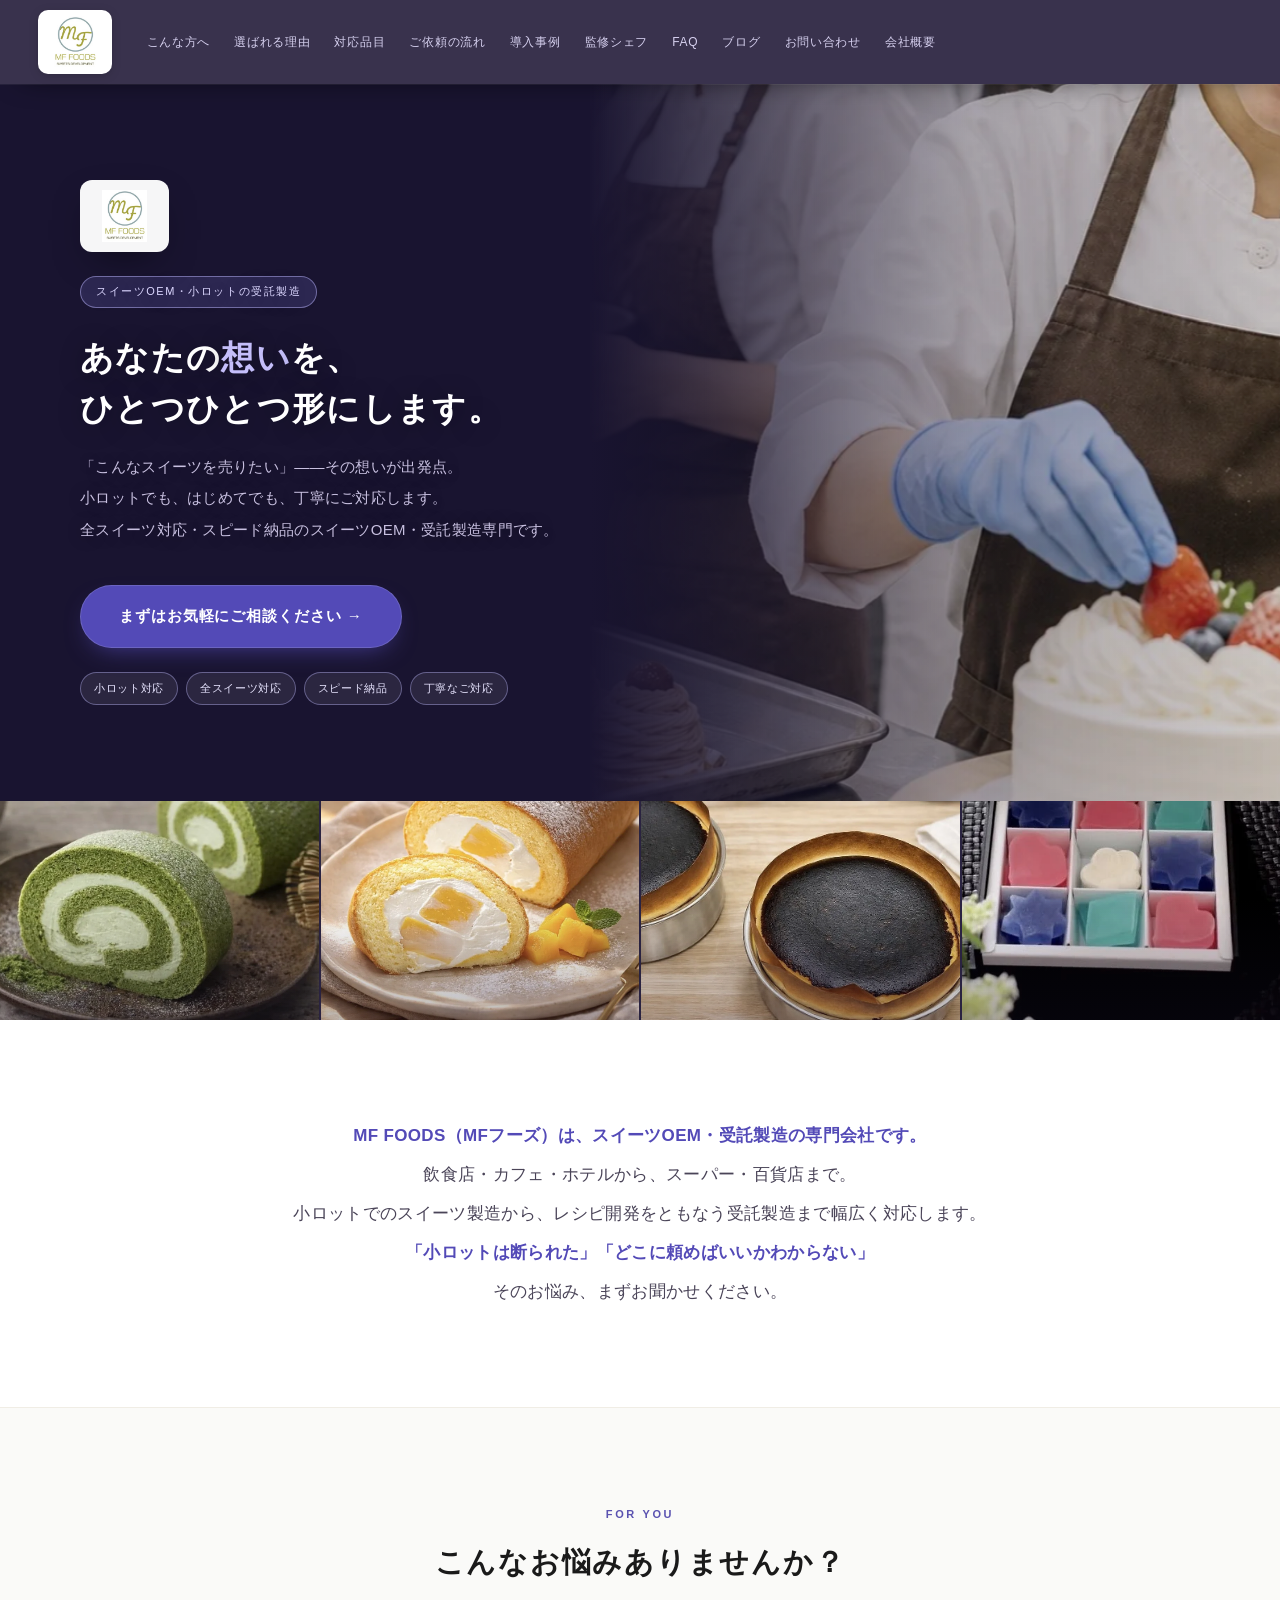
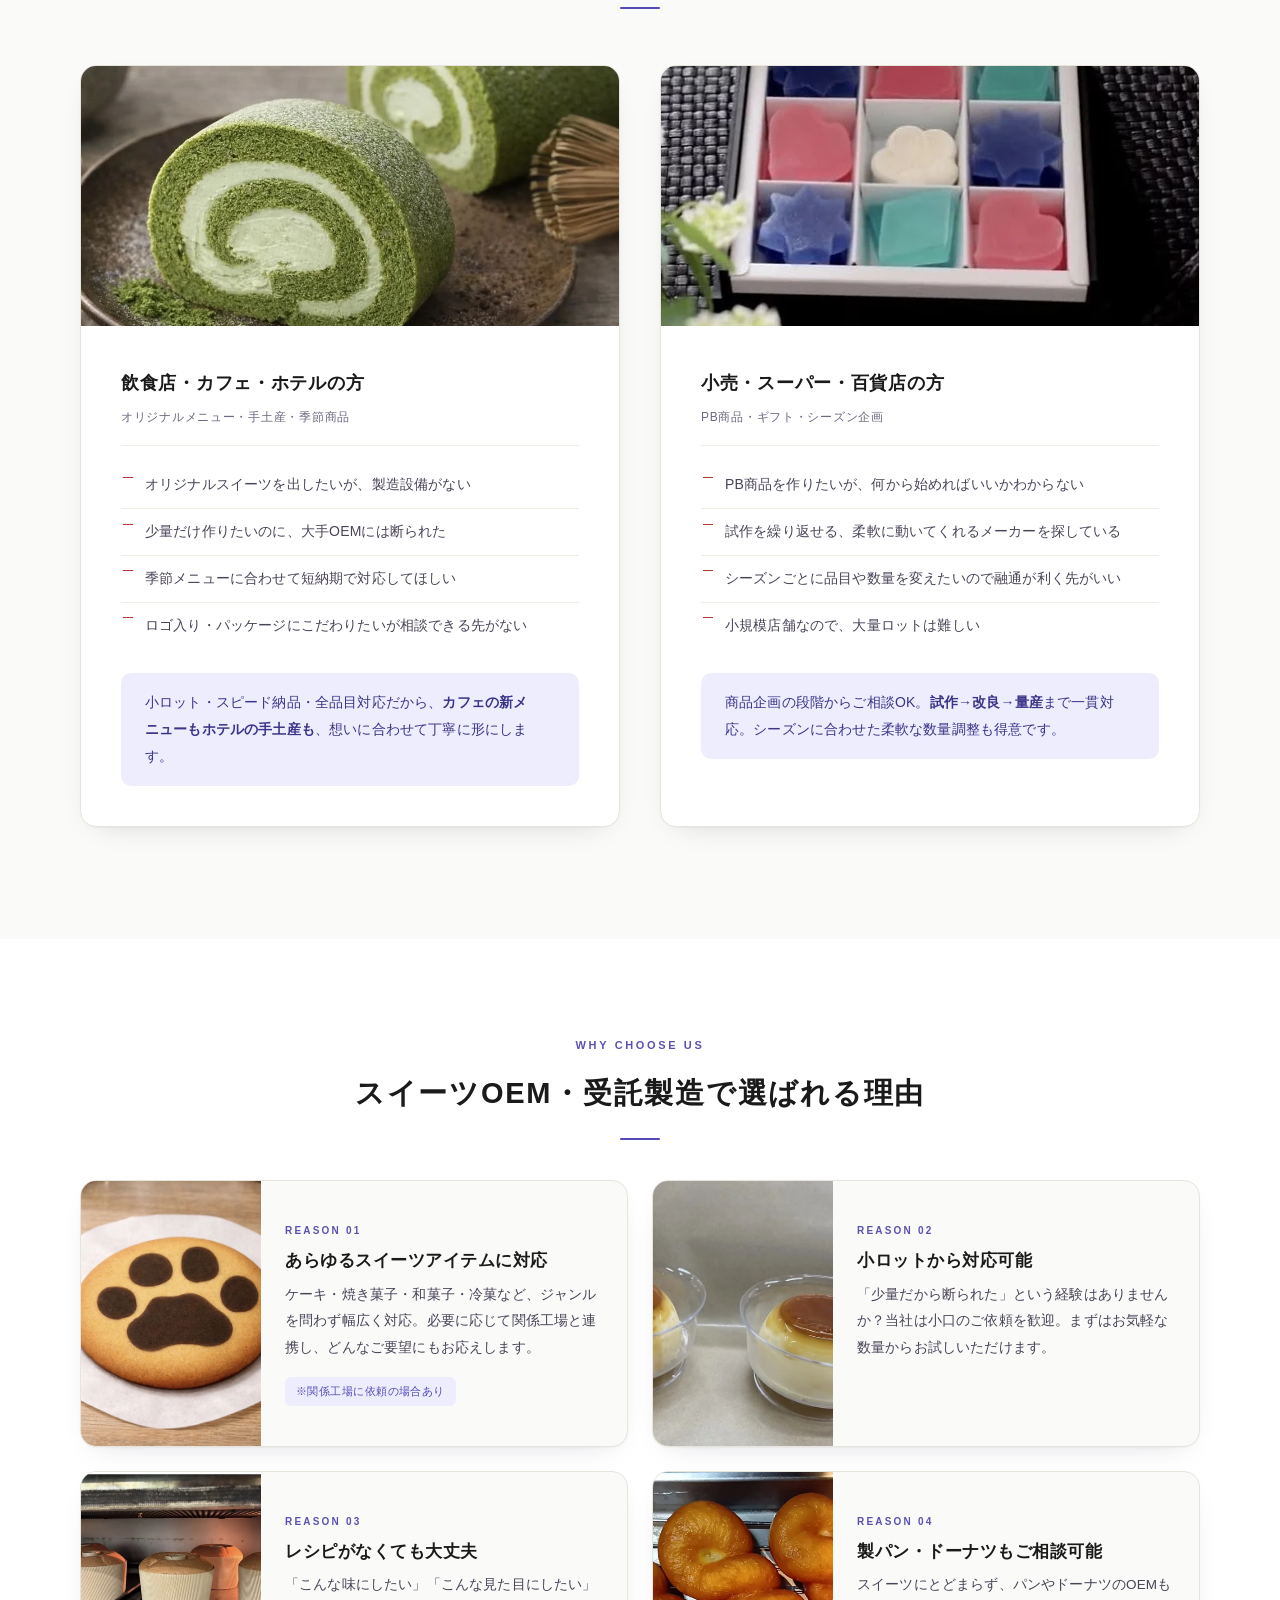
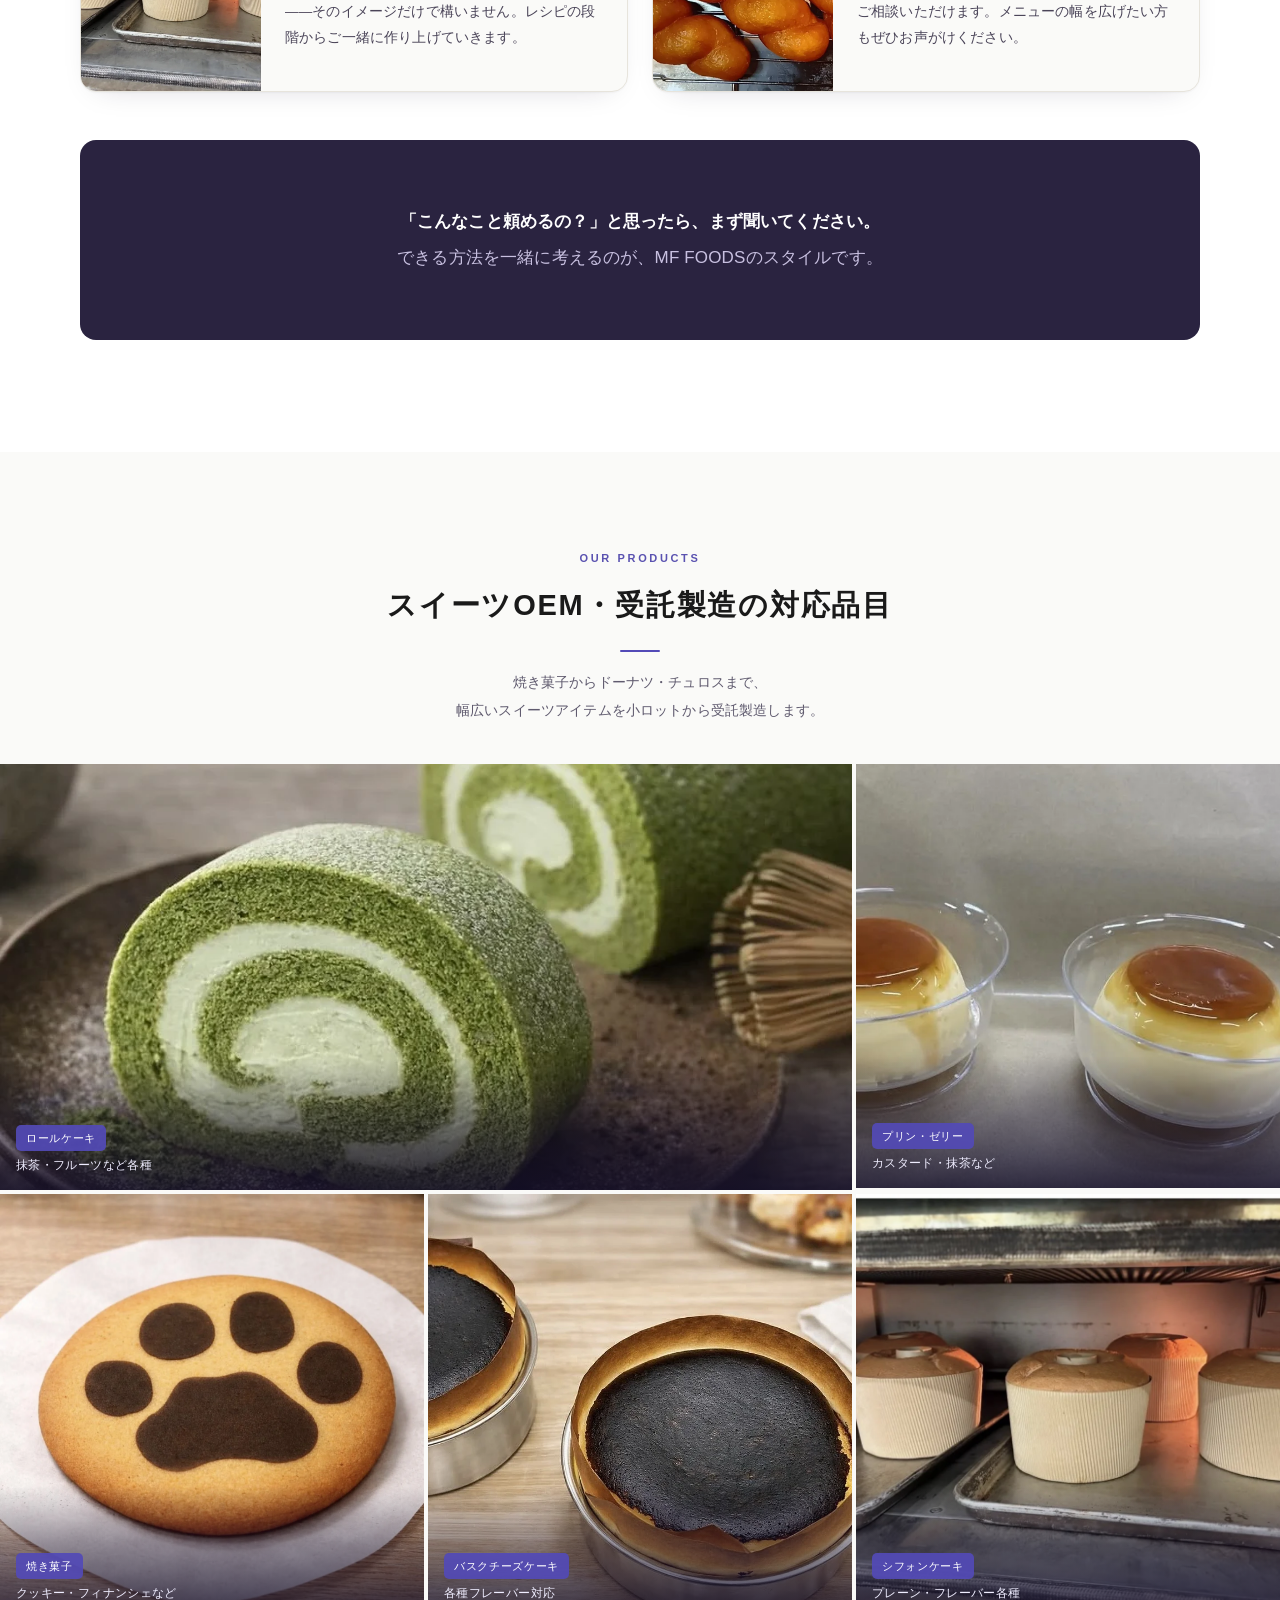
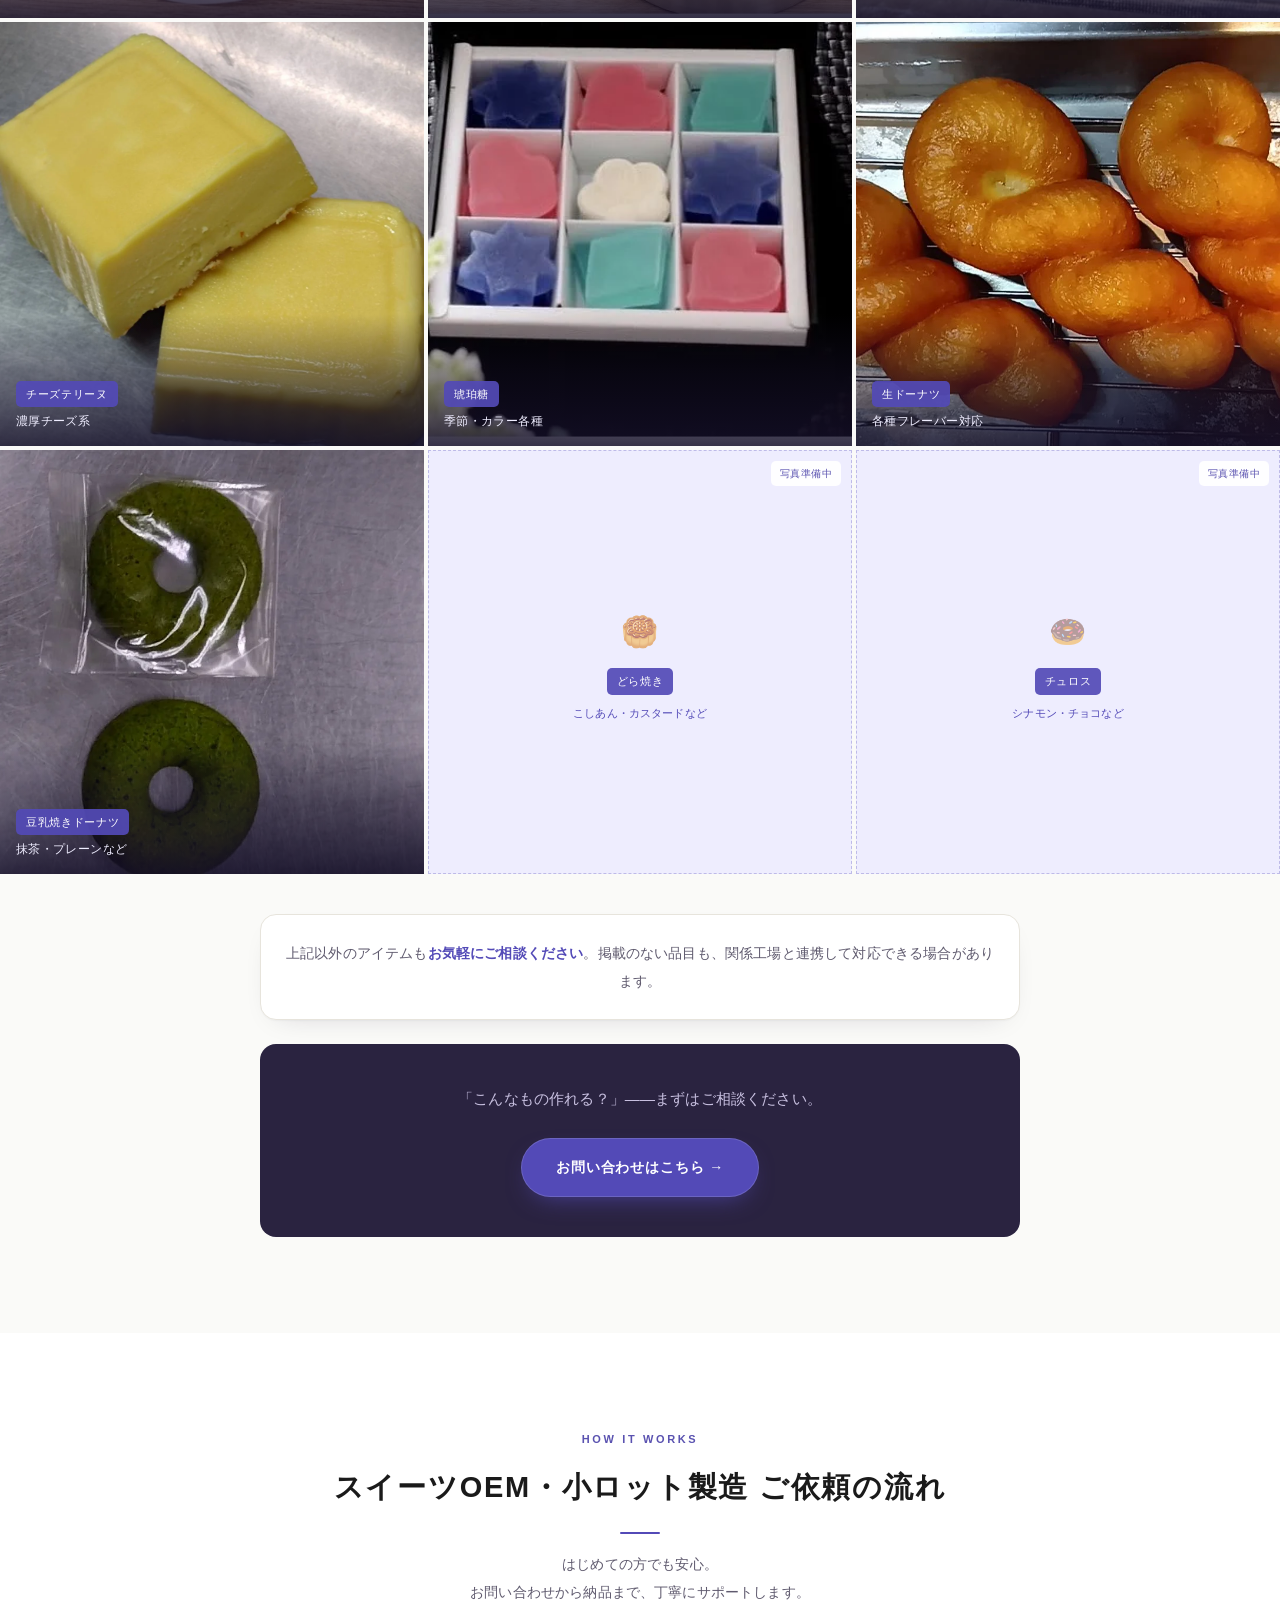
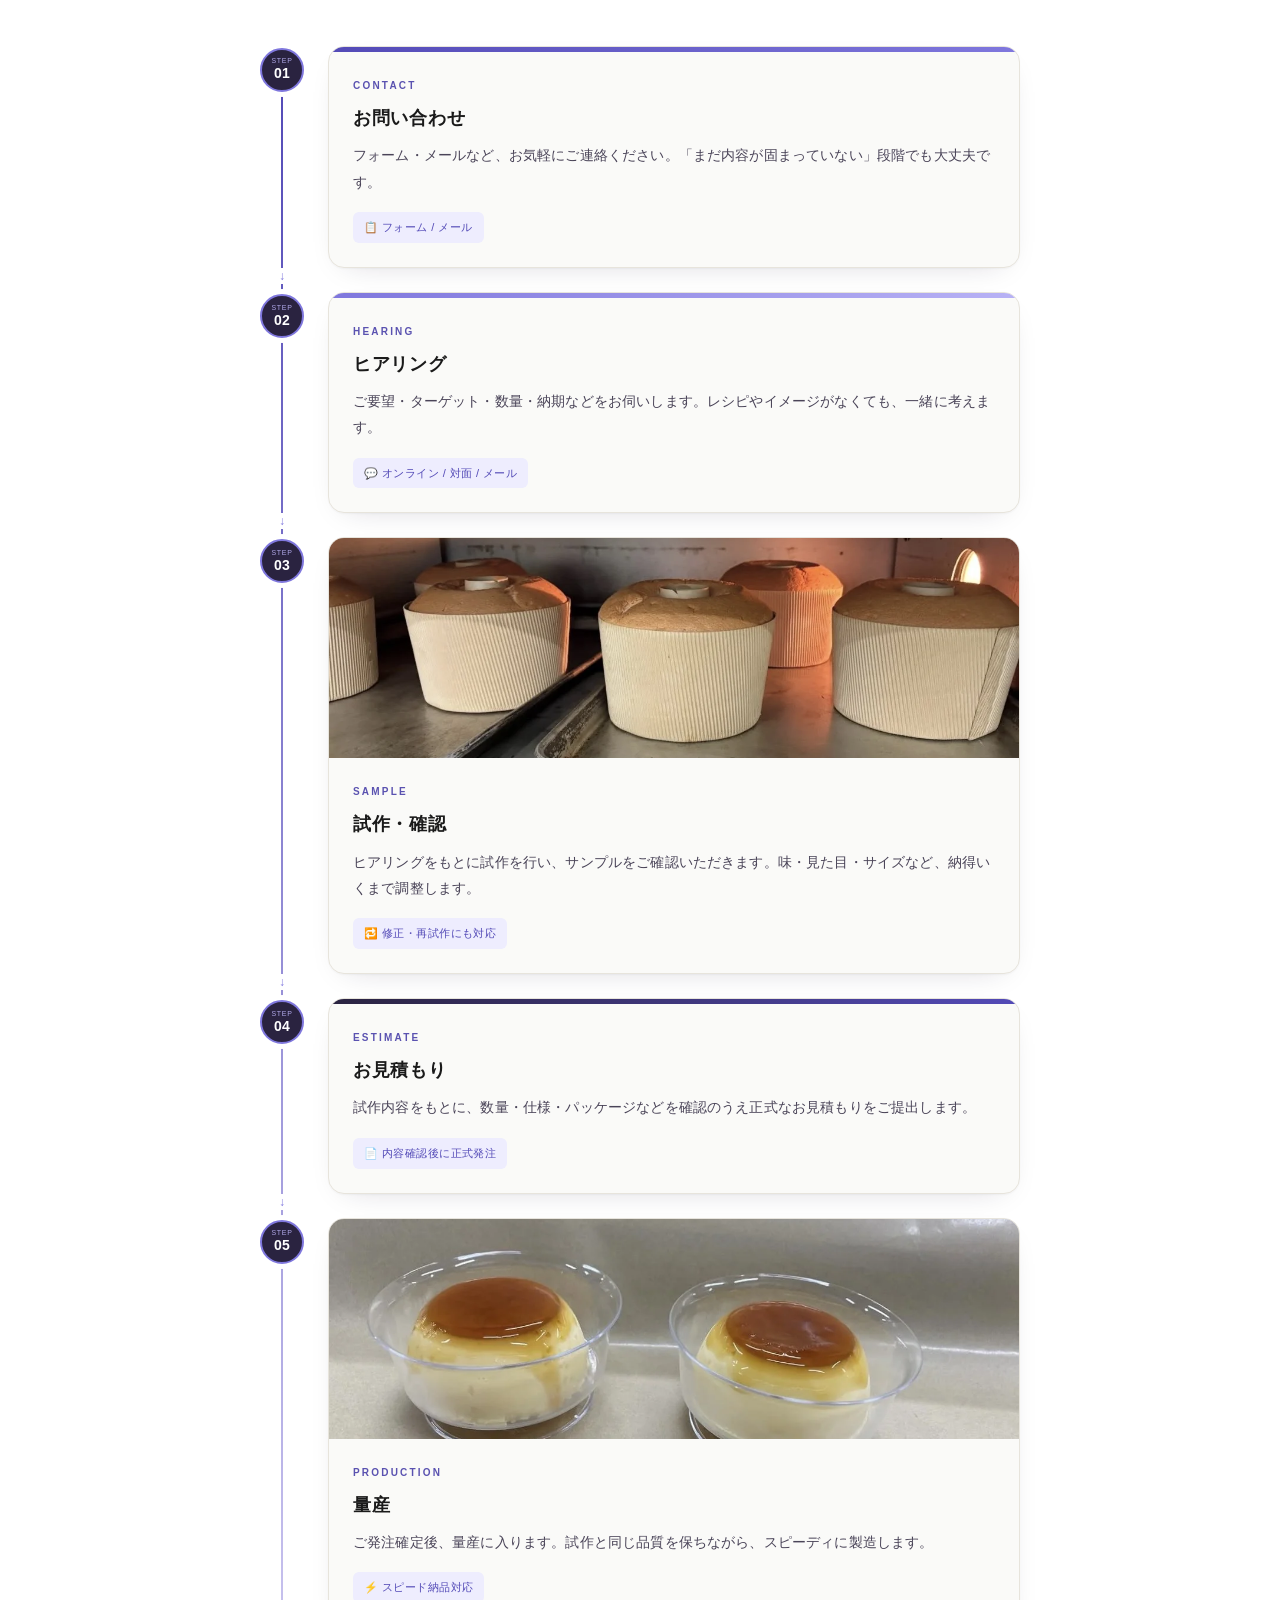
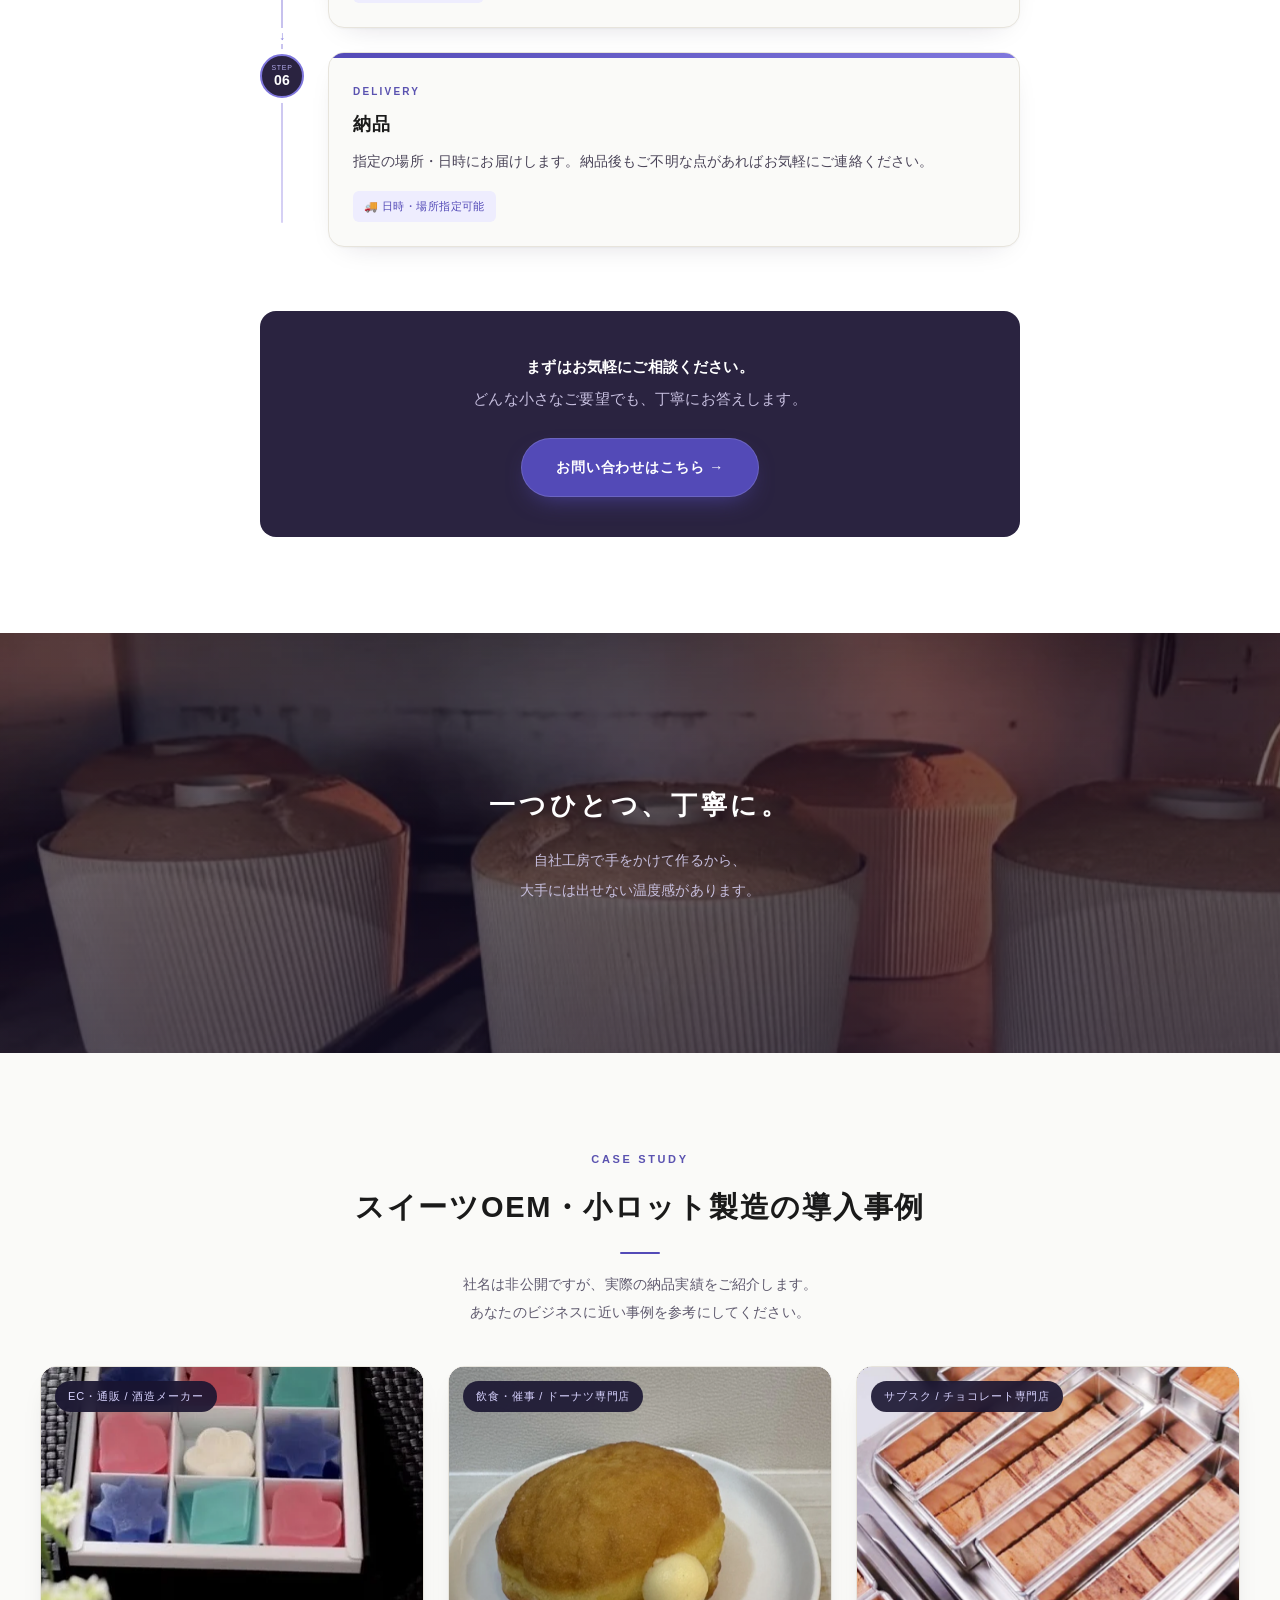
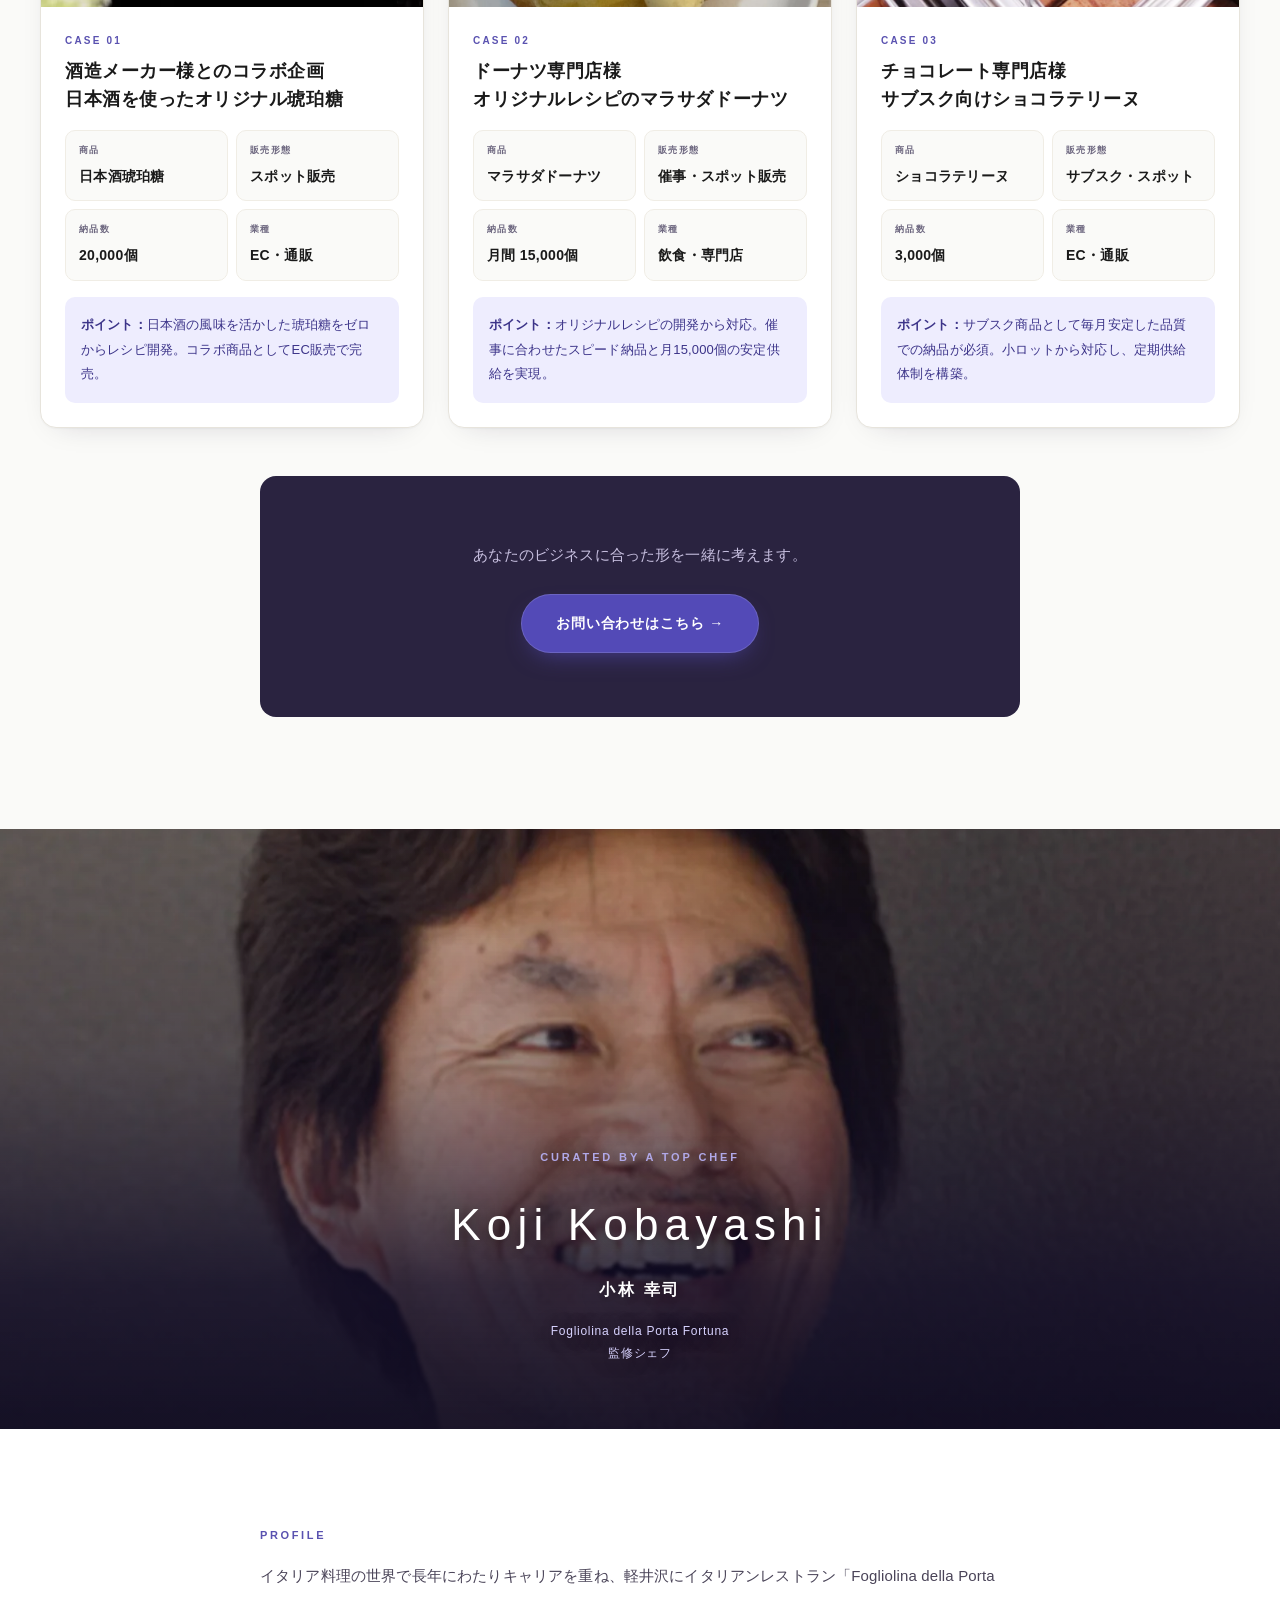
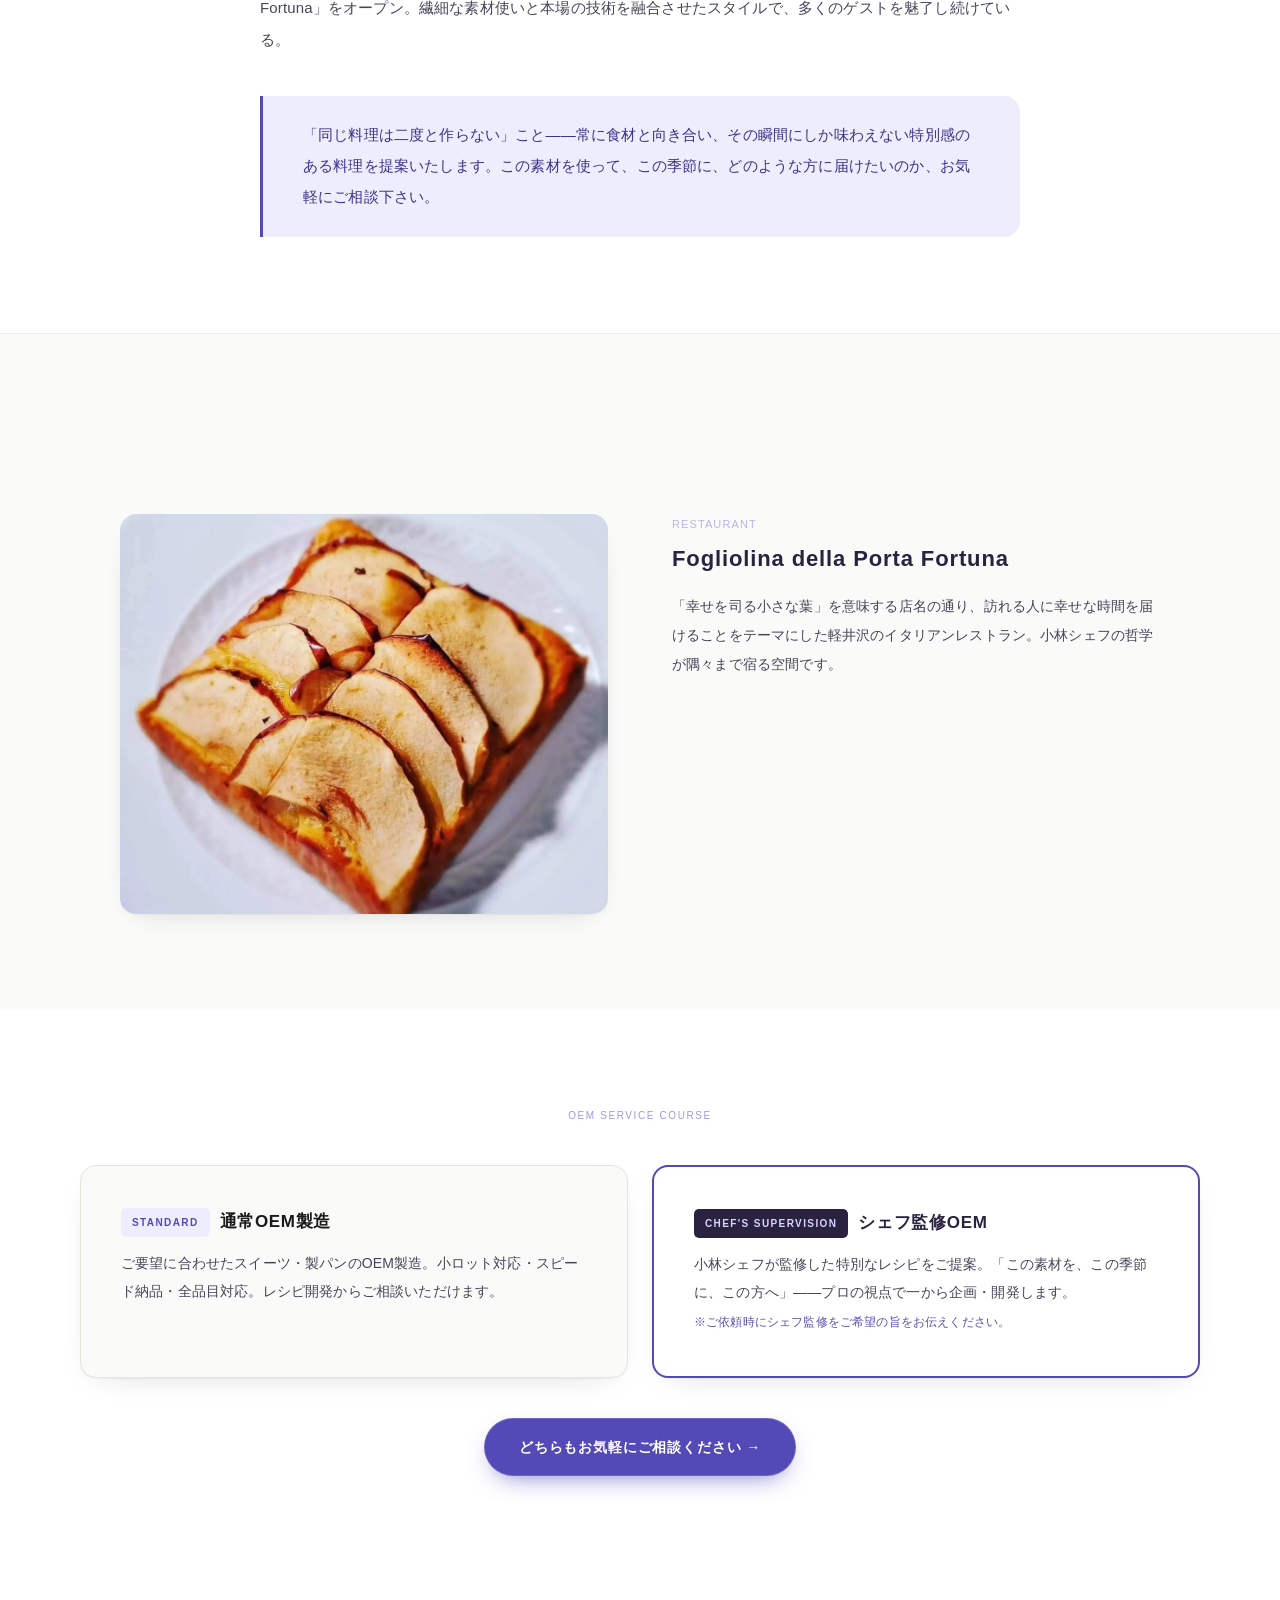
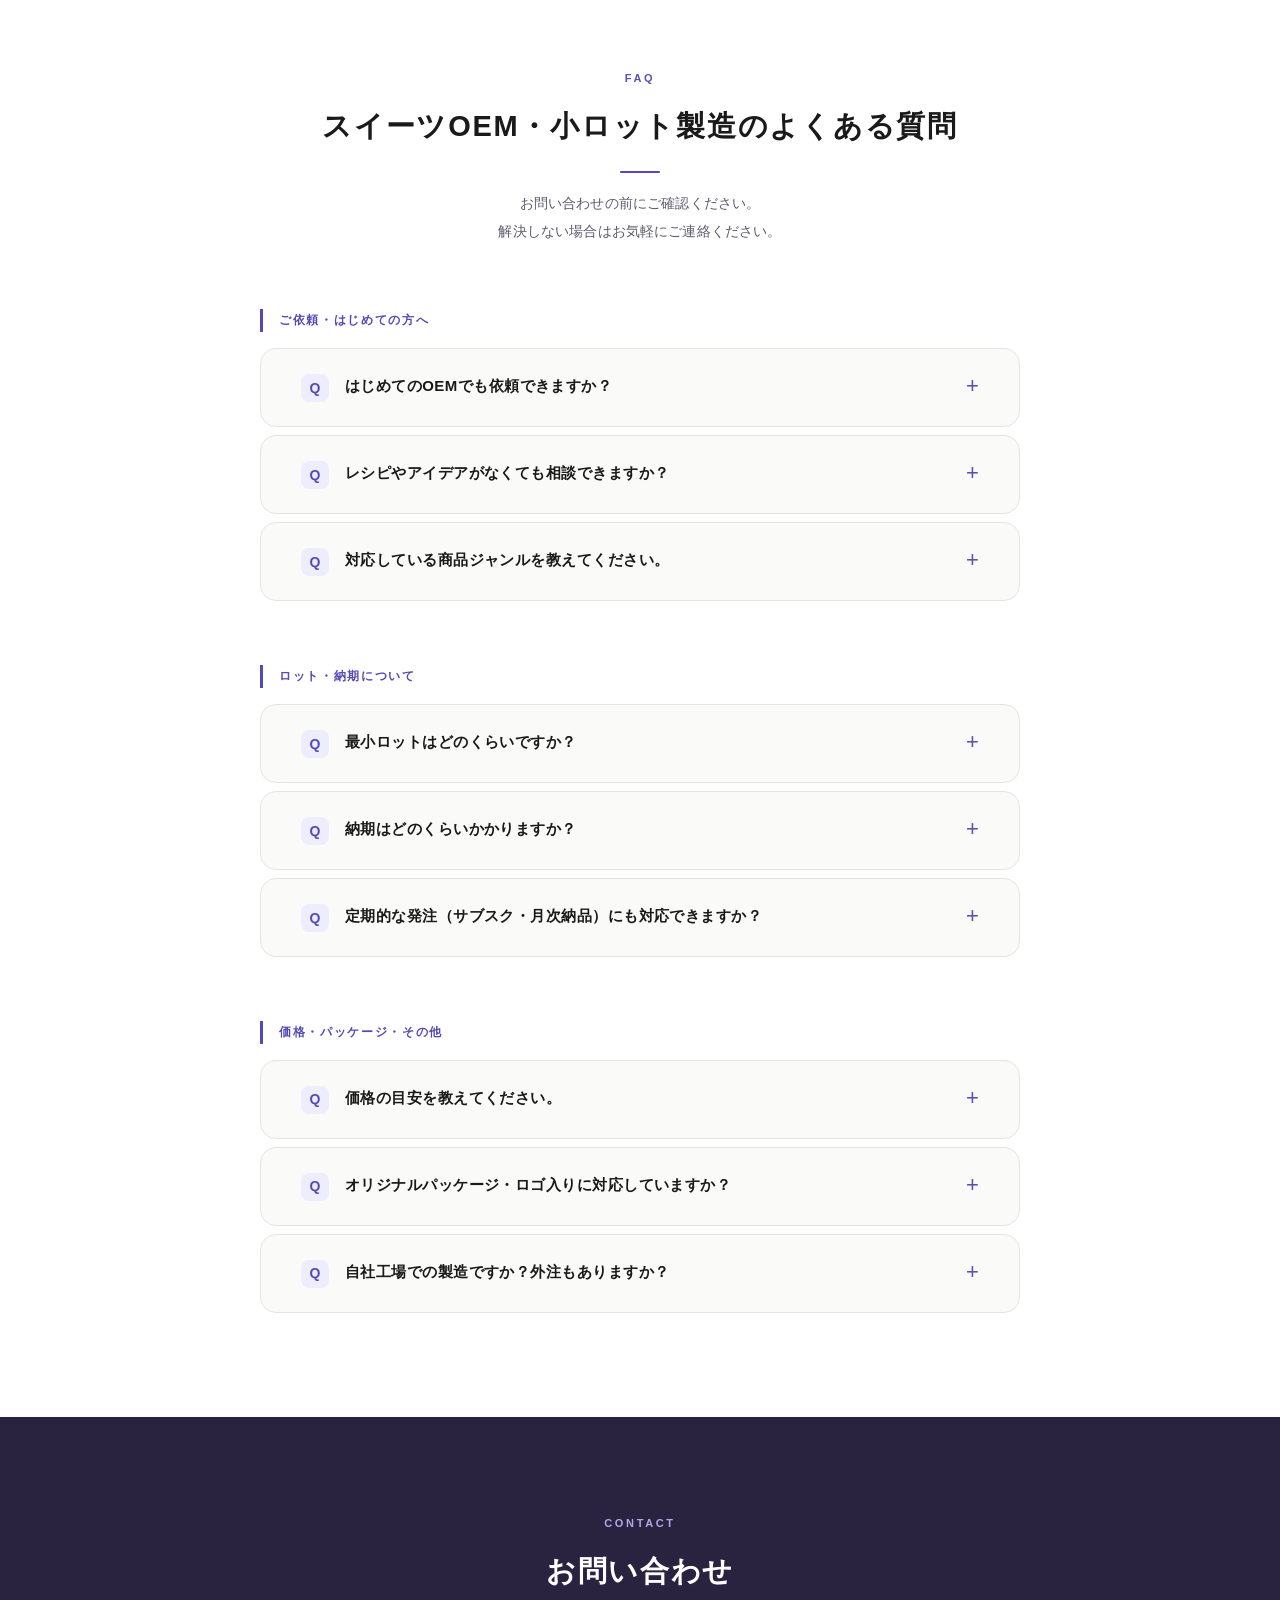
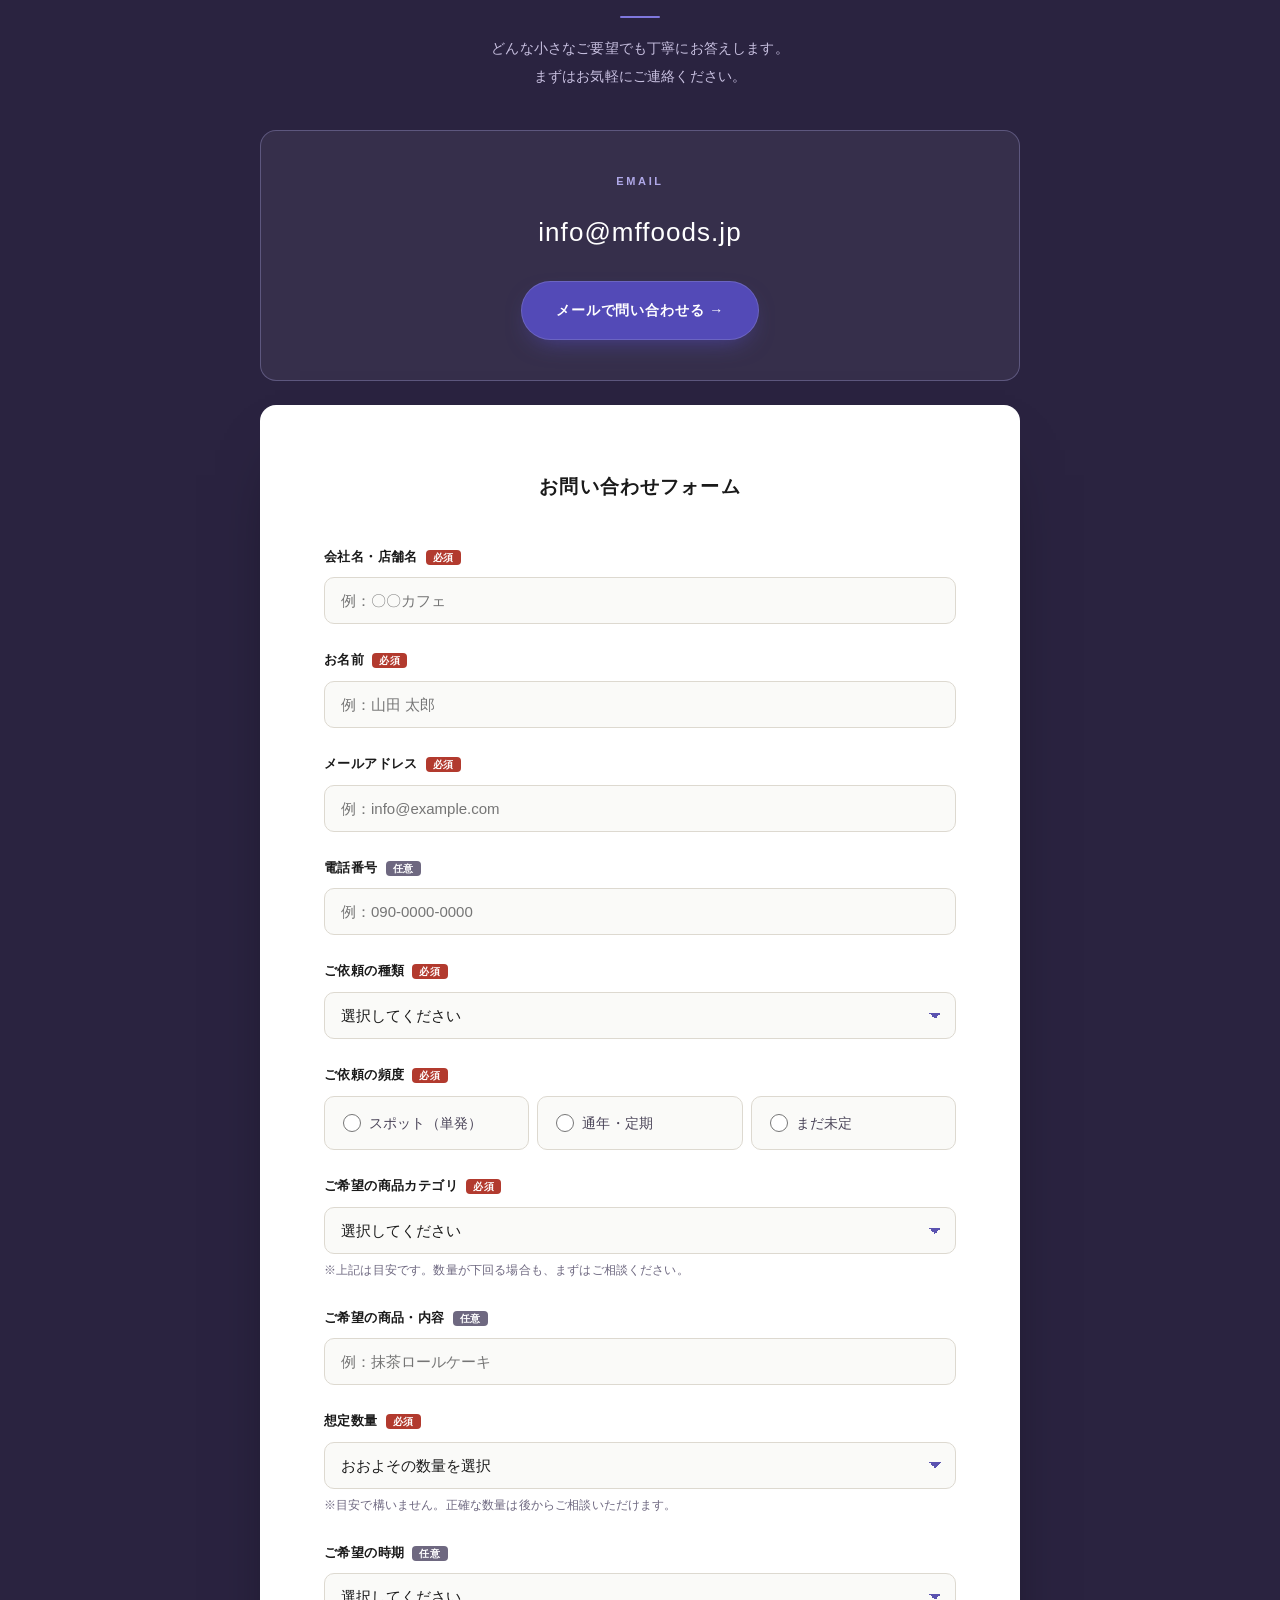
==== commit dd9793af: "岐阜エリアページを新設し、名古屋ページを拡充（スイーツOEM 岐阜／名古屋の順位対策） - area/gifu.html を新設（Service・FAQPage構造化データ付き） - area/nag" ====
--- a/index.html
+++ b/index.html
@@ -568,7 +568,7 @@
     <h3 style="font-size:16px;font-weight:500;color:#2a2340;margin:28px 0 12px;padding-left:12px;border-left:3px solid #7F77DD;">対応エリア</h3>
     <p style="font-size:13px;color:#555;line-height:2;">
       岐阜県を拠点に、愛知県（名古屋市含む）・三重県・滋賀県・京都府・大阪府・兵庫県など東海・関西エリアを中心に全国対応しています。スイーツOEMの小ロット製造をご検討の方は、お気軽にお問い合わせください。<br>
-      名古屋・愛知エリアの方は<a href="area/nagoya.html">名古屋・愛知のスイーツOEMについて</a>も詳しくご紹介しています。
+      岐阜県内の方は<a href="area/gifu.html">岐阜のスイーツOEMについて</a>、名古屋・愛知エリアの方は<a href="area/nagoya.html">名古屋・愛知のスイーツOEMについて</a>も詳しくご紹介しています。
     </p>
 
     <div style="margin-top:36px;background:#EEEDFE;border-radius:14px;padding:24px 20px;text-align:center;">
